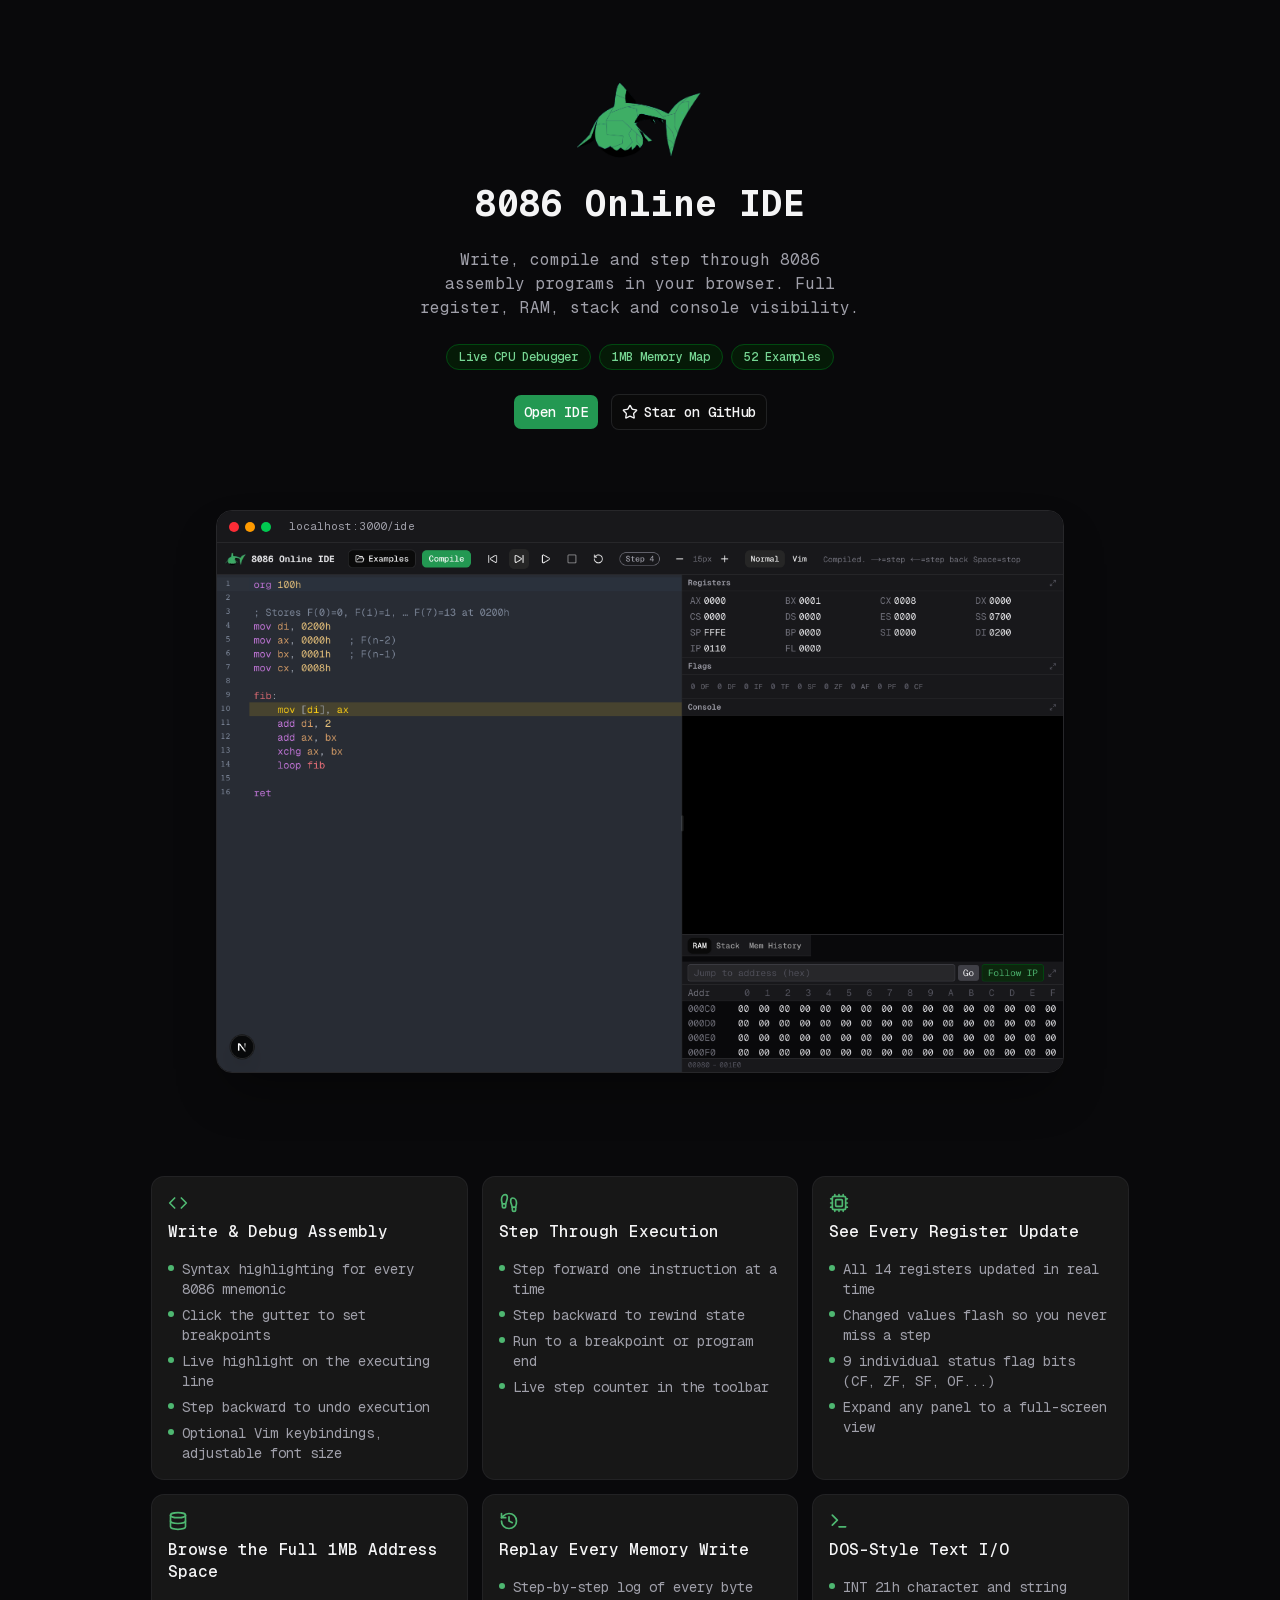
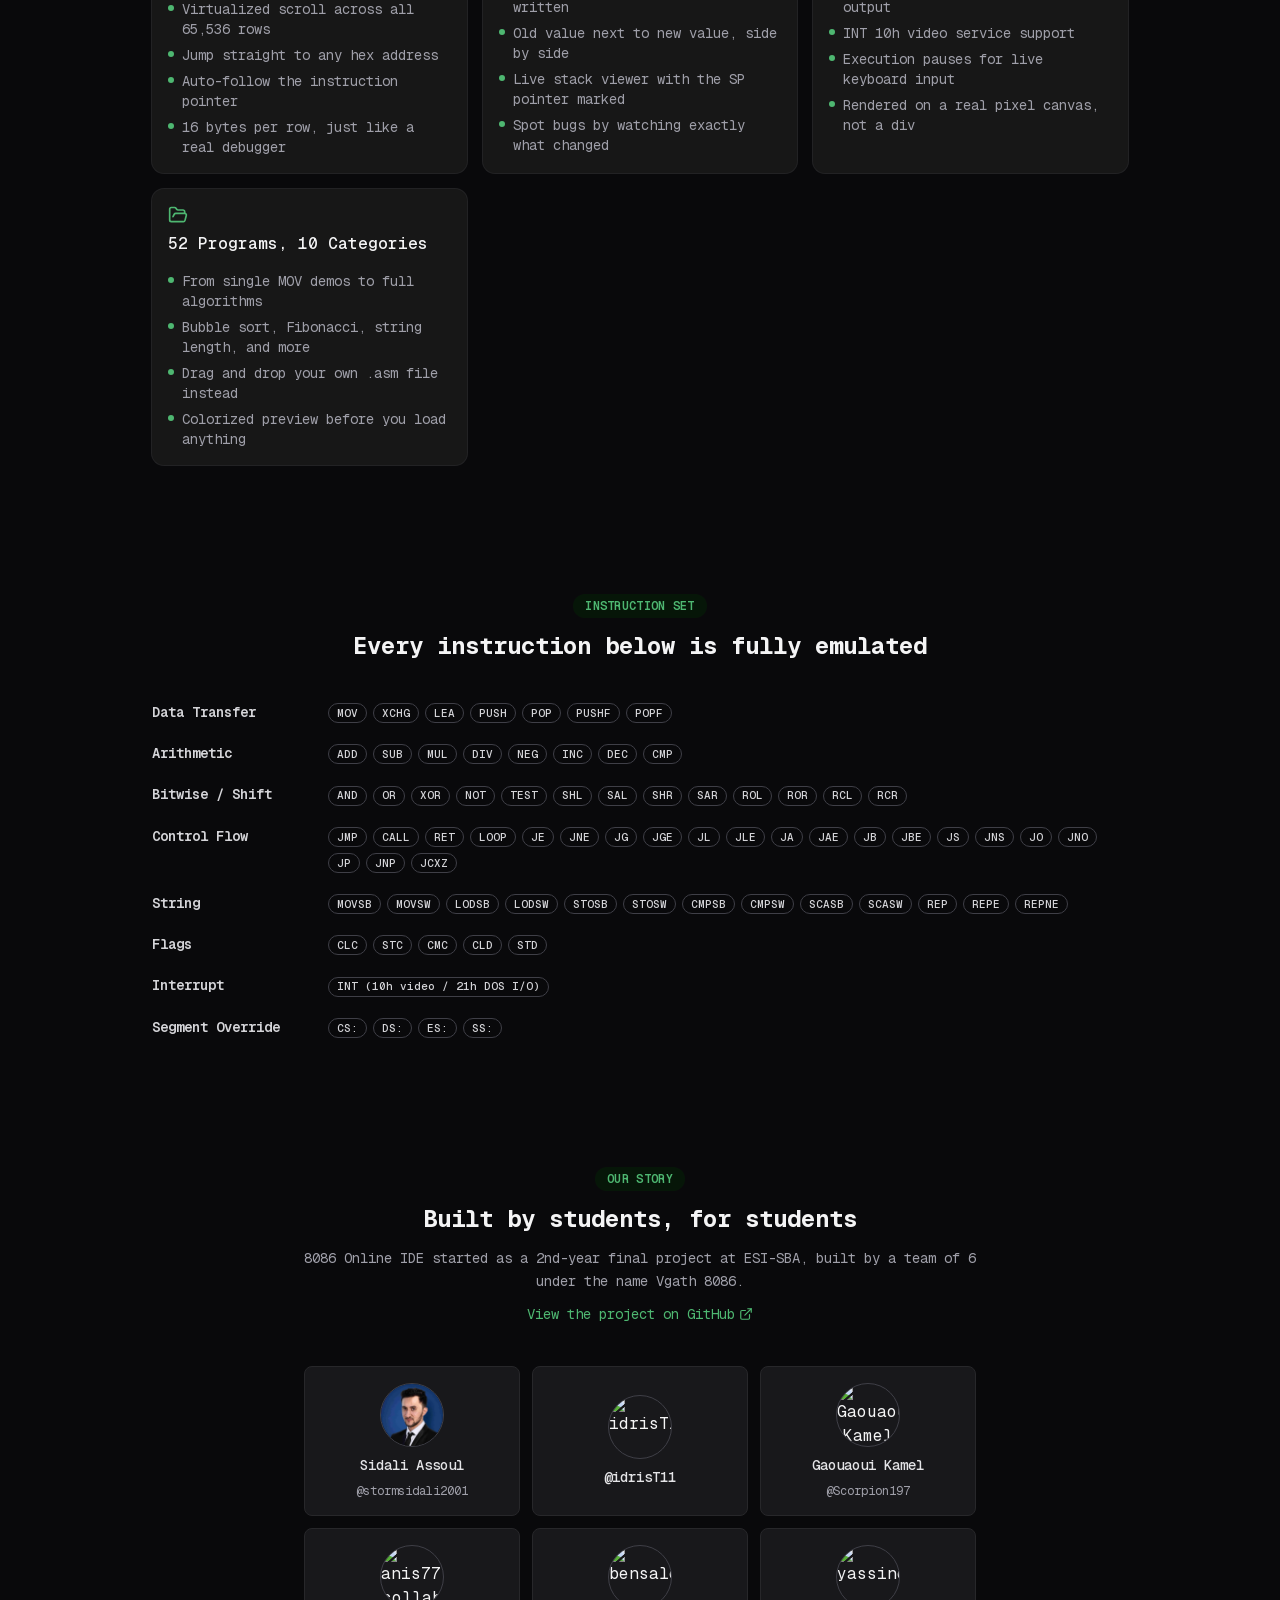
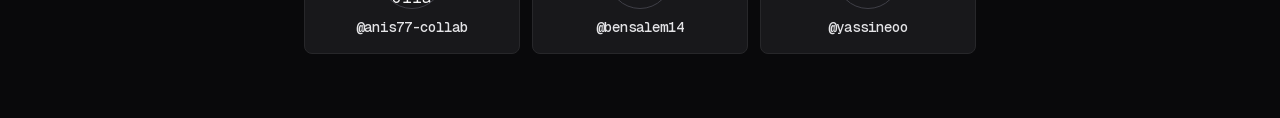
==== index.html @ ff9ce85c "Deploying to gh-pages from @ XiNian-dada/vgath-8086@caf6bc14c6ee8e06581f381db453894b2fac9975 🚀" ====
<!DOCTYPE html><html lang="en" class="dark"><head><meta charSet="utf-8"/><meta name="viewport" content="width=device-width, initial-scale=1"/><link rel="preload" href="/_next/static/media/797e433ab948586e-s.p.08e28id.o-okb.woff2" as="font" crossorigin="" type="font/woff2"/><link rel="preload" as="image" href="/logo.png"/><link rel="preload" as="image" href="/screenshot-ide.png"/><link rel="stylesheet" href="/_next/static/chunks/0ag_qvcplok3a.css" data-precedence="next"/><link rel="preload" as="script" fetchPriority="low" href="/_next/static/chunks/0pw7_k2vyxa9n.js"/><script src="/_next/static/chunks/0tipb7k-c0vwx.js" async=""></script><script src="/_next/static/chunks/0nb.jqspx-ja4.js" async=""></script><script src="/_next/static/chunks/04nuw9~~tf19s.js" async=""></script><script src="/_next/static/chunks/turbopack-0w8h4ss2a_y6e.js" async=""></script><script src="/_next/static/chunks/12b9~mg3o6lnh.js" async=""></script><script src="/_next/static/chunks/0xs8ni7jz0o1p.js" async=""></script><script src="/_next/static/chunks/09c-mxz2an8y1.js" async=""></script><script src="/_next/static/chunks/0~mmp1ncmcung.js" async=""></script><meta name="next-size-adjust" content=""/><title>8086 Online IDE — Assembly Compiler, Emulator &amp; Debugger</title><meta name="description" content="Write, compile and step through 8086 assembly programs in your browser. Free online assembler and emulator with a live debugger: registers, flags, RAM, stack and console."/><link rel="canonical" href="https://vgath-8086.github.io"/><meta property="og:title" content="8086 Online IDE — Assembly Compiler, Emulator &amp; Debugger"/><meta property="og:description" content="Write, compile and step through 8086 assembly programs in your browser. Free online assembler and emulator with a live debugger: registers, flags, RAM, stack and console."/><meta property="og:site_name" content="8086 Online IDE"/><meta property="og:image" content="https://vgath-8086.github.io/screenshot-ide.png"/><meta property="og:type" content="website"/><meta name="twitter:card" content="summary_large_image"/><meta name="twitter:title" content="8086 Online IDE — Assembly Compiler, Emulator &amp; Debugger"/><meta name="twitter:description" content="Write, compile and step through 8086 assembly programs in your browser. Free online assembler and emulator with a live debugger: registers, flags, RAM, stack and console."/><meta name="twitter:image" content="https://vgath-8086.github.io/screenshot-ide.png"/><link rel="icon" href="/favicon.ico?favicon.0_kux9sq0sk65.ico" sizes="48x48" type="image/x-icon"/><link rel="icon" href="/icon.png?icon.007rp3c0bua.e.png" sizes="512x512" type="image/png"/><script src="/_next/static/chunks/03~yq9q893hmn.js" noModule=""></script></head><body class="geist_mono_d85583d7-module__1dHVEa__variable font-mono bg-background text-foreground antialiased"><div hidden=""><!--$--><!--/$--></div><main class="flex flex-col items-center bg-zinc-950 text-zinc-100"><section class="w-full max-w-3xl px-6 pt-20 pb-10 flex flex-col items-center text-center gap-6"><img alt="" width="635" height="403" decoding="async" data-nimg="1" class="h-20 w-auto" style="color:transparent" src="/logo.png"/><h1 class="text-4xl font-bold text-zinc-100">8086 Online IDE</h1><p class="text-zinc-400 max-w-md">Write, compile and step through 8086 assembly programs in your browser. Full register, RAM, stack and console visibility.</p><div class="flex flex-wrap items-center justify-center gap-2"><span class="text-xs font-medium px-3 py-1 rounded-full bg-brand-900/40 text-brand-300 border border-brand-800">Live CPU Debugger</span><span class="text-xs font-medium px-3 py-1 rounded-full bg-brand-900/40 text-brand-300 border border-brand-800">1MB Memory Map</span><span class="text-xs font-medium px-3 py-1 rounded-full bg-brand-900/40 text-brand-300 border border-brand-800">52<!-- --> Examples</span></div><div class="flex flex-wrap items-center justify-center gap-3"><a href="/ide"><button type="button" tabindex="0" data-slot="button" class="group/button inline-flex shrink-0 items-center justify-center rounded-lg border border-transparent bg-clip-padding text-sm font-medium whitespace-nowrap transition-all outline-none select-none focus-visible:border-ring focus-visible:ring-3 focus-visible:ring-ring/50 active:not-aria-[haspopup]:translate-y-px disabled:pointer-events-none disabled:opacity-50 aria-invalid:border-destructive aria-invalid:ring-3 aria-invalid:ring-destructive/20 dark:aria-invalid:border-destructive/50 dark:aria-invalid:ring-destructive/40 [&amp;_svg]:pointer-events-none [&amp;_svg]:shrink-0 [&amp;_svg:not([class*=&#x27;size-&#x27;])]:size-4 bg-primary text-primary-foreground [a]:hover:bg-primary/80 h-9 gap-1.5 px-2.5 has-data-[icon=inline-end]:pr-2 has-data-[icon=inline-start]:pl-2">Open IDE</button></a><a href="https://github.com/vgath-8086/8086-Online-IDE-SBA" target="_blank" rel="noopener noreferrer"><button type="button" tabindex="0" data-slot="button" class="group/button inline-flex shrink-0 items-center justify-center rounded-lg border bg-clip-padding text-sm font-medium whitespace-nowrap transition-all outline-none select-none focus-visible:border-ring focus-visible:ring-3 focus-visible:ring-ring/50 active:not-aria-[haspopup]:translate-y-px disabled:pointer-events-none disabled:opacity-50 aria-invalid:border-destructive aria-invalid:ring-3 aria-invalid:ring-destructive/20 dark:aria-invalid:border-destructive/50 dark:aria-invalid:ring-destructive/40 [&amp;_svg]:pointer-events-none [&amp;_svg]:shrink-0 [&amp;_svg:not([class*=&#x27;size-&#x27;])]:size-4 border-border bg-background hover:bg-muted hover:text-foreground aria-expanded:bg-muted aria-expanded:text-foreground dark:border-input dark:bg-input/30 dark:hover:bg-input/50 h-9 gap-1.5 px-2.5 has-data-[icon=inline-end]:pr-2 has-data-[icon=inline-start]:pl-2"><svg xmlns="http://www.w3.org/2000/svg" width="24" height="24" viewBox="0 0 24 24" fill="none" stroke="currentColor" stroke-width="2" stroke-linecap="round" stroke-linejoin="round" class="lucide lucide-star h-4 w-4" aria-hidden="true"><path d="M11.525 2.295a.53.53 0 0 1 .95 0l2.31 4.679a2.123 2.123 0 0 0 1.595 1.16l5.166.756a.53.53 0 0 1 .294.904l-3.736 3.638a2.123 2.123 0 0 0-.611 1.878l.882 5.14a.53.53 0 0 1-.771.56l-4.618-2.428a2.122 2.122 0 0 0-1.973 0L6.396 21.01a.53.53 0 0 1-.77-.56l.881-5.139a2.122 2.122 0 0 0-.611-1.879L2.16 9.795a.53.53 0 0 1 .294-.906l5.165-.755a2.122 2.122 0 0 0 1.597-1.16z"></path></svg> Star on GitHub</button></a></div></section><section class="w-full max-w-4xl px-6 py-10"><div class="rounded-2xl border border-zinc-800 overflow-hidden shadow-2xl shadow-black/40"><div class="h-8 bg-zinc-900 border-b border-zinc-800 flex items-center gap-1.5 px-3"><span class="h-2.5 w-2.5 rounded-full bg-red-500"></span><span class="h-2.5 w-2.5 rounded-full bg-amber-500"></span><span class="h-2.5 w-2.5 rounded-full bg-green-500"></span><span class="ml-3 text-[11px] text-zinc-400 font-mono">localhost:3000/ide</span></div><img alt="8086 Online IDE running the Fibonacci example, mid-step, with registers and RAM populated" width="2560" height="1600" decoding="async" data-nimg="1" class="w-full h-auto" style="color:transparent" src="/screenshot-ide.png"/></div></section><section class="w-full max-w-5xl px-6 py-16"><div class="grid grid-cols-1 sm:grid-cols-2 lg:grid-cols-3 gap-4"><div data-slot="card" data-size="default" class="group/card flex flex-col gap-4 overflow-hidden rounded-xl bg-card py-4 text-sm text-card-foreground ring-1 ring-foreground/10 has-data-[slot=card-footer]:pb-0 has-[&gt;img:first-child]:pt-0 data-[size=sm]:gap-3 data-[size=sm]:py-3 data-[size=sm]:has-data-[slot=card-footer]:pb-0 *:[img:first-child]:rounded-t-xl *:[img:last-child]:rounded-b-xl"><div data-slot="card-header" class="group/card-header @container/card-header grid auto-rows-min items-start gap-1 rounded-t-xl px-4 group-data-[size=sm]/card:px-3 has-data-[slot=card-action]:grid-cols-[1fr_auto] has-data-[slot=card-description]:grid-rows-[auto_auto] [.border-b]:pb-4 group-data-[size=sm]/card:[.border-b]:pb-3"><svg xmlns="http://www.w3.org/2000/svg" width="24" height="24" viewBox="0 0 24 24" fill="none" stroke="currentColor" stroke-width="2" stroke-linecap="round" stroke-linejoin="round" class="lucide lucide-code h-5 w-5 text-brand-400 mb-1" aria-hidden="true"><path d="m16 18 6-6-6-6"></path><path d="m8 6-6 6 6 6"></path></svg><div data-slot="card-title" class="text-base leading-snug font-medium group-data-[size=sm]/card:text-sm text-zinc-100">Write &amp; Debug Assembly</div></div><div data-slot="card-content" class="px-4 group-data-[size=sm]/card:px-3"><ul class="space-y-1.5"><li class="flex items-start gap-2 text-sm text-zinc-400"><span class="mt-1.5 h-1.5 w-1.5 rounded-full bg-brand-400 flex-shrink-0"></span>Syntax highlighting for every 8086 mnemonic</li><li class="flex items-start gap-2 text-sm text-zinc-400"><span class="mt-1.5 h-1.5 w-1.5 rounded-full bg-brand-400 flex-shrink-0"></span>Click the gutter to set breakpoints</li><li class="flex items-start gap-2 text-sm text-zinc-400"><span class="mt-1.5 h-1.5 w-1.5 rounded-full bg-brand-400 flex-shrink-0"></span>Live highlight on the executing line</li><li class="flex items-start gap-2 text-sm text-zinc-400"><span class="mt-1.5 h-1.5 w-1.5 rounded-full bg-brand-400 flex-shrink-0"></span>Step backward to undo execution</li><li class="flex items-start gap-2 text-sm text-zinc-400"><span class="mt-1.5 h-1.5 w-1.5 rounded-full bg-brand-400 flex-shrink-0"></span>Optional Vim keybindings, adjustable font size</li></ul></div></div><div data-slot="card" data-size="default" class="group/card flex flex-col gap-4 overflow-hidden rounded-xl bg-card py-4 text-sm text-card-foreground ring-1 ring-foreground/10 has-data-[slot=card-footer]:pb-0 has-[&gt;img:first-child]:pt-0 data-[size=sm]:gap-3 data-[size=sm]:py-3 data-[size=sm]:has-data-[slot=card-footer]:pb-0 *:[img:first-child]:rounded-t-xl *:[img:last-child]:rounded-b-xl"><div data-slot="card-header" class="group/card-header @container/card-header grid auto-rows-min items-start gap-1 rounded-t-xl px-4 group-data-[size=sm]/card:px-3 has-data-[slot=card-action]:grid-cols-[1fr_auto] has-data-[slot=card-description]:grid-rows-[auto_auto] [.border-b]:pb-4 group-data-[size=sm]/card:[.border-b]:pb-3"><svg xmlns="http://www.w3.org/2000/svg" width="24" height="24" viewBox="0 0 24 24" fill="none" stroke="currentColor" stroke-width="2" stroke-linecap="round" stroke-linejoin="round" class="lucide lucide-footprints h-5 w-5 text-brand-400 mb-1" aria-hidden="true"><path d="M4 16v-2.38C4 11.5 2.97 10.5 3 8c.03-2.72 1.49-6 4.5-6C9.37 2 10 3.8 10 5.5c0 3.11-2 5.66-2 8.68V16a2 2 0 1 1-4 0Z"></path><path d="M20 20v-2.38c0-2.12 1.03-3.12 1-5.62-.03-2.72-1.49-6-4.5-6C14.63 6 14 7.8 14 9.5c0 3.11 2 5.66 2 8.68V20a2 2 0 1 0 4 0Z"></path><path d="M16 17h4"></path><path d="M4 13h4"></path></svg><div data-slot="card-title" class="text-base leading-snug font-medium group-data-[size=sm]/card:text-sm text-zinc-100">Step Through Execution</div></div><div data-slot="card-content" class="px-4 group-data-[size=sm]/card:px-3"><ul class="space-y-1.5"><li class="flex items-start gap-2 text-sm text-zinc-400"><span class="mt-1.5 h-1.5 w-1.5 rounded-full bg-brand-400 flex-shrink-0"></span>Step forward one instruction at a time</li><li class="flex items-start gap-2 text-sm text-zinc-400"><span class="mt-1.5 h-1.5 w-1.5 rounded-full bg-brand-400 flex-shrink-0"></span>Step backward to rewind state</li><li class="flex items-start gap-2 text-sm text-zinc-400"><span class="mt-1.5 h-1.5 w-1.5 rounded-full bg-brand-400 flex-shrink-0"></span>Run to a breakpoint or program end</li><li class="flex items-start gap-2 text-sm text-zinc-400"><span class="mt-1.5 h-1.5 w-1.5 rounded-full bg-brand-400 flex-shrink-0"></span>Live step counter in the toolbar</li></ul></div></div><div data-slot="card" data-size="default" class="group/card flex flex-col gap-4 overflow-hidden rounded-xl bg-card py-4 text-sm text-card-foreground ring-1 ring-foreground/10 has-data-[slot=card-footer]:pb-0 has-[&gt;img:first-child]:pt-0 data-[size=sm]:gap-3 data-[size=sm]:py-3 data-[size=sm]:has-data-[slot=card-footer]:pb-0 *:[img:first-child]:rounded-t-xl *:[img:last-child]:rounded-b-xl"><div data-slot="card-header" class="group/card-header @container/card-header grid auto-rows-min items-start gap-1 rounded-t-xl px-4 group-data-[size=sm]/card:px-3 has-data-[slot=card-action]:grid-cols-[1fr_auto] has-data-[slot=card-description]:grid-rows-[auto_auto] [.border-b]:pb-4 group-data-[size=sm]/card:[.border-b]:pb-3"><svg xmlns="http://www.w3.org/2000/svg" width="24" height="24" viewBox="0 0 24 24" fill="none" stroke="currentColor" stroke-width="2" stroke-linecap="round" stroke-linejoin="round" class="lucide lucide-cpu h-5 w-5 text-brand-400 mb-1" aria-hidden="true"><path d="M12 20v2"></path><path d="M12 2v2"></path><path d="M17 20v2"></path><path d="M17 2v2"></path><path d="M2 12h2"></path><path d="M2 17h2"></path><path d="M2 7h2"></path><path d="M20 12h2"></path><path d="M20 17h2"></path><path d="M20 7h2"></path><path d="M7 20v2"></path><path d="M7 2v2"></path><rect x="4" y="4" width="16" height="16" rx="2"></rect><rect x="8" y="8" width="8" height="8" rx="1"></rect></svg><div data-slot="card-title" class="text-base leading-snug font-medium group-data-[size=sm]/card:text-sm text-zinc-100">See Every Register Update</div></div><div data-slot="card-content" class="px-4 group-data-[size=sm]/card:px-3"><ul class="space-y-1.5"><li class="flex items-start gap-2 text-sm text-zinc-400"><span class="mt-1.5 h-1.5 w-1.5 rounded-full bg-brand-400 flex-shrink-0"></span>All 14 registers updated in real time</li><li class="flex items-start gap-2 text-sm text-zinc-400"><span class="mt-1.5 h-1.5 w-1.5 rounded-full bg-brand-400 flex-shrink-0"></span>Changed values flash so you never miss a step</li><li class="flex items-start gap-2 text-sm text-zinc-400"><span class="mt-1.5 h-1.5 w-1.5 rounded-full bg-brand-400 flex-shrink-0"></span>9 individual status flag bits (CF, ZF, SF, OF...)</li><li class="flex items-start gap-2 text-sm text-zinc-400"><span class="mt-1.5 h-1.5 w-1.5 rounded-full bg-brand-400 flex-shrink-0"></span>Expand any panel to a full-screen view</li></ul></div></div><div data-slot="card" data-size="default" class="group/card flex flex-col gap-4 overflow-hidden rounded-xl bg-card py-4 text-sm text-card-foreground ring-1 ring-foreground/10 has-data-[slot=card-footer]:pb-0 has-[&gt;img:first-child]:pt-0 data-[size=sm]:gap-3 data-[size=sm]:py-3 data-[size=sm]:has-data-[slot=card-footer]:pb-0 *:[img:first-child]:rounded-t-xl *:[img:last-child]:rounded-b-xl"><div data-slot="card-header" class="group/card-header @container/card-header grid auto-rows-min items-start gap-1 rounded-t-xl px-4 group-data-[size=sm]/card:px-3 has-data-[slot=card-action]:grid-cols-[1fr_auto] has-data-[slot=card-description]:grid-rows-[auto_auto] [.border-b]:pb-4 group-data-[size=sm]/card:[.border-b]:pb-3"><svg xmlns="http://www.w3.org/2000/svg" width="24" height="24" viewBox="0 0 24 24" fill="none" stroke="currentColor" stroke-width="2" stroke-linecap="round" stroke-linejoin="round" class="lucide lucide-database h-5 w-5 text-brand-400 mb-1" aria-hidden="true"><ellipse cx="12" cy="5" rx="9" ry="3"></ellipse><path d="M3 5V19A9 3 0 0 0 21 19V5"></path><path d="M3 12A9 3 0 0 0 21 12"></path></svg><div data-slot="card-title" class="text-base leading-snug font-medium group-data-[size=sm]/card:text-sm text-zinc-100">Browse the Full 1MB Address Space</div></div><div data-slot="card-content" class="px-4 group-data-[size=sm]/card:px-3"><ul class="space-y-1.5"><li class="flex items-start gap-2 text-sm text-zinc-400"><span class="mt-1.5 h-1.5 w-1.5 rounded-full bg-brand-400 flex-shrink-0"></span>Virtualized scroll across all 65,536 rows</li><li class="flex items-start gap-2 text-sm text-zinc-400"><span class="mt-1.5 h-1.5 w-1.5 rounded-full bg-brand-400 flex-shrink-0"></span>Jump straight to any hex address</li><li class="flex items-start gap-2 text-sm text-zinc-400"><span class="mt-1.5 h-1.5 w-1.5 rounded-full bg-brand-400 flex-shrink-0"></span>Auto-follow the instruction pointer</li><li class="flex items-start gap-2 text-sm text-zinc-400"><span class="mt-1.5 h-1.5 w-1.5 rounded-full bg-brand-400 flex-shrink-0"></span>16 bytes per row, just like a real debugger</li></ul></div></div><div data-slot="card" data-size="default" class="group/card flex flex-col gap-4 overflow-hidden rounded-xl bg-card py-4 text-sm text-card-foreground ring-1 ring-foreground/10 has-data-[slot=card-footer]:pb-0 has-[&gt;img:first-child]:pt-0 data-[size=sm]:gap-3 data-[size=sm]:py-3 data-[size=sm]:has-data-[slot=card-footer]:pb-0 *:[img:first-child]:rounded-t-xl *:[img:last-child]:rounded-b-xl"><div data-slot="card-header" class="group/card-header @container/card-header grid auto-rows-min items-start gap-1 rounded-t-xl px-4 group-data-[size=sm]/card:px-3 has-data-[slot=card-action]:grid-cols-[1fr_auto] has-data-[slot=card-description]:grid-rows-[auto_auto] [.border-b]:pb-4 group-data-[size=sm]/card:[.border-b]:pb-3"><svg xmlns="http://www.w3.org/2000/svg" width="24" height="24" viewBox="0 0 24 24" fill="none" stroke="currentColor" stroke-width="2" stroke-linecap="round" stroke-linejoin="round" class="lucide lucide-history h-5 w-5 text-brand-400 mb-1" aria-hidden="true"><path d="M3 12a9 9 0 1 0 9-9 9.75 9.75 0 0 0-6.74 2.74L3 8"></path><path d="M3 3v5h5"></path><path d="M12 7v5l4 2"></path></svg><div data-slot="card-title" class="text-base leading-snug font-medium group-data-[size=sm]/card:text-sm text-zinc-100">Replay Every Memory Write</div></div><div data-slot="card-content" class="px-4 group-data-[size=sm]/card:px-3"><ul class="space-y-1.5"><li class="flex items-start gap-2 text-sm text-zinc-400"><span class="mt-1.5 h-1.5 w-1.5 rounded-full bg-brand-400 flex-shrink-0"></span>Step-by-step log of every byte written</li><li class="flex items-start gap-2 text-sm text-zinc-400"><span class="mt-1.5 h-1.5 w-1.5 rounded-full bg-brand-400 flex-shrink-0"></span>Old value next to new value, side by side</li><li class="flex items-start gap-2 text-sm text-zinc-400"><span class="mt-1.5 h-1.5 w-1.5 rounded-full bg-brand-400 flex-shrink-0"></span>Live stack viewer with the SP pointer marked</li><li class="flex items-start gap-2 text-sm text-zinc-400"><span class="mt-1.5 h-1.5 w-1.5 rounded-full bg-brand-400 flex-shrink-0"></span>Spot bugs by watching exactly what changed</li></ul></div></div><div data-slot="card" data-size="default" class="group/card flex flex-col gap-4 overflow-hidden rounded-xl bg-card py-4 text-sm text-card-foreground ring-1 ring-foreground/10 has-data-[slot=card-footer]:pb-0 has-[&gt;img:first-child]:pt-0 data-[size=sm]:gap-3 data-[size=sm]:py-3 data-[size=sm]:has-data-[slot=card-footer]:pb-0 *:[img:first-child]:rounded-t-xl *:[img:last-child]:rounded-b-xl"><div data-slot="card-header" class="group/card-header @container/card-header grid auto-rows-min items-start gap-1 rounded-t-xl px-4 group-data-[size=sm]/card:px-3 has-data-[slot=card-action]:grid-cols-[1fr_auto] has-data-[slot=card-description]:grid-rows-[auto_auto] [.border-b]:pb-4 group-data-[size=sm]/card:[.border-b]:pb-3"><svg xmlns="http://www.w3.org/2000/svg" width="24" height="24" viewBox="0 0 24 24" fill="none" stroke="currentColor" stroke-width="2" stroke-linecap="round" stroke-linejoin="round" class="lucide lucide-terminal h-5 w-5 text-brand-400 mb-1" aria-hidden="true"><path d="M12 19h8"></path><path d="m4 17 6-6-6-6"></path></svg><div data-slot="card-title" class="text-base leading-snug font-medium group-data-[size=sm]/card:text-sm text-zinc-100">DOS-Style Text I/O</div></div><div data-slot="card-content" class="px-4 group-data-[size=sm]/card:px-3"><ul class="space-y-1.5"><li class="flex items-start gap-2 text-sm text-zinc-400"><span class="mt-1.5 h-1.5 w-1.5 rounded-full bg-brand-400 flex-shrink-0"></span>INT 21h character and string output</li><li class="flex items-start gap-2 text-sm text-zinc-400"><span class="mt-1.5 h-1.5 w-1.5 rounded-full bg-brand-400 flex-shrink-0"></span>INT 10h video service support</li><li class="flex items-start gap-2 text-sm text-zinc-400"><span class="mt-1.5 h-1.5 w-1.5 rounded-full bg-brand-400 flex-shrink-0"></span>Execution pauses for live keyboard input</li><li class="flex items-start gap-2 text-sm text-zinc-400"><span class="mt-1.5 h-1.5 w-1.5 rounded-full bg-brand-400 flex-shrink-0"></span>Rendered on a real pixel canvas, not a div</li></ul></div></div><div data-slot="card" data-size="default" class="group/card flex flex-col gap-4 overflow-hidden rounded-xl bg-card py-4 text-sm text-card-foreground ring-1 ring-foreground/10 has-data-[slot=card-footer]:pb-0 has-[&gt;img:first-child]:pt-0 data-[size=sm]:gap-3 data-[size=sm]:py-3 data-[size=sm]:has-data-[slot=card-footer]:pb-0 *:[img:first-child]:rounded-t-xl *:[img:last-child]:rounded-b-xl"><div data-slot="card-header" class="group/card-header @container/card-header grid auto-rows-min items-start gap-1 rounded-t-xl px-4 group-data-[size=sm]/card:px-3 has-data-[slot=card-action]:grid-cols-[1fr_auto] has-data-[slot=card-description]:grid-rows-[auto_auto] [.border-b]:pb-4 group-data-[size=sm]/card:[.border-b]:pb-3"><svg xmlns="http://www.w3.org/2000/svg" width="24" height="24" viewBox="0 0 24 24" fill="none" stroke="currentColor" stroke-width="2" stroke-linecap="round" stroke-linejoin="round" class="lucide lucide-folder-open h-5 w-5 text-brand-400 mb-1" aria-hidden="true"><path d="m6 14 1.5-2.9A2 2 0 0 1 9.24 10H20a2 2 0 0 1 1.94 2.5l-1.54 6a2 2 0 0 1-1.95 1.5H4a2 2 0 0 1-2-2V5a2 2 0 0 1 2-2h3.9a2 2 0 0 1 1.69.9l.81 1.2a2 2 0 0 0 1.67.9H18a2 2 0 0 1 2 2v2"></path></svg><div data-slot="card-title" class="text-base leading-snug font-medium group-data-[size=sm]/card:text-sm text-zinc-100">52 Programs, 10 Categories</div></div><div data-slot="card-content" class="px-4 group-data-[size=sm]/card:px-3"><ul class="space-y-1.5"><li class="flex items-start gap-2 text-sm text-zinc-400"><span class="mt-1.5 h-1.5 w-1.5 rounded-full bg-brand-400 flex-shrink-0"></span>From single MOV demos to full algorithms</li><li class="flex items-start gap-2 text-sm text-zinc-400"><span class="mt-1.5 h-1.5 w-1.5 rounded-full bg-brand-400 flex-shrink-0"></span>Bubble sort, Fibonacci, string length, and more</li><li class="flex items-start gap-2 text-sm text-zinc-400"><span class="mt-1.5 h-1.5 w-1.5 rounded-full bg-brand-400 flex-shrink-0"></span>Drag and drop your own .asm file instead</li><li class="flex items-start gap-2 text-sm text-zinc-400"><span class="mt-1.5 h-1.5 w-1.5 rounded-full bg-brand-400 flex-shrink-0"></span>Colorized preview before you load anything</li></ul></div></div></div></section><section class="w-full max-w-5xl px-6 py-16"><div class="text-center mb-10"><span class="inline-block text-xs font-semibold uppercase tracking-wide text-brand-400 bg-brand-900/30 rounded-full px-3 py-1 mb-3">Instruction Set</span><h2 class="text-2xl font-bold text-zinc-100">Every instruction below is fully emulated</h2></div><div class="space-y-5"><div class="flex flex-col sm:flex-row sm:items-baseline gap-2 sm:gap-4"><div class="sm:w-40 flex-shrink-0 text-sm font-semibold text-zinc-300">Data Transfer</div><div class="flex flex-wrap gap-1.5"><span data-slot="badge" data-variant="outline" class="group/badge inline-flex h-5 w-fit shrink-0 items-center justify-center gap-1 overflow-hidden rounded-4xl border px-2 py-0.5 font-medium whitespace-nowrap transition-all focus-visible:border-ring focus-visible:ring-[3px] focus-visible:ring-ring/50 has-data-[icon=inline-end]:pr-1.5 has-data-[icon=inline-start]:pl-1.5 aria-invalid:border-destructive aria-invalid:ring-destructive/20 dark:aria-invalid:ring-destructive/40 [&amp;&gt;svg]:pointer-events-none [&amp;&gt;svg]:size-3! [a]:hover:bg-muted [a]:hover:text-muted-foreground font-mono text-[11px] text-zinc-300 border-zinc-700">MOV</span><span data-slot="badge" data-variant="outline" class="group/badge inline-flex h-5 w-fit shrink-0 items-center justify-center gap-1 overflow-hidden rounded-4xl border px-2 py-0.5 font-medium whitespace-nowrap transition-all focus-visible:border-ring focus-visible:ring-[3px] focus-visible:ring-ring/50 has-data-[icon=inline-end]:pr-1.5 has-data-[icon=inline-start]:pl-1.5 aria-invalid:border-destructive aria-invalid:ring-destructive/20 dark:aria-invalid:ring-destructive/40 [&amp;&gt;svg]:pointer-events-none [&amp;&gt;svg]:size-3! [a]:hover:bg-muted [a]:hover:text-muted-foreground font-mono text-[11px] text-zinc-300 border-zinc-700">XCHG</span><span data-slot="badge" data-variant="outline" class="group/badge inline-flex h-5 w-fit shrink-0 items-center justify-center gap-1 overflow-hidden rounded-4xl border px-2 py-0.5 font-medium whitespace-nowrap transition-all focus-visible:border-ring focus-visible:ring-[3px] focus-visible:ring-ring/50 has-data-[icon=inline-end]:pr-1.5 has-data-[icon=inline-start]:pl-1.5 aria-invalid:border-destructive aria-invalid:ring-destructive/20 dark:aria-invalid:ring-destructive/40 [&amp;&gt;svg]:pointer-events-none [&amp;&gt;svg]:size-3! [a]:hover:bg-muted [a]:hover:text-muted-foreground font-mono text-[11px] text-zinc-300 border-zinc-700">LEA</span><span data-slot="badge" data-variant="outline" class="group/badge inline-flex h-5 w-fit shrink-0 items-center justify-center gap-1 overflow-hidden rounded-4xl border px-2 py-0.5 font-medium whitespace-nowrap transition-all focus-visible:border-ring focus-visible:ring-[3px] focus-visible:ring-ring/50 has-data-[icon=inline-end]:pr-1.5 has-data-[icon=inline-start]:pl-1.5 aria-invalid:border-destructive aria-invalid:ring-destructive/20 dark:aria-invalid:ring-destructive/40 [&amp;&gt;svg]:pointer-events-none [&amp;&gt;svg]:size-3! [a]:hover:bg-muted [a]:hover:text-muted-foreground font-mono text-[11px] text-zinc-300 border-zinc-700">PUSH</span><span data-slot="badge" data-variant="outline" class="group/badge inline-flex h-5 w-fit shrink-0 items-center justify-center gap-1 overflow-hidden rounded-4xl border px-2 py-0.5 font-medium whitespace-nowrap transition-all focus-visible:border-ring focus-visible:ring-[3px] focus-visible:ring-ring/50 has-data-[icon=inline-end]:pr-1.5 has-data-[icon=inline-start]:pl-1.5 aria-invalid:border-destructive aria-invalid:ring-destructive/20 dark:aria-invalid:ring-destructive/40 [&amp;&gt;svg]:pointer-events-none [&amp;&gt;svg]:size-3! [a]:hover:bg-muted [a]:hover:text-muted-foreground font-mono text-[11px] text-zinc-300 border-zinc-700">POP</span><span data-slot="badge" data-variant="outline" class="group/badge inline-flex h-5 w-fit shrink-0 items-center justify-center gap-1 overflow-hidden rounded-4xl border px-2 py-0.5 font-medium whitespace-nowrap transition-all focus-visible:border-ring focus-visible:ring-[3px] focus-visible:ring-ring/50 has-data-[icon=inline-end]:pr-1.5 has-data-[icon=inline-start]:pl-1.5 aria-invalid:border-destructive aria-invalid:ring-destructive/20 dark:aria-invalid:ring-destructive/40 [&amp;&gt;svg]:pointer-events-none [&amp;&gt;svg]:size-3! [a]:hover:bg-muted [a]:hover:text-muted-foreground font-mono text-[11px] text-zinc-300 border-zinc-700">PUSHF</span><span data-slot="badge" data-variant="outline" class="group/badge inline-flex h-5 w-fit shrink-0 items-center justify-center gap-1 overflow-hidden rounded-4xl border px-2 py-0.5 font-medium whitespace-nowrap transition-all focus-visible:border-ring focus-visible:ring-[3px] focus-visible:ring-ring/50 has-data-[icon=inline-end]:pr-1.5 has-data-[icon=inline-start]:pl-1.5 aria-invalid:border-destructive aria-invalid:ring-destructive/20 dark:aria-invalid:ring-destructive/40 [&amp;&gt;svg]:pointer-events-none [&amp;&gt;svg]:size-3! [a]:hover:bg-muted [a]:hover:text-muted-foreground font-mono text-[11px] text-zinc-300 border-zinc-700">POPF</span></div></div><div class="flex flex-col sm:flex-row sm:items-baseline gap-2 sm:gap-4"><div class="sm:w-40 flex-shrink-0 text-sm font-semibold text-zinc-300">Arithmetic</div><div class="flex flex-wrap gap-1.5"><span data-slot="badge" data-variant="outline" class="group/badge inline-flex h-5 w-fit shrink-0 items-center justify-center gap-1 overflow-hidden rounded-4xl border px-2 py-0.5 font-medium whitespace-nowrap transition-all focus-visible:border-ring focus-visible:ring-[3px] focus-visible:ring-ring/50 has-data-[icon=inline-end]:pr-1.5 has-data-[icon=inline-start]:pl-1.5 aria-invalid:border-destructive aria-invalid:ring-destructive/20 dark:aria-invalid:ring-destructive/40 [&amp;&gt;svg]:pointer-events-none [&amp;&gt;svg]:size-3! [a]:hover:bg-muted [a]:hover:text-muted-foreground font-mono text-[11px] text-zinc-300 border-zinc-700">ADD</span><span data-slot="badge" data-variant="outline" class="group/badge inline-flex h-5 w-fit shrink-0 items-center justify-center gap-1 overflow-hidden rounded-4xl border px-2 py-0.5 font-medium whitespace-nowrap transition-all focus-visible:border-ring focus-visible:ring-[3px] focus-visible:ring-ring/50 has-data-[icon=inline-end]:pr-1.5 has-data-[icon=inline-start]:pl-1.5 aria-invalid:border-destructive aria-invalid:ring-destructive/20 dark:aria-invalid:ring-destructive/40 [&amp;&gt;svg]:pointer-events-none [&amp;&gt;svg]:size-3! [a]:hover:bg-muted [a]:hover:text-muted-foreground font-mono text-[11px] text-zinc-300 border-zinc-700">SUB</span><span data-slot="badge" data-variant="outline" class="group/badge inline-flex h-5 w-fit shrink-0 items-center justify-center gap-1 overflow-hidden rounded-4xl border px-2 py-0.5 font-medium whitespace-nowrap transition-all focus-visible:border-ring focus-visible:ring-[3px] focus-visible:ring-ring/50 has-data-[icon=inline-end]:pr-1.5 has-data-[icon=inline-start]:pl-1.5 aria-invalid:border-destructive aria-invalid:ring-destructive/20 dark:aria-invalid:ring-destructive/40 [&amp;&gt;svg]:pointer-events-none [&amp;&gt;svg]:size-3! [a]:hover:bg-muted [a]:hover:text-muted-foreground font-mono text-[11px] text-zinc-300 border-zinc-700">MUL</span><span data-slot="badge" data-variant="outline" class="group/badge inline-flex h-5 w-fit shrink-0 items-center justify-center gap-1 overflow-hidden rounded-4xl border px-2 py-0.5 font-medium whitespace-nowrap transition-all focus-visible:border-ring focus-visible:ring-[3px] focus-visible:ring-ring/50 has-data-[icon=inline-end]:pr-1.5 has-data-[icon=inline-start]:pl-1.5 aria-invalid:border-destructive aria-invalid:ring-destructive/20 dark:aria-invalid:ring-destructive/40 [&amp;&gt;svg]:pointer-events-none [&amp;&gt;svg]:size-3! [a]:hover:bg-muted [a]:hover:text-muted-foreground font-mono text-[11px] text-zinc-300 border-zinc-700">DIV</span><span data-slot="badge" data-variant="outline" class="group/badge inline-flex h-5 w-fit shrink-0 items-center justify-center gap-1 overflow-hidden rounded-4xl border px-2 py-0.5 font-medium whitespace-nowrap transition-all focus-visible:border-ring focus-visible:ring-[3px] focus-visible:ring-ring/50 has-data-[icon=inline-end]:pr-1.5 has-data-[icon=inline-start]:pl-1.5 aria-invalid:border-destructive aria-invalid:ring-destructive/20 dark:aria-invalid:ring-destructive/40 [&amp;&gt;svg]:pointer-events-none [&amp;&gt;svg]:size-3! [a]:hover:bg-muted [a]:hover:text-muted-foreground font-mono text-[11px] text-zinc-300 border-zinc-700">NEG</span><span data-slot="badge" data-variant="outline" class="group/badge inline-flex h-5 w-fit shrink-0 items-center justify-center gap-1 overflow-hidden rounded-4xl border px-2 py-0.5 font-medium whitespace-nowrap transition-all focus-visible:border-ring focus-visible:ring-[3px] focus-visible:ring-ring/50 has-data-[icon=inline-end]:pr-1.5 has-data-[icon=inline-start]:pl-1.5 aria-invalid:border-destructive aria-invalid:ring-destructive/20 dark:aria-invalid:ring-destructive/40 [&amp;&gt;svg]:pointer-events-none [&amp;&gt;svg]:size-3! [a]:hover:bg-muted [a]:hover:text-muted-foreground font-mono text-[11px] text-zinc-300 border-zinc-700">INC</span><span data-slot="badge" data-variant="outline" class="group/badge inline-flex h-5 w-fit shrink-0 items-center justify-center gap-1 overflow-hidden rounded-4xl border px-2 py-0.5 font-medium whitespace-nowrap transition-all focus-visible:border-ring focus-visible:ring-[3px] focus-visible:ring-ring/50 has-data-[icon=inline-end]:pr-1.5 has-data-[icon=inline-start]:pl-1.5 aria-invalid:border-destructive aria-invalid:ring-destructive/20 dark:aria-invalid:ring-destructive/40 [&amp;&gt;svg]:pointer-events-none [&amp;&gt;svg]:size-3! [a]:hover:bg-muted [a]:hover:text-muted-foreground font-mono text-[11px] text-zinc-300 border-zinc-700">DEC</span><span data-slot="badge" data-variant="outline" class="group/badge inline-flex h-5 w-fit shrink-0 items-center justify-center gap-1 overflow-hidden rounded-4xl border px-2 py-0.5 font-medium whitespace-nowrap transition-all focus-visible:border-ring focus-visible:ring-[3px] focus-visible:ring-ring/50 has-data-[icon=inline-end]:pr-1.5 has-data-[icon=inline-start]:pl-1.5 aria-invalid:border-destructive aria-invalid:ring-destructive/20 dark:aria-invalid:ring-destructive/40 [&amp;&gt;svg]:pointer-events-none [&amp;&gt;svg]:size-3! [a]:hover:bg-muted [a]:hover:text-muted-foreground font-mono text-[11px] text-zinc-300 border-zinc-700">CMP</span></div></div><div class="flex flex-col sm:flex-row sm:items-baseline gap-2 sm:gap-4"><div class="sm:w-40 flex-shrink-0 text-sm font-semibold text-zinc-300">Bitwise / Shift</div><div class="flex flex-wrap gap-1.5"><span data-slot="badge" data-variant="outline" class="group/badge inline-flex h-5 w-fit shrink-0 items-center justify-center gap-1 overflow-hidden rounded-4xl border px-2 py-0.5 font-medium whitespace-nowrap transition-all focus-visible:border-ring focus-visible:ring-[3px] focus-visible:ring-ring/50 has-data-[icon=inline-end]:pr-1.5 has-data-[icon=inline-start]:pl-1.5 aria-invalid:border-destructive aria-invalid:ring-destructive/20 dark:aria-invalid:ring-destructive/40 [&amp;&gt;svg]:pointer-events-none [&amp;&gt;svg]:size-3! [a]:hover:bg-muted [a]:hover:text-muted-foreground font-mono text-[11px] text-zinc-300 border-zinc-700">AND</span><span data-slot="badge" data-variant="outline" class="group/badge inline-flex h-5 w-fit shrink-0 items-center justify-center gap-1 overflow-hidden rounded-4xl border px-2 py-0.5 font-medium whitespace-nowrap transition-all focus-visible:border-ring focus-visible:ring-[3px] focus-visible:ring-ring/50 has-data-[icon=inline-end]:pr-1.5 has-data-[icon=inline-start]:pl-1.5 aria-invalid:border-destructive aria-invalid:ring-destructive/20 dark:aria-invalid:ring-destructive/40 [&amp;&gt;svg]:pointer-events-none [&amp;&gt;svg]:size-3! [a]:hover:bg-muted [a]:hover:text-muted-foreground font-mono text-[11px] text-zinc-300 border-zinc-700">OR</span><span data-slot="badge" data-variant="outline" class="group/badge inline-flex h-5 w-fit shrink-0 items-center justify-center gap-1 overflow-hidden rounded-4xl border px-2 py-0.5 font-medium whitespace-nowrap transition-all focus-visible:border-ring focus-visible:ring-[3px] focus-visible:ring-ring/50 has-data-[icon=inline-end]:pr-1.5 has-data-[icon=inline-start]:pl-1.5 aria-invalid:border-destructive aria-invalid:ring-destructive/20 dark:aria-invalid:ring-destructive/40 [&amp;&gt;svg]:pointer-events-none [&amp;&gt;svg]:size-3! [a]:hover:bg-muted [a]:hover:text-muted-foreground font-mono text-[11px] text-zinc-300 border-zinc-700">XOR</span><span data-slot="badge" data-variant="outline" class="group/badge inline-flex h-5 w-fit shrink-0 items-center justify-center gap-1 overflow-hidden rounded-4xl border px-2 py-0.5 font-medium whitespace-nowrap transition-all focus-visible:border-ring focus-visible:ring-[3px] focus-visible:ring-ring/50 has-data-[icon=inline-end]:pr-1.5 has-data-[icon=inline-start]:pl-1.5 aria-invalid:border-destructive aria-invalid:ring-destructive/20 dark:aria-invalid:ring-destructive/40 [&amp;&gt;svg]:pointer-events-none [&amp;&gt;svg]:size-3! [a]:hover:bg-muted [a]:hover:text-muted-foreground font-mono text-[11px] text-zinc-300 border-zinc-700">NOT</span><span data-slot="badge" data-variant="outline" class="group/badge inline-flex h-5 w-fit shrink-0 items-center justify-center gap-1 overflow-hidden rounded-4xl border px-2 py-0.5 font-medium whitespace-nowrap transition-all focus-visible:border-ring focus-visible:ring-[3px] focus-visible:ring-ring/50 has-data-[icon=inline-end]:pr-1.5 has-data-[icon=inline-start]:pl-1.5 aria-invalid:border-destructive aria-invalid:ring-destructive/20 dark:aria-invalid:ring-destructive/40 [&amp;&gt;svg]:pointer-events-none [&amp;&gt;svg]:size-3! [a]:hover:bg-muted [a]:hover:text-muted-foreground font-mono text-[11px] text-zinc-300 border-zinc-700">TEST</span><span data-slot="badge" data-variant="outline" class="group/badge inline-flex h-5 w-fit shrink-0 items-center justify-center gap-1 overflow-hidden rounded-4xl border px-2 py-0.5 font-medium whitespace-nowrap transition-all focus-visible:border-ring focus-visible:ring-[3px] focus-visible:ring-ring/50 has-data-[icon=inline-end]:pr-1.5 has-data-[icon=inline-start]:pl-1.5 aria-invalid:border-destructive aria-invalid:ring-destructive/20 dark:aria-invalid:ring-destructive/40 [&amp;&gt;svg]:pointer-events-none [&amp;&gt;svg]:size-3! [a]:hover:bg-muted [a]:hover:text-muted-foreground font-mono text-[11px] text-zinc-300 border-zinc-700">SHL</span><span data-slot="badge" data-variant="outline" class="group/badge inline-flex h-5 w-fit shrink-0 items-center justify-center gap-1 overflow-hidden rounded-4xl border px-2 py-0.5 font-medium whitespace-nowrap transition-all focus-visible:border-ring focus-visible:ring-[3px] focus-visible:ring-ring/50 has-data-[icon=inline-end]:pr-1.5 has-data-[icon=inline-start]:pl-1.5 aria-invalid:border-destructive aria-invalid:ring-destructive/20 dark:aria-invalid:ring-destructive/40 [&amp;&gt;svg]:pointer-events-none [&amp;&gt;svg]:size-3! [a]:hover:bg-muted [a]:hover:text-muted-foreground font-mono text-[11px] text-zinc-300 border-zinc-700">SAL</span><span data-slot="badge" data-variant="outline" class="group/badge inline-flex h-5 w-fit shrink-0 items-center justify-center gap-1 overflow-hidden rounded-4xl border px-2 py-0.5 font-medium whitespace-nowrap transition-all focus-visible:border-ring focus-visible:ring-[3px] focus-visible:ring-ring/50 has-data-[icon=inline-end]:pr-1.5 has-data-[icon=inline-start]:pl-1.5 aria-invalid:border-destructive aria-invalid:ring-destructive/20 dark:aria-invalid:ring-destructive/40 [&amp;&gt;svg]:pointer-events-none [&amp;&gt;svg]:size-3! [a]:hover:bg-muted [a]:hover:text-muted-foreground font-mono text-[11px] text-zinc-300 border-zinc-700">SHR</span><span data-slot="badge" data-variant="outline" class="group/badge inline-flex h-5 w-fit shrink-0 items-center justify-center gap-1 overflow-hidden rounded-4xl border px-2 py-0.5 font-medium whitespace-nowrap transition-all focus-visible:border-ring focus-visible:ring-[3px] focus-visible:ring-ring/50 has-data-[icon=inline-end]:pr-1.5 has-data-[icon=inline-start]:pl-1.5 aria-invalid:border-destructive aria-invalid:ring-destructive/20 dark:aria-invalid:ring-destructive/40 [&amp;&gt;svg]:pointer-events-none [&amp;&gt;svg]:size-3! [a]:hover:bg-muted [a]:hover:text-muted-foreground font-mono text-[11px] text-zinc-300 border-zinc-700">SAR</span><span data-slot="badge" data-variant="outline" class="group/badge inline-flex h-5 w-fit shrink-0 items-center justify-center gap-1 overflow-hidden rounded-4xl border px-2 py-0.5 font-medium whitespace-nowrap transition-all focus-visible:border-ring focus-visible:ring-[3px] focus-visible:ring-ring/50 has-data-[icon=inline-end]:pr-1.5 has-data-[icon=inline-start]:pl-1.5 aria-invalid:border-destructive aria-invalid:ring-destructive/20 dark:aria-invalid:ring-destructive/40 [&amp;&gt;svg]:pointer-events-none [&amp;&gt;svg]:size-3! [a]:hover:bg-muted [a]:hover:text-muted-foreground font-mono text-[11px] text-zinc-300 border-zinc-700">ROL</span><span data-slot="badge" data-variant="outline" class="group/badge inline-flex h-5 w-fit shrink-0 items-center justify-center gap-1 overflow-hidden rounded-4xl border px-2 py-0.5 font-medium whitespace-nowrap transition-all focus-visible:border-ring focus-visible:ring-[3px] focus-visible:ring-ring/50 has-data-[icon=inline-end]:pr-1.5 has-data-[icon=inline-start]:pl-1.5 aria-invalid:border-destructive aria-invalid:ring-destructive/20 dark:aria-invalid:ring-destructive/40 [&amp;&gt;svg]:pointer-events-none [&amp;&gt;svg]:size-3! [a]:hover:bg-muted [a]:hover:text-muted-foreground font-mono text-[11px] text-zinc-300 border-zinc-700">ROR</span><span data-slot="badge" data-variant="outline" class="group/badge inline-flex h-5 w-fit shrink-0 items-center justify-center gap-1 overflow-hidden rounded-4xl border px-2 py-0.5 font-medium whitespace-nowrap transition-all focus-visible:border-ring focus-visible:ring-[3px] focus-visible:ring-ring/50 has-data-[icon=inline-end]:pr-1.5 has-data-[icon=inline-start]:pl-1.5 aria-invalid:border-destructive aria-invalid:ring-destructive/20 dark:aria-invalid:ring-destructive/40 [&amp;&gt;svg]:pointer-events-none [&amp;&gt;svg]:size-3! [a]:hover:bg-muted [a]:hover:text-muted-foreground font-mono text-[11px] text-zinc-300 border-zinc-700">RCL</span><span data-slot="badge" data-variant="outline" class="group/badge inline-flex h-5 w-fit shrink-0 items-center justify-center gap-1 overflow-hidden rounded-4xl border px-2 py-0.5 font-medium whitespace-nowrap transition-all focus-visible:border-ring focus-visible:ring-[3px] focus-visible:ring-ring/50 has-data-[icon=inline-end]:pr-1.5 has-data-[icon=inline-start]:pl-1.5 aria-invalid:border-destructive aria-invalid:ring-destructive/20 dark:aria-invalid:ring-destructive/40 [&amp;&gt;svg]:pointer-events-none [&amp;&gt;svg]:size-3! [a]:hover:bg-muted [a]:hover:text-muted-foreground font-mono text-[11px] text-zinc-300 border-zinc-700">RCR</span></div></div><div class="flex flex-col sm:flex-row sm:items-baseline gap-2 sm:gap-4"><div class="sm:w-40 flex-shrink-0 text-sm font-semibold text-zinc-300">Control Flow</div><div class="flex flex-wrap gap-1.5"><span data-slot="badge" data-variant="outline" class="group/badge inline-flex h-5 w-fit shrink-0 items-center justify-center gap-1 overflow-hidden rounded-4xl border px-2 py-0.5 font-medium whitespace-nowrap transition-all focus-visible:border-ring focus-visible:ring-[3px] focus-visible:ring-ring/50 has-data-[icon=inline-end]:pr-1.5 has-data-[icon=inline-start]:pl-1.5 aria-invalid:border-destructive aria-invalid:ring-destructive/20 dark:aria-invalid:ring-destructive/40 [&amp;&gt;svg]:pointer-events-none [&amp;&gt;svg]:size-3! [a]:hover:bg-muted [a]:hover:text-muted-foreground font-mono text-[11px] text-zinc-300 border-zinc-700">JMP</span><span data-slot="badge" data-variant="outline" class="group/badge inline-flex h-5 w-fit shrink-0 items-center justify-center gap-1 overflow-hidden rounded-4xl border px-2 py-0.5 font-medium whitespace-nowrap transition-all focus-visible:border-ring focus-visible:ring-[3px] focus-visible:ring-ring/50 has-data-[icon=inline-end]:pr-1.5 has-data-[icon=inline-start]:pl-1.5 aria-invalid:border-destructive aria-invalid:ring-destructive/20 dark:aria-invalid:ring-destructive/40 [&amp;&gt;svg]:pointer-events-none [&amp;&gt;svg]:size-3! [a]:hover:bg-muted [a]:hover:text-muted-foreground font-mono text-[11px] text-zinc-300 border-zinc-700">CALL</span><span data-slot="badge" data-variant="outline" class="group/badge inline-flex h-5 w-fit shrink-0 items-center justify-center gap-1 overflow-hidden rounded-4xl border px-2 py-0.5 font-medium whitespace-nowrap transition-all focus-visible:border-ring focus-visible:ring-[3px] focus-visible:ring-ring/50 has-data-[icon=inline-end]:pr-1.5 has-data-[icon=inline-start]:pl-1.5 aria-invalid:border-destructive aria-invalid:ring-destructive/20 dark:aria-invalid:ring-destructive/40 [&amp;&gt;svg]:pointer-events-none [&amp;&gt;svg]:size-3! [a]:hover:bg-muted [a]:hover:text-muted-foreground font-mono text-[11px] text-zinc-300 border-zinc-700">RET</span><span data-slot="badge" data-variant="outline" class="group/badge inline-flex h-5 w-fit shrink-0 items-center justify-center gap-1 overflow-hidden rounded-4xl border px-2 py-0.5 font-medium whitespace-nowrap transition-all focus-visible:border-ring focus-visible:ring-[3px] focus-visible:ring-ring/50 has-data-[icon=inline-end]:pr-1.5 has-data-[icon=inline-start]:pl-1.5 aria-invalid:border-destructive aria-invalid:ring-destructive/20 dark:aria-invalid:ring-destructive/40 [&amp;&gt;svg]:pointer-events-none [&amp;&gt;svg]:size-3! [a]:hover:bg-muted [a]:hover:text-muted-foreground font-mono text-[11px] text-zinc-300 border-zinc-700">LOOP</span><span data-slot="badge" data-variant="outline" class="group/badge inline-flex h-5 w-fit shrink-0 items-center justify-center gap-1 overflow-hidden rounded-4xl border px-2 py-0.5 font-medium whitespace-nowrap transition-all focus-visible:border-ring focus-visible:ring-[3px] focus-visible:ring-ring/50 has-data-[icon=inline-end]:pr-1.5 has-data-[icon=inline-start]:pl-1.5 aria-invalid:border-destructive aria-invalid:ring-destructive/20 dark:aria-invalid:ring-destructive/40 [&amp;&gt;svg]:pointer-events-none [&amp;&gt;svg]:size-3! [a]:hover:bg-muted [a]:hover:text-muted-foreground font-mono text-[11px] text-zinc-300 border-zinc-700">JE</span><span data-slot="badge" data-variant="outline" class="group/badge inline-flex h-5 w-fit shrink-0 items-center justify-center gap-1 overflow-hidden rounded-4xl border px-2 py-0.5 font-medium whitespace-nowrap transition-all focus-visible:border-ring focus-visible:ring-[3px] focus-visible:ring-ring/50 has-data-[icon=inline-end]:pr-1.5 has-data-[icon=inline-start]:pl-1.5 aria-invalid:border-destructive aria-invalid:ring-destructive/20 dark:aria-invalid:ring-destructive/40 [&amp;&gt;svg]:pointer-events-none [&amp;&gt;svg]:size-3! [a]:hover:bg-muted [a]:hover:text-muted-foreground font-mono text-[11px] text-zinc-300 border-zinc-700">JNE</span><span data-slot="badge" data-variant="outline" class="group/badge inline-flex h-5 w-fit shrink-0 items-center justify-center gap-1 overflow-hidden rounded-4xl border px-2 py-0.5 font-medium whitespace-nowrap transition-all focus-visible:border-ring focus-visible:ring-[3px] focus-visible:ring-ring/50 has-data-[icon=inline-end]:pr-1.5 has-data-[icon=inline-start]:pl-1.5 aria-invalid:border-destructive aria-invalid:ring-destructive/20 dark:aria-invalid:ring-destructive/40 [&amp;&gt;svg]:pointer-events-none [&amp;&gt;svg]:size-3! [a]:hover:bg-muted [a]:hover:text-muted-foreground font-mono text-[11px] text-zinc-300 border-zinc-700">JG</span><span data-slot="badge" data-variant="outline" class="group/badge inline-flex h-5 w-fit shrink-0 items-center justify-center gap-1 overflow-hidden rounded-4xl border px-2 py-0.5 font-medium whitespace-nowrap transition-all focus-visible:border-ring focus-visible:ring-[3px] focus-visible:ring-ring/50 has-data-[icon=inline-end]:pr-1.5 has-data-[icon=inline-start]:pl-1.5 aria-invalid:border-destructive aria-invalid:ring-destructive/20 dark:aria-invalid:ring-destructive/40 [&amp;&gt;svg]:pointer-events-none [&amp;&gt;svg]:size-3! [a]:hover:bg-muted [a]:hover:text-muted-foreground font-mono text-[11px] text-zinc-300 border-zinc-700">JGE</span><span data-slot="badge" data-variant="outline" class="group/badge inline-flex h-5 w-fit shrink-0 items-center justify-center gap-1 overflow-hidden rounded-4xl border px-2 py-0.5 font-medium whitespace-nowrap transition-all focus-visible:border-ring focus-visible:ring-[3px] focus-visible:ring-ring/50 has-data-[icon=inline-end]:pr-1.5 has-data-[icon=inline-start]:pl-1.5 aria-invalid:border-destructive aria-invalid:ring-destructive/20 dark:aria-invalid:ring-destructive/40 [&amp;&gt;svg]:pointer-events-none [&amp;&gt;svg]:size-3! [a]:hover:bg-muted [a]:hover:text-muted-foreground font-mono text-[11px] text-zinc-300 border-zinc-700">JL</span><span data-slot="badge" data-variant="outline" class="group/badge inline-flex h-5 w-fit shrink-0 items-center justify-center gap-1 overflow-hidden rounded-4xl border px-2 py-0.5 font-medium whitespace-nowrap transition-all focus-visible:border-ring focus-visible:ring-[3px] focus-visible:ring-ring/50 has-data-[icon=inline-end]:pr-1.5 has-data-[icon=inline-start]:pl-1.5 aria-invalid:border-destructive aria-invalid:ring-destructive/20 dark:aria-invalid:ring-destructive/40 [&amp;&gt;svg]:pointer-events-none [&amp;&gt;svg]:size-3! [a]:hover:bg-muted [a]:hover:text-muted-foreground font-mono text-[11px] text-zinc-300 border-zinc-700">JLE</span><span data-slot="badge" data-variant="outline" class="group/badge inline-flex h-5 w-fit shrink-0 items-center justify-center gap-1 overflow-hidden rounded-4xl border px-2 py-0.5 font-medium whitespace-nowrap transition-all focus-visible:border-ring focus-visible:ring-[3px] focus-visible:ring-ring/50 has-data-[icon=inline-end]:pr-1.5 has-data-[icon=inline-start]:pl-1.5 aria-invalid:border-destructive aria-invalid:ring-destructive/20 dark:aria-invalid:ring-destructive/40 [&amp;&gt;svg]:pointer-events-none [&amp;&gt;svg]:size-3! [a]:hover:bg-muted [a]:hover:text-muted-foreground font-mono text-[11px] text-zinc-300 border-zinc-700">JA</span><span data-slot="badge" data-variant="outline" class="group/badge inline-flex h-5 w-fit shrink-0 items-center justify-center gap-1 overflow-hidden rounded-4xl border px-2 py-0.5 font-medium whitespace-nowrap transition-all focus-visible:border-ring focus-visible:ring-[3px] focus-visible:ring-ring/50 has-data-[icon=inline-end]:pr-1.5 has-data-[icon=inline-start]:pl-1.5 aria-invalid:border-destructive aria-invalid:ring-destructive/20 dark:aria-invalid:ring-destructive/40 [&amp;&gt;svg]:pointer-events-none [&amp;&gt;svg]:size-3! [a]:hover:bg-muted [a]:hover:text-muted-foreground font-mono text-[11px] text-zinc-300 border-zinc-700">JAE</span><span data-slot="badge" data-variant="outline" class="group/badge inline-flex h-5 w-fit shrink-0 items-center justify-center gap-1 overflow-hidden rounded-4xl border px-2 py-0.5 font-medium whitespace-nowrap transition-all focus-visible:border-ring focus-visible:ring-[3px] focus-visible:ring-ring/50 has-data-[icon=inline-end]:pr-1.5 has-data-[icon=inline-start]:pl-1.5 aria-invalid:border-destructive aria-invalid:ring-destructive/20 dark:aria-invalid:ring-destructive/40 [&amp;&gt;svg]:pointer-events-none [&amp;&gt;svg]:size-3! [a]:hover:bg-muted [a]:hover:text-muted-foreground font-mono text-[11px] text-zinc-300 border-zinc-700">JB</span><span data-slot="badge" data-variant="outline" class="group/badge inline-flex h-5 w-fit shrink-0 items-center justify-center gap-1 overflow-hidden rounded-4xl border px-2 py-0.5 font-medium whitespace-nowrap transition-all focus-visible:border-ring focus-visible:ring-[3px] focus-visible:ring-ring/50 has-data-[icon=inline-end]:pr-1.5 has-data-[icon=inline-start]:pl-1.5 aria-invalid:border-destructive aria-invalid:ring-destructive/20 dark:aria-invalid:ring-destructive/40 [&amp;&gt;svg]:pointer-events-none [&amp;&gt;svg]:size-3! [a]:hover:bg-muted [a]:hover:text-muted-foreground font-mono text-[11px] text-zinc-300 border-zinc-700">JBE</span><span data-slot="badge" data-variant="outline" class="group/badge inline-flex h-5 w-fit shrink-0 items-center justify-center gap-1 overflow-hidden rounded-4xl border px-2 py-0.5 font-medium whitespace-nowrap transition-all focus-visible:border-ring focus-visible:ring-[3px] focus-visible:ring-ring/50 has-data-[icon=inline-end]:pr-1.5 has-data-[icon=inline-start]:pl-1.5 aria-invalid:border-destructive aria-invalid:ring-destructive/20 dark:aria-invalid:ring-destructive/40 [&amp;&gt;svg]:pointer-events-none [&amp;&gt;svg]:size-3! [a]:hover:bg-muted [a]:hover:text-muted-foreground font-mono text-[11px] text-zinc-300 border-zinc-700">JS</span><span data-slot="badge" data-variant="outline" class="group/badge inline-flex h-5 w-fit shrink-0 items-center justify-center gap-1 overflow-hidden rounded-4xl border px-2 py-0.5 font-medium whitespace-nowrap transition-all focus-visible:border-ring focus-visible:ring-[3px] focus-visible:ring-ring/50 has-data-[icon=inline-end]:pr-1.5 has-data-[icon=inline-start]:pl-1.5 aria-invalid:border-destructive aria-invalid:ring-destructive/20 dark:aria-invalid:ring-destructive/40 [&amp;&gt;svg]:pointer-events-none [&amp;&gt;svg]:size-3! [a]:hover:bg-muted [a]:hover:text-muted-foreground font-mono text-[11px] text-zinc-300 border-zinc-700">JNS</span><span data-slot="badge" data-variant="outline" class="group/badge inline-flex h-5 w-fit shrink-0 items-center justify-center gap-1 overflow-hidden rounded-4xl border px-2 py-0.5 font-medium whitespace-nowrap transition-all focus-visible:border-ring focus-visible:ring-[3px] focus-visible:ring-ring/50 has-data-[icon=inline-end]:pr-1.5 has-data-[icon=inline-start]:pl-1.5 aria-invalid:border-destructive aria-invalid:ring-destructive/20 dark:aria-invalid:ring-destructive/40 [&amp;&gt;svg]:pointer-events-none [&amp;&gt;svg]:size-3! [a]:hover:bg-muted [a]:hover:text-muted-foreground font-mono text-[11px] text-zinc-300 border-zinc-700">JO</span><span data-slot="badge" data-variant="outline" class="group/badge inline-flex h-5 w-fit shrink-0 items-center justify-center gap-1 overflow-hidden rounded-4xl border px-2 py-0.5 font-medium whitespace-nowrap transition-all focus-visible:border-ring focus-visible:ring-[3px] focus-visible:ring-ring/50 has-data-[icon=inline-end]:pr-1.5 has-data-[icon=inline-start]:pl-1.5 aria-invalid:border-destructive aria-invalid:ring-destructive/20 dark:aria-invalid:ring-destructive/40 [&amp;&gt;svg]:pointer-events-none [&amp;&gt;svg]:size-3! [a]:hover:bg-muted [a]:hover:text-muted-foreground font-mono text-[11px] text-zinc-300 border-zinc-700">JNO</span><span data-slot="badge" data-variant="outline" class="group/badge inline-flex h-5 w-fit shrink-0 items-center justify-center gap-1 overflow-hidden rounded-4xl border px-2 py-0.5 font-medium whitespace-nowrap transition-all focus-visible:border-ring focus-visible:ring-[3px] focus-visible:ring-ring/50 has-data-[icon=inline-end]:pr-1.5 has-data-[icon=inline-start]:pl-1.5 aria-invalid:border-destructive aria-invalid:ring-destructive/20 dark:aria-invalid:ring-destructive/40 [&amp;&gt;svg]:pointer-events-none [&amp;&gt;svg]:size-3! [a]:hover:bg-muted [a]:hover:text-muted-foreground font-mono text-[11px] text-zinc-300 border-zinc-700">JP</span><span data-slot="badge" data-variant="outline" class="group/badge inline-flex h-5 w-fit shrink-0 items-center justify-center gap-1 overflow-hidden rounded-4xl border px-2 py-0.5 font-medium whitespace-nowrap transition-all focus-visible:border-ring focus-visible:ring-[3px] focus-visible:ring-ring/50 has-data-[icon=inline-end]:pr-1.5 has-data-[icon=inline-start]:pl-1.5 aria-invalid:border-destructive aria-invalid:ring-destructive/20 dark:aria-invalid:ring-destructive/40 [&amp;&gt;svg]:pointer-events-none [&amp;&gt;svg]:size-3! [a]:hover:bg-muted [a]:hover:text-muted-foreground font-mono text-[11px] text-zinc-300 border-zinc-700">JNP</span><span data-slot="badge" data-variant="outline" class="group/badge inline-flex h-5 w-fit shrink-0 items-center justify-center gap-1 overflow-hidden rounded-4xl border px-2 py-0.5 font-medium whitespace-nowrap transition-all focus-visible:border-ring focus-visible:ring-[3px] focus-visible:ring-ring/50 has-data-[icon=inline-end]:pr-1.5 has-data-[icon=inline-start]:pl-1.5 aria-invalid:border-destructive aria-invalid:ring-destructive/20 dark:aria-invalid:ring-destructive/40 [&amp;&gt;svg]:pointer-events-none [&amp;&gt;svg]:size-3! [a]:hover:bg-muted [a]:hover:text-muted-foreground font-mono text-[11px] text-zinc-300 border-zinc-700">JCXZ</span></div></div><div class="flex flex-col sm:flex-row sm:items-baseline gap-2 sm:gap-4"><div class="sm:w-40 flex-shrink-0 text-sm font-semibold text-zinc-300">String</div><div class="flex flex-wrap gap-1.5"><span data-slot="badge" data-variant="outline" class="group/badge inline-flex h-5 w-fit shrink-0 items-center justify-center gap-1 overflow-hidden rounded-4xl border px-2 py-0.5 font-medium whitespace-nowrap transition-all focus-visible:border-ring focus-visible:ring-[3px] focus-visible:ring-ring/50 has-data-[icon=inline-end]:pr-1.5 has-data-[icon=inline-start]:pl-1.5 aria-invalid:border-destructive aria-invalid:ring-destructive/20 dark:aria-invalid:ring-destructive/40 [&amp;&gt;svg]:pointer-events-none [&amp;&gt;svg]:size-3! [a]:hover:bg-muted [a]:hover:text-muted-foreground font-mono text-[11px] text-zinc-300 border-zinc-700">MOVSB</span><span data-slot="badge" data-variant="outline" class="group/badge inline-flex h-5 w-fit shrink-0 items-center justify-center gap-1 overflow-hidden rounded-4xl border px-2 py-0.5 font-medium whitespace-nowrap transition-all focus-visible:border-ring focus-visible:ring-[3px] focus-visible:ring-ring/50 has-data-[icon=inline-end]:pr-1.5 has-data-[icon=inline-start]:pl-1.5 aria-invalid:border-destructive aria-invalid:ring-destructive/20 dark:aria-invalid:ring-destructive/40 [&amp;&gt;svg]:pointer-events-none [&amp;&gt;svg]:size-3! [a]:hover:bg-muted [a]:hover:text-muted-foreground font-mono text-[11px] text-zinc-300 border-zinc-700">MOVSW</span><span data-slot="badge" data-variant="outline" class="group/badge inline-flex h-5 w-fit shrink-0 items-center justify-center gap-1 overflow-hidden rounded-4xl border px-2 py-0.5 font-medium whitespace-nowrap transition-all focus-visible:border-ring focus-visible:ring-[3px] focus-visible:ring-ring/50 has-data-[icon=inline-end]:pr-1.5 has-data-[icon=inline-start]:pl-1.5 aria-invalid:border-destructive aria-invalid:ring-destructive/20 dark:aria-invalid:ring-destructive/40 [&amp;&gt;svg]:pointer-events-none [&amp;&gt;svg]:size-3! [a]:hover:bg-muted [a]:hover:text-muted-foreground font-mono text-[11px] text-zinc-300 border-zinc-700">LODSB</span><span data-slot="badge" data-variant="outline" class="group/badge inline-flex h-5 w-fit shrink-0 items-center justify-center gap-1 overflow-hidden rounded-4xl border px-2 py-0.5 font-medium whitespace-nowrap transition-all focus-visible:border-ring focus-visible:ring-[3px] focus-visible:ring-ring/50 has-data-[icon=inline-end]:pr-1.5 has-data-[icon=inline-start]:pl-1.5 aria-invalid:border-destructive aria-invalid:ring-destructive/20 dark:aria-invalid:ring-destructive/40 [&amp;&gt;svg]:pointer-events-none [&amp;&gt;svg]:size-3! [a]:hover:bg-muted [a]:hover:text-muted-foreground font-mono text-[11px] text-zinc-300 border-zinc-700">LODSW</span><span data-slot="badge" data-variant="outline" class="group/badge inline-flex h-5 w-fit shrink-0 items-center justify-center gap-1 overflow-hidden rounded-4xl border px-2 py-0.5 font-medium whitespace-nowrap transition-all focus-visible:border-ring focus-visible:ring-[3px] focus-visible:ring-ring/50 has-data-[icon=inline-end]:pr-1.5 has-data-[icon=inline-start]:pl-1.5 aria-invalid:border-destructive aria-invalid:ring-destructive/20 dark:aria-invalid:ring-destructive/40 [&amp;&gt;svg]:pointer-events-none [&amp;&gt;svg]:size-3! [a]:hover:bg-muted [a]:hover:text-muted-foreground font-mono text-[11px] text-zinc-300 border-zinc-700">STOSB</span><span data-slot="badge" data-variant="outline" class="group/badge inline-flex h-5 w-fit shrink-0 items-center justify-center gap-1 overflow-hidden rounded-4xl border px-2 py-0.5 font-medium whitespace-nowrap transition-all focus-visible:border-ring focus-visible:ring-[3px] focus-visible:ring-ring/50 has-data-[icon=inline-end]:pr-1.5 has-data-[icon=inline-start]:pl-1.5 aria-invalid:border-destructive aria-invalid:ring-destructive/20 dark:aria-invalid:ring-destructive/40 [&amp;&gt;svg]:pointer-events-none [&amp;&gt;svg]:size-3! [a]:hover:bg-muted [a]:hover:text-muted-foreground font-mono text-[11px] text-zinc-300 border-zinc-700">STOSW</span><span data-slot="badge" data-variant="outline" class="group/badge inline-flex h-5 w-fit shrink-0 items-center justify-center gap-1 overflow-hidden rounded-4xl border px-2 py-0.5 font-medium whitespace-nowrap transition-all focus-visible:border-ring focus-visible:ring-[3px] focus-visible:ring-ring/50 has-data-[icon=inline-end]:pr-1.5 has-data-[icon=inline-start]:pl-1.5 aria-invalid:border-destructive aria-invalid:ring-destructive/20 dark:aria-invalid:ring-destructive/40 [&amp;&gt;svg]:pointer-events-none [&amp;&gt;svg]:size-3! [a]:hover:bg-muted [a]:hover:text-muted-foreground font-mono text-[11px] text-zinc-300 border-zinc-700">CMPSB</span><span data-slot="badge" data-variant="outline" class="group/badge inline-flex h-5 w-fit shrink-0 items-center justify-center gap-1 overflow-hidden rounded-4xl border px-2 py-0.5 font-medium whitespace-nowrap transition-all focus-visible:border-ring focus-visible:ring-[3px] focus-visible:ring-ring/50 has-data-[icon=inline-end]:pr-1.5 has-data-[icon=inline-start]:pl-1.5 aria-invalid:border-destructive aria-invalid:ring-destructive/20 dark:aria-invalid:ring-destructive/40 [&amp;&gt;svg]:pointer-events-none [&amp;&gt;svg]:size-3! [a]:hover:bg-muted [a]:hover:text-muted-foreground font-mono text-[11px] text-zinc-300 border-zinc-700">CMPSW</span><span data-slot="badge" data-variant="outline" class="group/badge inline-flex h-5 w-fit shrink-0 items-center justify-center gap-1 overflow-hidden rounded-4xl border px-2 py-0.5 font-medium whitespace-nowrap transition-all focus-visible:border-ring focus-visible:ring-[3px] focus-visible:ring-ring/50 has-data-[icon=inline-end]:pr-1.5 has-data-[icon=inline-start]:pl-1.5 aria-invalid:border-destructive aria-invalid:ring-destructive/20 dark:aria-invalid:ring-destructive/40 [&amp;&gt;svg]:pointer-events-none [&amp;&gt;svg]:size-3! [a]:hover:bg-muted [a]:hover:text-muted-foreground font-mono text-[11px] text-zinc-300 border-zinc-700">SCASB</span><span data-slot="badge" data-variant="outline" class="group/badge inline-flex h-5 w-fit shrink-0 items-center justify-center gap-1 overflow-hidden rounded-4xl border px-2 py-0.5 font-medium whitespace-nowrap transition-all focus-visible:border-ring focus-visible:ring-[3px] focus-visible:ring-ring/50 has-data-[icon=inline-end]:pr-1.5 has-data-[icon=inline-start]:pl-1.5 aria-invalid:border-destructive aria-invalid:ring-destructive/20 dark:aria-invalid:ring-destructive/40 [&amp;&gt;svg]:pointer-events-none [&amp;&gt;svg]:size-3! [a]:hover:bg-muted [a]:hover:text-muted-foreground font-mono text-[11px] text-zinc-300 border-zinc-700">SCASW</span><span data-slot="badge" data-variant="outline" class="group/badge inline-flex h-5 w-fit shrink-0 items-center justify-center gap-1 overflow-hidden rounded-4xl border px-2 py-0.5 font-medium whitespace-nowrap transition-all focus-visible:border-ring focus-visible:ring-[3px] focus-visible:ring-ring/50 has-data-[icon=inline-end]:pr-1.5 has-data-[icon=inline-start]:pl-1.5 aria-invalid:border-destructive aria-invalid:ring-destructive/20 dark:aria-invalid:ring-destructive/40 [&amp;&gt;svg]:pointer-events-none [&amp;&gt;svg]:size-3! [a]:hover:bg-muted [a]:hover:text-muted-foreground font-mono text-[11px] text-zinc-300 border-zinc-700">REP</span><span data-slot="badge" data-variant="outline" class="group/badge inline-flex h-5 w-fit shrink-0 items-center justify-center gap-1 overflow-hidden rounded-4xl border px-2 py-0.5 font-medium whitespace-nowrap transition-all focus-visible:border-ring focus-visible:ring-[3px] focus-visible:ring-ring/50 has-data-[icon=inline-end]:pr-1.5 has-data-[icon=inline-start]:pl-1.5 aria-invalid:border-destructive aria-invalid:ring-destructive/20 dark:aria-invalid:ring-destructive/40 [&amp;&gt;svg]:pointer-events-none [&amp;&gt;svg]:size-3! [a]:hover:bg-muted [a]:hover:text-muted-foreground font-mono text-[11px] text-zinc-300 border-zinc-700">REPE</span><span data-slot="badge" data-variant="outline" class="group/badge inline-flex h-5 w-fit shrink-0 items-center justify-center gap-1 overflow-hidden rounded-4xl border px-2 py-0.5 font-medium whitespace-nowrap transition-all focus-visible:border-ring focus-visible:ring-[3px] focus-visible:ring-ring/50 has-data-[icon=inline-end]:pr-1.5 has-data-[icon=inline-start]:pl-1.5 aria-invalid:border-destructive aria-invalid:ring-destructive/20 dark:aria-invalid:ring-destructive/40 [&amp;&gt;svg]:pointer-events-none [&amp;&gt;svg]:size-3! [a]:hover:bg-muted [a]:hover:text-muted-foreground font-mono text-[11px] text-zinc-300 border-zinc-700">REPNE</span></div></div><div class="flex flex-col sm:flex-row sm:items-baseline gap-2 sm:gap-4"><div class="sm:w-40 flex-shrink-0 text-sm font-semibold text-zinc-300">Flags</div><div class="flex flex-wrap gap-1.5"><span data-slot="badge" data-variant="outline" class="group/badge inline-flex h-5 w-fit shrink-0 items-center justify-center gap-1 overflow-hidden rounded-4xl border px-2 py-0.5 font-medium whitespace-nowrap transition-all focus-visible:border-ring focus-visible:ring-[3px] focus-visible:ring-ring/50 has-data-[icon=inline-end]:pr-1.5 has-data-[icon=inline-start]:pl-1.5 aria-invalid:border-destructive aria-invalid:ring-destructive/20 dark:aria-invalid:ring-destructive/40 [&amp;&gt;svg]:pointer-events-none [&amp;&gt;svg]:size-3! [a]:hover:bg-muted [a]:hover:text-muted-foreground font-mono text-[11px] text-zinc-300 border-zinc-700">CLC</span><span data-slot="badge" data-variant="outline" class="group/badge inline-flex h-5 w-fit shrink-0 items-center justify-center gap-1 overflow-hidden rounded-4xl border px-2 py-0.5 font-medium whitespace-nowrap transition-all focus-visible:border-ring focus-visible:ring-[3px] focus-visible:ring-ring/50 has-data-[icon=inline-end]:pr-1.5 has-data-[icon=inline-start]:pl-1.5 aria-invalid:border-destructive aria-invalid:ring-destructive/20 dark:aria-invalid:ring-destructive/40 [&amp;&gt;svg]:pointer-events-none [&amp;&gt;svg]:size-3! [a]:hover:bg-muted [a]:hover:text-muted-foreground font-mono text-[11px] text-zinc-300 border-zinc-700">STC</span><span data-slot="badge" data-variant="outline" class="group/badge inline-flex h-5 w-fit shrink-0 items-center justify-center gap-1 overflow-hidden rounded-4xl border px-2 py-0.5 font-medium whitespace-nowrap transition-all focus-visible:border-ring focus-visible:ring-[3px] focus-visible:ring-ring/50 has-data-[icon=inline-end]:pr-1.5 has-data-[icon=inline-start]:pl-1.5 aria-invalid:border-destructive aria-invalid:ring-destructive/20 dark:aria-invalid:ring-destructive/40 [&amp;&gt;svg]:pointer-events-none [&amp;&gt;svg]:size-3! [a]:hover:bg-muted [a]:hover:text-muted-foreground font-mono text-[11px] text-zinc-300 border-zinc-700">CMC</span><span data-slot="badge" data-variant="outline" class="group/badge inline-flex h-5 w-fit shrink-0 items-center justify-center gap-1 overflow-hidden rounded-4xl border px-2 py-0.5 font-medium whitespace-nowrap transition-all focus-visible:border-ring focus-visible:ring-[3px] focus-visible:ring-ring/50 has-data-[icon=inline-end]:pr-1.5 has-data-[icon=inline-start]:pl-1.5 aria-invalid:border-destructive aria-invalid:ring-destructive/20 dark:aria-invalid:ring-destructive/40 [&amp;&gt;svg]:pointer-events-none [&amp;&gt;svg]:size-3! [a]:hover:bg-muted [a]:hover:text-muted-foreground font-mono text-[11px] text-zinc-300 border-zinc-700">CLD</span><span data-slot="badge" data-variant="outline" class="group/badge inline-flex h-5 w-fit shrink-0 items-center justify-center gap-1 overflow-hidden rounded-4xl border px-2 py-0.5 font-medium whitespace-nowrap transition-all focus-visible:border-ring focus-visible:ring-[3px] focus-visible:ring-ring/50 has-data-[icon=inline-end]:pr-1.5 has-data-[icon=inline-start]:pl-1.5 aria-invalid:border-destructive aria-invalid:ring-destructive/20 dark:aria-invalid:ring-destructive/40 [&amp;&gt;svg]:pointer-events-none [&amp;&gt;svg]:size-3! [a]:hover:bg-muted [a]:hover:text-muted-foreground font-mono text-[11px] text-zinc-300 border-zinc-700">STD</span></div></div><div class="flex flex-col sm:flex-row sm:items-baseline gap-2 sm:gap-4"><div class="sm:w-40 flex-shrink-0 text-sm font-semibold text-zinc-300">Interrupt</div><div class="flex flex-wrap gap-1.5"><span data-slot="badge" data-variant="outline" class="group/badge inline-flex h-5 w-fit shrink-0 items-center justify-center gap-1 overflow-hidden rounded-4xl border px-2 py-0.5 font-medium whitespace-nowrap transition-all focus-visible:border-ring focus-visible:ring-[3px] focus-visible:ring-ring/50 has-data-[icon=inline-end]:pr-1.5 has-data-[icon=inline-start]:pl-1.5 aria-invalid:border-destructive aria-invalid:ring-destructive/20 dark:aria-invalid:ring-destructive/40 [&amp;&gt;svg]:pointer-events-none [&amp;&gt;svg]:size-3! [a]:hover:bg-muted [a]:hover:text-muted-foreground font-mono text-[11px] text-zinc-300 border-zinc-700">INT (10h video / 21h DOS I/O)</span></div></div><div class="flex flex-col sm:flex-row sm:items-baseline gap-2 sm:gap-4"><div class="sm:w-40 flex-shrink-0 text-sm font-semibold text-zinc-300">Segment Override</div><div class="flex flex-wrap gap-1.5"><span data-slot="badge" data-variant="outline" class="group/badge inline-flex h-5 w-fit shrink-0 items-center justify-center gap-1 overflow-hidden rounded-4xl border px-2 py-0.5 font-medium whitespace-nowrap transition-all focus-visible:border-ring focus-visible:ring-[3px] focus-visible:ring-ring/50 has-data-[icon=inline-end]:pr-1.5 has-data-[icon=inline-start]:pl-1.5 aria-invalid:border-destructive aria-invalid:ring-destructive/20 dark:aria-invalid:ring-destructive/40 [&amp;&gt;svg]:pointer-events-none [&amp;&gt;svg]:size-3! [a]:hover:bg-muted [a]:hover:text-muted-foreground font-mono text-[11px] text-zinc-300 border-zinc-700">CS:</span><span data-slot="badge" data-variant="outline" class="group/badge inline-flex h-5 w-fit shrink-0 items-center justify-center gap-1 overflow-hidden rounded-4xl border px-2 py-0.5 font-medium whitespace-nowrap transition-all focus-visible:border-ring focus-visible:ring-[3px] focus-visible:ring-ring/50 has-data-[icon=inline-end]:pr-1.5 has-data-[icon=inline-start]:pl-1.5 aria-invalid:border-destructive aria-invalid:ring-destructive/20 dark:aria-invalid:ring-destructive/40 [&amp;&gt;svg]:pointer-events-none [&amp;&gt;svg]:size-3! [a]:hover:bg-muted [a]:hover:text-muted-foreground font-mono text-[11px] text-zinc-300 border-zinc-700">DS:</span><span data-slot="badge" data-variant="outline" class="group/badge inline-flex h-5 w-fit shrink-0 items-center justify-center gap-1 overflow-hidden rounded-4xl border px-2 py-0.5 font-medium whitespace-nowrap transition-all focus-visible:border-ring focus-visible:ring-[3px] focus-visible:ring-ring/50 has-data-[icon=inline-end]:pr-1.5 has-data-[icon=inline-start]:pl-1.5 aria-invalid:border-destructive aria-invalid:ring-destructive/20 dark:aria-invalid:ring-destructive/40 [&amp;&gt;svg]:pointer-events-none [&amp;&gt;svg]:size-3! [a]:hover:bg-muted [a]:hover:text-muted-foreground font-mono text-[11px] text-zinc-300 border-zinc-700">ES:</span><span data-slot="badge" data-variant="outline" class="group/badge inline-flex h-5 w-fit shrink-0 items-center justify-center gap-1 overflow-hidden rounded-4xl border px-2 py-0.5 font-medium whitespace-nowrap transition-all focus-visible:border-ring focus-visible:ring-[3px] focus-visible:ring-ring/50 has-data-[icon=inline-end]:pr-1.5 has-data-[icon=inline-start]:pl-1.5 aria-invalid:border-destructive aria-invalid:ring-destructive/20 dark:aria-invalid:ring-destructive/40 [&amp;&gt;svg]:pointer-events-none [&amp;&gt;svg]:size-3! [a]:hover:bg-muted [a]:hover:text-muted-foreground font-mono text-[11px] text-zinc-300 border-zinc-700">SS:</span></div></div></div></section><section class="w-full max-w-5xl px-6 py-16"><div class="text-center mb-10 max-w-2xl mx-auto"><span class="inline-block text-xs font-semibold uppercase tracking-wide text-brand-400 bg-brand-900/30 rounded-full px-3 py-1 mb-3">Our Story</span><h2 class="text-2xl font-bold text-zinc-100 mb-3">Built by students, for students</h2><p class="text-zinc-400 text-sm leading-relaxed">8086 Online IDE started as a 2nd-year final project at ESI-SBA, built by a team of 6 under the name Vgath 8086.</p><a href="https://github.com/vgath-8086/8086-Online-IDE-SBA" target="_blank" rel="noopener noreferrer" class="inline-flex items-center gap-1 mt-3 text-sm text-brand-400 hover:text-brand-300">View the project on GitHub <svg xmlns="http://www.w3.org/2000/svg" width="24" height="24" viewBox="0 0 24 24" fill="none" stroke="currentColor" stroke-width="2" stroke-linecap="round" stroke-linejoin="round" class="lucide lucide-external-link h-3.5 w-3.5" aria-hidden="true"><path d="M15 3h6v6"></path><path d="M10 14 21 3"></path><path d="M18 13v6a2 2 0 0 1-2 2H5a2 2 0 0 1-2-2V8a2 2 0 0 1 2-2h6"></path></svg></a></div><div class="grid grid-cols-2 sm:grid-cols-3 gap-3 max-w-2xl mx-auto"><a href="https://sidaliassoul.com/" target="_blank" rel="noopener" class="flex flex-col items-center justify-center gap-2 rounded-lg border border-zinc-800 bg-zinc-900 px-3 py-4 text-center hover:border-brand-700 transition-colors"><img src="/team/stormsidali2001.jpg" alt="Sidali Assoul" loading="lazy" class="h-16 w-16 rounded-full border border-zinc-700 object-cover"/><span class="text-sm font-medium text-zinc-200">Sidali Assoul</span><span class="text-xs text-zinc-400">@<!-- -->stormsidali2001</span></a><a href="https://github.com/idrisT11" target="_blank" rel="noopener noreferrer" class="flex flex-col items-center justify-center gap-2 rounded-lg border border-zinc-800 bg-zinc-900 px-3 py-4 text-center hover:border-brand-700 transition-colors"><img src="https://github.com/idrisT11.png?size=128" alt="idrisT11" loading="lazy" class="h-16 w-16 rounded-full border border-zinc-700 object-cover"/><span class="text-sm font-medium text-zinc-200">@<!-- -->idrisT11</span></a><a href="https://github.com/Scorpion197" target="_blank" rel="noopener noreferrer" class="flex flex-col items-center justify-center gap-2 rounded-lg border border-zinc-800 bg-zinc-900 px-3 py-4 text-center hover:border-brand-700 transition-colors"><img src="https://github.com/Scorpion197.png?size=128" alt="Gaouaoui Kamel" loading="lazy" class="h-16 w-16 rounded-full border border-zinc-700 object-cover"/><span class="text-sm font-medium text-zinc-200">Gaouaoui Kamel</span><span class="text-xs text-zinc-400">@<!-- -->Scorpion197</span></a><a href="https://github.com/anis77-collab" target="_blank" rel="noopener noreferrer" class="flex flex-col items-center justify-center gap-2 rounded-lg border border-zinc-800 bg-zinc-900 px-3 py-4 text-center hover:border-brand-700 transition-colors"><img src="https://github.com/anis77-collab.png?size=128" alt="anis77-collab" loading="lazy" class="h-16 w-16 rounded-full border border-zinc-700 object-cover"/><span class="text-sm font-medium text-zinc-200">@<!-- -->anis77-collab</span></a><a href="https://github.com/bensalem14" target="_blank" rel="noopener noreferrer" class="flex flex-col items-center justify-center gap-2 rounded-lg border border-zinc-800 bg-zinc-900 px-3 py-4 text-center hover:border-brand-700 transition-colors"><img src="https://github.com/bensalem14.png?size=128" alt="bensalem14" loading="lazy" class="h-16 w-16 rounded-full border border-zinc-700 object-cover"/><span class="text-sm font-medium text-zinc-200">@<!-- -->bensalem14</span></a><a href="https://github.com/yassineoo" target="_blank" rel="noopener noreferrer" class="flex flex-col items-center justify-center gap-2 rounded-lg border border-zinc-800 bg-zinc-900 px-3 py-4 text-center hover:border-brand-700 transition-colors"><img src="https://github.com/yassineoo.png?size=128" alt="yassineoo" loading="lazy" class="h-16 w-16 rounded-full border border-zinc-700 object-cover"/><span class="text-sm font-medium text-zinc-200">@<!-- -->yassineoo</span></a></div></section></main><!--$--><!--/$--><script src="/_next/static/chunks/0pw7_k2vyxa9n.js" id="_R_" async=""></script><script>(self.__next_f=self.__next_f||[]).push([0])</script><script>self.__next_f.push([1,"1:\"$Sreact.fragment\"\n2:I[60379,[\"/_next/static/chunks/12b9~mg3o6lnh.js\",\"/_next/static/chunks/0xs8ni7jz0o1p.js\"],\"default\"]\n3:I[44345,[\"/_next/static/chunks/12b9~mg3o6lnh.js\",\"/_next/static/chunks/0xs8ni7jz0o1p.js\"],\"default\"]\n4:I[58891,[\"/_next/static/chunks/12b9~mg3o6lnh.js\",\"/_next/static/chunks/0xs8ni7jz0o1p.js\",\"/_next/static/chunks/09c-mxz2an8y1.js\",\"/_next/static/chunks/0~mmp1ncmcung.js\"],\"Image\"]\n5:I[61946,[\"/_next/static/chunks/12b9~mg3o6lnh.js\",\"/_next/static/chunks/0xs8ni7jz0o1p.js\",\"/_next/static/chunks/09c-mxz2an8y1.js\",\"/_next/static/chunks/0~mmp1ncmcung.js\"],\"\"]\n6:I[56671,[\"/_next/static/chunks/12b9~mg3o6lnh.js\",\"/_next/static/chunks/0xs8ni7jz0o1p.js\",\"/_next/static/chunks/09c-mxz2an8y1.js\",\"/_next/static/chunks/0~mmp1ncmcung.js\"],\"Button\"]\n10:I[3222,[\"/_next/static/chunks/12b9~mg3o6lnh.js\",\"/_next/static/chunks/0xs8ni7jz0o1p.js\"],\"default\",1]\n:HL[\"/_next/static/chunks/0ag_qvcplok3a.css\",\"style\"]\n:HL[\"/_next/static/media/797e433ab948586e-s.p.08e28id.o-okb.woff2\",\"font\",{\"crossOrigin\":\"\",\"type\":\"font/woff2\"}]\n"])</script><script>self.__next_f.push([1,"0:{\"P\":null,\"c\":[\"\",\"\"],\"q\":\"\",\"i\":false,\"f\":[[[\"\",{\"children\":[\"__PAGE__\",{}]},\"$undefined\",\"$undefined\",16],[[\"$\",\"$1\",\"c\",{\"children\":[[[\"$\",\"link\",\"0\",{\"rel\":\"stylesheet\",\"href\":\"/_next/static/chunks/0ag_qvcplok3a.css\",\"precedence\":\"next\",\"crossOrigin\":\"$undefined\",\"nonce\":\"$undefined\"}],[\"$\",\"script\",\"script-0\",{\"src\":\"/_next/static/chunks/12b9~mg3o6lnh.js\",\"async\":true,\"nonce\":\"$undefined\"}],[\"$\",\"script\",\"script-1\",{\"src\":\"/_next/static/chunks/0xs8ni7jz0o1p.js\",\"async\":true,\"nonce\":\"$undefined\"}]],[\"$\",\"html\",null,{\"lang\":\"en\",\"className\":\"dark\",\"children\":[\"$\",\"body\",null,{\"className\":\"geist_mono_d85583d7-module__1dHVEa__variable font-mono bg-background text-foreground antialiased\",\"children\":[\"$\",\"$L2\",null,{\"parallelRouterKey\":\"children\",\"error\":\"$undefined\",\"errorStyles\":\"$undefined\",\"errorScripts\":\"$undefined\",\"template\":[\"$\",\"$L3\",null,{}],\"templateStyles\":\"$undefined\",\"templateScripts\":\"$undefined\",\"notFound\":[[[\"$\",\"title\",null,{\"children\":\"404: This page could not be found.\"}],[\"$\",\"div\",null,{\"style\":{\"fontFamily\":\"system-ui,\\\"Segoe UI\\\",Roboto,Helvetica,Arial,sans-serif,\\\"Apple Color Emoji\\\",\\\"Segoe UI Emoji\\\"\",\"height\":\"100vh\",\"textAlign\":\"center\",\"display\":\"flex\",\"flexDirection\":\"column\",\"alignItems\":\"center\",\"justifyContent\":\"center\"},\"children\":[\"$\",\"div\",null,{\"children\":[[\"$\",\"style\",null,{\"dangerouslySetInnerHTML\":{\"__html\":\"body{color:#000;background:#fff;margin:0}.next-error-h1{border-right:1px solid rgba(0,0,0,.3)}@media (prefers-color-scheme:dark){body{color:#fff;background:#000}.next-error-h1{border-right:1px solid rgba(255,255,255,.3)}}\"}}],[\"$\",\"h1\",null,{\"className\":\"next-error-h1\",\"style\":{\"display\":\"inline-block\",\"margin\":\"0 20px 0 0\",\"padding\":\"0 23px 0 0\",\"fontSize\":24,\"fontWeight\":500,\"verticalAlign\":\"top\",\"lineHeight\":\"49px\"},\"children\":404}],[\"$\",\"div\",null,{\"style\":{\"display\":\"inline-block\"},\"children\":[\"$\",\"h2\",null,{\"style\":{\"fontSize\":14,\"fontWeight\":400,\"lineHeight\":\"49px\",\"margin\":0},\"children\":\"This page could not be found.\"}]}]]}]}]],[]],\"forbidden\":\"$undefined\",\"unauthorized\":\"$undefined\"}]}]}]]}],{\"children\":[[\"$\",\"$1\",\"c\",{\"children\":[[\"$\",\"main\",null,{\"className\":\"flex flex-col items-center bg-zinc-950 text-zinc-100\",\"children\":[[\"$\",\"section\",null,{\"className\":\"w-full max-w-3xl px-6 pt-20 pb-10 flex flex-col items-center text-center gap-6\",\"children\":[[\"$\",\"$L4\",null,{\"src\":\"/logo.png\",\"alt\":\"\",\"width\":635,\"height\":403,\"className\":\"h-20 w-auto\",\"priority\":true}],[\"$\",\"h1\",null,{\"className\":\"text-4xl font-bold text-zinc-100\",\"children\":\"8086 Online IDE\"}],[\"$\",\"p\",null,{\"className\":\"text-zinc-400 max-w-md\",\"children\":\"Write, compile and step through 8086 assembly programs in your browser. Full register, RAM, stack and console visibility.\"}],[\"$\",\"div\",null,{\"className\":\"flex flex-wrap items-center justify-center gap-2\",\"children\":[[\"$\",\"span\",null,{\"className\":\"text-xs font-medium px-3 py-1 rounded-full bg-brand-900/40 text-brand-300 border border-brand-800\",\"children\":\"Live CPU Debugger\"}],[\"$\",\"span\",null,{\"className\":\"text-xs font-medium px-3 py-1 rounded-full bg-brand-900/40 text-brand-300 border border-brand-800\",\"children\":\"1MB Memory Map\"}],[\"$\",\"span\",null,{\"className\":\"text-xs font-medium px-3 py-1 rounded-full bg-brand-900/40 text-brand-300 border border-brand-800\",\"children\":[52,\" Examples\"]}]]}],[\"$\",\"div\",null,{\"className\":\"flex flex-wrap items-center justify-center gap-3\",\"children\":[[\"$\",\"$L5\",null,{\"href\":\"/ide\",\"children\":[\"$\",\"$L6\",null,{\"data-slot\":\"button\",\"className\":\"group/button inline-flex shrink-0 items-center justify-center rounded-lg border border-transparent bg-clip-padding text-sm font-medium whitespace-nowrap transition-all outline-none select-none focus-visible:border-ring focus-visible:ring-3 focus-visible:ring-ring/50 active:not-aria-[haspopup]:translate-y-px disabled:pointer-events-none disabled:opacity-50 aria-invalid:border-destructive aria-invalid:ring-3 aria-invalid:ring-destructive/20 dark:aria-invalid:border-destructive/50 dark:aria-invalid:ring-destructive/40 [\u0026_svg]:pointer-events-none [\u0026_svg]:shrink-0 [\u0026_svg:not([class*='size-'])]:size-4 bg-primary text-primary-foreground [a]:hover:bg-primary/80 h-9 gap-1.5 px-2.5 has-data-[icon=inline-end]:pr-2 has-data-[icon=inline-start]:pl-2\",\"children\":\"Open IDE\"}]}],\"$L7\"]}]]}],\"$L8\",\"$L9\",\"$La\",\"$Lb\"]}],[\"$Lc\",\"$Ld\"],\"$Le\"]}],{},null,false,null]},null,false,null],\"$Lf\",false]],\"m\":\"$undefined\",\"G\":[\"$10\",[\"$L11\"]],\"S\":true,\"h\":null,\"s\":\"$undefined\",\"l\":\"$undefined\",\"p\":\"$undefined\",\"d\":\"$undefined\",\"b\":\"SpRYlWtQ7zJ-_AOHmTUrC\"}\n"])</script><script>self.__next_f.push([1,"12:I[90315,[\"/_next/static/chunks/12b9~mg3o6lnh.js\",\"/_next/static/chunks/0xs8ni7jz0o1p.js\",\"/_next/static/chunks/09c-mxz2an8y1.js\",\"/_next/static/chunks/0~mmp1ncmcung.js\"],\"default\"]\n23:I[23962,[\"/_next/static/chunks/12b9~mg3o6lnh.js\",\"/_next/static/chunks/0xs8ni7jz0o1p.js\",\"/_next/static/chunks/09c-mxz2an8y1.js\",\"/_next/static/chunks/0~mmp1ncmcung.js\"],\"TeamSection\"]\n24:I[96237,[\"/_next/static/chunks/12b9~mg3o6lnh.js\",\"/_next/static/chunks/0xs8ni7jz0o1p.js\"],\"OutletBoundary\"]\n25:\"$Sreact.suspense\"\n27:I[96237,[\"/_next/static/chunks/12b9~mg3o6lnh.js\",\"/_next/static/chunks/0xs8ni7jz0o1p.js\"],\"ViewportBoundary\"]\n29:I[96237,[\"/_next/static/chunks/12b9~mg3o6lnh.js\",\"/_next/static/chunks/0xs8ni7jz0o1p.js\"],\"MetadataBoundary\"]\n"])</script><script>self.__next_f.push([1,"7:[\"$\",\"a\",null,{\"href\":\"https://github.com/vgath-8086/8086-Online-IDE-SBA\",\"target\":\"_blank\",\"rel\":\"noopener noreferrer\",\"children\":[\"$\",\"$L6\",null,{\"data-slot\":\"button\",\"className\":\"group/button inline-flex shrink-0 items-center justify-center rounded-lg border bg-clip-padding text-sm font-medium whitespace-nowrap transition-all outline-none select-none focus-visible:border-ring focus-visible:ring-3 focus-visible:ring-ring/50 active:not-aria-[haspopup]:translate-y-px disabled:pointer-events-none disabled:opacity-50 aria-invalid:border-destructive aria-invalid:ring-3 aria-invalid:ring-destructive/20 dark:aria-invalid:border-destructive/50 dark:aria-invalid:ring-destructive/40 [\u0026_svg]:pointer-events-none [\u0026_svg]:shrink-0 [\u0026_svg:not([class*='size-'])]:size-4 border-border bg-background hover:bg-muted hover:text-foreground aria-expanded:bg-muted aria-expanded:text-foreground dark:border-input dark:bg-input/30 dark:hover:bg-input/50 h-9 gap-1.5 px-2.5 has-data-[icon=inline-end]:pr-2 has-data-[icon=inline-start]:pl-2\",\"children\":[[\"$\",\"$L12\",null,{\"ref\":\"$undefined\",\"iconNode\":[[\"path\",{\"d\":\"M11.525 2.295a.53.53 0 0 1 .95 0l2.31 4.679a2.123 2.123 0 0 0 1.595 1.16l5.166.756a.53.53 0 0 1 .294.904l-3.736 3.638a2.123 2.123 0 0 0-.611 1.878l.882 5.14a.53.53 0 0 1-.771.56l-4.618-2.428a2.122 2.122 0 0 0-1.973 0L6.396 21.01a.53.53 0 0 1-.77-.56l.881-5.139a2.122 2.122 0 0 0-.611-1.879L2.16 9.795a.53.53 0 0 1 .294-.906l5.165-.755a2.122 2.122 0 0 0 1.597-1.16z\",\"key\":\"r04s7s\"}]],\"className\":\"lucide-star h-4 w-4\"}],\" Star on GitHub\"]}]}]\n"])</script><script>self.__next_f.push([1,"8:[\"$\",\"section\",null,{\"className\":\"w-full max-w-4xl px-6 py-10\",\"children\":[\"$\",\"div\",null,{\"className\":\"rounded-2xl border border-zinc-800 overflow-hidden shadow-2xl shadow-black/40\",\"children\":[[\"$\",\"div\",null,{\"className\":\"h-8 bg-zinc-900 border-b border-zinc-800 flex items-center gap-1.5 px-3\",\"children\":[[\"$\",\"span\",null,{\"className\":\"h-2.5 w-2.5 rounded-full bg-red-500\"}],[\"$\",\"span\",null,{\"className\":\"h-2.5 w-2.5 rounded-full bg-amber-500\"}],[\"$\",\"span\",null,{\"className\":\"h-2.5 w-2.5 rounded-full bg-green-500\"}],[\"$\",\"span\",null,{\"className\":\"ml-3 text-[11px] text-zinc-400 font-mono\",\"children\":\"localhost:3000/ide\"}]]}],[\"$\",\"$L4\",null,{\"src\":\"/screenshot-ide.png\",\"alt\":\"8086 Online IDE running the Fibonacci example, mid-step, with registers and RAM populated\",\"width\":2560,\"height\":1600,\"className\":\"w-full h-auto\",\"priority\":true}]]}]}]\n"])</script><script>self.__next_f.push([1,"9:[\"$\",\"section\",null,{\"className\":\"w-full max-w-5xl px-6 py-16\",\"children\":[\"$\",\"div\",null,{\"className\":\"grid grid-cols-1 sm:grid-cols-2 lg:grid-cols-3 gap-4\",\"children\":[[\"$\",\"div\",\"Write \u0026 Debug Assembly\",{\"data-slot\":\"card\",\"data-size\":\"default\",\"className\":\"group/card flex flex-col gap-4 overflow-hidden rounded-xl bg-card py-4 text-sm text-card-foreground ring-1 ring-foreground/10 has-data-[slot=card-footer]:pb-0 has-[\u003eimg:first-child]:pt-0 data-[size=sm]:gap-3 data-[size=sm]:py-3 data-[size=sm]:has-data-[slot=card-footer]:pb-0 *:[img:first-child]:rounded-t-xl *:[img:last-child]:rounded-b-xl\",\"children\":[[\"$\",\"div\",null,{\"data-slot\":\"card-header\",\"className\":\"group/card-header @container/card-header grid auto-rows-min items-start gap-1 rounded-t-xl px-4 group-data-[size=sm]/card:px-3 has-data-[slot=card-action]:grid-cols-[1fr_auto] has-data-[slot=card-description]:grid-rows-[auto_auto] [.border-b]:pb-4 group-data-[size=sm]/card:[.border-b]:pb-3\",\"children\":[[\"$\",\"$L12\",null,{\"ref\":\"$undefined\",\"iconNode\":[[\"path\",{\"d\":\"m16 18 6-6-6-6\",\"key\":\"eg8j8\"}],[\"path\",{\"d\":\"m8 6-6 6 6 6\",\"key\":\"ppft3o\"}]],\"className\":\"lucide-code h-5 w-5 text-brand-400 mb-1\"}],[\"$\",\"div\",null,{\"data-slot\":\"card-title\",\"className\":\"text-base leading-snug font-medium group-data-[size=sm]/card:text-sm text-zinc-100\",\"children\":\"Write \u0026 Debug Assembly\"}]]}],[\"$\",\"div\",null,{\"data-slot\":\"card-content\",\"className\":\"px-4 group-data-[size=sm]/card:px-3\",\"children\":[\"$\",\"ul\",null,{\"className\":\"space-y-1.5\",\"children\":[[\"$\",\"li\",\"Syntax highlighting for every 8086 mnemonic\",{\"className\":\"flex items-start gap-2 text-sm text-zinc-400\",\"children\":[[\"$\",\"span\",null,{\"className\":\"mt-1.5 h-1.5 w-1.5 rounded-full bg-brand-400 flex-shrink-0\"}],\"Syntax highlighting for every 8086 mnemonic\"]}],[\"$\",\"li\",\"Click the gutter to set breakpoints\",{\"className\":\"flex items-start gap-2 text-sm text-zinc-400\",\"children\":[[\"$\",\"span\",null,{\"className\":\"mt-1.5 h-1.5 w-1.5 rounded-full bg-brand-400 flex-shrink-0\"}],\"Click the gutter to set breakpoints\"]}],[\"$\",\"li\",\"Live highlight on the executing line\",{\"className\":\"flex items-start gap-2 text-sm text-zinc-400\",\"children\":[[\"$\",\"span\",null,{\"className\":\"mt-1.5 h-1.5 w-1.5 rounded-full bg-brand-400 flex-shrink-0\"}],\"Live highlight on the executing line\"]}],[\"$\",\"li\",\"Step backward to undo execution\",{\"className\":\"flex items-start gap-2 text-sm text-zinc-400\",\"children\":[[\"$\",\"span\",null,{\"className\":\"mt-1.5 h-1.5 w-1.5 rounded-full bg-brand-400 flex-shrink-0\"}],\"Step backward to undo execution\"]}],[\"$\",\"li\",\"Optional Vim keybindings, adjustable font size\",{\"className\":\"flex items-start gap-2 text-sm text-zinc-400\",\"children\":[[\"$\",\"span\",null,{\"className\":\"mt-1.5 h-1.5 w-1.5 rounded-full bg-brand-400 flex-shrink-0\"}],\"Optional Vim keybindings, adjustable font size\"]}]]}]}]]}],[\"$\",\"div\",\"Step Through Execution\",{\"data-slot\":\"card\",\"data-size\":\"default\",\"className\":\"group/card flex flex-col gap-4 overflow-hidden rounded-xl bg-card py-4 text-sm text-card-foreground ring-1 ring-foreground/10 has-data-[slot=card-footer]:pb-0 has-[\u003eimg:first-child]:pt-0 data-[size=sm]:gap-3 data-[size=sm]:py-3 data-[size=sm]:has-data-[slot=card-footer]:pb-0 *:[img:first-child]:rounded-t-xl *:[img:last-child]:rounded-b-xl\",\"children\":[[\"$\",\"div\",null,{\"data-slot\":\"card-header\",\"className\":\"group/card-header @container/card-header grid auto-rows-min items-start gap-1 rounded-t-xl px-4 group-data-[size=sm]/card:px-3 has-data-[slot=card-action]:grid-cols-[1fr_auto] has-data-[slot=card-description]:grid-rows-[auto_auto] [.border-b]:pb-4 group-data-[size=sm]/card:[.border-b]:pb-3\",\"children\":[[\"$\",\"$L12\",null,{\"ref\":\"$undefined\",\"iconNode\":[[\"path\",{\"d\":\"M4 16v-2.38C4 11.5 2.97 10.5 3 8c.03-2.72 1.49-6 4.5-6C9.37 2 10 3.8 10 5.5c0 3.11-2 5.66-2 8.68V16a2 2 0 1 1-4 0Z\",\"key\":\"1dudjm\"}],[\"path\",{\"d\":\"M20 20v-2.38c0-2.12 1.03-3.12 1-5.62-.03-2.72-1.49-6-4.5-6C14.63 6 14 7.8 14 9.5c0 3.11 2 5.66 2 8.68V20a2 2 0 1 0 4 0Z\",\"key\":\"l2t8xc\"}],[\"path\",{\"d\":\"M16 17h4\",\"key\":\"1dejxt\"}],[\"path\",{\"d\":\"M4 13h4\",\"key\":\"1bwh8b\"}]],\"className\":\"lucide-footprints h-5 w-5 text-brand-400 mb-1\"}],\"$L13\"]}],\"$L14\"]}],\"$L15\",\"$L16\",\"$L17\",\"$L18\",\"$L19\"]}]}]\n"])</script><script>self.__next_f.push([1,"a:[\"$\",\"section\",null,{\"className\":\"w-full max-w-5xl px-6 py-16\",\"children\":[[\"$\",\"div\",null,{\"className\":\"text-center mb-10\",\"children\":[[\"$\",\"span\",null,{\"className\":\"inline-block text-xs font-semibold uppercase tracking-wide text-brand-400 bg-brand-900/30 rounded-full px-3 py-1 mb-3\",\"children\":\"Instruction Set\"}],[\"$\",\"h2\",null,{\"className\":\"text-2xl font-bold text-zinc-100\",\"children\":\"Every instruction below is fully emulated\"}]]}],[\"$\",\"div\",null,{\"className\":\"space-y-5\",\"children\":[[\"$\",\"div\",\"Data Transfer\",{\"className\":\"flex flex-col sm:flex-row sm:items-baseline gap-2 sm:gap-4\",\"children\":[[\"$\",\"div\",null,{\"className\":\"sm:w-40 flex-shrink-0 text-sm font-semibold text-zinc-300\",\"children\":\"Data Transfer\"}],[\"$\",\"div\",null,{\"className\":\"flex flex-wrap gap-1.5\",\"children\":[[\"$\",\"span\",\"MOV\",{\"data-slot\":\"badge\",\"data-variant\":\"outline\",\"className\":\"group/badge inline-flex h-5 w-fit shrink-0 items-center justify-center gap-1 overflow-hidden rounded-4xl border px-2 py-0.5 font-medium whitespace-nowrap transition-all focus-visible:border-ring focus-visible:ring-[3px] focus-visible:ring-ring/50 has-data-[icon=inline-end]:pr-1.5 has-data-[icon=inline-start]:pl-1.5 aria-invalid:border-destructive aria-invalid:ring-destructive/20 dark:aria-invalid:ring-destructive/40 [\u0026\u003esvg]:pointer-events-none [\u0026\u003esvg]:size-3! [a]:hover:bg-muted [a]:hover:text-muted-foreground font-mono text-[11px] text-zinc-300 border-zinc-700\",\"children\":\"MOV\"}],[\"$\",\"span\",\"XCHG\",{\"data-slot\":\"badge\",\"data-variant\":\"outline\",\"className\":\"group/badge inline-flex h-5 w-fit shrink-0 items-center justify-center gap-1 overflow-hidden rounded-4xl border px-2 py-0.5 font-medium whitespace-nowrap transition-all focus-visible:border-ring focus-visible:ring-[3px] focus-visible:ring-ring/50 has-data-[icon=inline-end]:pr-1.5 has-data-[icon=inline-start]:pl-1.5 aria-invalid:border-destructive aria-invalid:ring-destructive/20 dark:aria-invalid:ring-destructive/40 [\u0026\u003esvg]:pointer-events-none [\u0026\u003esvg]:size-3! [a]:hover:bg-muted [a]:hover:text-muted-foreground font-mono text-[11px] text-zinc-300 border-zinc-700\",\"children\":\"XCHG\"}],[\"$\",\"span\",\"LEA\",{\"data-slot\":\"badge\",\"data-variant\":\"outline\",\"className\":\"group/badge inline-flex h-5 w-fit shrink-0 items-center justify-center gap-1 overflow-hidden rounded-4xl border px-2 py-0.5 font-medium whitespace-nowrap transition-all focus-visible:border-ring focus-visible:ring-[3px] focus-visible:ring-ring/50 has-data-[icon=inline-end]:pr-1.5 has-data-[icon=inline-start]:pl-1.5 aria-invalid:border-destructive aria-invalid:ring-destructive/20 dark:aria-invalid:ring-destructive/40 [\u0026\u003esvg]:pointer-events-none [\u0026\u003esvg]:size-3! [a]:hover:bg-muted [a]:hover:text-muted-foreground font-mono text-[11px] text-zinc-300 border-zinc-700\",\"children\":\"LEA\"}],[\"$\",\"span\",\"PUSH\",{\"data-slot\":\"badge\",\"data-variant\":\"outline\",\"className\":\"group/badge inline-flex h-5 w-fit shrink-0 items-center justify-center gap-1 overflow-hidden rounded-4xl border px-2 py-0.5 font-medium whitespace-nowrap transition-all focus-visible:border-ring focus-visible:ring-[3px] focus-visible:ring-ring/50 has-data-[icon=inline-end]:pr-1.5 has-data-[icon=inline-start]:pl-1.5 aria-invalid:border-destructive aria-invalid:ring-destructive/20 dark:aria-invalid:ring-destructive/40 [\u0026\u003esvg]:pointer-events-none [\u0026\u003esvg]:size-3! [a]:hover:bg-muted [a]:hover:text-muted-foreground font-mono text-[11px] text-zinc-300 border-zinc-700\",\"children\":\"PUSH\"}],[\"$\",\"span\",\"POP\",{\"data-slot\":\"badge\",\"data-variant\":\"outline\",\"className\":\"group/badge inline-flex h-5 w-fit shrink-0 items-center justify-center gap-1 overflow-hidden rounded-4xl border px-2 py-0.5 font-medium whitespace-nowrap transition-all focus-visible:border-ring focus-visible:ring-[3px] focus-visible:ring-ring/50 has-data-[icon=inline-end]:pr-1.5 has-data-[icon=inline-start]:pl-1.5 aria-invalid:border-destructive aria-invalid:ring-destructive/20 dark:aria-invalid:ring-destructive/40 [\u0026\u003esvg]:pointer-events-none [\u0026\u003esvg]:size-3! [a]:hover:bg-muted [a]:hover:text-muted-foreground font-mono text-[11px] text-zinc-300 border-zinc-700\",\"children\":\"POP\"}],\"$L1a\",\"$L1b\"]}]]}],\"$L1c\",\"$L1d\",\"$L1e\",\"$L1f\",\"$L20\",\"$L21\",\"$L22\"]}]]}]\n"])</script><script>self.__next_f.push([1,"b:[\"$\",\"$L23\",null,{}]\nc:[\"$\",\"script\",\"script-0\",{\"src\":\"/_next/static/chunks/09c-mxz2an8y1.js\",\"async\":true,\"nonce\":\"$undefined\"}]\nd:[\"$\",\"script\",\"script-1\",{\"src\":\"/_next/static/chunks/0~mmp1ncmcung.js\",\"async\":true,\"nonce\":\"$undefined\"}]\ne:[\"$\",\"$L24\",null,{\"children\":[\"$\",\"$25\",null,{\"name\":\"Next.MetadataOutlet\",\"children\":\"$@26\"}]}]\nf:[\"$\",\"$1\",\"h\",{\"children\":[null,[\"$\",\"$L27\",null,{\"children\":\"$L28\"}],[\"$\",\"div\",null,{\"hidden\":true,\"children\":[\"$\",\"$L29\",null,{\"children\":[\"$\",\"$25\",null,{\"name\":\"Next.Metadata\",\"children\":\"$L2a\"}]}]}],[\"$\",\"meta\",null,{\"name\":\"next-size-adjust\",\"content\":\"\"}]]}]\n11:[\"$\",\"link\",\"0\",{\"rel\":\"stylesheet\",\"href\":\"/_next/static/chunks/0ag_qvcplok3a.css\",\"precedence\":\"next\",\"crossOrigin\":\"$undefined\",\"nonce\":\"$undefined\"}]\n"])</script><script>self.__next_f.push([1,"13:[\"$\",\"div\",null,{\"data-slot\":\"card-title\",\"className\":\"text-base leading-snug font-medium group-data-[size=sm]/card:text-sm text-zinc-100\",\"children\":\"Step Through Execution\"}]\n14:[\"$\",\"div\",null,{\"data-slot\":\"card-content\",\"className\":\"px-4 group-data-[size=sm]/card:px-3\",\"children\":[\"$\",\"ul\",null,{\"className\":\"space-y-1.5\",\"children\":[[\"$\",\"li\",\"Step forward one instruction at a time\",{\"className\":\"flex items-start gap-2 text-sm text-zinc-400\",\"children\":[[\"$\",\"span\",null,{\"className\":\"mt-1.5 h-1.5 w-1.5 rounded-full bg-brand-400 flex-shrink-0\"}],\"Step forward one instruction at a time\"]}],[\"$\",\"li\",\"Step backward to rewind state\",{\"className\":\"flex items-start gap-2 text-sm text-zinc-400\",\"children\":[[\"$\",\"span\",null,{\"className\":\"mt-1.5 h-1.5 w-1.5 rounded-full bg-brand-400 flex-shrink-0\"}],\"Step backward to rewind state\"]}],[\"$\",\"li\",\"Run to a breakpoint or program end\",{\"className\":\"flex items-start gap-2 text-sm text-zinc-400\",\"children\":[[\"$\",\"span\",null,{\"className\":\"mt-1.5 h-1.5 w-1.5 rounded-full bg-brand-400 flex-shrink-0\"}],\"Run to a breakpoint or program end\"]}],[\"$\",\"li\",\"Live step counter in the toolbar\",{\"className\":\"flex items-start gap-2 text-sm text-zinc-400\",\"children\":[[\"$\",\"span\",null,{\"className\":\"mt-1.5 h-1.5 w-1.5 rounded-full bg-brand-400 flex-shrink-0\"}],\"Live step counter in the toolbar\"]}]]}]}]\n"])</script><script>self.__next_f.push([1,"15:[\"$\",\"div\",\"See Every Register Update\",{\"data-slot\":\"card\",\"data-size\":\"default\",\"className\":\"group/card flex flex-col gap-4 overflow-hidden rounded-xl bg-card py-4 text-sm text-card-foreground ring-1 ring-foreground/10 has-data-[slot=card-footer]:pb-0 has-[\u003eimg:first-child]:pt-0 data-[size=sm]:gap-3 data-[size=sm]:py-3 data-[size=sm]:has-data-[slot=card-footer]:pb-0 *:[img:first-child]:rounded-t-xl *:[img:last-child]:rounded-b-xl\",\"children\":[[\"$\",\"div\",null,{\"data-slot\":\"card-header\",\"className\":\"group/card-header @container/card-header grid auto-rows-min items-start gap-1 rounded-t-xl px-4 group-data-[size=sm]/card:px-3 has-data-[slot=card-action]:grid-cols-[1fr_auto] has-data-[slot=card-description]:grid-rows-[auto_auto] [.border-b]:pb-4 group-data-[size=sm]/card:[.border-b]:pb-3\",\"children\":[[\"$\",\"$L12\",null,{\"ref\":\"$undefined\",\"iconNode\":[[\"path\",{\"d\":\"M12 20v2\",\"key\":\"1lh1kg\"}],[\"path\",{\"d\":\"M12 2v2\",\"key\":\"tus03m\"}],[\"path\",{\"d\":\"M17 20v2\",\"key\":\"1rnc9c\"}],[\"path\",{\"d\":\"M17 2v2\",\"key\":\"11trls\"}],[\"path\",{\"d\":\"M2 12h2\",\"key\":\"1t8f8n\"}],[\"path\",{\"d\":\"M2 17h2\",\"key\":\"7oei6x\"}],[\"path\",{\"d\":\"M2 7h2\",\"key\":\"asdhe0\"}],[\"path\",{\"d\":\"M20 12h2\",\"key\":\"1q8mjw\"}],[\"path\",{\"d\":\"M20 17h2\",\"key\":\"1fpfkl\"}],[\"path\",{\"d\":\"M20 7h2\",\"key\":\"1o8tra\"}],[\"path\",{\"d\":\"M7 20v2\",\"key\":\"4gnj0m\"}],[\"path\",{\"d\":\"M7 2v2\",\"key\":\"1i4yhu\"}],[\"rect\",{\"x\":\"4\",\"y\":\"4\",\"width\":\"16\",\"height\":\"16\",\"rx\":\"2\",\"key\":\"1vbyd7\"}],[\"rect\",{\"x\":\"8\",\"y\":\"8\",\"width\":\"8\",\"height\":\"8\",\"rx\":\"1\",\"key\":\"z9xiuo\"}]],\"className\":\"lucide-cpu h-5 w-5 text-brand-400 mb-1\"}],[\"$\",\"div\",null,{\"data-slot\":\"card-title\",\"className\":\"text-base leading-snug font-medium group-data-[size=sm]/card:text-sm text-zinc-100\",\"children\":\"See Every Register Update\"}]]}],[\"$\",\"div\",null,{\"data-slot\":\"card-content\",\"className\":\"px-4 group-data-[size=sm]/card:px-3\",\"children\":[\"$\",\"ul\",null,{\"className\":\"space-y-1.5\",\"children\":[[\"$\",\"li\",\"All 14 registers updated in real time\",{\"className\":\"flex items-start gap-2 text-sm text-zinc-400\",\"children\":[[\"$\",\"span\",null,{\"className\":\"mt-1.5 h-1.5 w-1.5 rounded-full bg-brand-400 flex-shrink-0\"}],\"All 14 registers updated in real time\"]}],[\"$\",\"li\",\"Changed values flash so you never miss a step\",{\"className\":\"flex items-start gap-2 text-sm text-zinc-400\",\"children\":[[\"$\",\"span\",null,{\"className\":\"mt-1.5 h-1.5 w-1.5 rounded-full bg-brand-400 flex-shrink-0\"}],\"Changed values flash so you never miss a step\"]}],[\"$\",\"li\",\"9 individual status flag bits (CF, ZF, SF, OF...)\",{\"className\":\"flex items-start gap-2 text-sm text-zinc-400\",\"children\":[[\"$\",\"span\",null,{\"className\":\"mt-1.5 h-1.5 w-1.5 rounded-full bg-brand-400 flex-shrink-0\"}],\"9 individual status flag bits (CF, ZF, SF, OF...)\"]}],[\"$\",\"li\",\"Expand any panel to a full-screen view\",{\"className\":\"flex items-start gap-2 text-sm text-zinc-400\",\"children\":[[\"$\",\"span\",null,{\"className\":\"mt-1.5 h-1.5 w-1.5 rounded-full bg-brand-400 flex-shrink-0\"}],\"Expand any panel to a full-screen view\"]}]]}]}]]}]\n"])</script><script>self.__next_f.push([1,"16:[\"$\",\"div\",\"Browse the Full 1MB Address Space\",{\"data-slot\":\"card\",\"data-size\":\"default\",\"className\":\"group/card flex flex-col gap-4 overflow-hidden rounded-xl bg-card py-4 text-sm text-card-foreground ring-1 ring-foreground/10 has-data-[slot=card-footer]:pb-0 has-[\u003eimg:first-child]:pt-0 data-[size=sm]:gap-3 data-[size=sm]:py-3 data-[size=sm]:has-data-[slot=card-footer]:pb-0 *:[img:first-child]:rounded-t-xl *:[img:last-child]:rounded-b-xl\",\"children\":[[\"$\",\"div\",null,{\"data-slot\":\"card-header\",\"className\":\"group/card-header @container/card-header grid auto-rows-min items-start gap-1 rounded-t-xl px-4 group-data-[size=sm]/card:px-3 has-data-[slot=card-action]:grid-cols-[1fr_auto] has-data-[slot=card-description]:grid-rows-[auto_auto] [.border-b]:pb-4 group-data-[size=sm]/card:[.border-b]:pb-3\",\"children\":[[\"$\",\"$L12\",null,{\"ref\":\"$undefined\",\"iconNode\":[[\"ellipse\",{\"cx\":\"12\",\"cy\":\"5\",\"rx\":\"9\",\"ry\":\"3\",\"key\":\"msslwz\"}],[\"path\",{\"d\":\"M3 5V19A9 3 0 0 0 21 19V5\",\"key\":\"1wlel7\"}],[\"path\",{\"d\":\"M3 12A9 3 0 0 0 21 12\",\"key\":\"mv7ke4\"}]],\"className\":\"lucide-database h-5 w-5 text-brand-400 mb-1\"}],[\"$\",\"div\",null,{\"data-slot\":\"card-title\",\"className\":\"text-base leading-snug font-medium group-data-[size=sm]/card:text-sm text-zinc-100\",\"children\":\"Browse the Full 1MB Address Space\"}]]}],[\"$\",\"div\",null,{\"data-slot\":\"card-content\",\"className\":\"px-4 group-data-[size=sm]/card:px-3\",\"children\":[\"$\",\"ul\",null,{\"className\":\"space-y-1.5\",\"children\":[[\"$\",\"li\",\"Virtualized scroll across all 65,536 rows\",{\"className\":\"flex items-start gap-2 text-sm text-zinc-400\",\"children\":[[\"$\",\"span\",null,{\"className\":\"mt-1.5 h-1.5 w-1.5 rounded-full bg-brand-400 flex-shrink-0\"}],\"Virtualized scroll across all 65,536 rows\"]}],[\"$\",\"li\",\"Jump straight to any hex address\",{\"className\":\"flex items-start gap-2 text-sm text-zinc-400\",\"children\":[[\"$\",\"span\",null,{\"className\":\"mt-1.5 h-1.5 w-1.5 rounded-full bg-brand-400 flex-shrink-0\"}],\"Jump straight to any hex address\"]}],[\"$\",\"li\",\"Auto-follow the instruction pointer\",{\"className\":\"flex items-start gap-2 text-sm text-zinc-400\",\"children\":[[\"$\",\"span\",null,{\"className\":\"mt-1.5 h-1.5 w-1.5 rounded-full bg-brand-400 flex-shrink-0\"}],\"Auto-follow the instruction pointer\"]}],[\"$\",\"li\",\"16 bytes per row, just like a real debugger\",{\"className\":\"flex items-start gap-2 text-sm text-zinc-400\",\"children\":[[\"$\",\"span\",null,{\"className\":\"mt-1.5 h-1.5 w-1.5 rounded-full bg-brand-400 flex-shrink-0\"}],\"16 bytes per row, just like a real debugger\"]}]]}]}]]}]\n"])</script><script>self.__next_f.push([1,"17:[\"$\",\"div\",\"Replay Every Memory Write\",{\"data-slot\":\"card\",\"data-size\":\"default\",\"className\":\"group/card flex flex-col gap-4 overflow-hidden rounded-xl bg-card py-4 text-sm text-card-foreground ring-1 ring-foreground/10 has-data-[slot=card-footer]:pb-0 has-[\u003eimg:first-child]:pt-0 data-[size=sm]:gap-3 data-[size=sm]:py-3 data-[size=sm]:has-data-[slot=card-footer]:pb-0 *:[img:first-child]:rounded-t-xl *:[img:last-child]:rounded-b-xl\",\"children\":[[\"$\",\"div\",null,{\"data-slot\":\"card-header\",\"className\":\"group/card-header @container/card-header grid auto-rows-min items-start gap-1 rounded-t-xl px-4 group-data-[size=sm]/card:px-3 has-data-[slot=card-action]:grid-cols-[1fr_auto] has-data-[slot=card-description]:grid-rows-[auto_auto] [.border-b]:pb-4 group-data-[size=sm]/card:[.border-b]:pb-3\",\"children\":[[\"$\",\"$L12\",null,{\"ref\":\"$undefined\",\"iconNode\":[[\"path\",{\"d\":\"M3 12a9 9 0 1 0 9-9 9.75 9.75 0 0 0-6.74 2.74L3 8\",\"key\":\"1357e3\"}],[\"path\",{\"d\":\"M3 3v5h5\",\"key\":\"1xhq8a\"}],[\"path\",{\"d\":\"M12 7v5l4 2\",\"key\":\"1fdv2h\"}]],\"className\":\"lucide-history h-5 w-5 text-brand-400 mb-1\"}],[\"$\",\"div\",null,{\"data-slot\":\"card-title\",\"className\":\"text-base leading-snug font-medium group-data-[size=sm]/card:text-sm text-zinc-100\",\"children\":\"Replay Every Memory Write\"}]]}],[\"$\",\"div\",null,{\"data-slot\":\"card-content\",\"className\":\"px-4 group-data-[size=sm]/card:px-3\",\"children\":[\"$\",\"ul\",null,{\"className\":\"space-y-1.5\",\"children\":[[\"$\",\"li\",\"Step-by-step log of every byte written\",{\"className\":\"flex items-start gap-2 text-sm text-zinc-400\",\"children\":[[\"$\",\"span\",null,{\"className\":\"mt-1.5 h-1.5 w-1.5 rounded-full bg-brand-400 flex-shrink-0\"}],\"Step-by-step log of every byte written\"]}],[\"$\",\"li\",\"Old value next to new value, side by side\",{\"className\":\"flex items-start gap-2 text-sm text-zinc-400\",\"children\":[[\"$\",\"span\",null,{\"className\":\"mt-1.5 h-1.5 w-1.5 rounded-full bg-brand-400 flex-shrink-0\"}],\"Old value next to new value, side by side\"]}],[\"$\",\"li\",\"Live stack viewer with the SP pointer marked\",{\"className\":\"flex items-start gap-2 text-sm text-zinc-400\",\"children\":[[\"$\",\"span\",null,{\"className\":\"mt-1.5 h-1.5 w-1.5 rounded-full bg-brand-400 flex-shrink-0\"}],\"Live stack viewer with the SP pointer marked\"]}],[\"$\",\"li\",\"Spot bugs by watching exactly what changed\",{\"className\":\"flex items-start gap-2 text-sm text-zinc-400\",\"children\":[[\"$\",\"span\",null,{\"className\":\"mt-1.5 h-1.5 w-1.5 rounded-full bg-brand-400 flex-shrink-0\"}],\"Spot bugs by watching exactly what changed\"]}]]}]}]]}]\n"])</script><script>self.__next_f.push([1,"18:[\"$\",\"div\",\"DOS-Style Text I/O\",{\"data-slot\":\"card\",\"data-size\":\"default\",\"className\":\"group/card flex flex-col gap-4 overflow-hidden rounded-xl bg-card py-4 text-sm text-card-foreground ring-1 ring-foreground/10 has-data-[slot=card-footer]:pb-0 has-[\u003eimg:first-child]:pt-0 data-[size=sm]:gap-3 data-[size=sm]:py-3 data-[size=sm]:has-data-[slot=card-footer]:pb-0 *:[img:first-child]:rounded-t-xl *:[img:last-child]:rounded-b-xl\",\"children\":[[\"$\",\"div\",null,{\"data-slot\":\"card-header\",\"className\":\"group/card-header @container/card-header grid auto-rows-min items-start gap-1 rounded-t-xl px-4 group-data-[size=sm]/card:px-3 has-data-[slot=card-action]:grid-cols-[1fr_auto] has-data-[slot=card-description]:grid-rows-[auto_auto] [.border-b]:pb-4 group-data-[size=sm]/card:[.border-b]:pb-3\",\"children\":[[\"$\",\"$L12\",null,{\"ref\":\"$undefined\",\"iconNode\":[[\"path\",{\"d\":\"M12 19h8\",\"key\":\"baeox8\"}],[\"path\",{\"d\":\"m4 17 6-6-6-6\",\"key\":\"1yngyt\"}]],\"className\":\"lucide-terminal h-5 w-5 text-brand-400 mb-1\"}],[\"$\",\"div\",null,{\"data-slot\":\"card-title\",\"className\":\"text-base leading-snug font-medium group-data-[size=sm]/card:text-sm text-zinc-100\",\"children\":\"DOS-Style Text I/O\"}]]}],[\"$\",\"div\",null,{\"data-slot\":\"card-content\",\"className\":\"px-4 group-data-[size=sm]/card:px-3\",\"children\":[\"$\",\"ul\",null,{\"className\":\"space-y-1.5\",\"children\":[[\"$\",\"li\",\"INT 21h character and string output\",{\"className\":\"flex items-start gap-2 text-sm text-zinc-400\",\"children\":[[\"$\",\"span\",null,{\"className\":\"mt-1.5 h-1.5 w-1.5 rounded-full bg-brand-400 flex-shrink-0\"}],\"INT 21h character and string output\"]}],[\"$\",\"li\",\"INT 10h video service support\",{\"className\":\"flex items-start gap-2 text-sm text-zinc-400\",\"children\":[[\"$\",\"span\",null,{\"className\":\"mt-1.5 h-1.5 w-1.5 rounded-full bg-brand-400 flex-shrink-0\"}],\"INT 10h video service support\"]}],[\"$\",\"li\",\"Execution pauses for live keyboard input\",{\"className\":\"flex items-start gap-2 text-sm text-zinc-400\",\"children\":[[\"$\",\"span\",null,{\"className\":\"mt-1.5 h-1.5 w-1.5 rounded-full bg-brand-400 flex-shrink-0\"}],\"Execution pauses for live keyboard input\"]}],[\"$\",\"li\",\"Rendered on a real pixel canvas, not a div\",{\"className\":\"flex items-start gap-2 text-sm text-zinc-400\",\"children\":[[\"$\",\"span\",null,{\"className\":\"mt-1.5 h-1.5 w-1.5 rounded-full bg-brand-400 flex-shrink-0\"}],\"Rendered on a real pixel canvas, not a div\"]}]]}]}]]}]\n"])</script><script>self.__next_f.push([1,"19:[\"$\",\"div\",\"52 Programs, 10 Categories\",{\"data-slot\":\"card\",\"data-size\":\"default\",\"className\":\"group/card flex flex-col gap-4 overflow-hidden rounded-xl bg-card py-4 text-sm text-card-foreground ring-1 ring-foreground/10 has-data-[slot=card-footer]:pb-0 has-[\u003eimg:first-child]:pt-0 data-[size=sm]:gap-3 data-[size=sm]:py-3 data-[size=sm]:has-data-[slot=card-footer]:pb-0 *:[img:first-child]:rounded-t-xl *:[img:last-child]:rounded-b-xl\",\"children\":[[\"$\",\"div\",null,{\"data-slot\":\"card-header\",\"className\":\"group/card-header @container/card-header grid auto-rows-min items-start gap-1 rounded-t-xl px-4 group-data-[size=sm]/card:px-3 has-data-[slot=card-action]:grid-cols-[1fr_auto] has-data-[slot=card-description]:grid-rows-[auto_auto] [.border-b]:pb-4 group-data-[size=sm]/card:[.border-b]:pb-3\",\"children\":[[\"$\",\"$L12\",null,{\"ref\":\"$undefined\",\"iconNode\":[[\"path\",{\"d\":\"m6 14 1.5-2.9A2 2 0 0 1 9.24 10H20a2 2 0 0 1 1.94 2.5l-1.54 6a2 2 0 0 1-1.95 1.5H4a2 2 0 0 1-2-2V5a2 2 0 0 1 2-2h3.9a2 2 0 0 1 1.69.9l.81 1.2a2 2 0 0 0 1.67.9H18a2 2 0 0 1 2 2v2\",\"key\":\"usdka0\"}]],\"className\":\"lucide-folder-open h-5 w-5 text-brand-400 mb-1\"}],[\"$\",\"div\",null,{\"data-slot\":\"card-title\",\"className\":\"text-base leading-snug font-medium group-data-[size=sm]/card:text-sm text-zinc-100\",\"children\":\"52 Programs, 10 Categories\"}]]}],[\"$\",\"div\",null,{\"data-slot\":\"card-content\",\"className\":\"px-4 group-data-[size=sm]/card:px-3\",\"children\":[\"$\",\"ul\",null,{\"className\":\"space-y-1.5\",\"children\":[[\"$\",\"li\",\"From single MOV demos to full algorithms\",{\"className\":\"flex items-start gap-2 text-sm text-zinc-400\",\"children\":[[\"$\",\"span\",null,{\"className\":\"mt-1.5 h-1.5 w-1.5 rounded-full bg-brand-400 flex-shrink-0\"}],\"From single MOV demos to full algorithms\"]}],[\"$\",\"li\",\"Bubble sort, Fibonacci, string length, and more\",{\"className\":\"flex items-start gap-2 text-sm text-zinc-400\",\"children\":[[\"$\",\"span\",null,{\"className\":\"mt-1.5 h-1.5 w-1.5 rounded-full bg-brand-400 flex-shrink-0\"}],\"Bubble sort, Fibonacci, string length, and more\"]}],[\"$\",\"li\",\"Drag and drop your own .asm file instead\",{\"className\":\"flex items-start gap-2 text-sm text-zinc-400\",\"children\":[[\"$\",\"span\",null,{\"className\":\"mt-1.5 h-1.5 w-1.5 rounded-full bg-brand-400 flex-shrink-0\"}],\"Drag and drop your own .asm file instead\"]}],[\"$\",\"li\",\"Colorized preview before you load anything\",{\"className\":\"flex items-start gap-2 text-sm text-zinc-400\",\"children\":[[\"$\",\"span\",null,{\"className\":\"mt-1.5 h-1.5 w-1.5 rounded-full bg-brand-400 flex-shrink-0\"}],\"Colorized preview before you load anything\"]}]]}]}]]}]\n"])</script><script>self.__next_f.push([1,"1a:[\"$\",\"span\",\"PUSHF\",{\"data-slot\":\"badge\",\"data-variant\":\"outline\",\"className\":\"group/badge inline-flex h-5 w-fit shrink-0 items-center justify-center gap-1 overflow-hidden rounded-4xl border px-2 py-0.5 font-medium whitespace-nowrap transition-all focus-visible:border-ring focus-visible:ring-[3px] focus-visible:ring-ring/50 has-data-[icon=inline-end]:pr-1.5 has-data-[icon=inline-start]:pl-1.5 aria-invalid:border-destructive aria-invalid:ring-destructive/20 dark:aria-invalid:ring-destructive/40 [\u0026\u003esvg]:pointer-events-none [\u0026\u003esvg]:size-3! [a]:hover:bg-muted [a]:hover:text-muted-foreground font-mono text-[11px] text-zinc-300 border-zinc-700\",\"children\":\"PUSHF\"}]\n1b:[\"$\",\"span\",\"POPF\",{\"data-slot\":\"badge\",\"data-variant\":\"outline\",\"className\":\"group/badge inline-flex h-5 w-fit shrink-0 items-center justify-center gap-1 overflow-hidden rounded-4xl border px-2 py-0.5 font-medium whitespace-nowrap transition-all focus-visible:border-ring focus-visible:ring-[3px] focus-visible:ring-ring/50 has-data-[icon=inline-end]:pr-1.5 has-data-[icon=inline-start]:pl-1.5 aria-invalid:border-destructive aria-invalid:ring-destructive/20 dark:aria-invalid:ring-destructive/40 [\u0026\u003esvg]:pointer-events-none [\u0026\u003esvg]:size-3! [a]:hover:bg-muted [a]:hover:text-muted-foreground font-mono text-[11px] text-zinc-300 border-zinc-700\",\"children\":\"POPF\"}]\n"])</script><script>self.__next_f.push([1,"1c:[\"$\",\"div\",\"Arithmetic\",{\"className\":\"flex flex-col sm:flex-row sm:items-baseline gap-2 sm:gap-4\",\"children\":[[\"$\",\"div\",null,{\"className\":\"sm:w-40 flex-shrink-0 text-sm font-semibold text-zinc-300\",\"children\":\"Arithmetic\"}],[\"$\",\"div\",null,{\"className\":\"flex flex-wrap gap-1.5\",\"children\":[[\"$\",\"span\",\"ADD\",{\"data-slot\":\"badge\",\"data-variant\":\"outline\",\"className\":\"group/badge inline-flex h-5 w-fit shrink-0 items-center justify-center gap-1 overflow-hidden rounded-4xl border px-2 py-0.5 font-medium whitespace-nowrap transition-all focus-visible:border-ring focus-visible:ring-[3px] focus-visible:ring-ring/50 has-data-[icon=inline-end]:pr-1.5 has-data-[icon=inline-start]:pl-1.5 aria-invalid:border-destructive aria-invalid:ring-destructive/20 dark:aria-invalid:ring-destructive/40 [\u0026\u003esvg]:pointer-events-none [\u0026\u003esvg]:size-3! [a]:hover:bg-muted [a]:hover:text-muted-foreground font-mono text-[11px] text-zinc-300 border-zinc-700\",\"children\":\"ADD\"}],[\"$\",\"span\",\"SUB\",{\"data-slot\":\"badge\",\"data-variant\":\"outline\",\"className\":\"group/badge inline-flex h-5 w-fit shrink-0 items-center justify-center gap-1 overflow-hidden rounded-4xl border px-2 py-0.5 font-medium whitespace-nowrap transition-all focus-visible:border-ring focus-visible:ring-[3px] focus-visible:ring-ring/50 has-data-[icon=inline-end]:pr-1.5 has-data-[icon=inline-start]:pl-1.5 aria-invalid:border-destructive aria-invalid:ring-destructive/20 dark:aria-invalid:ring-destructive/40 [\u0026\u003esvg]:pointer-events-none [\u0026\u003esvg]:size-3! [a]:hover:bg-muted [a]:hover:text-muted-foreground font-mono text-[11px] text-zinc-300 border-zinc-700\",\"children\":\"SUB\"}],[\"$\",\"span\",\"MUL\",{\"data-slot\":\"badge\",\"data-variant\":\"outline\",\"className\":\"group/badge inline-flex h-5 w-fit shrink-0 items-center justify-center gap-1 overflow-hidden rounded-4xl border px-2 py-0.5 font-medium whitespace-nowrap transition-all focus-visible:border-ring focus-visible:ring-[3px] focus-visible:ring-ring/50 has-data-[icon=inline-end]:pr-1.5 has-data-[icon=inline-start]:pl-1.5 aria-invalid:border-destructive aria-invalid:ring-destructive/20 dark:aria-invalid:ring-destructive/40 [\u0026\u003esvg]:pointer-events-none [\u0026\u003esvg]:size-3! [a]:hover:bg-muted [a]:hover:text-muted-foreground font-mono text-[11px] text-zinc-300 border-zinc-700\",\"children\":\"MUL\"}],[\"$\",\"span\",\"DIV\",{\"data-slot\":\"badge\",\"data-variant\":\"outline\",\"className\":\"group/badge inline-flex h-5 w-fit shrink-0 items-center justify-center gap-1 overflow-hidden rounded-4xl border px-2 py-0.5 font-medium whitespace-nowrap transition-all focus-visible:border-ring focus-visible:ring-[3px] focus-visible:ring-ring/50 has-data-[icon=inline-end]:pr-1.5 has-data-[icon=inline-start]:pl-1.5 aria-invalid:border-destructive aria-invalid:ring-destructive/20 dark:aria-invalid:ring-destructive/40 [\u0026\u003esvg]:pointer-events-none [\u0026\u003esvg]:size-3! [a]:hover:bg-muted [a]:hover:text-muted-foreground font-mono text-[11px] text-zinc-300 border-zinc-700\",\"children\":\"DIV\"}],[\"$\",\"span\",\"NEG\",{\"data-slot\":\"badge\",\"data-variant\":\"outline\",\"className\":\"group/badge inline-flex h-5 w-fit shrink-0 items-center justify-center gap-1 overflow-hidden rounded-4xl border px-2 py-0.5 font-medium whitespace-nowrap transition-all focus-visible:border-ring focus-visible:ring-[3px] focus-visible:ring-ring/50 has-data-[icon=inline-end]:pr-1.5 has-data-[icon=inline-start]:pl-1.5 aria-invalid:border-destructive aria-invalid:ring-destructive/20 dark:aria-invalid:ring-destructive/40 [\u0026\u003esvg]:pointer-events-none [\u0026\u003esvg]:size-3! [a]:hover:bg-muted [a]:hover:text-muted-foreground font-mono text-[11px] text-zinc-300 border-zinc-700\",\"children\":\"NEG\"}],\"$L2b\",\"$L2c\",\"$L2d\"]}]]}]\n"])</script><script>self.__next_f.push([1,"1d:[\"$\",\"div\",\"Bitwise / Shift\",{\"className\":\"flex flex-col sm:flex-row sm:items-baseline gap-2 sm:gap-4\",\"children\":[[\"$\",\"div\",null,{\"className\":\"sm:w-40 flex-shrink-0 text-sm font-semibold text-zinc-300\",\"children\":\"Bitwise / Shift\"}],[\"$\",\"div\",null,{\"className\":\"flex flex-wrap gap-1.5\",\"children\":[[\"$\",\"span\",\"AND\",{\"data-slot\":\"badge\",\"data-variant\":\"outline\",\"className\":\"group/badge inline-flex h-5 w-fit shrink-0 items-center justify-center gap-1 overflow-hidden rounded-4xl border px-2 py-0.5 font-medium whitespace-nowrap transition-all focus-visible:border-ring focus-visible:ring-[3px] focus-visible:ring-ring/50 has-data-[icon=inline-end]:pr-1.5 has-data-[icon=inline-start]:pl-1.5 aria-invalid:border-destructive aria-invalid:ring-destructive/20 dark:aria-invalid:ring-destructive/40 [\u0026\u003esvg]:pointer-events-none [\u0026\u003esvg]:size-3! [a]:hover:bg-muted [a]:hover:text-muted-foreground font-mono text-[11px] text-zinc-300 border-zinc-700\",\"children\":\"AND\"}],[\"$\",\"span\",\"OR\",{\"data-slot\":\"badge\",\"data-variant\":\"outline\",\"className\":\"group/badge inline-flex h-5 w-fit shrink-0 items-center justify-center gap-1 overflow-hidden rounded-4xl border px-2 py-0.5 font-medium whitespace-nowrap transition-all focus-visible:border-ring focus-visible:ring-[3px] focus-visible:ring-ring/50 has-data-[icon=inline-end]:pr-1.5 has-data-[icon=inline-start]:pl-1.5 aria-invalid:border-destructive aria-invalid:ring-destructive/20 dark:aria-invalid:ring-destructive/40 [\u0026\u003esvg]:pointer-events-none [\u0026\u003esvg]:size-3! [a]:hover:bg-muted [a]:hover:text-muted-foreground font-mono text-[11px] text-zinc-300 border-zinc-700\",\"children\":\"OR\"}],[\"$\",\"span\",\"XOR\",{\"data-slot\":\"badge\",\"data-variant\":\"outline\",\"className\":\"group/badge inline-flex h-5 w-fit shrink-0 items-center justify-center gap-1 overflow-hidden rounded-4xl border px-2 py-0.5 font-medium whitespace-nowrap transition-all focus-visible:border-ring focus-visible:ring-[3px] focus-visible:ring-ring/50 has-data-[icon=inline-end]:pr-1.5 has-data-[icon=inline-start]:pl-1.5 aria-invalid:border-destructive aria-invalid:ring-destructive/20 dark:aria-invalid:ring-destructive/40 [\u0026\u003esvg]:pointer-events-none [\u0026\u003esvg]:size-3! [a]:hover:bg-muted [a]:hover:text-muted-foreground font-mono text-[11px] text-zinc-300 border-zinc-700\",\"children\":\"XOR\"}],[\"$\",\"span\",\"NOT\",{\"data-slot\":\"badge\",\"data-variant\":\"outline\",\"className\":\"group/badge inline-flex h-5 w-fit shrink-0 items-center justify-center gap-1 overflow-hidden rounded-4xl border px-2 py-0.5 font-medium whitespace-nowrap transition-all focus-visible:border-ring focus-visible:ring-[3px] focus-visible:ring-ring/50 has-data-[icon=inline-end]:pr-1.5 has-data-[icon=inline-start]:pl-1.5 aria-invalid:border-destructive aria-invalid:ring-destructive/20 dark:aria-invalid:ring-destructive/40 [\u0026\u003esvg]:pointer-events-none [\u0026\u003esvg]:size-3! [a]:hover:bg-muted [a]:hover:text-muted-foreground font-mono text-[11px] text-zinc-300 border-zinc-700\",\"children\":\"NOT\"}],[\"$\",\"span\",\"TEST\",{\"data-slot\":\"badge\",\"data-variant\":\"outline\",\"className\":\"group/badge inline-flex h-5 w-fit shrink-0 items-center justify-center gap-1 overflow-hidden rounded-4xl border px-2 py-0.5 font-medium whitespace-nowrap transition-all focus-visible:border-ring focus-visible:ring-[3px] focus-visible:ring-ring/50 has-data-[icon=inline-end]:pr-1.5 has-data-[icon=inline-start]:pl-1.5 aria-invalid:border-destructive aria-invalid:ring-destructive/20 dark:aria-invalid:ring-destructive/40 [\u0026\u003esvg]:pointer-events-none [\u0026\u003esvg]:size-3! [a]:hover:bg-muted [a]:hover:text-muted-foreground font-mono text-[11px] text-zinc-300 border-zinc-700\",\"children\":\"TEST\"}],\"$L2e\",\"$L2f\",\"$L30\",\"$L31\",\"$L32\",\"$L33\",\"$L34\",\"$L35\"]}]]}]\n"])</script><script>self.__next_f.push([1,"1e:[\"$\",\"div\",\"Control Flow\",{\"className\":\"flex flex-col sm:flex-row sm:items-baseline gap-2 sm:gap-4\",\"children\":[[\"$\",\"div\",null,{\"className\":\"sm:w-40 flex-shrink-0 text-sm font-semibold text-zinc-300\",\"children\":\"Control Flow\"}],[\"$\",\"div\",null,{\"className\":\"flex flex-wrap gap-1.5\",\"children\":[[\"$\",\"span\",\"JMP\",{\"data-slot\":\"badge\",\"data-variant\":\"outline\",\"className\":\"group/badge inline-flex h-5 w-fit shrink-0 items-center justify-center gap-1 overflow-hidden rounded-4xl border px-2 py-0.5 font-medium whitespace-nowrap transition-all focus-visible:border-ring focus-visible:ring-[3px] focus-visible:ring-ring/50 has-data-[icon=inline-end]:pr-1.5 has-data-[icon=inline-start]:pl-1.5 aria-invalid:border-destructive aria-invalid:ring-destructive/20 dark:aria-invalid:ring-destructive/40 [\u0026\u003esvg]:pointer-events-none [\u0026\u003esvg]:size-3! [a]:hover:bg-muted [a]:hover:text-muted-foreground font-mono text-[11px] text-zinc-300 border-zinc-700\",\"children\":\"JMP\"}],[\"$\",\"span\",\"CALL\",{\"data-slot\":\"badge\",\"data-variant\":\"outline\",\"className\":\"group/badge inline-flex h-5 w-fit shrink-0 items-center justify-center gap-1 overflow-hidden rounded-4xl border px-2 py-0.5 font-medium whitespace-nowrap transition-all focus-visible:border-ring focus-visible:ring-[3px] focus-visible:ring-ring/50 has-data-[icon=inline-end]:pr-1.5 has-data-[icon=inline-start]:pl-1.5 aria-invalid:border-destructive aria-invalid:ring-destructive/20 dark:aria-invalid:ring-destructive/40 [\u0026\u003esvg]:pointer-events-none [\u0026\u003esvg]:size-3! [a]:hover:bg-muted [a]:hover:text-muted-foreground font-mono text-[11px] text-zinc-300 border-zinc-700\",\"children\":\"CALL\"}],[\"$\",\"span\",\"RET\",{\"data-slot\":\"badge\",\"data-variant\":\"outline\",\"className\":\"group/badge inline-flex h-5 w-fit shrink-0 items-center justify-center gap-1 overflow-hidden rounded-4xl border px-2 py-0.5 font-medium whitespace-nowrap transition-all focus-visible:border-ring focus-visible:ring-[3px] focus-visible:ring-ring/50 has-data-[icon=inline-end]:pr-1.5 has-data-[icon=inline-start]:pl-1.5 aria-invalid:border-destructive aria-invalid:ring-destructive/20 dark:aria-invalid:ring-destructive/40 [\u0026\u003esvg]:pointer-events-none [\u0026\u003esvg]:size-3! [a]:hover:bg-muted [a]:hover:text-muted-foreground font-mono text-[11px] text-zinc-300 border-zinc-700\",\"children\":\"RET\"}],[\"$\",\"span\",\"LOOP\",{\"data-slot\":\"badge\",\"data-variant\":\"outline\",\"className\":\"group/badge inline-flex h-5 w-fit shrink-0 items-center justify-center gap-1 overflow-hidden rounded-4xl border px-2 py-0.5 font-medium whitespace-nowrap transition-all focus-visible:border-ring focus-visible:ring-[3px] focus-visible:ring-ring/50 has-data-[icon=inline-end]:pr-1.5 has-data-[icon=inline-start]:pl-1.5 aria-invalid:border-destructive aria-invalid:ring-destructive/20 dark:aria-invalid:ring-destructive/40 [\u0026\u003esvg]:pointer-events-none [\u0026\u003esvg]:size-3! [a]:hover:bg-muted [a]:hover:text-muted-foreground font-mono text-[11px] text-zinc-300 border-zinc-700\",\"children\":\"LOOP\"}],[\"$\",\"span\",\"JE\",{\"data-slot\":\"badge\",\"data-variant\":\"outline\",\"className\":\"group/badge inline-flex h-5 w-fit shrink-0 items-center justify-center gap-1 overflow-hidden rounded-4xl border px-2 py-0.5 font-medium whitespace-nowrap transition-all focus-visible:border-ring focus-visible:ring-[3px] focus-visible:ring-ring/50 has-data-[icon=inline-end]:pr-1.5 has-data-[icon=inline-start]:pl-1.5 aria-invalid:border-destructive aria-invalid:ring-destructive/20 dark:aria-invalid:ring-destructive/40 [\u0026\u003esvg]:pointer-events-none [\u0026\u003esvg]:size-3! [a]:hover:bg-muted [a]:hover:text-muted-foreground font-mono text-[11px] text-zinc-300 border-zinc-700\",\"children\":\"JE\"}],\"$L36\",\"$L37\",\"$L38\",\"$L39\",\"$L3a\",\"$L3b\",\"$L3c\",\"$L3d\",\"$L3e\",\"$L3f\",\"$L40\",\"$L41\",\"$L42\",\"$L43\",\"$L44\",\"$L45\"]}]]}]\n"])</script><script>self.__next_f.push([1,"1f:[\"$\",\"div\",\"String\",{\"className\":\"flex flex-col sm:flex-row sm:items-baseline gap-2 sm:gap-4\",\"children\":[[\"$\",\"div\",null,{\"className\":\"sm:w-40 flex-shrink-0 text-sm font-semibold text-zinc-300\",\"children\":\"String\"}],[\"$\",\"div\",null,{\"className\":\"flex flex-wrap gap-1.5\",\"children\":[[\"$\",\"span\",\"MOVSB\",{\"data-slot\":\"badge\",\"data-variant\":\"outline\",\"className\":\"group/badge inline-flex h-5 w-fit shrink-0 items-center justify-center gap-1 overflow-hidden rounded-4xl border px-2 py-0.5 font-medium whitespace-nowrap transition-all focus-visible:border-ring focus-visible:ring-[3px] focus-visible:ring-ring/50 has-data-[icon=inline-end]:pr-1.5 has-data-[icon=inline-start]:pl-1.5 aria-invalid:border-destructive aria-invalid:ring-destructive/20 dark:aria-invalid:ring-destructive/40 [\u0026\u003esvg]:pointer-events-none [\u0026\u003esvg]:size-3! [a]:hover:bg-muted [a]:hover:text-muted-foreground font-mono text-[11px] text-zinc-300 border-zinc-700\",\"children\":\"MOVSB\"}],[\"$\",\"span\",\"MOVSW\",{\"data-slot\":\"badge\",\"data-variant\":\"outline\",\"className\":\"group/badge inline-flex h-5 w-fit shrink-0 items-center justify-center gap-1 overflow-hidden rounded-4xl border px-2 py-0.5 font-medium whitespace-nowrap transition-all focus-visible:border-ring focus-visible:ring-[3px] focus-visible:ring-ring/50 has-data-[icon=inline-end]:pr-1.5 has-data-[icon=inline-start]:pl-1.5 aria-invalid:border-destructive aria-invalid:ring-destructive/20 dark:aria-invalid:ring-destructive/40 [\u0026\u003esvg]:pointer-events-none [\u0026\u003esvg]:size-3! [a]:hover:bg-muted [a]:hover:text-muted-foreground font-mono text-[11px] text-zinc-300 border-zinc-700\",\"children\":\"MOVSW\"}],[\"$\",\"span\",\"LODSB\",{\"data-slot\":\"badge\",\"data-variant\":\"outline\",\"className\":\"group/badge inline-flex h-5 w-fit shrink-0 items-center justify-center gap-1 overflow-hidden rounded-4xl border px-2 py-0.5 font-medium whitespace-nowrap transition-all focus-visible:border-ring focus-visible:ring-[3px] focus-visible:ring-ring/50 has-data-[icon=inline-end]:pr-1.5 has-data-[icon=inline-start]:pl-1.5 aria-invalid:border-destructive aria-invalid:ring-destructive/20 dark:aria-invalid:ring-destructive/40 [\u0026\u003esvg]:pointer-events-none [\u0026\u003esvg]:size-3! [a]:hover:bg-muted [a]:hover:text-muted-foreground font-mono text-[11px] text-zinc-300 border-zinc-700\",\"children\":\"LODSB\"}],[\"$\",\"span\",\"LODSW\",{\"data-slot\":\"badge\",\"data-variant\":\"outline\",\"className\":\"group/badge inline-flex h-5 w-fit shrink-0 items-center justify-center gap-1 overflow-hidden rounded-4xl border px-2 py-0.5 font-medium whitespace-nowrap transition-all focus-visible:border-ring focus-visible:ring-[3px] focus-visible:ring-ring/50 has-data-[icon=inline-end]:pr-1.5 has-data-[icon=inline-start]:pl-1.5 aria-invalid:border-destructive aria-invalid:ring-destructive/20 dark:aria-invalid:ring-destructive/40 [\u0026\u003esvg]:pointer-events-none [\u0026\u003esvg]:size-3! [a]:hover:bg-muted [a]:hover:text-muted-foreground font-mono text-[11px] text-zinc-300 border-zinc-700\",\"children\":\"LODSW\"}],[\"$\",\"span\",\"STOSB\",{\"data-slot\":\"badge\",\"data-variant\":\"outline\",\"className\":\"group/badge inline-flex h-5 w-fit shrink-0 items-center justify-center gap-1 overflow-hidden rounded-4xl border px-2 py-0.5 font-medium whitespace-nowrap transition-all focus-visible:border-ring focus-visible:ring-[3px] focus-visible:ring-ring/50 has-data-[icon=inline-end]:pr-1.5 has-data-[icon=inline-start]:pl-1.5 aria-invalid:border-destructive aria-invalid:ring-destructive/20 dark:aria-invalid:ring-destructive/40 [\u0026\u003esvg]:pointer-events-none [\u0026\u003esvg]:size-3! [a]:hover:bg-muted [a]:hover:text-muted-foreground font-mono text-[11px] text-zinc-300 border-zinc-700\",\"children\":\"STOSB\"}],\"$L46\",\"$L47\",\"$L48\",\"$L49\",\"$L4a\",\"$L4b\",\"$L4c\",\"$L4d\"]}]]}]\n"])</script><script>self.__next_f.push([1,"20:[\"$\",\"div\",\"Flags\",{\"className\":\"flex flex-col sm:flex-row sm:items-baseline gap-2 sm:gap-4\",\"children\":[[\"$\",\"div\",null,{\"className\":\"sm:w-40 flex-shrink-0 text-sm font-semibold text-zinc-300\",\"children\":\"Flags\"}],[\"$\",\"div\",null,{\"className\":\"flex flex-wrap gap-1.5\",\"children\":[[\"$\",\"span\",\"CLC\",{\"data-slot\":\"badge\",\"data-variant\":\"outline\",\"className\":\"group/badge inline-flex h-5 w-fit shrink-0 items-center justify-center gap-1 overflow-hidden rounded-4xl border px-2 py-0.5 font-medium whitespace-nowrap transition-all focus-visible:border-ring focus-visible:ring-[3px] focus-visible:ring-ring/50 has-data-[icon=inline-end]:pr-1.5 has-data-[icon=inline-start]:pl-1.5 aria-invalid:border-destructive aria-invalid:ring-destructive/20 dark:aria-invalid:ring-destructive/40 [\u0026\u003esvg]:pointer-events-none [\u0026\u003esvg]:size-3! [a]:hover:bg-muted [a]:hover:text-muted-foreground font-mono text-[11px] text-zinc-300 border-zinc-700\",\"children\":\"CLC\"}],[\"$\",\"span\",\"STC\",{\"data-slot\":\"badge\",\"data-variant\":\"outline\",\"className\":\"group/badge inline-flex h-5 w-fit shrink-0 items-center justify-center gap-1 overflow-hidden rounded-4xl border px-2 py-0.5 font-medium whitespace-nowrap transition-all focus-visible:border-ring focus-visible:ring-[3px] focus-visible:ring-ring/50 has-data-[icon=inline-end]:pr-1.5 has-data-[icon=inline-start]:pl-1.5 aria-invalid:border-destructive aria-invalid:ring-destructive/20 dark:aria-invalid:ring-destructive/40 [\u0026\u003esvg]:pointer-events-none [\u0026\u003esvg]:size-3! [a]:hover:bg-muted [a]:hover:text-muted-foreground font-mono text-[11px] text-zinc-300 border-zinc-700\",\"children\":\"STC\"}],[\"$\",\"span\",\"CMC\",{\"data-slot\":\"badge\",\"data-variant\":\"outline\",\"className\":\"group/badge inline-flex h-5 w-fit shrink-0 items-center justify-center gap-1 overflow-hidden rounded-4xl border px-2 py-0.5 font-medium whitespace-nowrap transition-all focus-visible:border-ring focus-visible:ring-[3px] focus-visible:ring-ring/50 has-data-[icon=inline-end]:pr-1.5 has-data-[icon=inline-start]:pl-1.5 aria-invalid:border-destructive aria-invalid:ring-destructive/20 dark:aria-invalid:ring-destructive/40 [\u0026\u003esvg]:pointer-events-none [\u0026\u003esvg]:size-3! [a]:hover:bg-muted [a]:hover:text-muted-foreground font-mono text-[11px] text-zinc-300 border-zinc-700\",\"children\":\"CMC\"}],[\"$\",\"span\",\"CLD\",{\"data-slot\":\"badge\",\"data-variant\":\"outline\",\"className\":\"group/badge inline-flex h-5 w-fit shrink-0 items-center justify-center gap-1 overflow-hidden rounded-4xl border px-2 py-0.5 font-medium whitespace-nowrap transition-all focus-visible:border-ring focus-visible:ring-[3px] focus-visible:ring-ring/50 has-data-[icon=inline-end]:pr-1.5 has-data-[icon=inline-start]:pl-1.5 aria-invalid:border-destructive aria-invalid:ring-destructive/20 dark:aria-invalid:ring-destructive/40 [\u0026\u003esvg]:pointer-events-none [\u0026\u003esvg]:size-3! [a]:hover:bg-muted [a]:hover:text-muted-foreground font-mono text-[11px] text-zinc-300 border-zinc-700\",\"children\":\"CLD\"}],[\"$\",\"span\",\"STD\",{\"data-slot\":\"badge\",\"data-variant\":\"outline\",\"className\":\"group/badge inline-flex h-5 w-fit shrink-0 items-center justify-center gap-1 overflow-hidden rounded-4xl border px-2 py-0.5 font-medium whitespace-nowrap transition-all focus-visible:border-ring focus-visible:ring-[3px] focus-visible:ring-ring/50 has-data-[icon=inline-end]:pr-1.5 has-data-[icon=inline-start]:pl-1.5 aria-invalid:border-destructive aria-invalid:ring-destructive/20 dark:aria-invalid:ring-destructive/40 [\u0026\u003esvg]:pointer-events-none [\u0026\u003esvg]:size-3! [a]:hover:bg-muted [a]:hover:text-muted-foreground font-mono text-[11px] text-zinc-300 border-zinc-700\",\"children\":\"STD\"}]]}]]}]\n"])</script><script>self.__next_f.push([1,"21:[\"$\",\"div\",\"Interrupt\",{\"className\":\"flex flex-col sm:flex-row sm:items-baseline gap-2 sm:gap-4\",\"children\":[[\"$\",\"div\",null,{\"className\":\"sm:w-40 flex-shrink-0 text-sm font-semibold text-zinc-300\",\"children\":\"Interrupt\"}],[\"$\",\"div\",null,{\"className\":\"flex flex-wrap gap-1.5\",\"children\":[[\"$\",\"span\",\"INT (10h video / 21h DOS I/O)\",{\"data-slot\":\"badge\",\"data-variant\":\"outline\",\"className\":\"group/badge inline-flex h-5 w-fit shrink-0 items-center justify-center gap-1 overflow-hidden rounded-4xl border px-2 py-0.5 font-medium whitespace-nowrap transition-all focus-visible:border-ring focus-visible:ring-[3px] focus-visible:ring-ring/50 has-data-[icon=inline-end]:pr-1.5 has-data-[icon=inline-start]:pl-1.5 aria-invalid:border-destructive aria-invalid:ring-destructive/20 dark:aria-invalid:ring-destructive/40 [\u0026\u003esvg]:pointer-events-none [\u0026\u003esvg]:size-3! [a]:hover:bg-muted [a]:hover:text-muted-foreground font-mono text-[11px] text-zinc-300 border-zinc-700\",\"children\":\"INT (10h video / 21h DOS I/O)\"}]]}]]}]\n"])</script><script>self.__next_f.push([1,"22:[\"$\",\"div\",\"Segment Override\",{\"className\":\"flex flex-col sm:flex-row sm:items-baseline gap-2 sm:gap-4\",\"children\":[[\"$\",\"div\",null,{\"className\":\"sm:w-40 flex-shrink-0 text-sm font-semibold text-zinc-300\",\"children\":\"Segment Override\"}],[\"$\",\"div\",null,{\"className\":\"flex flex-wrap gap-1.5\",\"children\":[[\"$\",\"span\",\"CS:\",{\"data-slot\":\"badge\",\"data-variant\":\"outline\",\"className\":\"group/badge inline-flex h-5 w-fit shrink-0 items-center justify-center gap-1 overflow-hidden rounded-4xl border px-2 py-0.5 font-medium whitespace-nowrap transition-all focus-visible:border-ring focus-visible:ring-[3px] focus-visible:ring-ring/50 has-data-[icon=inline-end]:pr-1.5 has-data-[icon=inline-start]:pl-1.5 aria-invalid:border-destructive aria-invalid:ring-destructive/20 dark:aria-invalid:ring-destructive/40 [\u0026\u003esvg]:pointer-events-none [\u0026\u003esvg]:size-3! [a]:hover:bg-muted [a]:hover:text-muted-foreground font-mono text-[11px] text-zinc-300 border-zinc-700\",\"children\":\"CS:\"}],[\"$\",\"span\",\"DS:\",{\"data-slot\":\"badge\",\"data-variant\":\"outline\",\"className\":\"group/badge inline-flex h-5 w-fit shrink-0 items-center justify-center gap-1 overflow-hidden rounded-4xl border px-2 py-0.5 font-medium whitespace-nowrap transition-all focus-visible:border-ring focus-visible:ring-[3px] focus-visible:ring-ring/50 has-data-[icon=inline-end]:pr-1.5 has-data-[icon=inline-start]:pl-1.5 aria-invalid:border-destructive aria-invalid:ring-destructive/20 dark:aria-invalid:ring-destructive/40 [\u0026\u003esvg]:pointer-events-none [\u0026\u003esvg]:size-3! [a]:hover:bg-muted [a]:hover:text-muted-foreground font-mono text-[11px] text-zinc-300 border-zinc-700\",\"children\":\"DS:\"}],[\"$\",\"span\",\"ES:\",{\"data-slot\":\"badge\",\"data-variant\":\"outline\",\"className\":\"group/badge inline-flex h-5 w-fit shrink-0 items-center justify-center gap-1 overflow-hidden rounded-4xl border px-2 py-0.5 font-medium whitespace-nowrap transition-all focus-visible:border-ring focus-visible:ring-[3px] focus-visible:ring-ring/50 has-data-[icon=inline-end]:pr-1.5 has-data-[icon=inline-start]:pl-1.5 aria-invalid:border-destructive aria-invalid:ring-destructive/20 dark:aria-invalid:ring-destructive/40 [\u0026\u003esvg]:pointer-events-none [\u0026\u003esvg]:size-3! [a]:hover:bg-muted [a]:hover:text-muted-foreground font-mono text-[11px] text-zinc-300 border-zinc-700\",\"children\":\"ES:\"}],[\"$\",\"span\",\"SS:\",{\"data-slot\":\"badge\",\"data-variant\":\"outline\",\"className\":\"group/badge inline-flex h-5 w-fit shrink-0 items-center justify-center gap-1 overflow-hidden rounded-4xl border px-2 py-0.5 font-medium whitespace-nowrap transition-all focus-visible:border-ring focus-visible:ring-[3px] focus-visible:ring-ring/50 has-data-[icon=inline-end]:pr-1.5 has-data-[icon=inline-start]:pl-1.5 aria-invalid:border-destructive aria-invalid:ring-destructive/20 dark:aria-invalid:ring-destructive/40 [\u0026\u003esvg]:pointer-events-none [\u0026\u003esvg]:size-3! [a]:hover:bg-muted [a]:hover:text-muted-foreground font-mono text-[11px] text-zinc-300 border-zinc-700\",\"children\":\"SS:\"}]]}]]}]\n"])</script><script>self.__next_f.push([1,"2b:[\"$\",\"span\",\"INC\",{\"data-slot\":\"badge\",\"data-variant\":\"outline\",\"className\":\"group/badge inline-flex h-5 w-fit shrink-0 items-center justify-center gap-1 overflow-hidden rounded-4xl border px-2 py-0.5 font-medium whitespace-nowrap transition-all focus-visible:border-ring focus-visible:ring-[3px] focus-visible:ring-ring/50 has-data-[icon=inline-end]:pr-1.5 has-data-[icon=inline-start]:pl-1.5 aria-invalid:border-destructive aria-invalid:ring-destructive/20 dark:aria-invalid:ring-destructive/40 [\u0026\u003esvg]:pointer-events-none [\u0026\u003esvg]:size-3! [a]:hover:bg-muted [a]:hover:text-muted-foreground font-mono text-[11px] text-zinc-300 border-zinc-700\",\"children\":\"INC\"}]\n2c:[\"$\",\"span\",\"DEC\",{\"data-slot\":\"badge\",\"data-variant\":\"outline\",\"className\":\"group/badge inline-flex h-5 w-fit shrink-0 items-center justify-center gap-1 overflow-hidden rounded-4xl border px-2 py-0.5 font-medium whitespace-nowrap transition-all focus-visible:border-ring focus-visible:ring-[3px] focus-visible:ring-ring/50 has-data-[icon=inline-end]:pr-1.5 has-data-[icon=inline-start]:pl-1.5 aria-invalid:border-destructive aria-invalid:ring-destructive/20 dark:aria-invalid:ring-destructive/40 [\u0026\u003esvg]:pointer-events-none [\u0026\u003esvg]:size-3! [a]:hover:bg-muted [a]:hover:text-muted-foreground font-mono text-[11px] text-zinc-300 border-zinc-700\",\"children\":\"DEC\"}]\n2d:[\"$\",\"span\",\"CMP\",{\"data-slot\":\"badge\",\"data-variant\":\"outline\",\"className\":\"group/badge inline-flex h-5 w-fit shrink-0 items-center justify-center gap-1 overflow-hidden rounded-4xl border px-2 py-0.5 font-medium whitespace-nowrap transition-all focus-visible:border-ring focus-visible:ring-[3px] focus-visible:ring-ring/50 has-data-[icon=inline-end]:pr-1.5 has-data-[icon=inline-start]:pl-1.5 aria-invalid:border-destructive aria-invalid:ring-destructive/20 dark:aria-invalid:ring-destructive/40 [\u0026\u003esvg]:pointer-events-none [\u0026\u003esvg]:size-3! [a]:hover:bg-muted [a]:hover:text-muted-foreground font-mono text-[11px] text-zinc-300 border-zinc-700\",\"children\":\"CMP\"}]\n2e:[\"$\",\"span\",\"SHL\",{\"data-slot\":\"badge\",\"data-variant\":\"outline\",\"className\":\"group/badge inline-flex h-5 w-fit shrink-0 items-center justify-center gap-1 overflow-hidden rounded-4xl border px-2 py-0.5 font-medium whitespace-nowrap transition-all focus-visible:border-ring focus-visible:ring-[3px] focus-visible:ring-ring/50 has-data-[icon=inline-end]:pr-1.5 has-data-[icon=inline-start]:pl-1.5 aria-invalid:border-destructive aria-invalid:ring-destructive/20 dark:aria-invalid:ring-destructive/40 [\u0026\u003esvg]:pointer-events-none [\u0026\u003esvg]:size-3! [a]:hover:bg-muted [a]:hover:text-muted-foreground font-mono text-[11px] text-zinc-300 border-zinc-700\",\"children\":\"SHL\"}]\n2f:[\"$\",\"span\",\"SAL\",{\"data-slot\":\"badge\",\"data-variant\":\"outline\",\"className\":\"group/badge inline-flex h-5 w-fit shrink-0 items-center justify-center gap-1 overflow-hidden rounded-4xl border px-2 py-0.5 font-medium whitespace-nowrap transition-all focus-visible:border-ring focus-visible:ring-[3px] focus-visible:ring-ring/50 has-data-[icon=inline-end]:pr-1.5 has-data-[icon=inline-start]:pl-1.5 aria-invalid:border-destructive aria-invalid:ring-destructive/20 dark:aria-invalid:ring-destructive/40 [\u0026\u003esvg]:pointer-events-none [\u0026\u003esvg]:size-3! [a]:hover:bg-muted [a]:hover:text-muted-foreground font-mono text-[11px] text-zinc-300 border-zinc-700\",\"children\":\"SAL\"}]\n30:[\"$\",\"span\",\"SHR\",{\"data-slot\":\"badge\",\"data-variant\":\"outline\",\"className\":\"group/badge inline-flex h-5 w-fit shrink-0 items-center justify-center gap-1 overflow-hidden rounded-4xl border px-2 py-0.5 font-medium whitespace-nowrap transition-all focus-visible:border-ring focus-visible:ring-[3px] focus-visible:ring-ring/50 has-data-[icon=inline-end]:pr-1.5 has-data-[icon=inline-start]:pl-1.5 aria-invalid:border-destructive aria-invalid:ring-destructive/20 dark:aria-invalid:ring-destructive/40 [\u0026\u003esvg]:pointer-events-none [\u0026\u003esvg]:size-3! [a]:hover:bg-muted [a]:hover:text-muted-foreground font-mono text-[11px] text-zinc-300 border-zinc-700\",\"children\":\"SHR\"}]\n31:[\"$\",\"span\",\"SAR\",{\"data-slot\":\"badge\",\"data-variant\":\"outline\",\"className\":\"group/badge in"])</script><script>self.__next_f.push([1,"line-flex h-5 w-fit shrink-0 items-center justify-center gap-1 overflow-hidden rounded-4xl border px-2 py-0.5 font-medium whitespace-nowrap transition-all focus-visible:border-ring focus-visible:ring-[3px] focus-visible:ring-ring/50 has-data-[icon=inline-end]:pr-1.5 has-data-[icon=inline-start]:pl-1.5 aria-invalid:border-destructive aria-invalid:ring-destructive/20 dark:aria-invalid:ring-destructive/40 [\u0026\u003esvg]:pointer-events-none [\u0026\u003esvg]:size-3! [a]:hover:bg-muted [a]:hover:text-muted-foreground font-mono text-[11px] text-zinc-300 border-zinc-700\",\"children\":\"SAR\"}]\n32:[\"$\",\"span\",\"ROL\",{\"data-slot\":\"badge\",\"data-variant\":\"outline\",\"className\":\"group/badge inline-flex h-5 w-fit shrink-0 items-center justify-center gap-1 overflow-hidden rounded-4xl border px-2 py-0.5 font-medium whitespace-nowrap transition-all focus-visible:border-ring focus-visible:ring-[3px] focus-visible:ring-ring/50 has-data-[icon=inline-end]:pr-1.5 has-data-[icon=inline-start]:pl-1.5 aria-invalid:border-destructive aria-invalid:ring-destructive/20 dark:aria-invalid:ring-destructive/40 [\u0026\u003esvg]:pointer-events-none [\u0026\u003esvg]:size-3! [a]:hover:bg-muted [a]:hover:text-muted-foreground font-mono text-[11px] text-zinc-300 border-zinc-700\",\"children\":\"ROL\"}]\n33:[\"$\",\"span\",\"ROR\",{\"data-slot\":\"badge\",\"data-variant\":\"outline\",\"className\":\"group/badge inline-flex h-5 w-fit shrink-0 items-center justify-center gap-1 overflow-hidden rounded-4xl border px-2 py-0.5 font-medium whitespace-nowrap transition-all focus-visible:border-ring focus-visible:ring-[3px] focus-visible:ring-ring/50 has-data-[icon=inline-end]:pr-1.5 has-data-[icon=inline-start]:pl-1.5 aria-invalid:border-destructive aria-invalid:ring-destructive/20 dark:aria-invalid:ring-destructive/40 [\u0026\u003esvg]:pointer-events-none [\u0026\u003esvg]:size-3! [a]:hover:bg-muted [a]:hover:text-muted-foreground font-mono text-[11px] text-zinc-300 border-zinc-700\",\"children\":\"ROR\"}]\n34:[\"$\",\"span\",\"RCL\",{\"data-slot\":\"badge\",\"data-variant\":\"outline\",\"className\":\"group/badge inline-flex h-5 w-fit shrink-0 items-center justify-center gap-1 overflow-hidden rounded-4xl border px-2 py-0.5 font-medium whitespace-nowrap transition-all focus-visible:border-ring focus-visible:ring-[3px] focus-visible:ring-ring/50 has-data-[icon=inline-end]:pr-1.5 has-data-[icon=inline-start]:pl-1.5 aria-invalid:border-destructive aria-invalid:ring-destructive/20 dark:aria-invalid:ring-destructive/40 [\u0026\u003esvg]:pointer-events-none [\u0026\u003esvg]:size-3! [a]:hover:bg-muted [a]:hover:text-muted-foreground font-mono text-[11px] text-zinc-300 border-zinc-700\",\"children\":\"RCL\"}]\n35:[\"$\",\"span\",\"RCR\",{\"data-slot\":\"badge\",\"data-variant\":\"outline\",\"className\":\"group/badge inline-flex h-5 w-fit shrink-0 items-center justify-center gap-1 overflow-hidden rounded-4xl border px-2 py-0.5 font-medium whitespace-nowrap transition-all focus-visible:border-ring focus-visible:ring-[3px] focus-visible:ring-ring/50 has-data-[icon=inline-end]:pr-1.5 has-data-[icon=inline-start]:pl-1.5 aria-invalid:border-destructive aria-invalid:ring-destructive/20 dark:aria-invalid:ring-destructive/40 [\u0026\u003esvg]:pointer-events-none [\u0026\u003esvg]:size-3! [a]:hover:bg-muted [a]:hover:text-muted-foreground font-mono text-[11px] text-zinc-300 border-zinc-700\",\"children\":\"RCR\"}]\n36:[\"$\",\"span\",\"JNE\",{\"data-slot\":\"badge\",\"data-variant\":\"outline\",\"className\":\"group/badge inline-flex h-5 w-fit shrink-0 items-center justify-center gap-1 overflow-hidden rounded-4xl border px-2 py-0.5 font-medium whitespace-nowrap transition-all focus-visible:border-ring focus-visible:ring-[3px] focus-visible:ring-ring/50 has-data-[icon=inline-end]:pr-1.5 has-data-[icon=inline-start]:pl-1.5 aria-invalid:border-destructive aria-invalid:ring-destructive/20 dark:aria-invalid:ring-destructive/40 [\u0026\u003esvg]:pointer-events-none [\u0026\u003esvg]:size-3! [a]:hover:bg-muted [a]:hover:text-muted-foreground font-mono text-[11px] text-zinc-300 border-zinc-700\",\"children\":\"JNE\"}]\n37:[\"$\",\"span\",\"JG\",{\"data-slot\":\"badge\",\"data-variant\":\"outline\",\"className\":\"group/badge inline-flex h-5 w-fit shrink-0 items-center justify-center gap-1 overflow-hidden rounded-4xl bord"])</script><script>self.__next_f.push([1,"er px-2 py-0.5 font-medium whitespace-nowrap transition-all focus-visible:border-ring focus-visible:ring-[3px] focus-visible:ring-ring/50 has-data-[icon=inline-end]:pr-1.5 has-data-[icon=inline-start]:pl-1.5 aria-invalid:border-destructive aria-invalid:ring-destructive/20 dark:aria-invalid:ring-destructive/40 [\u0026\u003esvg]:pointer-events-none [\u0026\u003esvg]:size-3! [a]:hover:bg-muted [a]:hover:text-muted-foreground font-mono text-[11px] text-zinc-300 border-zinc-700\",\"children\":\"JG\"}]\n38:[\"$\",\"span\",\"JGE\",{\"data-slot\":\"badge\",\"data-variant\":\"outline\",\"className\":\"group/badge inline-flex h-5 w-fit shrink-0 items-center justify-center gap-1 overflow-hidden rounded-4xl border px-2 py-0.5 font-medium whitespace-nowrap transition-all focus-visible:border-ring focus-visible:ring-[3px] focus-visible:ring-ring/50 has-data-[icon=inline-end]:pr-1.5 has-data-[icon=inline-start]:pl-1.5 aria-invalid:border-destructive aria-invalid:ring-destructive/20 dark:aria-invalid:ring-destructive/40 [\u0026\u003esvg]:pointer-events-none [\u0026\u003esvg]:size-3! [a]:hover:bg-muted [a]:hover:text-muted-foreground font-mono text-[11px] text-zinc-300 border-zinc-700\",\"children\":\"JGE\"}]\n39:[\"$\",\"span\",\"JL\",{\"data-slot\":\"badge\",\"data-variant\":\"outline\",\"className\":\"group/badge inline-flex h-5 w-fit shrink-0 items-center justify-center gap-1 overflow-hidden rounded-4xl border px-2 py-0.5 font-medium whitespace-nowrap transition-all focus-visible:border-ring focus-visible:ring-[3px] focus-visible:ring-ring/50 has-data-[icon=inline-end]:pr-1.5 has-data-[icon=inline-start]:pl-1.5 aria-invalid:border-destructive aria-invalid:ring-destructive/20 dark:aria-invalid:ring-destructive/40 [\u0026\u003esvg]:pointer-events-none [\u0026\u003esvg]:size-3! [a]:hover:bg-muted [a]:hover:text-muted-foreground font-mono text-[11px] text-zinc-300 border-zinc-700\",\"children\":\"JL\"}]\n3a:[\"$\",\"span\",\"JLE\",{\"data-slot\":\"badge\",\"data-variant\":\"outline\",\"className\":\"group/badge inline-flex h-5 w-fit shrink-0 items-center justify-center gap-1 overflow-hidden rounded-4xl border px-2 py-0.5 font-medium whitespace-nowrap transition-all focus-visible:border-ring focus-visible:ring-[3px] focus-visible:ring-ring/50 has-data-[icon=inline-end]:pr-1.5 has-data-[icon=inline-start]:pl-1.5 aria-invalid:border-destructive aria-invalid:ring-destructive/20 dark:aria-invalid:ring-destructive/40 [\u0026\u003esvg]:pointer-events-none [\u0026\u003esvg]:size-3! [a]:hover:bg-muted [a]:hover:text-muted-foreground font-mono text-[11px] text-zinc-300 border-zinc-700\",\"children\":\"JLE\"}]\n3b:[\"$\",\"span\",\"JA\",{\"data-slot\":\"badge\",\"data-variant\":\"outline\",\"className\":\"group/badge inline-flex h-5 w-fit shrink-0 items-center justify-center gap-1 overflow-hidden rounded-4xl border px-2 py-0.5 font-medium whitespace-nowrap transition-all focus-visible:border-ring focus-visible:ring-[3px] focus-visible:ring-ring/50 has-data-[icon=inline-end]:pr-1.5 has-data-[icon=inline-start]:pl-1.5 aria-invalid:border-destructive aria-invalid:ring-destructive/20 dark:aria-invalid:ring-destructive/40 [\u0026\u003esvg]:pointer-events-none [\u0026\u003esvg]:size-3! [a]:hover:bg-muted [a]:hover:text-muted-foreground font-mono text-[11px] text-zinc-300 border-zinc-700\",\"children\":\"JA\"}]\n3c:[\"$\",\"span\",\"JAE\",{\"data-slot\":\"badge\",\"data-variant\":\"outline\",\"className\":\"group/badge inline-flex h-5 w-fit shrink-0 items-center justify-center gap-1 overflow-hidden rounded-4xl border px-2 py-0.5 font-medium whitespace-nowrap transition-all focus-visible:border-ring focus-visible:ring-[3px] focus-visible:ring-ring/50 has-data-[icon=inline-end]:pr-1.5 has-data-[icon=inline-start]:pl-1.5 aria-invalid:border-destructive aria-invalid:ring-destructive/20 dark:aria-invalid:ring-destructive/40 [\u0026\u003esvg]:pointer-events-none [\u0026\u003esvg]:size-3! [a]:hover:bg-muted [a]:hover:text-muted-foreground font-mono text-[11px] text-zinc-300 border-zinc-700\",\"children\":\"JAE\"}]\n3d:[\"$\",\"span\",\"JB\",{\"data-slot\":\"badge\",\"data-variant\":\"outline\",\"className\":\"group/badge inline-flex h-5 w-fit shrink-0 items-center justify-center gap-1 overflow-hidden rounded-4xl border px-2 py-0.5 font-medium whitespace-nowrap transition-all focus-visible:border-ring focus-visible:"])</script><script>self.__next_f.push([1,"ring-[3px] focus-visible:ring-ring/50 has-data-[icon=inline-end]:pr-1.5 has-data-[icon=inline-start]:pl-1.5 aria-invalid:border-destructive aria-invalid:ring-destructive/20 dark:aria-invalid:ring-destructive/40 [\u0026\u003esvg]:pointer-events-none [\u0026\u003esvg]:size-3! [a]:hover:bg-muted [a]:hover:text-muted-foreground font-mono text-[11px] text-zinc-300 border-zinc-700\",\"children\":\"JB\"}]\n3e:[\"$\",\"span\",\"JBE\",{\"data-slot\":\"badge\",\"data-variant\":\"outline\",\"className\":\"group/badge inline-flex h-5 w-fit shrink-0 items-center justify-center gap-1 overflow-hidden rounded-4xl border px-2 py-0.5 font-medium whitespace-nowrap transition-all focus-visible:border-ring focus-visible:ring-[3px] focus-visible:ring-ring/50 has-data-[icon=inline-end]:pr-1.5 has-data-[icon=inline-start]:pl-1.5 aria-invalid:border-destructive aria-invalid:ring-destructive/20 dark:aria-invalid:ring-destructive/40 [\u0026\u003esvg]:pointer-events-none [\u0026\u003esvg]:size-3! [a]:hover:bg-muted [a]:hover:text-muted-foreground font-mono text-[11px] text-zinc-300 border-zinc-700\",\"children\":\"JBE\"}]\n3f:[\"$\",\"span\",\"JS\",{\"data-slot\":\"badge\",\"data-variant\":\"outline\",\"className\":\"group/badge inline-flex h-5 w-fit shrink-0 items-center justify-center gap-1 overflow-hidden rounded-4xl border px-2 py-0.5 font-medium whitespace-nowrap transition-all focus-visible:border-ring focus-visible:ring-[3px] focus-visible:ring-ring/50 has-data-[icon=inline-end]:pr-1.5 has-data-[icon=inline-start]:pl-1.5 aria-invalid:border-destructive aria-invalid:ring-destructive/20 dark:aria-invalid:ring-destructive/40 [\u0026\u003esvg]:pointer-events-none [\u0026\u003esvg]:size-3! [a]:hover:bg-muted [a]:hover:text-muted-foreground font-mono text-[11px] text-zinc-300 border-zinc-700\",\"children\":\"JS\"}]\n40:[\"$\",\"span\",\"JNS\",{\"data-slot\":\"badge\",\"data-variant\":\"outline\",\"className\":\"group/badge inline-flex h-5 w-fit shrink-0 items-center justify-center gap-1 overflow-hidden rounded-4xl border px-2 py-0.5 font-medium whitespace-nowrap transition-all focus-visible:border-ring focus-visible:ring-[3px] focus-visible:ring-ring/50 has-data-[icon=inline-end]:pr-1.5 has-data-[icon=inline-start]:pl-1.5 aria-invalid:border-destructive aria-invalid:ring-destructive/20 dark:aria-invalid:ring-destructive/40 [\u0026\u003esvg]:pointer-events-none [\u0026\u003esvg]:size-3! [a]:hover:bg-muted [a]:hover:text-muted-foreground font-mono text-[11px] text-zinc-300 border-zinc-700\",\"children\":\"JNS\"}]\n41:[\"$\",\"span\",\"JO\",{\"data-slot\":\"badge\",\"data-variant\":\"outline\",\"className\":\"group/badge inline-flex h-5 w-fit shrink-0 items-center justify-center gap-1 overflow-hidden rounded-4xl border px-2 py-0.5 font-medium whitespace-nowrap transition-all focus-visible:border-ring focus-visible:ring-[3px] focus-visible:ring-ring/50 has-data-[icon=inline-end]:pr-1.5 has-data-[icon=inline-start]:pl-1.5 aria-invalid:border-destructive aria-invalid:ring-destructive/20 dark:aria-invalid:ring-destructive/40 [\u0026\u003esvg]:pointer-events-none [\u0026\u003esvg]:size-3! [a]:hover:bg-muted [a]:hover:text-muted-foreground font-mono text-[11px] text-zinc-300 border-zinc-700\",\"children\":\"JO\"}]\n42:[\"$\",\"span\",\"JNO\",{\"data-slot\":\"badge\",\"data-variant\":\"outline\",\"className\":\"group/badge inline-flex h-5 w-fit shrink-0 items-center justify-center gap-1 overflow-hidden rounded-4xl border px-2 py-0.5 font-medium whitespace-nowrap transition-all focus-visible:border-ring focus-visible:ring-[3px] focus-visible:ring-ring/50 has-data-[icon=inline-end]:pr-1.5 has-data-[icon=inline-start]:pl-1.5 aria-invalid:border-destructive aria-invalid:ring-destructive/20 dark:aria-invalid:ring-destructive/40 [\u0026\u003esvg]:pointer-events-none [\u0026\u003esvg]:size-3! [a]:hover:bg-muted [a]:hover:text-muted-foreground font-mono text-[11px] text-zinc-300 border-zinc-700\",\"children\":\"JNO\"}]\n43:[\"$\",\"span\",\"JP\",{\"data-slot\":\"badge\",\"data-variant\":\"outline\",\"className\":\"group/badge inline-flex h-5 w-fit shrink-0 items-center justify-center gap-1 overflow-hidden rounded-4xl border px-2 py-0.5 font-medium whitespace-nowrap transition-all focus-visible:border-ring focus-visible:ring-[3px] focus-visible:ring-ring/50 has-data-[icon=inline-end]:pr-1.5 has-data-[icon=inline-start]"])</script><script>self.__next_f.push([1,":pl-1.5 aria-invalid:border-destructive aria-invalid:ring-destructive/20 dark:aria-invalid:ring-destructive/40 [\u0026\u003esvg]:pointer-events-none [\u0026\u003esvg]:size-3! [a]:hover:bg-muted [a]:hover:text-muted-foreground font-mono text-[11px] text-zinc-300 border-zinc-700\",\"children\":\"JP\"}]\n44:[\"$\",\"span\",\"JNP\",{\"data-slot\":\"badge\",\"data-variant\":\"outline\",\"className\":\"group/badge inline-flex h-5 w-fit shrink-0 items-center justify-center gap-1 overflow-hidden rounded-4xl border px-2 py-0.5 font-medium whitespace-nowrap transition-all focus-visible:border-ring focus-visible:ring-[3px] focus-visible:ring-ring/50 has-data-[icon=inline-end]:pr-1.5 has-data-[icon=inline-start]:pl-1.5 aria-invalid:border-destructive aria-invalid:ring-destructive/20 dark:aria-invalid:ring-destructive/40 [\u0026\u003esvg]:pointer-events-none [\u0026\u003esvg]:size-3! [a]:hover:bg-muted [a]:hover:text-muted-foreground font-mono text-[11px] text-zinc-300 border-zinc-700\",\"children\":\"JNP\"}]\n45:[\"$\",\"span\",\"JCXZ\",{\"data-slot\":\"badge\",\"data-variant\":\"outline\",\"className\":\"group/badge inline-flex h-5 w-fit shrink-0 items-center justify-center gap-1 overflow-hidden rounded-4xl border px-2 py-0.5 font-medium whitespace-nowrap transition-all focus-visible:border-ring focus-visible:ring-[3px] focus-visible:ring-ring/50 has-data-[icon=inline-end]:pr-1.5 has-data-[icon=inline-start]:pl-1.5 aria-invalid:border-destructive aria-invalid:ring-destructive/20 dark:aria-invalid:ring-destructive/40 [\u0026\u003esvg]:pointer-events-none [\u0026\u003esvg]:size-3! [a]:hover:bg-muted [a]:hover:text-muted-foreground font-mono text-[11px] text-zinc-300 border-zinc-700\",\"children\":\"JCXZ\"}]\n46:[\"$\",\"span\",\"STOSW\",{\"data-slot\":\"badge\",\"data-variant\":\"outline\",\"className\":\"group/badge inline-flex h-5 w-fit shrink-0 items-center justify-center gap-1 overflow-hidden rounded-4xl border px-2 py-0.5 font-medium whitespace-nowrap transition-all focus-visible:border-ring focus-visible:ring-[3px] focus-visible:ring-ring/50 has-data-[icon=inline-end]:pr-1.5 has-data-[icon=inline-start]:pl-1.5 aria-invalid:border-destructive aria-invalid:ring-destructive/20 dark:aria-invalid:ring-destructive/40 [\u0026\u003esvg]:pointer-events-none [\u0026\u003esvg]:size-3! [a]:hover:bg-muted [a]:hover:text-muted-foreground font-mono text-[11px] text-zinc-300 border-zinc-700\",\"children\":\"STOSW\"}]\n47:[\"$\",\"span\",\"CMPSB\",{\"data-slot\":\"badge\",\"data-variant\":\"outline\",\"className\":\"group/badge inline-flex h-5 w-fit shrink-0 items-center justify-center gap-1 overflow-hidden rounded-4xl border px-2 py-0.5 font-medium whitespace-nowrap transition-all focus-visible:border-ring focus-visible:ring-[3px] focus-visible:ring-ring/50 has-data-[icon=inline-end]:pr-1.5 has-data-[icon=inline-start]:pl-1.5 aria-invalid:border-destructive aria-invalid:ring-destructive/20 dark:aria-invalid:ring-destructive/40 [\u0026\u003esvg]:pointer-events-none [\u0026\u003esvg]:size-3! [a]:hover:bg-muted [a]:hover:text-muted-foreground font-mono text-[11px] text-zinc-300 border-zinc-700\",\"children\":\"CMPSB\"}]\n48:[\"$\",\"span\",\"CMPSW\",{\"data-slot\":\"badge\",\"data-variant\":\"outline\",\"className\":\"group/badge inline-flex h-5 w-fit shrink-0 items-center justify-center gap-1 overflow-hidden rounded-4xl border px-2 py-0.5 font-medium whitespace-nowrap transition-all focus-visible:border-ring focus-visible:ring-[3px] focus-visible:ring-ring/50 has-data-[icon=inline-end]:pr-1.5 has-data-[icon=inline-start]:pl-1.5 aria-invalid:border-destructive aria-invalid:ring-destructive/20 dark:aria-invalid:ring-destructive/40 [\u0026\u003esvg]:pointer-events-none [\u0026\u003esvg]:size-3! [a]:hover:bg-muted [a]:hover:text-muted-foreground font-mono text-[11px] text-zinc-300 border-zinc-700\",\"children\":\"CMPSW\"}]\n49:[\"$\",\"span\",\"SCASB\",{\"data-slot\":\"badge\",\"data-variant\":\"outline\",\"className\":\"group/badge inline-flex h-5 w-fit shrink-0 items-center justify-center gap-1 overflow-hidden rounded-4xl border px-2 py-0.5 font-medium whitespace-nowrap transition-all focus-visible:border-ring focus-visible:ring-[3px] focus-visible:ring-ring/50 has-data-[icon=inline-end]:pr-1.5 has-data-[icon=inline-start]:pl-1.5 aria-invalid:border-destructive aria-invalid:ring-destructive/20 dark:a"])</script><script>self.__next_f.push([1,"ria-invalid:ring-destructive/40 [\u0026\u003esvg]:pointer-events-none [\u0026\u003esvg]:size-3! [a]:hover:bg-muted [a]:hover:text-muted-foreground font-mono text-[11px] text-zinc-300 border-zinc-700\",\"children\":\"SCASB\"}]\n4a:[\"$\",\"span\",\"SCASW\",{\"data-slot\":\"badge\",\"data-variant\":\"outline\",\"className\":\"group/badge inline-flex h-5 w-fit shrink-0 items-center justify-center gap-1 overflow-hidden rounded-4xl border px-2 py-0.5 font-medium whitespace-nowrap transition-all focus-visible:border-ring focus-visible:ring-[3px] focus-visible:ring-ring/50 has-data-[icon=inline-end]:pr-1.5 has-data-[icon=inline-start]:pl-1.5 aria-invalid:border-destructive aria-invalid:ring-destructive/20 dark:aria-invalid:ring-destructive/40 [\u0026\u003esvg]:pointer-events-none [\u0026\u003esvg]:size-3! [a]:hover:bg-muted [a]:hover:text-muted-foreground font-mono text-[11px] text-zinc-300 border-zinc-700\",\"children\":\"SCASW\"}]\n4b:[\"$\",\"span\",\"REP\",{\"data-slot\":\"badge\",\"data-variant\":\"outline\",\"className\":\"group/badge inline-flex h-5 w-fit shrink-0 items-center justify-center gap-1 overflow-hidden rounded-4xl border px-2 py-0.5 font-medium whitespace-nowrap transition-all focus-visible:border-ring focus-visible:ring-[3px] focus-visible:ring-ring/50 has-data-[icon=inline-end]:pr-1.5 has-data-[icon=inline-start]:pl-1.5 aria-invalid:border-destructive aria-invalid:ring-destructive/20 dark:aria-invalid:ring-destructive/40 [\u0026\u003esvg]:pointer-events-none [\u0026\u003esvg]:size-3! [a]:hover:bg-muted [a]:hover:text-muted-foreground font-mono text-[11px] text-zinc-300 border-zinc-700\",\"children\":\"REP\"}]\n4c:[\"$\",\"span\",\"REPE\",{\"data-slot\":\"badge\",\"data-variant\":\"outline\",\"className\":\"group/badge inline-flex h-5 w-fit shrink-0 items-center justify-center gap-1 overflow-hidden rounded-4xl border px-2 py-0.5 font-medium whitespace-nowrap transition-all focus-visible:border-ring focus-visible:ring-[3px] focus-visible:ring-ring/50 has-data-[icon=inline-end]:pr-1.5 has-data-[icon=inline-start]:pl-1.5 aria-invalid:border-destructive aria-invalid:ring-destructive/20 dark:aria-invalid:ring-destructive/40 [\u0026\u003esvg]:pointer-events-none [\u0026\u003esvg]:size-3! [a]:hover:bg-muted [a]:hover:text-muted-foreground font-mono text-[11px] text-zinc-300 border-zinc-700\",\"children\":\"REPE\"}]\n4d:[\"$\",\"span\",\"REPNE\",{\"data-slot\":\"badge\",\"data-variant\":\"outline\",\"className\":\"group/badge inline-flex h-5 w-fit shrink-0 items-center justify-center gap-1 overflow-hidden rounded-4xl border px-2 py-0.5 font-medium whitespace-nowrap transition-all focus-visible:border-ring focus-visible:ring-[3px] focus-visible:ring-ring/50 has-data-[icon=inline-end]:pr-1.5 has-data-[icon=inline-start]:pl-1.5 aria-invalid:border-destructive aria-invalid:ring-destructive/20 dark:aria-invalid:ring-destructive/40 [\u0026\u003esvg]:pointer-events-none [\u0026\u003esvg]:size-3! [a]:hover:bg-muted [a]:hover:text-muted-foreground font-mono text-[11px] text-zinc-300 border-zinc-700\",\"children\":\"REPNE\"}]\n"])</script><script>self.__next_f.push([1,"28:[[\"$\",\"meta\",\"0\",{\"charSet\":\"utf-8\"}],[\"$\",\"meta\",\"1\",{\"name\":\"viewport\",\"content\":\"width=device-width, initial-scale=1\"}]]\n"])</script><script>self.__next_f.push([1,"4e:I[15637,[\"/_next/static/chunks/12b9~mg3o6lnh.js\",\"/_next/static/chunks/0xs8ni7jz0o1p.js\"],\"IconMark\"]\n26:null\n"])</script><script>self.__next_f.push([1,"2a:[[\"$\",\"title\",\"0\",{\"children\":\"8086 Online IDE — Assembly Compiler, Emulator \u0026 Debugger\"}],[\"$\",\"meta\",\"1\",{\"name\":\"description\",\"content\":\"Write, compile and step through 8086 assembly programs in your browser. Free online assembler and emulator with a live debugger: registers, flags, RAM, stack and console.\"}],[\"$\",\"link\",\"2\",{\"rel\":\"canonical\",\"href\":\"https://vgath-8086.github.io\"}],[\"$\",\"meta\",\"3\",{\"property\":\"og:title\",\"content\":\"8086 Online IDE — Assembly Compiler, Emulator \u0026 Debugger\"}],[\"$\",\"meta\",\"4\",{\"property\":\"og:description\",\"content\":\"Write, compile and step through 8086 assembly programs in your browser. Free online assembler and emulator with a live debugger: registers, flags, RAM, stack and console.\"}],[\"$\",\"meta\",\"5\",{\"property\":\"og:site_name\",\"content\":\"8086 Online IDE\"}],[\"$\",\"meta\",\"6\",{\"property\":\"og:image\",\"content\":\"https://vgath-8086.github.io/screenshot-ide.png\"}],[\"$\",\"meta\",\"7\",{\"property\":\"og:type\",\"content\":\"website\"}],[\"$\",\"meta\",\"8\",{\"name\":\"twitter:card\",\"content\":\"summary_large_image\"}],[\"$\",\"meta\",\"9\",{\"name\":\"twitter:title\",\"content\":\"8086 Online IDE — Assembly Compiler, Emulator \u0026 Debugger\"}],[\"$\",\"meta\",\"10\",{\"name\":\"twitter:description\",\"content\":\"Write, compile and step through 8086 assembly programs in your browser. Free online assembler and emulator with a live debugger: registers, flags, RAM, stack and console.\"}],[\"$\",\"meta\",\"11\",{\"name\":\"twitter:image\",\"content\":\"https://vgath-8086.github.io/screenshot-ide.png\"}],[\"$\",\"link\",\"12\",{\"rel\":\"icon\",\"href\":\"/favicon.ico?favicon.0_kux9sq0sk65.ico\",\"sizes\":\"48x48\",\"type\":\"image/x-icon\"}],[\"$\",\"link\",\"13\",{\"rel\":\"icon\",\"href\":\"/icon.png?icon.007rp3c0bua.e.png\",\"sizes\":\"512x512\",\"type\":\"image/png\"}],[\"$\",\"$L4e\",\"14\",{}]]\n"])</script></body></html>
---- _next/static/chunks/0ag_qvcplok3a.css ----
@font-face{font-family:Geist Mono;font-style:normal;font-weight:100 900;font-display:swap;src:url(../media/5ce348bf30bf5439-s.0zgw-jeven.3w.woff2)format("woff2");unicode-range:U+460-52F,U+1C80-1C8A,U+20B4,U+2DE0-2DFF,U+A640-A69F,U+FE2E-FE2F}@font-face{font-family:Geist Mono;font-style:normal;font-weight:100 900;font-display:swap;src:url(../media/4fa387ec64143e14-s.0wkzw~je483f-.woff2)format("woff2");unicode-range:U+301,U+400-45F,U+490-491,U+4B0-4B1,U+2116}@font-face{font-family:Geist Mono;font-style:normal;font-weight:100 900;font-display:swap;src:url(../media/6306c77e7c8268e4-s.0rhz0arwfsn~5.woff2)format("woff2");unicode-range:U+2000-2001,U+2004-2008,U+200A,U+23B8-23BD,U+2500-259F}@font-face{font-family:Geist Mono;font-style:normal;font-weight:100 900;font-display:swap;src:url(../media/7d817b4c03b0c5f1-s.0l76wvqk9d84w.woff2)format("woff2");unicode-range:U+102-103,U+110-111,U+128-129,U+168-169,U+1A0-1A1,U+1AF-1B0,U+300-301,U+303-304,U+308-309,U+323,U+329,U+1EA0-1EF9,U+20AB}@font-face{font-family:Geist Mono;font-style:normal;font-weight:100 900;font-display:swap;src:url(../media/bbc41e54d2fcbd21-s.0k4k9394f2q-k.woff2)format("woff2");unicode-range:U+100-2BA,U+2BD-2C5,U+2C7-2CC,U+2CE-2D7,U+2DD-2FF,U+304,U+308,U+329,U+1D00-1DBF,U+1E00-1E9F,U+1EF2-1EFF,U+2020,U+20A0-20AB,U+20AD-20C4,U+2113,U+2C60-2C7F,U+A720-A7FF}@font-face{font-family:Geist Mono;font-style:normal;font-weight:100 900;font-display:swap;src:url(../media/797e433ab948586e-s.p.08e28id.o-okb.woff2)format("woff2");unicode-range:U+??,U+131,U+152-153,U+2BB-2BC,U+2C6,U+2DA,U+2DC,U+304,U+308,U+329,U+2000-206F,U+20AC,U+2122,U+2191,U+2193,U+2212,U+2215,U+FEFF,U+FFFD}@font-face{font-family:Geist Mono Fallback;src:local(Arial);ascent-override:74.67%;descent-override:21.92%;line-gap-override:0.0%;size-adjust:134.59%}.geist_mono_d85583d7-module__1dHVEa__className{font-family:Geist Mono,Geist Mono Fallback;font-style:normal}.geist_mono_d85583d7-module__1dHVEa__variable{--font-mono:"Geist Mono", "Geist Mono Fallback"}
@layer properties{@supports (((-webkit-hyphens:none)) and (not (margin-trim:inline))) or ((-moz-orient:inline) and (not (color:rgb(from red r g b)))){*,:before,:after,::backdrop{--tw-translate-x:0;--tw-translate-y:0;--tw-translate-z:0;--tw-rotate-x:initial;--tw-rotate-y:initial;--tw-rotate-z:initial;--tw-skew-x:initial;--tw-skew-y:initial;--tw-space-y-reverse:0;--tw-divide-x-reverse:0;--tw-border-style:solid;--tw-leading:initial;--tw-font-weight:initial;--tw-tracking:initial;--tw-ordinal:initial;--tw-slashed-zero:initial;--tw-numeric-figure:initial;--tw-numeric-spacing:initial;--tw-numeric-fraction:initial;--tw-shadow:0 0 #0000;--tw-shadow-color:initial;--tw-shadow-alpha:100%;--tw-inset-shadow:0 0 #0000;--tw-inset-shadow-color:initial;--tw-inset-shadow-alpha:100%;--tw-ring-color:initial;--tw-ring-shadow:0 0 #0000;--tw-inset-ring-color:initial;--tw-inset-ring-shadow:0 0 #0000;--tw-ring-inset:initial;--tw-ring-offset-width:0px;--tw-ring-offset-color:#fff;--tw-ring-offset-shadow:0 0 #0000;--tw-outline-style:solid;--tw-content:""}}}@layer theme{:root,:host{--font-mono:var(--font-geist-mono);--color-red-400:#ff6568;--color-red-500:#fb2c36;--color-red-950:#460809;--color-orange-400:#ff8b1a;--color-amber-400:#fcbb00;--color-amber-500:#f99c00;--color-yellow-200:#fff085;--color-yellow-300:#ffe02a;--color-yellow-400:#fac800;--color-yellow-500:#edb200;--color-yellow-950:#432004;--color-green-400:#05df72;--color-green-500:#00c758;--color-green-700:#008138;--color-green-900:#0d542b;--color-green-950:#032e15;--color-emerald-400:#00d294;--color-cyan-300:#53eafd;--color-cyan-400:#00d2ef;--color-cyan-500:#00b7d7;--color-cyan-800:#005f78;--color-cyan-950:#053345;--color-sky-400:#00bcfe;--color-violet-400:#a685ff;--color-zinc-100:#f4f4f5;--color-zinc-200:#e4e4e7;--color-zinc-300:#d4d4d8;--color-zinc-400:#9f9fa9;--color-zinc-500:#71717b;--color-zinc-600:#52525c;--color-zinc-700:#3f3f46;--color-zinc-800:#27272a;--color-zinc-900:#18181b;--color-zinc-950:#09090b;--color-black:#000;--color-white:#fff;--spacing:.25rem;--container-xs:20rem;--container-md:28rem;--container-2xl:42rem;--container-3xl:48rem;--container-4xl:56rem;--container-5xl:64rem;--text-xs:.75rem;--text-xs--line-height:calc(1 / .75);--text-sm:.875rem;--text-sm--line-height:calc(1.25 / .875);--text-base:1rem;--text-base--line-height:calc(1.5 / 1);--text-lg:1.125rem;--text-lg--line-height:calc(1.75 / 1.125);--text-xl:1.25rem;--text-xl--line-height:calc(1.75 / 1.25);--text-2xl:1.5rem;--text-2xl--line-height:calc(2 / 1.5);--text-4xl:2.25rem;--text-4xl--line-height:calc(2.5 / 2.25);--font-weight-normal:400;--font-weight-medium:500;--font-weight-semibold:600;--font-weight-bold:700;--tracking-wide:.025em;--tracking-wider:.05em;--leading-tight:1.25;--leading-snug:1.375;--leading-relaxed:1.625;--radius-sm:.25rem;--radius-md:var(--radius-md);--radius-lg:.5rem;--radius-xl:.75rem;--radius-2xl:1rem;--radius-4xl:2rem;--animate-spin:spin 1s linear infinite;--animate-pulse:pulse 2s cubic-bezier(.4, 0, .6, 1) infinite;--default-transition-duration:.15s;--default-transition-timing-function:cubic-bezier(.4, 0, .2, 1);--default-font-family:var(--font-geist-sans);--default-mono-font-family:var(--font-geist-mono);--color-brand-50:var(--color-brand-50);--color-brand-100:var(--color-brand-100);--color-brand-200:var(--color-brand-200);--color-brand-300:var(--color-brand-300);--color-brand-400:var(--color-brand-400);--color-brand-500:var(--color-brand-500);--color-brand-600:var(--color-brand-600);--color-brand-700:var(--color-brand-700);--color-brand-800:var(--color-brand-800);--color-brand-900:var(--color-brand-900);--color-brand-950:var(--color-brand-950)}@supports (color:lab(0% 0 0)){:root,:host{--color-red-400:lab(63.7053% 60.745 31.3109);--color-red-500:lab(55.4814% 75.0732 48.8528);--color-red-950:lab(13.003% 29.04 16.7519);--color-orange-400:lab(70.0429% 42.5156 75.8207);--color-amber-400:lab(80.1641% 16.6016 99.2089);--color-amber-500:lab(72.7183% 31.8672 97.9407);--color-yellow-200:lab(94.3433% -5.00429 52.9663);--color-yellow-300:lab(89.7033% -.480294 84.4917);--color-yellow-400:lab(83.2664% 8.65132 106.895);--color-yellow-500:lab(76.3898% 14.5258 98.4589);--color-yellow-950:lab(16.8146% 15.7422 23.1133);--color-green-400:lab(78.503% -64.9265 39.7492);--color-green-500:lab(70.5521% -66.5147 45.8073);--color-green-700:lab(47.0329% -47.0239 31.4788);--color-green-900:lab(30.797% -29.6927 17.382);--color-green-950:lab(15.6845% -20.4225 11.7249);--color-emerald-400:lab(75.0771% -60.7313 19.4147);--color-cyan-300:lab(85.3886% -36.7636 -21.5716);--color-cyan-400:lab(76.6045% -40.9406 -29.6231);--color-cyan-500:lab(67.805% -35.3952 -30.2018);--color-cyan-800:lab(36.5114% -17.1989 -21.6292);--color-cyan-950:lab(19.1528% -9.68757 -15.5267);--color-sky-400:lab(70.687% -23.6078 -45.9483);--color-violet-400:lab(62.8239% 34.9159 -60.0512);--color-zinc-100:lab(96.1634% .0993311 -.364041);--color-zinc-200:lab(90.6853% .399232 -1.45452);--color-zinc-300:lab(84.9837% .601262 -2.17986);--color-zinc-400:lab(65.6464% 1.53497 -5.42429);--color-zinc-500:lab(47.8878% 1.65477 -5.77283);--color-zinc-600:lab(35.1166% 1.78212 -6.1173);--color-zinc-700:lab(26.8019% 1.35387 -4.68303);--color-zinc-800:lab(15.7305% .613764 -2.16959);--color-zinc-900:lab(8.30603% .618205 -2.16572);--color-zinc-950:lab(2.51107% .242703 -.886115)}}}@layer base{*,:after,:before,::backdrop{box-sizing:border-box;border:0 solid;margin:0;padding:0}::file-selector-button{box-sizing:border-box;border:0 solid;margin:0;padding:0}html,:host{-webkit-text-size-adjust:100%;tab-size:4;line-height:1.5;font-family:var(--default-font-family,ui-sans-serif, system-ui, sans-serif, "Apple Color Emoji", "Segoe UI Emoji", "Segoe UI Symbol", "Noto Color Emoji");font-feature-settings:var(--default-font-feature-settings,normal);font-variation-settings:var(--default-font-variation-settings,normal);-webkit-tap-highlight-color:transparent}hr{height:0;color:inherit;border-top-width:1px}abbr:where([title]){-webkit-text-decoration:underline dotted;text-decoration:underline dotted}h1,h2,h3,h4,h5,h6{font-size:inherit;font-weight:inherit}a{color:inherit;-webkit-text-decoration:inherit;-webkit-text-decoration:inherit;-webkit-text-decoration:inherit;-webkit-text-decoration:inherit;text-decoration:inherit}b,strong{font-weight:bolder}code,kbd,samp,pre{font-family:var(--default-mono-font-family,ui-monospace, SFMono-Regular, Menlo, Monaco, Consolas, "Liberation Mono", "Courier New", monospace);font-feature-settings:var(--default-mono-font-feature-settings,normal);font-variation-settings:var(--default-mono-font-variation-settings,normal);font-size:1em}small{font-size:80%}sub,sup{vertical-align:baseline;font-size:75%;line-height:0;position:relative}sub{bottom:-.25em}sup{top:-.5em}table{text-indent:0;border-color:inherit;border-collapse:collapse}:-moz-focusring{outline:auto}progress{vertical-align:baseline}summary{display:list-item}ol,ul,menu{list-style:none}img,svg,video,canvas,audio,iframe,embed,object{vertical-align:middle;display:block}img,video{max-width:100%;height:auto}button,input,select,optgroup,textarea{font:inherit;font-feature-settings:inherit;font-variation-settings:inherit;letter-spacing:inherit;color:inherit;opacity:1;background-color:#0000;border-radius:0}::file-selector-button{font:inherit;font-feature-settings:inherit;font-variation-settings:inherit;letter-spacing:inherit;color:inherit;opacity:1;background-color:#0000;border-radius:0}:where(select:is([multiple],[size])) optgroup{font-weight:bolder}:where(select:is([multiple],[size])) optgroup option{padding-inline-start:20px}::file-selector-button{margin-inline-end:4px}::placeholder{opacity:1}@supports (not ((-webkit-appearance:-apple-pay-button))) or (contain-intrinsic-size:1px){::placeholder{color:currentColor}@supports (color:color-mix(in lab, red, red)){::placeholder{color:color-mix(in oklab, currentcolor 50%, transparent)}}}textarea{resize:vertical}::-webkit-search-decoration{-webkit-appearance:none}::-webkit-date-and-time-value{min-height:1lh;text-align:inherit}::-webkit-datetime-edit{display:inline-flex}::-webkit-datetime-edit-fields-wrapper{padding:0}::-webkit-datetime-edit{padding-block:0}::-webkit-datetime-edit-year-field{padding-block:0}::-webkit-datetime-edit-month-field{padding-block:0}::-webkit-datetime-edit-day-field{padding-block:0}::-webkit-datetime-edit-hour-field{padding-block:0}::-webkit-datetime-edit-minute-field{padding-block:0}::-webkit-datetime-edit-second-field{padding-block:0}::-webkit-datetime-edit-millisecond-field{padding-block:0}::-webkit-datetime-edit-meridiem-field{padding-block:0}::-webkit-calendar-picker-indicator{line-height:1}:-moz-ui-invalid{box-shadow:none}button,input:where([type=button],[type=reset],[type=submit]){appearance:button}::file-selector-button{appearance:button}::-webkit-inner-spin-button{height:auto}::-webkit-outer-spin-button{height:auto}[hidden]:where(:not([hidden=until-found])){display:none!important}}@layer components;@layer utilities{.\@container\/card-header{container:card-header/inline-size}.visible{visibility:visible}.absolute{position:absolute}.fixed{position:fixed}.relative{position:relative}.sticky{position:sticky}.inset-0{inset:calc(var(--spacing) * 0)}.inset-x-0{inset-inline:calc(var(--spacing) * 0)}.top-0{top:calc(var(--spacing) * 0)}.top-full{top:100%}.right-0{right:calc(var(--spacing) * 0)}.left-1{left:calc(var(--spacing) * 1)}.isolate{isolation:isolate}.z-10{z-index:10}.z-50{z-index:50}.col-start-2{grid-column-start:2}.row-span-2{grid-row:span 2/span 2}.row-start-1{grid-row-start:1}.container{width:100%}@media (min-width:40rem){.container{max-width:40rem}}@media (min-width:48rem){.container{max-width:48rem}}@media (min-width:64rem){.container{max-width:64rem}}@media (min-width:80rem){.container{max-width:80rem}}@media (min-width:96rem){.container{max-width:96rem}}.m-0\.5{margin:calc(var(--spacing) * .5)}.mx-1{margin-inline:calc(var(--spacing) * 1)}.mx-auto{margin-inline:auto}.mt-0{margin-top:calc(var(--spacing) * 0)}.mt-0\.5{margin-top:calc(var(--spacing) * .5)}.mt-1{margin-top:calc(var(--spacing) * 1)}.mt-1\.5{margin-top:calc(var(--spacing) * 1.5)}.mt-3{margin-top:calc(var(--spacing) * 3)}.mr-1{margin-right:calc(var(--spacing) * 1)}.mb-1{margin-bottom:calc(var(--spacing) * 1)}.mb-2{margin-bottom:calc(var(--spacing) * 2)}.mb-3{margin-bottom:calc(var(--spacing) * 3)}.mb-10{margin-bottom:calc(var(--spacing) * 10)}.ml-1{margin-left:calc(var(--spacing) * 1)}.ml-2{margin-left:calc(var(--spacing) * 2)}.ml-3{margin-left:calc(var(--spacing) * 3)}.line-clamp-2{-webkit-line-clamp:2;-webkit-box-orient:vertical;display:-webkit-box;overflow:hidden}.block{display:block}.flex{display:flex}.grid{display:grid}.hidden{display:none}.inline-block{display:inline-block}.inline-flex{display:inline-flex}.table{display:table}.size-2\.5{width:calc(var(--spacing) * 2.5);height:calc(var(--spacing) * 2.5)}.size-6{width:calc(var(--spacing) * 6);height:calc(var(--spacing) * 6)}.size-7{width:calc(var(--spacing) * 7);height:calc(var(--spacing) * 7)}.size-8{width:calc(var(--spacing) * 8);height:calc(var(--spacing) * 8)}.size-9{width:calc(var(--spacing) * 9);height:calc(var(--spacing) * 9)}.size-full{width:100%;height:100%}.h-1\.5{height:calc(var(--spacing) * 1.5)}.h-2\.5{height:calc(var(--spacing) * 2.5)}.h-3{height:calc(var(--spacing) * 3)}.h-3\.5{height:calc(var(--spacing) * 3.5)}.h-4{height:calc(var(--spacing) * 4)}.h-5{height:calc(var(--spacing) * 5)}.h-6{height:calc(var(--spacing) * 6)}.h-7{height:calc(var(--spacing) * 7)}.h-8{height:calc(var(--spacing) * 8)}.h-9{height:calc(var(--spacing) * 9)}.h-10{height:calc(var(--spacing) * 10)}.h-11{height:calc(var(--spacing) * 11)}.h-12{height:calc(var(--spacing) * 12)}.h-16{height:calc(var(--spacing) * 16)}.h-20{height:calc(var(--spacing) * 20)}.h-\[85vh\]{height:85vh}.h-\[calc\(100\%-1px\)\]{height:calc(100% - 1px)}.h-auto{height:auto}.h-dvh{height:100dvh}.h-full{height:100%}.max-h-96{max-height:calc(var(--spacing) * 96)}.min-h-0{min-height:calc(var(--spacing) * 0)}.w-1{width:calc(var(--spacing) * 1)}.w-1\.5{width:calc(var(--spacing) * 1.5)}.w-2\.5{width:calc(var(--spacing) * 2.5)}.w-3{width:calc(var(--spacing) * 3)}.w-3\.5{width:calc(var(--spacing) * 3.5)}.w-4{width:calc(var(--spacing) * 4)}.w-5{width:calc(var(--spacing) * 5)}.w-6{width:calc(var(--spacing) * 6)}.w-7{width:calc(var(--spacing) * 7)}.w-8{width:calc(var(--spacing) * 8)}.w-9{width:calc(var(--spacing) * 9)}.w-10{width:calc(var(--spacing) * 10)}.w-11{width:calc(var(--spacing) * 11)}.w-16{width:calc(var(--spacing) * 16)}.w-44{width:calc(var(--spacing) * 44)}.w-56{width:calc(var(--spacing) * 56)}.w-72{width:calc(var(--spacing) * 72)}.w-auto{width:auto}.w-fit{width:fit-content}.w-full{width:100%}.w-px{width:1px}.max-w-2xl{max-width:var(--container-2xl)}.max-w-3xl{max-width:var(--container-3xl)}.max-w-4xl{max-width:var(--container-4xl)}.max-w-5xl{max-width:var(--container-5xl)}.max-w-\[14rem\]{max-width:14rem}.max-w-md{max-width:var(--container-md)}.max-w-xs{max-width:var(--container-xs)}.min-w-0{min-width:calc(var(--spacing) * 0)}.flex-1{flex:1}.flex-shrink-0,.shrink-0{flex-shrink:0}.border-collapse{border-collapse:collapse}.origin-\(--transform-origin\){transform-origin:var(--transform-origin)}.translate-y-\[calc\(-50\%-2px\)\]{--tw-translate-y:calc(-50% - 2px);translate:var(--tw-translate-x) var(--tw-translate-y)}.rotate-45{rotate:45deg}.transform{transform:var(--tw-rotate-x,) var(--tw-rotate-y,) var(--tw-rotate-z,) var(--tw-skew-x,) var(--tw-skew-y,)}.animate-pulse{animation:var(--animate-pulse)}.animate-spin{animation:var(--animate-spin)}.cursor-default{cursor:default}.cursor-pointer{cursor:pointer}.touch-none{touch-action:none}.resize{resize:both}.auto-rows-min{grid-auto-rows:min-content}.grid-cols-1{grid-template-columns:repeat(1,minmax(0,1fr))}.grid-cols-2{grid-template-columns:repeat(2,minmax(0,1fr))}.grid-cols-4{grid-template-columns:repeat(4,minmax(0,1fr))}.flex-col{flex-direction:column}.flex-wrap{flex-wrap:wrap}.items-baseline{align-items:baseline}.items-center{align-items:center}.items-start{align-items:flex-start}.justify-between{justify-content:space-between}.justify-center{justify-content:center}.justify-start{justify-content:flex-start}.gap-0\.5{gap:calc(var(--spacing) * .5)}.gap-1{gap:calc(var(--spacing) * 1)}.gap-1\.5{gap:calc(var(--spacing) * 1.5)}.gap-2{gap:calc(var(--spacing) * 2)}.gap-3{gap:calc(var(--spacing) * 3)}.gap-4{gap:calc(var(--spacing) * 4)}.gap-5{gap:calc(var(--spacing) * 5)}.gap-6{gap:calc(var(--spacing) * 6)}:where(.space-y-1\.5>:not(:last-child)){--tw-space-y-reverse:0;margin-block-start:calc(calc(var(--spacing) * 1.5) * var(--tw-space-y-reverse));margin-block-end:calc(calc(var(--spacing) * 1.5) * calc(1 - var(--tw-space-y-reverse)))}:where(.space-y-5>:not(:last-child)){--tw-space-y-reverse:0;margin-block-start:calc(calc(var(--spacing) * 5) * var(--tw-space-y-reverse));margin-block-end:calc(calc(var(--spacing) * 5) * calc(1 - var(--tw-space-y-reverse)))}:where(.divide-x>:not(:last-child)){--tw-divide-x-reverse:0;border-inline-style:var(--tw-border-style);border-inline-start-width:calc(1px * var(--tw-divide-x-reverse));border-inline-end-width:calc(1px * calc(1 - var(--tw-divide-x-reverse)))}:where(.divide-zinc-800>:not(:last-child)){border-color:var(--color-zinc-800)}.self-start{align-self:flex-start}.justify-self-end{justify-self:flex-end}.truncate{text-overflow:ellipsis;white-space:nowrap;overflow:hidden}.overflow-auto{overflow:auto}.overflow-hidden{overflow:hidden}.overflow-x-auto{overflow-x:auto}.overflow-y-auto{overflow-y:auto}.overflow-y-scroll{overflow-y:scroll}.rounded{border-radius:.25rem}.rounded-2xl{border-radius:var(--radius-2xl)}.rounded-4xl{border-radius:var(--radius-4xl)}.rounded-\[2px\]{border-radius:2px}.rounded-\[inherit\]{border-radius:inherit}.rounded-\[min\(var\(--radius-md\)\,10px\)\]{border-radius:min(var(--radius-md), 10px)}.rounded-\[min\(var\(--radius-md\)\,12px\)\]{border-radius:min(var(--radius-md), 12px)}.rounded-full{border-radius:3.40282e38px}.rounded-lg{border-radius:var(--radius-lg)}.rounded-md{border-radius:var(--radius-md)}.rounded-none{border-radius:0}.rounded-xl{border-radius:var(--radius-xl)}.rounded-t-xl{border-top-left-radius:var(--radius-xl);border-top-right-radius:var(--radius-xl)}.rounded-b-xl{border-bottom-right-radius:var(--radius-xl);border-bottom-left-radius:var(--radius-xl)}.border{border-style:var(--tw-border-style);border-width:1px}.border-y{border-block-style:var(--tw-border-style);border-block-width:1px}.border-t{border-top-style:var(--tw-border-style);border-top-width:1px}.border-b{border-bottom-style:var(--tw-border-style);border-bottom-width:1px}.border-dashed{--tw-border-style:dashed;border-style:dashed}.border-amber-500\/50{border-color:#f99c0080}@supports (color:color-mix(in lab, red, red)){.border-amber-500\/50{border-color:color-mix(in oklab, var(--color-amber-500) 50%, transparent)}}.border-border{border-color:var(--border)}.border-brand-500{border-color:var(--color-brand-500)}.border-brand-600{border-color:var(--color-brand-600)}.border-brand-800{border-color:var(--color-brand-800)}.border-cyan-500{border-color:var(--color-cyan-500)}.border-cyan-800{border-color:var(--color-cyan-800)}.border-green-500{border-color:var(--color-green-500)}.border-green-700{border-color:var(--color-green-700)}.border-green-900\/30{border-color:#0d542b4d}@supports (color:color-mix(in lab, red, red)){.border-green-900\/30{border-color:color-mix(in oklab, var(--color-green-900) 30%, transparent)}}.border-transparent{border-color:#0000}.border-yellow-500{border-color:var(--color-yellow-500)}.border-zinc-500{border-color:var(--color-zinc-500)}.border-zinc-700{border-color:var(--color-zinc-700)}.border-zinc-800{border-color:var(--color-zinc-800)}.border-zinc-800\/50{border-color:#27272a80}@supports (color:color-mix(in lab, red, red)){.border-zinc-800\/50{border-color:color-mix(in oklab, var(--color-zinc-800) 50%, transparent)}}.bg-amber-500{background-color:var(--color-amber-500)}.bg-background{background-color:var(--background)}.bg-black{background-color:var(--color-black)}.bg-black\/75{background-color:#000000bf}@supports (color:color-mix(in lab, red, red)){.bg-black\/75{background-color:color-mix(in oklab, var(--color-black) 75%, transparent)}}.bg-border{background-color:var(--border)}.bg-brand-400{background-color:var(--color-brand-400)}.bg-brand-600{background-color:var(--color-brand-600)}.bg-brand-900\/20{background-color:var(--color-brand-900)}@supports (color:color-mix(in lab, red, red)){.bg-brand-900\/20{background-color:color-mix(in oklab, var(--color-brand-900) 20%, transparent)}}.bg-brand-900\/30{background-color:var(--color-brand-900)}@supports (color:color-mix(in lab, red, red)){.bg-brand-900\/30{background-color:color-mix(in oklab, var(--color-brand-900) 30%, transparent)}}.bg-brand-900\/40{background-color:var(--color-brand-900)}@supports (color:color-mix(in lab, red, red)){.bg-brand-900\/40{background-color:color-mix(in oklab, var(--color-brand-900) 40%, transparent)}}.bg-brand-900\/50{background-color:var(--color-brand-900)}@supports (color:color-mix(in lab, red, red)){.bg-brand-900\/50{background-color:color-mix(in oklab, var(--color-brand-900) 50%, transparent)}}.bg-card{background-color:var(--card)}.bg-cyan-950\/30{background-color:#0533454d}@supports (color:color-mix(in lab, red, red)){.bg-cyan-950\/30{background-color:color-mix(in oklab, var(--color-cyan-950) 30%, transparent)}}.bg-destructive\/10{background-color:var(--destructive)}@supports (color:color-mix(in lab, red, red)){.bg-destructive\/10{background-color:color-mix(in oklab, var(--destructive) 10%, transparent)}}.bg-foreground{background-color:var(--foreground)}.bg-green-500{background-color:var(--color-green-500)}.bg-green-900\/20{background-color:#0d542b33}@supports (color:color-mix(in lab, red, red)){.bg-green-900\/20{background-color:color-mix(in oklab, var(--color-green-900) 20%, transparent)}}.bg-green-950\/50{background-color:#032e1580}@supports (color:color-mix(in lab, red, red)){.bg-green-950\/50{background-color:color-mix(in oklab, var(--color-green-950) 50%, transparent)}}.bg-muted,.bg-muted\/50{background-color:var(--muted)}@supports (color:color-mix(in lab, red, red)){.bg-muted\/50{background-color:color-mix(in oklab, var(--muted) 50%, transparent)}}.bg-primary{background-color:var(--primary)}.bg-red-500{background-color:var(--color-red-500)}.bg-red-950\/30{background-color:#4608094d}@supports (color:color-mix(in lab, red, red)){.bg-red-950\/30{background-color:color-mix(in oklab, var(--color-red-950) 30%, transparent)}}.bg-secondary{background-color:var(--secondary)}.bg-transparent{background-color:#0000}.bg-yellow-200{background-color:var(--color-yellow-200)}.bg-yellow-400{background-color:var(--color-yellow-400)}.bg-yellow-500{background-color:var(--color-yellow-500)}.bg-yellow-950\/40{background-color:#43200466}@supports (color:color-mix(in lab, red, red)){.bg-yellow-950\/40{background-color:color-mix(in oklab, var(--color-yellow-950) 40%, transparent)}}.bg-zinc-700{background-color:var(--color-zinc-700)}.bg-zinc-700\/60{background-color:#3f3f4699}@supports (color:color-mix(in lab, red, red)){.bg-zinc-700\/60{background-color:color-mix(in oklab, var(--color-zinc-700) 60%, transparent)}}.bg-zinc-800{background-color:var(--color-zinc-800)}.bg-zinc-800\/50{background-color:#27272a80}@supports (color:color-mix(in lab, red, red)){.bg-zinc-800\/50{background-color:color-mix(in oklab, var(--color-zinc-800) 50%, transparent)}}.bg-zinc-800\/60{background-color:#27272a99}@supports (color:color-mix(in lab, red, red)){.bg-zinc-800\/60{background-color:color-mix(in oklab, var(--color-zinc-800) 60%, transparent)}}.bg-zinc-900{background-color:var(--color-zinc-900)}.bg-zinc-900\/40{background-color:#18181b66}@supports (color:color-mix(in lab, red, red)){.bg-zinc-900\/40{background-color:color-mix(in oklab, var(--color-zinc-900) 40%, transparent)}}.bg-zinc-950{background-color:var(--color-zinc-950)}.bg-clip-padding{background-clip:padding-box}.fill-foreground{fill:var(--foreground)}.object-cover{object-fit:cover}.p-0\.5{padding:calc(var(--spacing) * .5)}.p-1{padding:calc(var(--spacing) * 1)}.p-2{padding:calc(var(--spacing) * 2)}.p-3{padding:calc(var(--spacing) * 3)}.p-4{padding:calc(var(--spacing) * 4)}.p-6{padding:calc(var(--spacing) * 6)}.p-\[3px\]{padding:3px}.p-px{padding:1px}.px-1{padding-inline:calc(var(--spacing) * 1)}.px-1\.5{padding-inline:calc(var(--spacing) * 1.5)}.px-2{padding-inline:calc(var(--spacing) * 2)}.px-2\.5{padding-inline:calc(var(--spacing) * 2.5)}.px-3{padding-inline:calc(var(--spacing) * 3)}.px-4{padding-inline:calc(var(--spacing) * 4)}.px-6{padding-inline:calc(var(--spacing) * 6)}.py-0{padding-block:calc(var(--spacing) * 0)}.py-0\.5{padding-block:calc(var(--spacing) * .5)}.py-1{padding-block:calc(var(--spacing) * 1)}.py-1\.5{padding-block:calc(var(--spacing) * 1.5)}.py-2{padding-block:calc(var(--spacing) * 2)}.py-2\.5{padding-block:calc(var(--spacing) * 2.5)}.py-3{padding-block:calc(var(--spacing) * 3)}.py-4{padding-block:calc(var(--spacing) * 4)}.py-10{padding-block:calc(var(--spacing) * 10)}.py-16{padding-block:calc(var(--spacing) * 16)}.pt-1{padding-top:calc(var(--spacing) * 1)}.pt-2{padding-top:calc(var(--spacing) * 2)}.pt-20{padding-top:calc(var(--spacing) * 20)}.pr-2{padding-right:calc(var(--spacing) * 2)}.pb-10{padding-bottom:calc(var(--spacing) * 10)}.text-center{text-align:center}.text-left{text-align:left}.text-right{text-align:right}.font-mono{font-family:var(--font-geist-mono)}.font-sans{font-family:var(--font-geist-sans)}.text-2xl{font-size:var(--text-2xl);line-height:var(--tw-leading,var(--text-2xl--line-height))}.text-4xl{font-size:var(--text-4xl);line-height:var(--tw-leading,var(--text-4xl--line-height))}.text-base{font-size:var(--text-base);line-height:var(--tw-leading,var(--text-base--line-height))}.text-lg{font-size:var(--text-lg);line-height:var(--tw-leading,var(--text-lg--line-height))}.text-sm{font-size:var(--text-sm);line-height:var(--tw-leading,var(--text-sm--line-height))}.text-xl{font-size:var(--text-xl);line-height:var(--tw-leading,var(--text-xl--line-height))}.text-xs{font-size:var(--text-xs);line-height:var(--tw-leading,var(--text-xs--line-height))}.text-\[0\.8rem\]{font-size:.8rem}.text-\[9px\]{font-size:9px}.text-\[10px\]{font-size:10px}.text-\[11px\]{font-size:11px}.leading-5{--tw-leading:calc(var(--spacing) * 5);line-height:calc(var(--spacing) * 5)}.leading-relaxed{--tw-leading:var(--leading-relaxed);line-height:var(--leading-relaxed)}.leading-snug{--tw-leading:var(--leading-snug);line-height:var(--leading-snug)}.leading-tight{--tw-leading:var(--leading-tight);line-height:var(--leading-tight)}.font-bold{--tw-font-weight:var(--font-weight-bold);font-weight:var(--font-weight-bold)}.font-medium{--tw-font-weight:var(--font-weight-medium);font-weight:var(--font-weight-medium)}.font-normal{--tw-font-weight:var(--font-weight-normal);font-weight:var(--font-weight-normal)}.font-semibold{--tw-font-weight:var(--font-weight-semibold);font-weight:var(--font-weight-semibold)}.tracking-wide{--tw-tracking:var(--tracking-wide);letter-spacing:var(--tracking-wide)}.tracking-wider{--tw-tracking:var(--tracking-wider);letter-spacing:var(--tracking-wider)}.whitespace-nowrap{white-space:nowrap}.text-amber-400{color:var(--color-amber-400)}.text-background{color:var(--background)}.text-brand-300{color:var(--color-brand-300)}.text-brand-400{color:var(--color-brand-400)}.text-brand-500\/70{color:var(--color-brand-500)}@supports (color:color-mix(in lab, red, red)){.text-brand-500\/70{color:color-mix(in oklab, var(--color-brand-500) 70%, transparent)}}.text-card-foreground{color:var(--card-foreground)}.text-cyan-300{color:var(--color-cyan-300)}.text-cyan-400{color:var(--color-cyan-400)}.text-destructive{color:var(--destructive)}.text-emerald-400{color:var(--color-emerald-400)}.text-foreground,.text-foreground\/60{color:var(--foreground)}@supports (color:color-mix(in lab, red, red)){.text-foreground\/60{color:color-mix(in oklab, var(--foreground) 60%, transparent)}}.text-green-400{color:var(--color-green-400)}.text-muted-foreground{color:var(--muted-foreground)}.text-orange-400{color:var(--color-orange-400)}.text-primary{color:var(--primary)}.text-primary-foreground{color:var(--primary-foreground)}.text-red-400{color:var(--color-red-400)}.text-secondary-foreground{color:var(--secondary-foreground)}.text-sky-400{color:var(--color-sky-400)}.text-violet-400{color:var(--color-violet-400)}.text-white{color:var(--color-white)}.text-yellow-300{color:var(--color-yellow-300)}.text-yellow-400{color:var(--color-yellow-400)}.text-zinc-100{color:var(--color-zinc-100)}.text-zinc-200{color:var(--color-zinc-200)}.text-zinc-300{color:var(--color-zinc-300)}.text-zinc-400{color:var(--color-zinc-400)}.text-zinc-500{color:var(--color-zinc-500)}.text-zinc-700{color:var(--color-zinc-700)}.text-zinc-800{color:var(--color-zinc-800)}.text-zinc-900{color:var(--color-zinc-900)}.text-zinc-950{color:var(--color-zinc-950)}.uppercase{text-transform:uppercase}.italic{font-style:italic}.tabular-nums{--tw-numeric-spacing:tabular-nums;font-variant-numeric:var(--tw-ordinal,) var(--tw-slashed-zero,) var(--tw-numeric-figure,) var(--tw-numeric-spacing,) var(--tw-numeric-fraction,)}.underline-offset-4{text-underline-offset:4px}.antialiased{-webkit-font-smoothing:antialiased;-moz-osx-font-smoothing:grayscale}.placeholder-zinc-600::placeholder{color:var(--color-zinc-600)}.opacity-0{opacity:0}.opacity-60{opacity:.6}.shadow-2xl{--tw-shadow:0 25px 50px -12px var(--tw-shadow-color,#00000040);box-shadow:var(--tw-inset-shadow), var(--tw-inset-ring-shadow), var(--tw-ring-offset-shadow), var(--tw-ring-shadow), var(--tw-shadow)}.shadow-\[0_0_15px_-5px_rgba\(245\,158\,11\,0\.2\)\]{--tw-shadow:0 0 15px -5px var(--tw-shadow-color,#f59e0b33);box-shadow:var(--tw-inset-shadow), var(--tw-inset-ring-shadow), var(--tw-ring-offset-shadow), var(--tw-ring-shadow), var(--tw-shadow)}.ring-1{--tw-ring-shadow:var(--tw-ring-inset,) 0 0 0 calc(1px + var(--tw-ring-offset-width)) var(--tw-ring-color,currentcolor);box-shadow:var(--tw-inset-shadow), var(--tw-inset-ring-shadow), var(--tw-ring-offset-shadow), var(--tw-ring-shadow), var(--tw-shadow)}.shadow-black\/40{--tw-shadow-color:#0006}@supports (color:color-mix(in lab, red, red)){.shadow-black\/40{--tw-shadow-color:color-mix(in oklab, color-mix(in oklab, var(--color-black) 40%, transparent) var(--tw-shadow-alpha), transparent)}}.ring-foreground\/10{--tw-ring-color:var(--foreground)}@supports (color:color-mix(in lab, red, red)){.ring-foreground\/10{--tw-ring-color:color-mix(in oklab, var(--foreground) 10%, transparent)}}.ring-offset-background{--tw-ring-offset-color:var(--background)}.outline{outline-style:var(--tw-outline-style);outline-width:1px}.transition-\[color\,box-shadow\]{transition-property:color,box-shadow;transition-timing-function:var(--tw-ease,var(--default-transition-timing-function));transition-duration:var(--tw-duration,var(--default-transition-duration))}.transition-all{transition-property:all;transition-timing-function:var(--tw-ease,var(--default-transition-timing-function));transition-duration:var(--tw-duration,var(--default-transition-duration))}.transition-colors{transition-property:color,background-color,border-color,outline-color,text-decoration-color,fill,stroke,--tw-gradient-from,--tw-gradient-via,--tw-gradient-to;transition-timing-function:var(--tw-ease,var(--default-transition-timing-function));transition-duration:var(--tw-duration,var(--default-transition-duration))}.outline-none{--tw-outline-style:none;outline-style:none}.select-none{-webkit-user-select:none;user-select:none}.select-text{-webkit-user-select:text;user-select:text}@media (hover:hover){.group-hover\:opacity-100:is(:where(.group):hover *){opacity:1}}.group-data-horizontal\/tabs\:h-8:is(:where(.group\/tabs)[data-horizontal] *){height:calc(var(--spacing) * 8)}.group-data-vertical\/tabs\:h-fit:is(:where(.group\/tabs)[data-vertical] *){height:fit-content}.group-data-vertical\/tabs\:w-full:is(:where(.group\/tabs)[data-vertical] *){width:100%}.group-data-vertical\/tabs\:flex-col:is(:where(.group\/tabs)[data-vertical] *){flex-direction:column}.group-data-vertical\/tabs\:justify-start:is(:where(.group\/tabs)[data-vertical] *){justify-content:flex-start}.group-data-\[size\=sm\]\/card\:p-3:is(:where(.group\/card)[data-size=sm] *){padding:calc(var(--spacing) * 3)}.group-data-\[size\=sm\]\/card\:px-3:is(:where(.group\/card)[data-size=sm] *){padding-inline:calc(var(--spacing) * 3)}.group-data-\[size\=sm\]\/card\:text-sm:is(:where(.group\/card)[data-size=sm] *){font-size:var(--text-sm);line-height:var(--tw-leading,var(--text-sm--line-height))}.group-data-\[variant\=line\]\/tabs-list\:bg-transparent:is(:where(.group\/tabs-list)[data-variant=line] *){background-color:#0000}.after\:absolute:after{content:var(--tw-content);position:absolute}.after\:inset-y-0:after{content:var(--tw-content);inset-block:calc(var(--spacing) * 0)}.after\:left-1\/2:after{content:var(--tw-content);left:50%}.after\:w-1:after{content:var(--tw-content);width:calc(var(--spacing) * 1)}.after\:-translate-x-1\/2:after{content:var(--tw-content);--tw-translate-x:calc(calc(1 / 2 * 100%) * -1);translate:var(--tw-translate-x) var(--tw-translate-y)}.after\:bg-foreground:after{content:var(--tw-content);background-color:var(--foreground)}.after\:opacity-0:after{content:var(--tw-content);opacity:0}.after\:transition-opacity:after{content:var(--tw-content);transition-property:opacity;transition-timing-function:var(--tw-ease,var(--default-transition-timing-function));transition-duration:var(--tw-duration,var(--default-transition-duration))}.group-data-horizontal\/tabs\:after\:inset-x-0:is(:where(.group\/tabs)[data-horizontal] *):after{content:var(--tw-content);inset-inline:calc(var(--spacing) * 0)}.group-data-horizontal\/tabs\:after\:bottom-\[-5px\]:is(:where(.group\/tabs)[data-horizontal] *):after{content:var(--tw-content);bottom:-5px}.group-data-horizontal\/tabs\:after\:h-0\.5:is(:where(.group\/tabs)[data-horizontal] *):after{content:var(--tw-content);height:calc(var(--spacing) * .5)}.group-data-vertical\/tabs\:after\:inset-y-0:is(:where(.group\/tabs)[data-vertical] *):after{content:var(--tw-content);inset-block:calc(var(--spacing) * 0)}.group-data-vertical\/tabs\:after\:-right-1:is(:where(.group\/tabs)[data-vertical] *):after{content:var(--tw-content);right:calc(var(--spacing) * -1)}.group-data-vertical\/tabs\:after\:w-0\.5:is(:where(.group\/tabs)[data-vertical] *):after{content:var(--tw-content);width:calc(var(--spacing) * .5)}@media (hover:hover){.hover\:border-brand-700:hover{border-color:var(--color-brand-700)}.hover\:border-zinc-500:hover{border-color:var(--color-zinc-500)}.hover\:bg-brand-500:hover{background-color:var(--color-brand-500)}.hover\:bg-brand-800\/60:hover{background-color:var(--color-brand-800)}@supports (color:color-mix(in lab, red, red)){.hover\:bg-brand-800\/60:hover{background-color:color-mix(in oklab, var(--color-brand-800) 60%, transparent)}}.hover\:bg-destructive\/20:hover{background-color:var(--destructive)}@supports (color:color-mix(in lab, red, red)){.hover\:bg-destructive\/20:hover{background-color:color-mix(in oklab, var(--destructive) 20%, transparent)}}.hover\:bg-muted:hover{background-color:var(--muted)}.hover\:bg-red-950\/40:hover{background-color:#46080966}@supports (color:color-mix(in lab, red, red)){.hover\:bg-red-950\/40:hover{background-color:color-mix(in oklab, var(--color-red-950) 40%, transparent)}}.hover\:bg-secondary\/80:hover{background-color:var(--secondary)}@supports (color:color-mix(in lab, red, red)){.hover\:bg-secondary\/80:hover{background-color:color-mix(in oklab, var(--secondary) 80%, transparent)}}.hover\:bg-zinc-600:hover{background-color:var(--color-zinc-600)}.hover\:bg-zinc-700:hover{background-color:var(--color-zinc-700)}.hover\:bg-zinc-800:hover{background-color:var(--color-zinc-800)}.hover\:bg-zinc-800\/50:hover{background-color:#27272a80}@supports (color:color-mix(in lab, red, red)){.hover\:bg-zinc-800\/50:hover{background-color:color-mix(in oklab, var(--color-zinc-800) 50%, transparent)}}.hover\:bg-zinc-800\/60:hover{background-color:#27272a99}@supports (color:color-mix(in lab, red, red)){.hover\:bg-zinc-800\/60:hover{background-color:color-mix(in oklab, var(--color-zinc-800) 60%, transparent)}}.hover\:text-brand-300:hover{color:var(--color-brand-300)}.hover\:text-foreground:hover{color:var(--foreground)}.hover\:text-muted-foreground:hover{color:var(--muted-foreground)}.hover\:text-red-400:hover{color:var(--color-red-400)}.hover\:text-zinc-100:hover{color:var(--color-zinc-100)}.hover\:text-zinc-200:hover{color:var(--color-zinc-200)}.hover\:underline:hover{text-decoration-line:underline}.hover\:opacity-80:hover{opacity:.8}}.focus\:border-zinc-500:focus{border-color:var(--color-zinc-500)}.focus\:outline-none:focus{--tw-outline-style:none;outline-style:none}.focus-visible\:border-destructive\/40:focus-visible{border-color:var(--destructive)}@supports (color:color-mix(in lab, red, red)){.focus-visible\:border-destructive\/40:focus-visible{border-color:color-mix(in oklab, var(--destructive) 40%, transparent)}}.focus-visible\:border-ring:focus-visible{border-color:var(--ring)}.focus-visible\:ring-1:focus-visible{--tw-ring-shadow:var(--tw-ring-inset,) 0 0 0 calc(1px + var(--tw-ring-offset-width)) var(--tw-ring-color,currentcolor);box-shadow:var(--tw-inset-shadow), var(--tw-inset-ring-shadow), var(--tw-ring-offset-shadow), var(--tw-ring-shadow), var(--tw-shadow)}.focus-visible\:ring-3:focus-visible,.focus-visible\:ring-\[3px\]:focus-visible{--tw-ring-shadow:var(--tw-ring-inset,) 0 0 0 calc(3px + var(--tw-ring-offset-width)) var(--tw-ring-color,currentcolor);box-shadow:var(--tw-inset-shadow), var(--tw-inset-ring-shadow), var(--tw-ring-offset-shadow), var(--tw-ring-shadow), var(--tw-shadow)}.focus-visible\:ring-destructive\/20:focus-visible{--tw-ring-color:var(--destructive)}@supports (color:color-mix(in lab, red, red)){.focus-visible\:ring-destructive\/20:focus-visible{--tw-ring-color:color-mix(in oklab, var(--destructive) 20%, transparent)}}.focus-visible\:ring-ring:focus-visible,.focus-visible\:ring-ring\/50:focus-visible{--tw-ring-color:var(--ring)}@supports (color:color-mix(in lab, red, red)){.focus-visible\:ring-ring\/50:focus-visible{--tw-ring-color:color-mix(in oklab, var(--ring) 50%, transparent)}}.focus-visible\:outline-hidden:focus-visible{--tw-outline-style:none;outline-style:none}@media (forced-colors:active){.focus-visible\:outline-hidden:focus-visible{outline-offset:2px;outline:2px solid #0000}}.focus-visible\:outline-1:focus-visible{outline-style:var(--tw-outline-style);outline-width:1px}.focus-visible\:outline-ring:focus-visible{outline-color:var(--ring)}.active\:not-aria-\[haspopup\]\:translate-y-px:active:not([aria-haspopup]){--tw-translate-y:1px;translate:var(--tw-translate-x) var(--tw-translate-y)}.disabled\:pointer-events-none:disabled{pointer-events:none}.disabled\:cursor-not-allowed:disabled{cursor:not-allowed}.disabled\:opacity-40:disabled{opacity:.4}.disabled\:opacity-50:disabled{opacity:.5}:where([data-slot=button-group]) .in-data-\[slot\=button-group\]\:rounded-lg{border-radius:var(--radius-lg)}.has-data-\[icon\=inline-end\]\:pr-1:has([data-icon=inline-end]){padding-right:calc(var(--spacing) * 1)}.has-data-\[icon\=inline-end\]\:pr-1\.5:has([data-icon=inline-end]){padding-right:calc(var(--spacing) * 1.5)}.has-data-\[icon\=inline-end\]\:pr-2:has([data-icon=inline-end]){padding-right:calc(var(--spacing) * 2)}.has-data-\[icon\=inline-start\]\:pl-1:has([data-icon=inline-start]){padding-left:calc(var(--spacing) * 1)}.has-data-\[icon\=inline-start\]\:pl-1\.5:has([data-icon=inline-start]){padding-left:calc(var(--spacing) * 1.5)}.has-data-\[icon\=inline-start\]\:pl-2:has([data-icon=inline-start]){padding-left:calc(var(--spacing) * 2)}.has-data-\[slot\=card-action\]\:grid-cols-\[1fr_auto\]:has([data-slot=card-action]){grid-template-columns:1fr auto}.has-data-\[slot\=card-description\]\:grid-rows-\[auto_auto\]:has([data-slot=card-description]){grid-template-rows:auto auto}.has-data-\[slot\=card-footer\]\:pb-0:has([data-slot=card-footer]){padding-bottom:calc(var(--spacing) * 0)}.has-data-\[slot\=kbd\]\:pr-1\.5:has([data-slot=kbd]){padding-right:calc(var(--spacing) * 1.5)}.has-\[\>img\:first-child\]\:pt-0:has(>img:first-child){padding-top:calc(var(--spacing) * 0)}.aria-disabled\:pointer-events-none[aria-disabled=true]{pointer-events:none}.aria-disabled\:opacity-50[aria-disabled=true]{opacity:.5}.aria-expanded\:bg-muted[aria-expanded=true]{background-color:var(--muted)}.aria-expanded\:bg-secondary[aria-expanded=true]{background-color:var(--secondary)}.aria-expanded\:text-foreground[aria-expanded=true]{color:var(--foreground)}.aria-expanded\:text-secondary-foreground[aria-expanded=true]{color:var(--secondary-foreground)}.aria-invalid\:border-destructive[aria-invalid=true]{border-color:var(--destructive)}.aria-invalid\:ring-3[aria-invalid=true]{--tw-ring-shadow:var(--tw-ring-inset,) 0 0 0 calc(3px + var(--tw-ring-offset-width)) var(--tw-ring-color,currentcolor);box-shadow:var(--tw-inset-shadow), var(--tw-inset-ring-shadow), var(--tw-ring-offset-shadow), var(--tw-ring-shadow), var(--tw-shadow)}.aria-invalid\:ring-destructive\/20[aria-invalid=true]{--tw-ring-color:var(--destructive)}@supports (color:color-mix(in lab, red, red)){.aria-invalid\:ring-destructive\/20[aria-invalid=true]{--tw-ring-color:color-mix(in oklab, var(--destructive) 20%, transparent)}}.aria-\[orientation\=horizontal\]\:h-px[aria-orientation=horizontal]{height:1px}.aria-\[orientation\=horizontal\]\:w-full[aria-orientation=horizontal]{width:100%}.aria-\[orientation\=horizontal\]\:after\:left-0[aria-orientation=horizontal]:after{content:var(--tw-content);left:calc(var(--spacing) * 0)}.aria-\[orientation\=horizontal\]\:after\:h-1[aria-orientation=horizontal]:after{content:var(--tw-content);height:calc(var(--spacing) * 1)}.aria-\[orientation\=horizontal\]\:after\:w-full[aria-orientation=horizontal]:after{content:var(--tw-content);width:100%}.aria-\[orientation\=horizontal\]\:after\:translate-x-0[aria-orientation=horizontal]:after{content:var(--tw-content);--tw-translate-x:calc(var(--spacing) * 0);translate:var(--tw-translate-x) var(--tw-translate-y)}.aria-\[orientation\=horizontal\]\:after\:-translate-y-1\/2[aria-orientation=horizontal]:after{content:var(--tw-content);--tw-translate-y:calc(calc(1 / 2 * 100%) * -1);translate:var(--tw-translate-x) var(--tw-translate-y)}.aria-\[orientation\=vertical\]\:flex-col[aria-orientation=vertical]{flex-direction:column}.data-active\:bg-background[data-active]{background-color:var(--background)}.data-active\:text-foreground[data-active]{color:var(--foreground)}.group-data-\[variant\=default\]\/tabs-list\:data-active\:shadow-sm:is(:where(.group\/tabs-list)[data-variant=default] *)[data-active]{--tw-shadow:0 1px 3px 0 var(--tw-shadow-color,#0000001a), 0 1px 2px -1px var(--tw-shadow-color,#0000001a);box-shadow:var(--tw-inset-shadow), var(--tw-inset-ring-shadow), var(--tw-ring-offset-shadow), var(--tw-ring-shadow), var(--tw-shadow)}.group-data-\[variant\=line\]\/tabs-list\:data-active\:bg-transparent:is(:where(.group\/tabs-list)[data-variant=line] *)[data-active]{background-color:#0000}.group-data-\[variant\=line\]\/tabs-list\:data-active\:shadow-none:is(:where(.group\/tabs-list)[data-variant=line] *)[data-active]{--tw-shadow:0 0 #0000;box-shadow:var(--tw-inset-shadow), var(--tw-inset-ring-shadow), var(--tw-ring-offset-shadow), var(--tw-ring-shadow), var(--tw-shadow)}.group-data-\[variant\=line\]\/tabs-list\:data-active\:after\:opacity-100:is(:where(.group\/tabs-list)[data-variant=line] *)[data-active]:after{content:var(--tw-content);opacity:1}.data-horizontal\:h-2\.5[data-horizontal]{height:calc(var(--spacing) * 2.5)}.data-horizontal\:h-px[data-horizontal]{height:1px}.data-horizontal\:w-full[data-horizontal]{width:100%}.data-horizontal\:flex-col[data-horizontal]{flex-direction:column}.data-horizontal\:border-t[data-horizontal]{border-top-style:var(--tw-border-style);border-top-width:1px}.data-horizontal\:border-t-transparent[data-horizontal]{border-top-color:#0000}.data-vertical\:h-full[data-vertical]{height:100%}.data-vertical\:w-2\.5[data-vertical]{width:calc(var(--spacing) * 2.5)}.data-vertical\:w-px[data-vertical]{width:1px}.data-vertical\:self-stretch[data-vertical]{align-self:stretch}.data-vertical\:border-l[data-vertical]{border-left-style:var(--tw-border-style);border-left-width:1px}.data-vertical\:border-l-transparent[data-vertical]{border-left-color:#0000}.data-\[side\=bottom\]\:top-1[data-side=bottom]{top:calc(var(--spacing) * 1)}.data-\[side\=inline-end\]\:top-1\/2\![data-side=inline-end]{top:50%!important}.data-\[side\=inline-end\]\:-left-1[data-side=inline-end]{left:calc(var(--spacing) * -1)}.data-\[side\=inline-end\]\:-translate-y-1\/2[data-side=inline-end]{--tw-translate-y:calc(calc(1 / 2 * 100%) * -1);translate:var(--tw-translate-x) var(--tw-translate-y)}.data-\[side\=inline-start\]\:top-1\/2\![data-side=inline-start]{top:50%!important}.data-\[side\=inline-start\]\:-right-1[data-side=inline-start]{right:calc(var(--spacing) * -1)}.data-\[side\=inline-start\]\:-translate-y-1\/2[data-side=inline-start]{--tw-translate-y:calc(calc(1 / 2 * 100%) * -1);translate:var(--tw-translate-x) var(--tw-translate-y)}.data-\[side\=left\]\:top-1\/2\![data-side=left]{top:50%!important}.data-\[side\=left\]\:-right-1[data-side=left]{right:calc(var(--spacing) * -1)}.data-\[side\=left\]\:-translate-y-1\/2[data-side=left]{--tw-translate-y:calc(calc(1 / 2 * 100%) * -1);translate:var(--tw-translate-x) var(--tw-translate-y)}.data-\[side\=right\]\:top-1\/2\![data-side=right]{top:50%!important}.data-\[side\=right\]\:-left-1[data-side=right]{left:calc(var(--spacing) * -1)}.data-\[side\=right\]\:-translate-y-1\/2[data-side=right]{--tw-translate-y:calc(calc(1 / 2 * 100%) * -1);translate:var(--tw-translate-x) var(--tw-translate-y)}.data-\[side\=top\]\:-bottom-2\.5[data-side=top]{bottom:calc(var(--spacing) * -2.5)}.data-\[size\=sm\]\:gap-3[data-size=sm]{gap:calc(var(--spacing) * 3)}.data-\[size\=sm\]\:py-3[data-size=sm]{padding-block:calc(var(--spacing) * 3)}.data-\[size\=sm\]\:has-data-\[slot\=card-footer\]\:pb-0[data-size=sm]:has([data-slot=card-footer]){padding-bottom:calc(var(--spacing) * 0)}:is(.\*\*\:data-\[slot\=kbd\]\:relative *)[data-slot=kbd]{position:relative}:is(.\*\*\:data-\[slot\=kbd\]\:isolate *)[data-slot=kbd]{isolation:isolate}:is(.\*\*\:data-\[slot\=kbd\]\:z-50 *)[data-slot=kbd]{z-index:50}:is(.\*\*\:data-\[slot\=kbd\]\:rounded-sm *)[data-slot=kbd]{border-radius:var(--radius-sm)}.data-\[variant\=line\]\:rounded-none[data-variant=line]{border-radius:0}@media (min-width:40rem){.sm\:w-40{width:calc(var(--spacing) * 40)}.sm\:grid-cols-2{grid-template-columns:repeat(2,minmax(0,1fr))}.sm\:grid-cols-3{grid-template-columns:repeat(3,minmax(0,1fr))}.sm\:flex-row{flex-direction:row}.sm\:items-baseline{align-items:baseline}.sm\:gap-4{gap:calc(var(--spacing) * 4)}}@media (min-width:64rem){.lg\:grid-cols-3{grid-template-columns:repeat(3,minmax(0,1fr))}}@media (prefers-color-scheme:dark){.dark\:border-input{border-color:var(--input)}.dark\:bg-destructive\/20{background-color:var(--destructive)}@supports (color:color-mix(in lab, red, red)){.dark\:bg-destructive\/20{background-color:color-mix(in oklab, var(--destructive) 20%, transparent)}}.dark\:bg-input\/30{background-color:var(--input)}@supports (color:color-mix(in lab, red, red)){.dark\:bg-input\/30{background-color:color-mix(in oklab, var(--input) 30%, transparent)}}.dark\:text-muted-foreground{color:var(--muted-foreground)}@media (hover:hover){.dark\:hover\:bg-destructive\/30:hover{background-color:var(--destructive)}@supports (color:color-mix(in lab, red, red)){.dark\:hover\:bg-destructive\/30:hover{background-color:color-mix(in oklab, var(--destructive) 30%, transparent)}}.dark\:hover\:bg-input\/50:hover{background-color:var(--input)}@supports (color:color-mix(in lab, red, red)){.dark\:hover\:bg-input\/50:hover{background-color:color-mix(in oklab, var(--input) 50%, transparent)}}.dark\:hover\:bg-muted\/50:hover{background-color:var(--muted)}@supports (color:color-mix(in lab, red, red)){.dark\:hover\:bg-muted\/50:hover{background-color:color-mix(in oklab, var(--muted) 50%, transparent)}}.dark\:hover\:text-foreground:hover{color:var(--foreground)}}.dark\:focus-visible\:ring-destructive\/40:focus-visible{--tw-ring-color:var(--destructive)}@supports (color:color-mix(in lab, red, red)){.dark\:focus-visible\:ring-destructive\/40:focus-visible{--tw-ring-color:color-mix(in oklab, var(--destructive) 40%, transparent)}}.dark\:aria-invalid\:border-destructive\/50[aria-invalid=true]{border-color:var(--destructive)}@supports (color:color-mix(in lab, red, red)){.dark\:aria-invalid\:border-destructive\/50[aria-invalid=true]{border-color:color-mix(in oklab, var(--destructive) 50%, transparent)}}.dark\:aria-invalid\:ring-destructive\/40[aria-invalid=true]{--tw-ring-color:var(--destructive)}@supports (color:color-mix(in lab, red, red)){.dark\:aria-invalid\:ring-destructive\/40[aria-invalid=true]{--tw-ring-color:color-mix(in oklab, var(--destructive) 40%, transparent)}}.dark\:data-active\:border-input[data-active]{border-color:var(--input)}.dark\:data-active\:bg-input\/30[data-active]{background-color:var(--input)}@supports (color:color-mix(in lab, red, red)){.dark\:data-active\:bg-input\/30[data-active]{background-color:color-mix(in oklab, var(--input) 30%, transparent)}}.dark\:data-active\:text-foreground[data-active]{color:var(--foreground)}.dark\:group-data-\[variant\=line\]\/tabs-list\:data-active\:border-transparent:is(:where(.group\/tabs-list)[data-variant=line] *)[data-active]{border-color:#0000}.dark\:group-data-\[variant\=line\]\/tabs-list\:data-active\:bg-transparent:is(:where(.group\/tabs-list)[data-variant=line] *)[data-active]{background-color:#0000}}.\[\&_\.cm-breakpoint-gutter\]\:\!cursor-default .cm-breakpoint-gutter{cursor:default!important}.\[\&_\.cm-breakpoint-gutter\]\:opacity-30 .cm-breakpoint-gutter{opacity:.3}.\[\&_svg\]\:pointer-events-none svg{pointer-events:none}.\[\&_svg\]\:shrink-0 svg{flex-shrink:0}.\[\&_svg\:not\(\[class\*\=\'size-\'\]\)\]\:size-3 svg:not([class*=size-]){width:calc(var(--spacing) * 3);height:calc(var(--spacing) * 3)}.\[\&_svg\:not\(\[class\*\=\'size-\'\]\)\]\:size-3\.5 svg:not([class*=size-]){width:calc(var(--spacing) * 3.5);height:calc(var(--spacing) * 3.5)}.\[\&_svg\:not\(\[class\*\=\'size-\'\]\)\]\:size-4 svg:not([class*=size-]){width:calc(var(--spacing) * 4);height:calc(var(--spacing) * 4)}.\[\.border-b\]\:pb-4.border-b{padding-bottom:calc(var(--spacing) * 4)}.group-data-\[size\=sm\]\/card\:\[\.border-b\]\:pb-3:is(:where(.group\/card)[data-size=sm] *).border-b{padding-bottom:calc(var(--spacing) * 3)}@media (hover:hover){.\[a\]\:hover\:bg-destructive\/20:is(a):hover{background-color:var(--destructive)}@supports (color:color-mix(in lab, red, red)){.\[a\]\:hover\:bg-destructive\/20:is(a):hover{background-color:color-mix(in oklab, var(--destructive) 20%, transparent)}}.\[a\]\:hover\:bg-muted:is(a):hover{background-color:var(--muted)}.\[a\]\:hover\:bg-primary\/80:is(a):hover{background-color:var(--primary)}@supports (color:color-mix(in lab, red, red)){.\[a\]\:hover\:bg-primary\/80:is(a):hover{background-color:color-mix(in oklab, var(--primary) 80%, transparent)}}.\[a\]\:hover\:bg-secondary\/80:is(a):hover{background-color:var(--secondary)}@supports (color:color-mix(in lab, red, red)){.\[a\]\:hover\:bg-secondary\/80:is(a):hover{background-color:color-mix(in oklab, var(--secondary) 80%, transparent)}}.\[a\]\:hover\:text-muted-foreground:is(a):hover{color:var(--muted-foreground)}}:is(.\*\:\[img\:first-child\]\:rounded-t-xl>*):is(img:first-child){border-top-left-radius:var(--radius-xl);border-top-right-radius:var(--radius-xl)}:is(.\*\:\[img\:last-child\]\:rounded-b-xl>*):is(img:last-child){border-bottom-right-radius:var(--radius-xl);border-bottom-left-radius:var(--radius-xl)}.\[\&\>svg\]\:pointer-events-none>svg{pointer-events:none}.\[\&\>svg\]\:size-3\!>svg{width:calc(var(--spacing) * 3)!important;height:calc(var(--spacing) * 3)!important}.\[\&\[aria-orientation\=horizontal\]\>div\]\:rotate-90[aria-orientation=horizontal]>div{rotate:90deg}}:root{--color-brand-50:#daffe3;--color-brand-100:#b7ffca;--color-brand-200:#96efaf;--color-brand-300:#76d693;--color-brand-400:#4eb771;--color-brand-500:#239852;--color-brand-600:#00783b;--color-brand-700:#005e2a;--color-brand-800:#00451d;--color-brand-900:#00320e;--color-brand-950:#001806;--background:#fff;--foreground:#0a0a0a;--card:#fff;--card-foreground:#0a0a0a;--popover:#fff;--popover-foreground:#0a0a0a;--primary:#171717;--primary-foreground:#fafafa;--secondary:#f5f5f5;--secondary-foreground:#171717;--muted:#f5f5f5;--muted-foreground:#737373;--accent:#f5f5f5;--accent-foreground:#171717;--destructive:#e40014;--border:#e5e5e5;--input:#e5e5e5;--ring:#a1a1a1;--radius-md:.5rem;--font-mono:var(--font-geist-mono);--font-sans:var(--font-geist-sans)}@supports (color:lab(0% 0 0)){:root{--color-brand-50:lab(97.9972% -34.2716 20.2475);--color-brand-100:lab(94.5676% -35.5583 21.0263);--color-brand-200:lab(87.6995% -37.9641 22.4927);--color-brand-300:lab(78.5209% -40.7688 24.2287);--color-brand-400:lab(67.0083% -43.4893 25.9711);--color-brand-500:lab(55.4396% -45.0276 27.0628);--color-brand-600:lab(43.7698% -44.1152 26.7174);--color-brand-700:lab(34.3938% -42.4794 25.9539);--color-brand-800:lab(24.9914% -40.365 25.0273);--color-brand-900:lab(16.7428% -38.268 22.431);--color-brand-950:lab(6.25119% -20.4572 10.5401);--background:lab(100% 0 0);--foreground:lab(2.75381% 0 0);--card:lab(100% 0 0);--card-foreground:lab(2.75381% 0 0);--popover:lab(100% 0 0);--popover-foreground:lab(2.75381% 0 0);--primary:lab(7.78201% -.0000149012 0);--primary-foreground:lab(98.26% 0 0);--secondary:lab(96.52% -.0000298023 .0000119209);--secondary-foreground:lab(7.78201% -.0000149012 0);--muted:lab(96.52% -.0000298023 .0000119209);--muted-foreground:lab(48.496% 0 0);--accent:lab(96.52% -.0000298023 .0000119209);--accent-foreground:lab(7.78201% -.0000149012 0);--destructive:lab(48.4493% 77.4328 61.5452);--border:lab(90.952% 0 -.0000119209);--input:lab(90.952% 0 -.0000119209);--ring:lab(66.128% -.0000298023 .0000119209)}}.dark{--background:#0a0a0a;--foreground:#fafafa;--card:#171717;--card-foreground:#fafafa;--popover:#171717;--popover-foreground:#fafafa;--primary:var(--color-brand-500);--primary-foreground:#fcfcfc;--secondary:#262626;--secondary-foreground:#fafafa;--muted:#262626;--muted-foreground:#a1a1a1;--accent:#262626;--accent-foreground:#fafafa;--destructive:#ff6568;--border:#ffffff1a;--input:#ffffff26;--ring:var(--color-brand-400)}@supports (color:lab(0% 0 0)){.dark{--background:lab(2.75381% 0 0);--foreground:lab(98.26% 0 0);--card:lab(7.78201% -.0000149012 0);--card-foreground:lab(98.26% 0 0);--popover:lab(7.78201% -.0000149012 0);--popover-foreground:lab(98.26% 0 0);--primary-foreground:lab(98.84% .0000298023 -.0000119209);--secondary:lab(15.204% 0 -.00000596046);--secondary-foreground:lab(98.26% 0 0);--muted:lab(15.204% 0 -.00000596046);--muted-foreground:lab(66.128% -.0000298023 .0000119209);--accent:lab(15.204% 0 -.00000596046);--accent-foreground:lab(98.26% 0 0);--destructive:lab(63.7053% 60.745 31.3109);--border:lab(100% 0 0/.1);--input:lab(100% 0 0/.15)}}body{background:var(--background);color:var(--foreground);font-family:var(--font-mono,monospace)}::-webkit-scrollbar{width:6px;height:6px}::-webkit-scrollbar-track{background:0 0}::-webkit-scrollbar-thumb{background:#374151;border-radius:3px}.cm-editor{height:100%}.cm-scroller{overflow:auto}@property --tw-translate-x{syntax:"*";inherits:false;initial-value:0}@property --tw-translate-y{syntax:"*";inherits:false;initial-value:0}@property --tw-translate-z{syntax:"*";inherits:false;initial-value:0}@property --tw-rotate-x{syntax:"*";inherits:false}@property --tw-rotate-y{syntax:"*";inherits:false}@property --tw-rotate-z{syntax:"*";inherits:false}@property --tw-skew-x{syntax:"*";inherits:false}@property --tw-skew-y{syntax:"*";inherits:false}@property --tw-space-y-reverse{syntax:"*";inherits:false;initial-value:0}@property --tw-divide-x-reverse{syntax:"*";inherits:false;initial-value:0}@property --tw-border-style{syntax:"*";inherits:false;initial-value:solid}@property --tw-leading{syntax:"*";inherits:false}@property --tw-font-weight{syntax:"*";inherits:false}@property --tw-tracking{syntax:"*";inherits:false}@property --tw-ordinal{syntax:"*";inherits:false}@property --tw-slashed-zero{syntax:"*";inherits:false}@property --tw-numeric-figure{syntax:"*";inherits:false}@property --tw-numeric-spacing{syntax:"*";inherits:false}@property --tw-numeric-fraction{syntax:"*";inherits:false}@property --tw-shadow{syntax:"*";inherits:false;initial-value:0 0 #0000}@property --tw-shadow-color{syntax:"*";inherits:false}@property --tw-shadow-alpha{syntax:"<percentage>";inherits:false;initial-value:100%}@property --tw-inset-shadow{syntax:"*";inherits:false;initial-value:0 0 #0000}@property --tw-inset-shadow-color{syntax:"*";inherits:false}@property --tw-inset-shadow-alpha{syntax:"<percentage>";inherits:false;initial-value:100%}@property --tw-ring-color{syntax:"*";inherits:false}@property --tw-ring-shadow{syntax:"*";inherits:false;initial-value:0 0 #0000}@property --tw-inset-ring-color{syntax:"*";inherits:false}@property --tw-inset-ring-shadow{syntax:"*";inherits:false;initial-value:0 0 #0000}@property --tw-ring-inset{syntax:"*";inherits:false}@property --tw-ring-offset-width{syntax:"<length>";inherits:false;initial-value:0}@property --tw-ring-offset-color{syntax:"*";inherits:false;initial-value:#fff}@property --tw-ring-offset-shadow{syntax:"*";inherits:false;initial-value:0 0 #0000}@property --tw-outline-style{syntax:"*";inherits:false;initial-value:solid}@property --tw-content{syntax:"*";inherits:false;initial-value:""}@keyframes spin{to{transform:rotate(360deg)}}@keyframes pulse{50%{opacity:.5}}
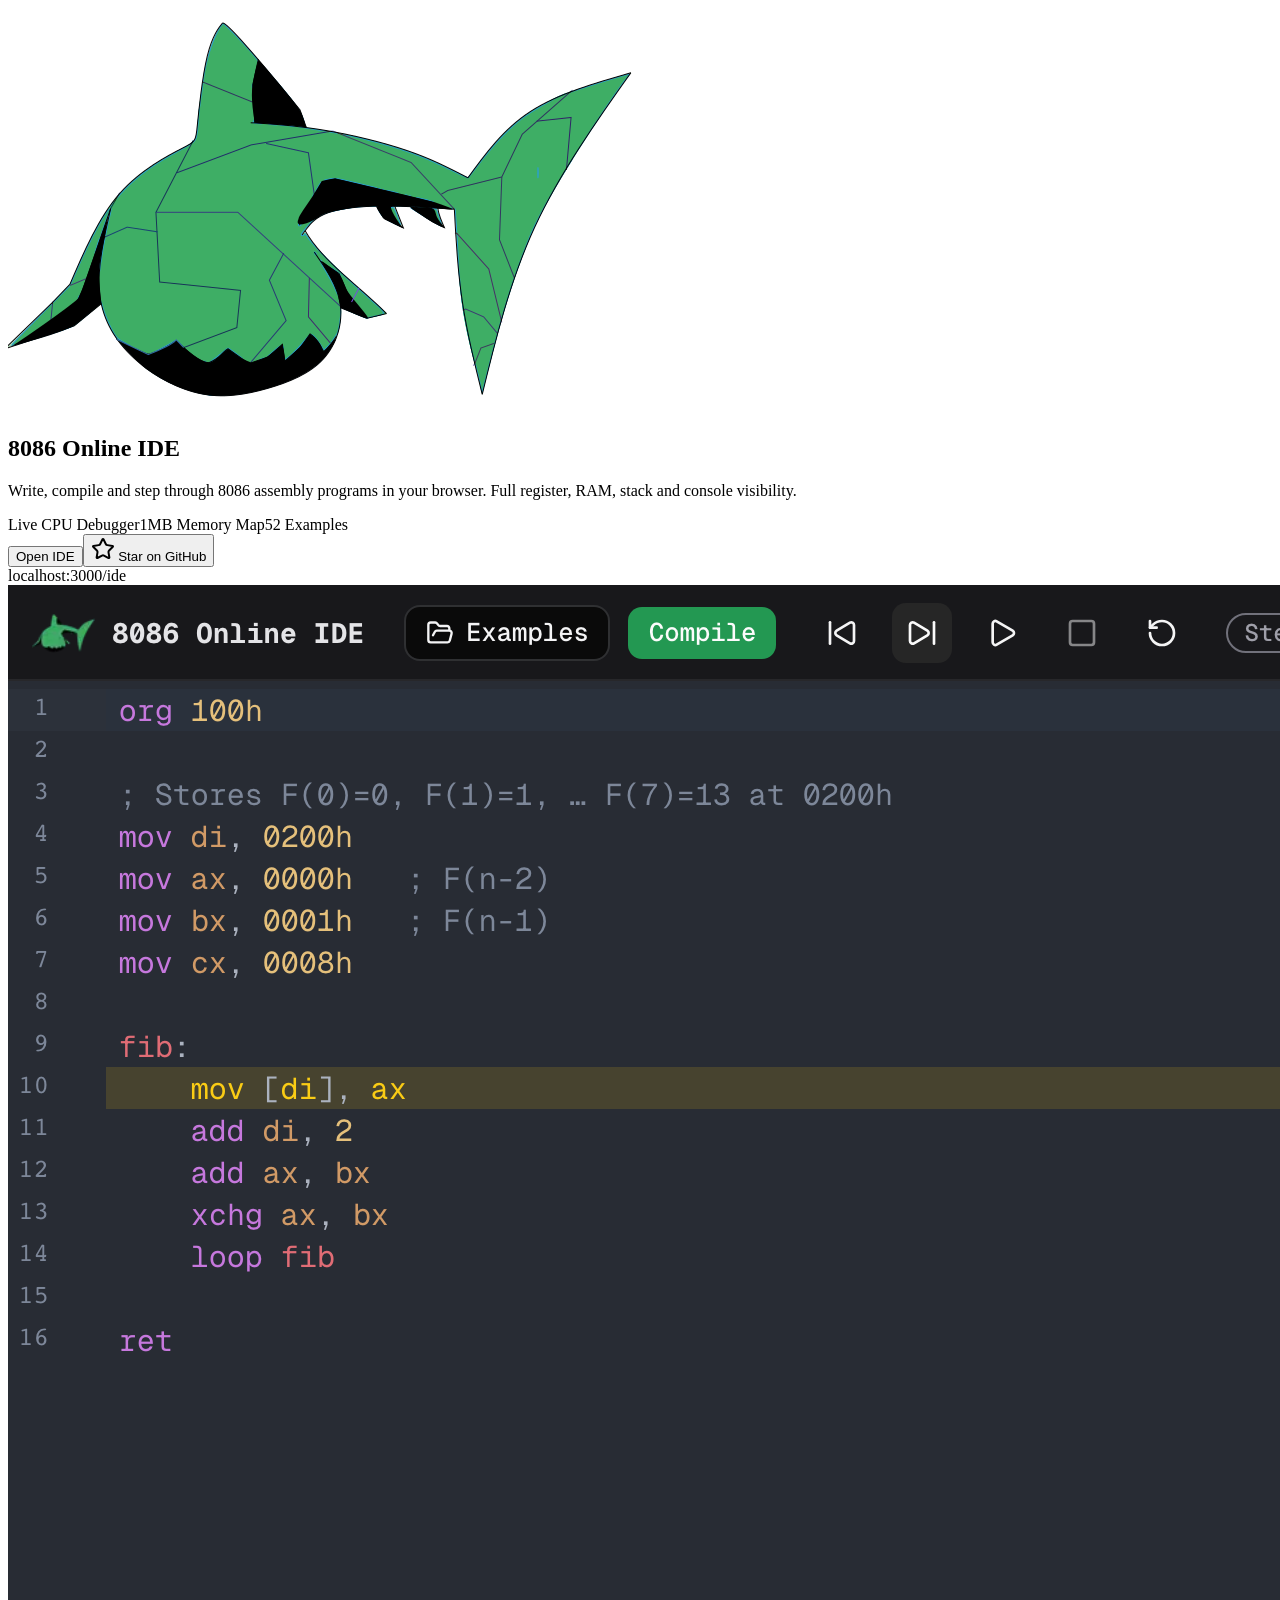
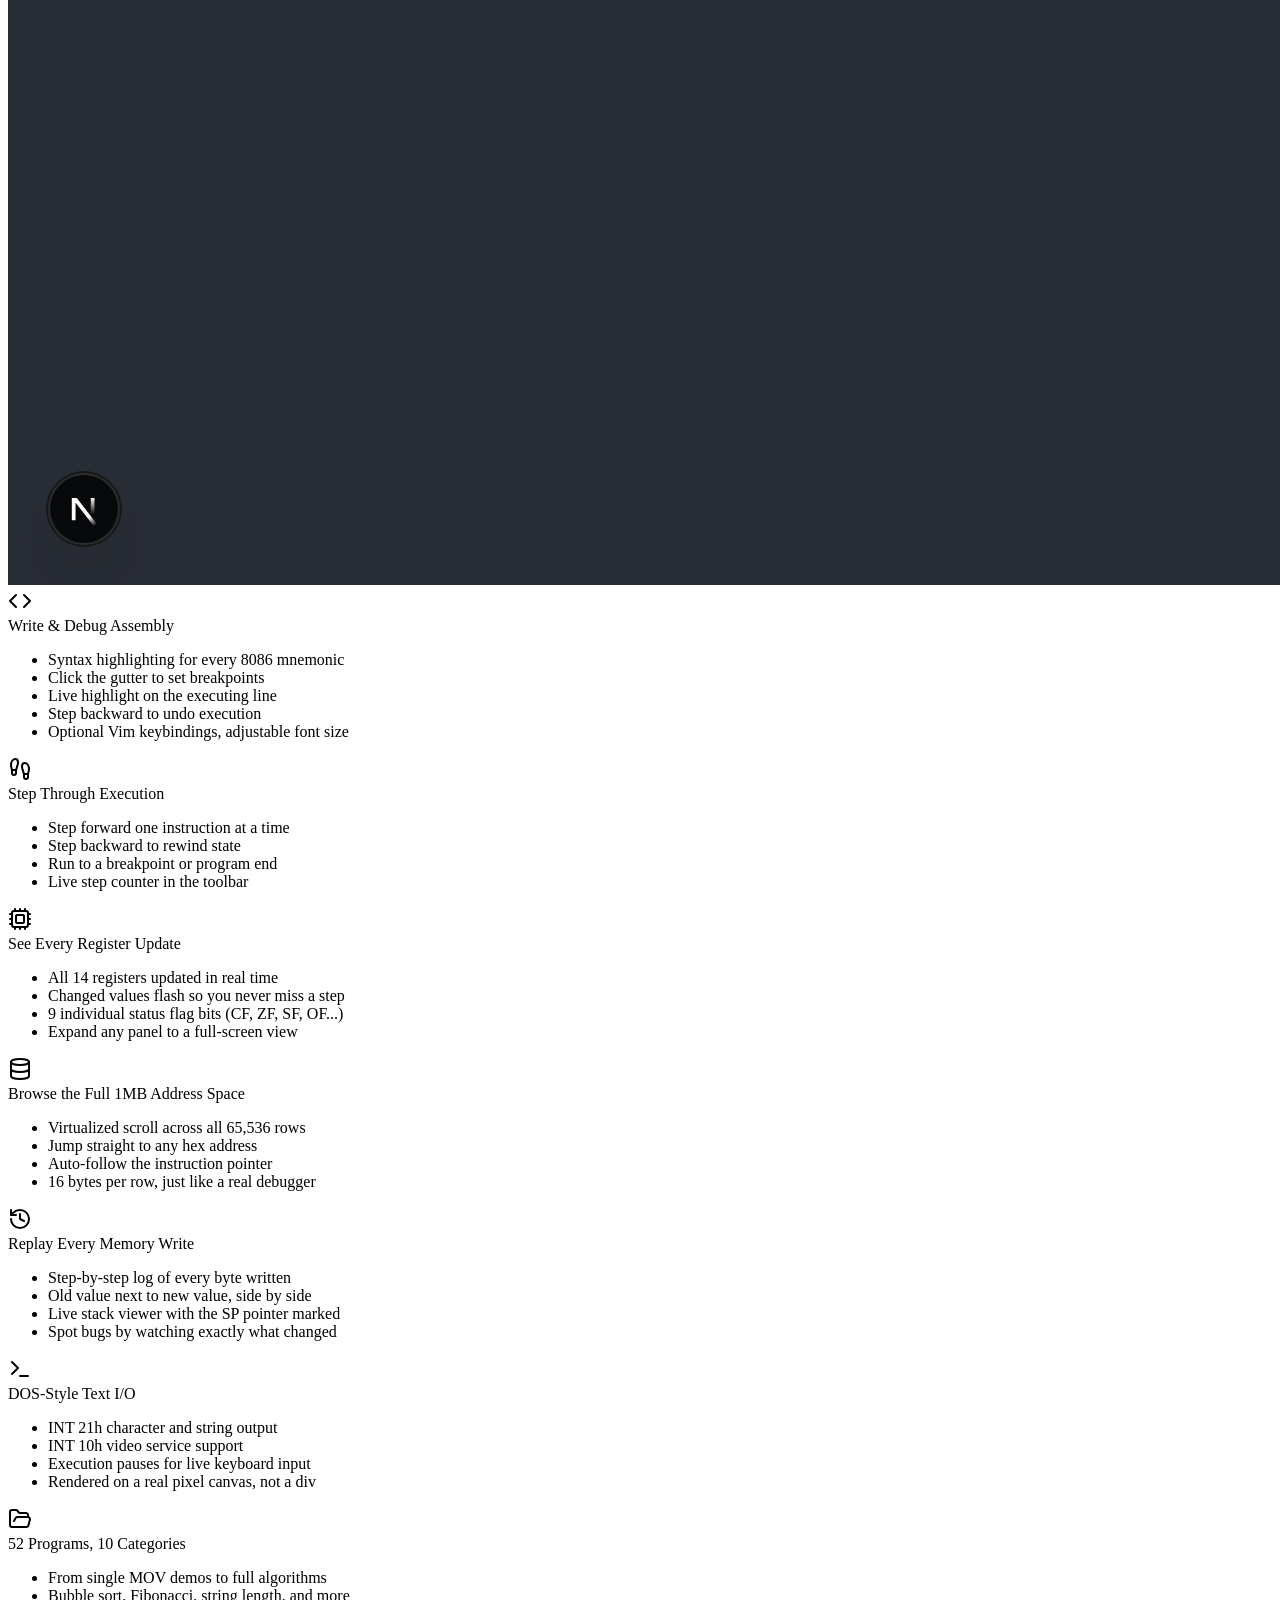
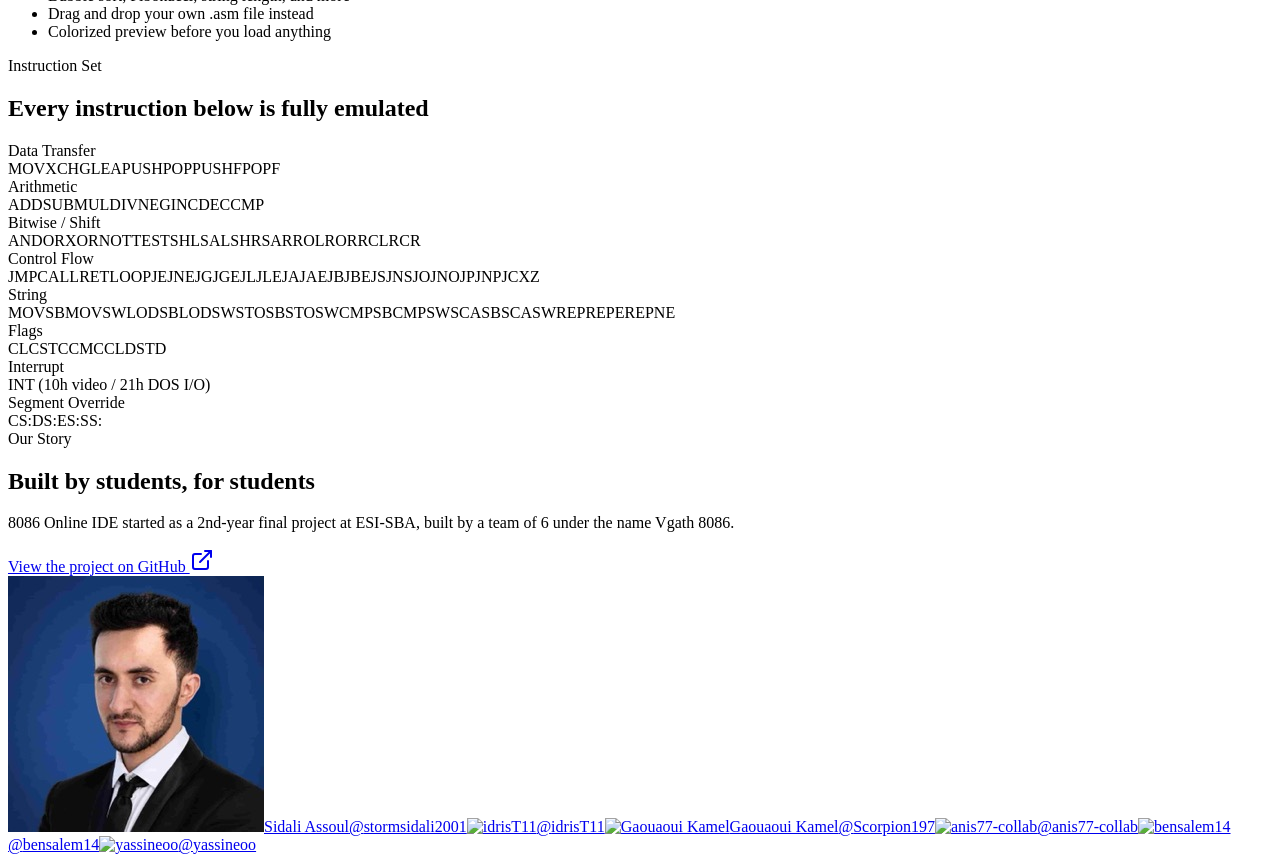
==== commit cd4a800f: "Deploying to gh-pages from @ XiNian-dada/vgath-8086@c83fb96c02af3bc5cc858d2d04e83843859449ad 🚀" ====
--- a/index.html
+++ b/index.html
@@ -1 +1 @@
-<!DOCTYPE html><html lang="en" class="dark"><head><meta charSet="utf-8"/><meta name="viewport" content="width=device-width, initial-scale=1"/><link rel="preload" href="/_next/static/media/797e433ab948586e-s.p.08e28id.o-okb.woff2" as="font" crossorigin="" type="font/woff2"/><link rel="preload" as="image" href="/logo.png"/><link rel="preload" as="image" href="/screenshot-ide.png"/><link rel="stylesheet" href="/_next/static/chunks/0ag_qvcplok3a.css" data-precedence="next"/><link rel="preload" as="script" fetchPriority="low" href="/_next/static/chunks/0pw7_k2vyxa9n.js"/><script src="/_next/static/chunks/0tipb7k-c0vwx.js" async=""></script><script src="/_next/static/chunks/0nb.jqspx-ja4.js" async=""></script><script src="/_next/static/chunks/04nuw9~~tf19s.js" async=""></script><script src="/_next/static/chunks/turbopack-0w8h4ss2a_y6e.js" async=""></script><script src="/_next/static/chunks/12b9~mg3o6lnh.js" async=""></script><script src="/_next/static/chunks/0xs8ni7jz0o1p.js" async=""></script><script src="/_next/static/chunks/09c-mxz2an8y1.js" async=""></script><script src="/_next/static/chunks/0~mmp1ncmcung.js" async=""></script><meta name="next-size-adjust" content=""/><title>8086 Online IDE — Assembly Compiler, Emulator &amp; Debugger</title><meta name="description" content="Write, compile and step through 8086 assembly programs in your browser. Free online assembler and emulator with a live debugger: registers, flags, RAM, stack and console."/><link rel="canonical" href="https://vgath-8086.github.io"/><meta property="og:title" content="8086 Online IDE — Assembly Compiler, Emulator &amp; Debugger"/><meta property="og:description" content="Write, compile and step through 8086 assembly programs in your browser. Free online assembler and emulator with a live debugger: registers, flags, RAM, stack and console."/><meta property="og:site_name" content="8086 Online IDE"/><meta property="og:image" content="https://vgath-8086.github.io/screenshot-ide.png"/><meta property="og:type" content="website"/><meta name="twitter:card" content="summary_large_image"/><meta name="twitter:title" content="8086 Online IDE — Assembly Compiler, Emulator &amp; Debugger"/><meta name="twitter:description" content="Write, compile and step through 8086 assembly programs in your browser. Free online assembler and emulator with a live debugger: registers, flags, RAM, stack and console."/><meta name="twitter:image" content="https://vgath-8086.github.io/screenshot-ide.png"/><link rel="icon" href="/favicon.ico?favicon.0_kux9sq0sk65.ico" sizes="48x48" type="image/x-icon"/><link rel="icon" href="/icon.png?icon.007rp3c0bua.e.png" sizes="512x512" type="image/png"/><script src="/_next/static/chunks/03~yq9q893hmn.js" noModule=""></script></head><body class="geist_mono_d85583d7-module__1dHVEa__variable font-mono bg-background text-foreground antialiased"><div hidden=""><!--$--><!--/$--></div><main class="flex flex-col items-center bg-zinc-950 text-zinc-100"><section class="w-full max-w-3xl px-6 pt-20 pb-10 flex flex-col items-center text-center gap-6"><img alt="" width="635" height="403" decoding="async" data-nimg="1" class="h-20 w-auto" style="color:transparent" src="/logo.png"/><h1 class="text-4xl font-bold text-zinc-100">8086 Online IDE</h1><p class="text-zinc-400 max-w-md">Write, compile and step through 8086 assembly programs in your browser. Full register, RAM, stack and console visibility.</p><div class="flex flex-wrap items-center justify-center gap-2"><span class="text-xs font-medium px-3 py-1 rounded-full bg-brand-900/40 text-brand-300 border border-brand-800">Live CPU Debugger</span><span class="text-xs font-medium px-3 py-1 rounded-full bg-brand-900/40 text-brand-300 border border-brand-800">1MB Memory Map</span><span class="text-xs font-medium px-3 py-1 rounded-full bg-brand-900/40 text-brand-300 border border-brand-800">52<!-- --> Examples</span></div><div class="flex flex-wrap items-center justify-center gap-3"><a href="/ide"><button type="button" tabindex="0" data-slot="button" class="group/button inline-flex shrink-0 items-center justify-center rounded-lg border border-transparent bg-clip-padding text-sm font-medium whitespace-nowrap transition-all outline-none select-none focus-visible:border-ring focus-visible:ring-3 focus-visible:ring-ring/50 active:not-aria-[haspopup]:translate-y-px disabled:pointer-events-none disabled:opacity-50 aria-invalid:border-destructive aria-invalid:ring-3 aria-invalid:ring-destructive/20 dark:aria-invalid:border-destructive/50 dark:aria-invalid:ring-destructive/40 [&amp;_svg]:pointer-events-none [&amp;_svg]:shrink-0 [&amp;_svg:not([class*=&#x27;size-&#x27;])]:size-4 bg-primary text-primary-foreground [a]:hover:bg-primary/80 h-9 gap-1.5 px-2.5 has-data-[icon=inline-end]:pr-2 has-data-[icon=inline-start]:pl-2">Open IDE</button></a><a href="https://github.com/vgath-8086/8086-Online-IDE-SBA" target="_blank" rel="noopener noreferrer"><button type="button" tabindex="0" data-slot="button" class="group/button inline-flex shrink-0 items-center justify-center rounded-lg border bg-clip-padding text-sm font-medium whitespace-nowrap transition-all outline-none select-none focus-visible:border-ring focus-visible:ring-3 focus-visible:ring-ring/50 active:not-aria-[haspopup]:translate-y-px disabled:pointer-events-none disabled:opacity-50 aria-invalid:border-destructive aria-invalid:ring-3 aria-invalid:ring-destructive/20 dark:aria-invalid:border-destructive/50 dark:aria-invalid:ring-destructive/40 [&amp;_svg]:pointer-events-none [&amp;_svg]:shrink-0 [&amp;_svg:not([class*=&#x27;size-&#x27;])]:size-4 border-border bg-background hover:bg-muted hover:text-foreground aria-expanded:bg-muted aria-expanded:text-foreground dark:border-input dark:bg-input/30 dark:hover:bg-input/50 h-9 gap-1.5 px-2.5 has-data-[icon=inline-end]:pr-2 has-data-[icon=inline-start]:pl-2"><svg xmlns="http://www.w3.org/2000/svg" width="24" height="24" viewBox="0 0 24 24" fill="none" stroke="currentColor" stroke-width="2" stroke-linecap="round" stroke-linejoin="round" class="lucide lucide-star h-4 w-4" aria-hidden="true"><path d="M11.525 2.295a.53.53 0 0 1 .95 0l2.31 4.679a2.123 2.123 0 0 0 1.595 1.16l5.166.756a.53.53 0 0 1 .294.904l-3.736 3.638a2.123 2.123 0 0 0-.611 1.878l.882 5.14a.53.53 0 0 1-.771.56l-4.618-2.428a2.122 2.122 0 0 0-1.973 0L6.396 21.01a.53.53 0 0 1-.77-.56l.881-5.139a2.122 2.122 0 0 0-.611-1.879L2.16 9.795a.53.53 0 0 1 .294-.906l5.165-.755a2.122 2.122 0 0 0 1.597-1.16z"></path></svg> Star on GitHub</button></a></div></section><section class="w-full max-w-4xl px-6 py-10"><div class="rounded-2xl border border-zinc-800 overflow-hidden shadow-2xl shadow-black/40"><div class="h-8 bg-zinc-900 border-b border-zinc-800 flex items-center gap-1.5 px-3"><span class="h-2.5 w-2.5 rounded-full bg-red-500"></span><span class="h-2.5 w-2.5 rounded-full bg-amber-500"></span><span class="h-2.5 w-2.5 rounded-full bg-green-500"></span><span class="ml-3 text-[11px] text-zinc-400 font-mono">localhost:3000/ide</span></div><img alt="8086 Online IDE running the Fibonacci example, mid-step, with registers and RAM populated" width="2560" height="1600" decoding="async" data-nimg="1" class="w-full h-auto" style="color:transparent" src="/screenshot-ide.png"/></div></section><section class="w-full max-w-5xl px-6 py-16"><div class="grid grid-cols-1 sm:grid-cols-2 lg:grid-cols-3 gap-4"><div data-slot="card" data-size="default" class="group/card flex flex-col gap-4 overflow-hidden rounded-xl bg-card py-4 text-sm text-card-foreground ring-1 ring-foreground/10 has-data-[slot=card-footer]:pb-0 has-[&gt;img:first-child]:pt-0 data-[size=sm]:gap-3 data-[size=sm]:py-3 data-[size=sm]:has-data-[slot=card-footer]:pb-0 *:[img:first-child]:rounded-t-xl *:[img:last-child]:rounded-b-xl"><div data-slot="card-header" class="group/card-header @container/card-header grid auto-rows-min items-start gap-1 rounded-t-xl px-4 group-data-[size=sm]/card:px-3 has-data-[slot=card-action]:grid-cols-[1fr_auto] has-data-[slot=card-description]:grid-rows-[auto_auto] [.border-b]:pb-4 group-data-[size=sm]/card:[.border-b]:pb-3"><svg xmlns="http://www.w3.org/2000/svg" width="24" height="24" viewBox="0 0 24 24" fill="none" stroke="currentColor" stroke-width="2" stroke-linecap="round" stroke-linejoin="round" class="lucide lucide-code h-5 w-5 text-brand-400 mb-1" aria-hidden="true"><path d="m16 18 6-6-6-6"></path><path d="m8 6-6 6 6 6"></path></svg><div data-slot="card-title" class="text-base leading-snug font-medium group-data-[size=sm]/card:text-sm text-zinc-100">Write &amp; Debug Assembly</div></div><div data-slot="card-content" class="px-4 group-data-[size=sm]/card:px-3"><ul class="space-y-1.5"><li class="flex items-start gap-2 text-sm text-zinc-400"><span class="mt-1.5 h-1.5 w-1.5 rounded-full bg-brand-400 flex-shrink-0"></span>Syntax highlighting for every 8086 mnemonic</li><li class="flex items-start gap-2 text-sm text-zinc-400"><span class="mt-1.5 h-1.5 w-1.5 rounded-full bg-brand-400 flex-shrink-0"></span>Click the gutter to set breakpoints</li><li class="flex items-start gap-2 text-sm text-zinc-400"><span class="mt-1.5 h-1.5 w-1.5 rounded-full bg-brand-400 flex-shrink-0"></span>Live highlight on the executing line</li><li class="flex items-start gap-2 text-sm text-zinc-400"><span class="mt-1.5 h-1.5 w-1.5 rounded-full bg-brand-400 flex-shrink-0"></span>Step backward to undo execution</li><li class="flex items-start gap-2 text-sm text-zinc-400"><span class="mt-1.5 h-1.5 w-1.5 rounded-full bg-brand-400 flex-shrink-0"></span>Optional Vim keybindings, adjustable font size</li></ul></div></div><div data-slot="card" data-size="default" class="group/card flex flex-col gap-4 overflow-hidden rounded-xl bg-card py-4 text-sm text-card-foreground ring-1 ring-foreground/10 has-data-[slot=card-footer]:pb-0 has-[&gt;img:first-child]:pt-0 data-[size=sm]:gap-3 data-[size=sm]:py-3 data-[size=sm]:has-data-[slot=card-footer]:pb-0 *:[img:first-child]:rounded-t-xl *:[img:last-child]:rounded-b-xl"><div data-slot="card-header" class="group/card-header @container/card-header grid auto-rows-min items-start gap-1 rounded-t-xl px-4 group-data-[size=sm]/card:px-3 has-data-[slot=card-action]:grid-cols-[1fr_auto] has-data-[slot=card-description]:grid-rows-[auto_auto] [.border-b]:pb-4 group-data-[size=sm]/card:[.border-b]:pb-3"><svg xmlns="http://www.w3.org/2000/svg" width="24" height="24" viewBox="0 0 24 24" fill="none" stroke="currentColor" stroke-width="2" stroke-linecap="round" stroke-linejoin="round" class="lucide lucide-footprints h-5 w-5 text-brand-400 mb-1" aria-hidden="true"><path d="M4 16v-2.38C4 11.5 2.97 10.5 3 8c.03-2.72 1.49-6 4.5-6C9.37 2 10 3.8 10 5.5c0 3.11-2 5.66-2 8.68V16a2 2 0 1 1-4 0Z"></path><path d="M20 20v-2.38c0-2.12 1.03-3.12 1-5.62-.03-2.72-1.49-6-4.5-6C14.63 6 14 7.8 14 9.5c0 3.11 2 5.66 2 8.68V20a2 2 0 1 0 4 0Z"></path><path d="M16 17h4"></path><path d="M4 13h4"></path></svg><div data-slot="card-title" class="text-base leading-snug font-medium group-data-[size=sm]/card:text-sm text-zinc-100">Step Through Execution</div></div><div data-slot="card-content" class="px-4 group-data-[size=sm]/card:px-3"><ul class="space-y-1.5"><li class="flex items-start gap-2 text-sm text-zinc-400"><span class="mt-1.5 h-1.5 w-1.5 rounded-full bg-brand-400 flex-shrink-0"></span>Step forward one instruction at a time</li><li class="flex items-start gap-2 text-sm text-zinc-400"><span class="mt-1.5 h-1.5 w-1.5 rounded-full bg-brand-400 flex-shrink-0"></span>Step backward to rewind state</li><li class="flex items-start gap-2 text-sm text-zinc-400"><span class="mt-1.5 h-1.5 w-1.5 rounded-full bg-brand-400 flex-shrink-0"></span>Run to a breakpoint or program end</li><li class="flex items-start gap-2 text-sm text-zinc-400"><span class="mt-1.5 h-1.5 w-1.5 rounded-full bg-brand-400 flex-shrink-0"></span>Live step counter in the toolbar</li></ul></div></div><div data-slot="card" data-size="default" class="group/card flex flex-col gap-4 overflow-hidden rounded-xl bg-card py-4 text-sm text-card-foreground ring-1 ring-foreground/10 has-data-[slot=card-footer]:pb-0 has-[&gt;img:first-child]:pt-0 data-[size=sm]:gap-3 data-[size=sm]:py-3 data-[size=sm]:has-data-[slot=card-footer]:pb-0 *:[img:first-child]:rounded-t-xl *:[img:last-child]:rounded-b-xl"><div data-slot="card-header" class="group/card-header @container/card-header grid auto-rows-min items-start gap-1 rounded-t-xl px-4 group-data-[size=sm]/card:px-3 has-data-[slot=card-action]:grid-cols-[1fr_auto] has-data-[slot=card-description]:grid-rows-[auto_auto] [.border-b]:pb-4 group-data-[size=sm]/card:[.border-b]:pb-3"><svg xmlns="http://www.w3.org/2000/svg" width="24" height="24" viewBox="0 0 24 24" fill="none" stroke="currentColor" stroke-width="2" stroke-linecap="round" stroke-linejoin="round" class="lucide lucide-cpu h-5 w-5 text-brand-400 mb-1" aria-hidden="true"><path d="M12 20v2"></path><path d="M12 2v2"></path><path d="M17 20v2"></path><path d="M17 2v2"></path><path d="M2 12h2"></path><path d="M2 17h2"></path><path d="M2 7h2"></path><path d="M20 12h2"></path><path d="M20 17h2"></path><path d="M20 7h2"></path><path d="M7 20v2"></path><path d="M7 2v2"></path><rect x="4" y="4" width="16" height="16" rx="2"></rect><rect x="8" y="8" width="8" height="8" rx="1"></rect></svg><div data-slot="card-title" class="text-base leading-snug font-medium group-data-[size=sm]/card:text-sm text-zinc-100">See Every Register Update</div></div><div data-slot="card-content" class="px-4 group-data-[size=sm]/card:px-3"><ul class="space-y-1.5"><li class="flex items-start gap-2 text-sm text-zinc-400"><span class="mt-1.5 h-1.5 w-1.5 rounded-full bg-brand-400 flex-shrink-0"></span>All 14 registers updated in real time</li><li class="flex items-start gap-2 text-sm text-zinc-400"><span class="mt-1.5 h-1.5 w-1.5 rounded-full bg-brand-400 flex-shrink-0"></span>Changed values flash so you never miss a step</li><li class="flex items-start gap-2 text-sm text-zinc-400"><span class="mt-1.5 h-1.5 w-1.5 rounded-full bg-brand-400 flex-shrink-0"></span>9 individual status flag bits (CF, ZF, SF, OF...)</li><li class="flex items-start gap-2 text-sm text-zinc-400"><span class="mt-1.5 h-1.5 w-1.5 rounded-full bg-brand-400 flex-shrink-0"></span>Expand any panel to a full-screen view</li></ul></div></div><div data-slot="card" data-size="default" class="group/card flex flex-col gap-4 overflow-hidden rounded-xl bg-card py-4 text-sm text-card-foreground ring-1 ring-foreground/10 has-data-[slot=card-footer]:pb-0 has-[&gt;img:first-child]:pt-0 data-[size=sm]:gap-3 data-[size=sm]:py-3 data-[size=sm]:has-data-[slot=card-footer]:pb-0 *:[img:first-child]:rounded-t-xl *:[img:last-child]:rounded-b-xl"><div data-slot="card-header" class="group/card-header @container/card-header grid auto-rows-min items-start gap-1 rounded-t-xl px-4 group-data-[size=sm]/card:px-3 has-data-[slot=card-action]:grid-cols-[1fr_auto] has-data-[slot=card-description]:grid-rows-[auto_auto] [.border-b]:pb-4 group-data-[size=sm]/card:[.border-b]:pb-3"><svg xmlns="http://www.w3.org/2000/svg" width="24" height="24" viewBox="0 0 24 24" fill="none" stroke="currentColor" stroke-width="2" stroke-linecap="round" stroke-linejoin="round" class="lucide lucide-database h-5 w-5 text-brand-400 mb-1" aria-hidden="true"><ellipse cx="12" cy="5" rx="9" ry="3"></ellipse><path d="M3 5V19A9 3 0 0 0 21 19V5"></path><path d="M3 12A9 3 0 0 0 21 12"></path></svg><div data-slot="card-title" class="text-base leading-snug font-medium group-data-[size=sm]/card:text-sm text-zinc-100">Browse the Full 1MB Address Space</div></div><div data-slot="card-content" class="px-4 group-data-[size=sm]/card:px-3"><ul class="space-y-1.5"><li class="flex items-start gap-2 text-sm text-zinc-400"><span class="mt-1.5 h-1.5 w-1.5 rounded-full bg-brand-400 flex-shrink-0"></span>Virtualized scroll across all 65,536 rows</li><li class="flex items-start gap-2 text-sm text-zinc-400"><span class="mt-1.5 h-1.5 w-1.5 rounded-full bg-brand-400 flex-shrink-0"></span>Jump straight to any hex address</li><li class="flex items-start gap-2 text-sm text-zinc-400"><span class="mt-1.5 h-1.5 w-1.5 rounded-full bg-brand-400 flex-shrink-0"></span>Auto-follow the instruction pointer</li><li class="flex items-start gap-2 text-sm text-zinc-400"><span class="mt-1.5 h-1.5 w-1.5 rounded-full bg-brand-400 flex-shrink-0"></span>16 bytes per row, just like a real debugger</li></ul></div></div><div data-slot="card" data-size="default" class="group/card flex flex-col gap-4 overflow-hidden rounded-xl bg-card py-4 text-sm text-card-foreground ring-1 ring-foreground/10 has-data-[slot=card-footer]:pb-0 has-[&gt;img:first-child]:pt-0 data-[size=sm]:gap-3 data-[size=sm]:py-3 data-[size=sm]:has-data-[slot=card-footer]:pb-0 *:[img:first-child]:rounded-t-xl *:[img:last-child]:rounded-b-xl"><div data-slot="card-header" class="group/card-header @container/card-header grid auto-rows-min items-start gap-1 rounded-t-xl px-4 group-data-[size=sm]/card:px-3 has-data-[slot=card-action]:grid-cols-[1fr_auto] has-data-[slot=card-description]:grid-rows-[auto_auto] [.border-b]:pb-4 group-data-[size=sm]/card:[.border-b]:pb-3"><svg xmlns="http://www.w3.org/2000/svg" width="24" height="24" viewBox="0 0 24 24" fill="none" stroke="currentColor" stroke-width="2" stroke-linecap="round" stroke-linejoin="round" class="lucide lucide-history h-5 w-5 text-brand-400 mb-1" aria-hidden="true"><path d="M3 12a9 9 0 1 0 9-9 9.75 9.75 0 0 0-6.74 2.74L3 8"></path><path d="M3 3v5h5"></path><path d="M12 7v5l4 2"></path></svg><div data-slot="card-title" class="text-base leading-snug font-medium group-data-[size=sm]/card:text-sm text-zinc-100">Replay Every Memory Write</div></div><div data-slot="card-content" class="px-4 group-data-[size=sm]/card:px-3"><ul class="space-y-1.5"><li class="flex items-start gap-2 text-sm text-zinc-400"><span class="mt-1.5 h-1.5 w-1.5 rounded-full bg-brand-400 flex-shrink-0"></span>Step-by-step log of every byte written</li><li class="flex items-start gap-2 text-sm text-zinc-400"><span class="mt-1.5 h-1.5 w-1.5 rounded-full bg-brand-400 flex-shrink-0"></span>Old value next to new value, side by side</li><li class="flex items-start gap-2 text-sm text-zinc-400"><span class="mt-1.5 h-1.5 w-1.5 rounded-full bg-brand-400 flex-shrink-0"></span>Live stack viewer with the SP pointer marked</li><li class="flex items-start gap-2 text-sm text-zinc-400"><span class="mt-1.5 h-1.5 w-1.5 rounded-full bg-brand-400 flex-shrink-0"></span>Spot bugs by watching exactly what changed</li></ul></div></div><div data-slot="card" data-size="default" class="group/card flex flex-col gap-4 overflow-hidden rounded-xl bg-card py-4 text-sm text-card-foreground ring-1 ring-foreground/10 has-data-[slot=card-footer]:pb-0 has-[&gt;img:first-child]:pt-0 data-[size=sm]:gap-3 data-[size=sm]:py-3 data-[size=sm]:has-data-[slot=card-footer]:pb-0 *:[img:first-child]:rounded-t-xl *:[img:last-child]:rounded-b-xl"><div data-slot="card-header" class="group/card-header @container/card-header grid auto-rows-min items-start gap-1 rounded-t-xl px-4 group-data-[size=sm]/card:px-3 has-data-[slot=card-action]:grid-cols-[1fr_auto] has-data-[slot=card-description]:grid-rows-[auto_auto] [.border-b]:pb-4 group-data-[size=sm]/card:[.border-b]:pb-3"><svg xmlns="http://www.w3.org/2000/svg" width="24" height="24" viewBox="0 0 24 24" fill="none" stroke="currentColor" stroke-width="2" stroke-linecap="round" stroke-linejoin="round" class="lucide lucide-terminal h-5 w-5 text-brand-400 mb-1" aria-hidden="true"><path d="M12 19h8"></path><path d="m4 17 6-6-6-6"></path></svg><div data-slot="card-title" class="text-base leading-snug font-medium group-data-[size=sm]/card:text-sm text-zinc-100">DOS-Style Text I/O</div></div><div data-slot="card-content" class="px-4 group-data-[size=sm]/card:px-3"><ul class="space-y-1.5"><li class="flex items-start gap-2 text-sm text-zinc-400"><span class="mt-1.5 h-1.5 w-1.5 rounded-full bg-brand-400 flex-shrink-0"></span>INT 21h character and string output</li><li class="flex items-start gap-2 text-sm text-zinc-400"><span class="mt-1.5 h-1.5 w-1.5 rounded-full bg-brand-400 flex-shrink-0"></span>INT 10h video service support</li><li class="flex items-start gap-2 text-sm text-zinc-400"><span class="mt-1.5 h-1.5 w-1.5 rounded-full bg-brand-400 flex-shrink-0"></span>Execution pauses for live keyboard input</li><li class="flex items-start gap-2 text-sm text-zinc-400"><span class="mt-1.5 h-1.5 w-1.5 rounded-full bg-brand-400 flex-shrink-0"></span>Rendered on a real pixel canvas, not a div</li></ul></div></div><div data-slot="card" data-size="default" class="group/card flex flex-col gap-4 overflow-hidden rounded-xl bg-card py-4 text-sm text-card-foreground ring-1 ring-foreground/10 has-data-[slot=card-footer]:pb-0 has-[&gt;img:first-child]:pt-0 data-[size=sm]:gap-3 data-[size=sm]:py-3 data-[size=sm]:has-data-[slot=card-footer]:pb-0 *:[img:first-child]:rounded-t-xl *:[img:last-child]:rounded-b-xl"><div data-slot="card-header" class="group/card-header @container/card-header grid auto-rows-min items-start gap-1 rounded-t-xl px-4 group-data-[size=sm]/card:px-3 has-data-[slot=card-action]:grid-cols-[1fr_auto] has-data-[slot=card-description]:grid-rows-[auto_auto] [.border-b]:pb-4 group-data-[size=sm]/card:[.border-b]:pb-3"><svg xmlns="http://www.w3.org/2000/svg" width="24" height="24" viewBox="0 0 24 24" fill="none" stroke="currentColor" stroke-width="2" stroke-linecap="round" stroke-linejoin="round" class="lucide lucide-folder-open h-5 w-5 text-brand-400 mb-1" aria-hidden="true"><path d="m6 14 1.5-2.9A2 2 0 0 1 9.24 10H20a2 2 0 0 1 1.94 2.5l-1.54 6a2 2 0 0 1-1.95 1.5H4a2 2 0 0 1-2-2V5a2 2 0 0 1 2-2h3.9a2 2 0 0 1 1.69.9l.81 1.2a2 2 0 0 0 1.67.9H18a2 2 0 0 1 2 2v2"></path></svg><div data-slot="card-title" class="text-base leading-snug font-medium group-data-[size=sm]/card:text-sm text-zinc-100">52 Programs, 10 Categories</div></div><div data-slot="card-content" class="px-4 group-data-[size=sm]/card:px-3"><ul class="space-y-1.5"><li class="flex items-start gap-2 text-sm text-zinc-400"><span class="mt-1.5 h-1.5 w-1.5 rounded-full bg-brand-400 flex-shrink-0"></span>From single MOV demos to full algorithms</li><li class="flex items-start gap-2 text-sm text-zinc-400"><span class="mt-1.5 h-1.5 w-1.5 rounded-full bg-brand-400 flex-shrink-0"></span>Bubble sort, Fibonacci, string length, and more</li><li class="flex items-start gap-2 text-sm text-zinc-400"><span class="mt-1.5 h-1.5 w-1.5 rounded-full bg-brand-400 flex-shrink-0"></span>Drag and drop your own .asm file instead</li><li class="flex items-start gap-2 text-sm text-zinc-400"><span class="mt-1.5 h-1.5 w-1.5 rounded-full bg-brand-400 flex-shrink-0"></span>Colorized preview before you load anything</li></ul></div></div></div></section><section class="w-full max-w-5xl px-6 py-16"><div class="text-center mb-10"><span class="inline-block text-xs font-semibold uppercase tracking-wide text-brand-400 bg-brand-900/30 rounded-full px-3 py-1 mb-3">Instruction Set</span><h2 class="text-2xl font-bold text-zinc-100">Every instruction below is fully emulated</h2></div><div class="space-y-5"><div class="flex flex-col sm:flex-row sm:items-baseline gap-2 sm:gap-4"><div class="sm:w-40 flex-shrink-0 text-sm font-semibold text-zinc-300">Data Transfer</div><div class="flex flex-wrap gap-1.5"><span data-slot="badge" data-variant="outline" class="group/badge inline-flex h-5 w-fit shrink-0 items-center justify-center gap-1 overflow-hidden rounded-4xl border px-2 py-0.5 font-medium whitespace-nowrap transition-all focus-visible:border-ring focus-visible:ring-[3px] focus-visible:ring-ring/50 has-data-[icon=inline-end]:pr-1.5 has-data-[icon=inline-start]:pl-1.5 aria-invalid:border-destructive aria-invalid:ring-destructive/20 dark:aria-invalid:ring-destructive/40 [&amp;&gt;svg]:pointer-events-none [&amp;&gt;svg]:size-3! [a]:hover:bg-muted [a]:hover:text-muted-foreground font-mono text-[11px] text-zinc-300 border-zinc-700">MOV</span><span data-slot="badge" data-variant="outline" class="group/badge inline-flex h-5 w-fit shrink-0 items-center justify-center gap-1 overflow-hidden rounded-4xl border px-2 py-0.5 font-medium whitespace-nowrap transition-all focus-visible:border-ring focus-visible:ring-[3px] focus-visible:ring-ring/50 has-data-[icon=inline-end]:pr-1.5 has-data-[icon=inline-start]:pl-1.5 aria-invalid:border-destructive aria-invalid:ring-destructive/20 dark:aria-invalid:ring-destructive/40 [&amp;&gt;svg]:pointer-events-none [&amp;&gt;svg]:size-3! [a]:hover:bg-muted [a]:hover:text-muted-foreground font-mono text-[11px] text-zinc-300 border-zinc-700">XCHG</span><span data-slot="badge" data-variant="outline" class="group/badge inline-flex h-5 w-fit shrink-0 items-center justify-center gap-1 overflow-hidden rounded-4xl border px-2 py-0.5 font-medium whitespace-nowrap transition-all focus-visible:border-ring focus-visible:ring-[3px] focus-visible:ring-ring/50 has-data-[icon=inline-end]:pr-1.5 has-data-[icon=inline-start]:pl-1.5 aria-invalid:border-destructive aria-invalid:ring-destructive/20 dark:aria-invalid:ring-destructive/40 [&amp;&gt;svg]:pointer-events-none [&amp;&gt;svg]:size-3! [a]:hover:bg-muted [a]:hover:text-muted-foreground font-mono text-[11px] text-zinc-300 border-zinc-700">LEA</span><span data-slot="badge" data-variant="outline" class="group/badge inline-flex h-5 w-fit shrink-0 items-center justify-center gap-1 overflow-hidden rounded-4xl border px-2 py-0.5 font-medium whitespace-nowrap transition-all focus-visible:border-ring focus-visible:ring-[3px] focus-visible:ring-ring/50 has-data-[icon=inline-end]:pr-1.5 has-data-[icon=inline-start]:pl-1.5 aria-invalid:border-destructive aria-invalid:ring-destructive/20 dark:aria-invalid:ring-destructive/40 [&amp;&gt;svg]:pointer-events-none [&amp;&gt;svg]:size-3! [a]:hover:bg-muted [a]:hover:text-muted-foreground font-mono text-[11px] text-zinc-300 border-zinc-700">PUSH</span><span data-slot="badge" data-variant="outline" class="group/badge inline-flex h-5 w-fit shrink-0 items-center justify-center gap-1 overflow-hidden rounded-4xl border px-2 py-0.5 font-medium whitespace-nowrap transition-all focus-visible:border-ring focus-visible:ring-[3px] focus-visible:ring-ring/50 has-data-[icon=inline-end]:pr-1.5 has-data-[icon=inline-start]:pl-1.5 aria-invalid:border-destructive aria-invalid:ring-destructive/20 dark:aria-invalid:ring-destructive/40 [&amp;&gt;svg]:pointer-events-none [&amp;&gt;svg]:size-3! [a]:hover:bg-muted [a]:hover:text-muted-foreground font-mono text-[11px] text-zinc-300 border-zinc-700">POP</span><span data-slot="badge" data-variant="outline" class="group/badge inline-flex h-5 w-fit shrink-0 items-center justify-center gap-1 overflow-hidden rounded-4xl border px-2 py-0.5 font-medium whitespace-nowrap transition-all focus-visible:border-ring focus-visible:ring-[3px] focus-visible:ring-ring/50 has-data-[icon=inline-end]:pr-1.5 has-data-[icon=inline-start]:pl-1.5 aria-invalid:border-destructive aria-invalid:ring-destructive/20 dark:aria-invalid:ring-destructive/40 [&amp;&gt;svg]:pointer-events-none [&amp;&gt;svg]:size-3! [a]:hover:bg-muted [a]:hover:text-muted-foreground font-mono text-[11px] text-zinc-300 border-zinc-700">PUSHF</span><span data-slot="badge" data-variant="outline" class="group/badge inline-flex h-5 w-fit shrink-0 items-center justify-center gap-1 overflow-hidden rounded-4xl border px-2 py-0.5 font-medium whitespace-nowrap transition-all focus-visible:border-ring focus-visible:ring-[3px] focus-visible:ring-ring/50 has-data-[icon=inline-end]:pr-1.5 has-data-[icon=inline-start]:pl-1.5 aria-invalid:border-destructive aria-invalid:ring-destructive/20 dark:aria-invalid:ring-destructive/40 [&amp;&gt;svg]:pointer-events-none [&amp;&gt;svg]:size-3! [a]:hover:bg-muted [a]:hover:text-muted-foreground font-mono text-[11px] text-zinc-300 border-zinc-700">POPF</span></div></div><div class="flex flex-col sm:flex-row sm:items-baseline gap-2 sm:gap-4"><div class="sm:w-40 flex-shrink-0 text-sm font-semibold text-zinc-300">Arithmetic</div><div class="flex flex-wrap gap-1.5"><span data-slot="badge" data-variant="outline" class="group/badge inline-flex h-5 w-fit shrink-0 items-center justify-center gap-1 overflow-hidden rounded-4xl border px-2 py-0.5 font-medium whitespace-nowrap transition-all focus-visible:border-ring focus-visible:ring-[3px] focus-visible:ring-ring/50 has-data-[icon=inline-end]:pr-1.5 has-data-[icon=inline-start]:pl-1.5 aria-invalid:border-destructive aria-invalid:ring-destructive/20 dark:aria-invalid:ring-destructive/40 [&amp;&gt;svg]:pointer-events-none [&amp;&gt;svg]:size-3! [a]:hover:bg-muted [a]:hover:text-muted-foreground font-mono text-[11px] text-zinc-300 border-zinc-700">ADD</span><span data-slot="badge" data-variant="outline" class="group/badge inline-flex h-5 w-fit shrink-0 items-center justify-center gap-1 overflow-hidden rounded-4xl border px-2 py-0.5 font-medium whitespace-nowrap transition-all focus-visible:border-ring focus-visible:ring-[3px] focus-visible:ring-ring/50 has-data-[icon=inline-end]:pr-1.5 has-data-[icon=inline-start]:pl-1.5 aria-invalid:border-destructive aria-invalid:ring-destructive/20 dark:aria-invalid:ring-destructive/40 [&amp;&gt;svg]:pointer-events-none [&amp;&gt;svg]:size-3! [a]:hover:bg-muted [a]:hover:text-muted-foreground font-mono text-[11px] text-zinc-300 border-zinc-700">SUB</span><span data-slot="badge" data-variant="outline" class="group/badge inline-flex h-5 w-fit shrink-0 items-center justify-center gap-1 overflow-hidden rounded-4xl border px-2 py-0.5 font-medium whitespace-nowrap transition-all focus-visible:border-ring focus-visible:ring-[3px] focus-visible:ring-ring/50 has-data-[icon=inline-end]:pr-1.5 has-data-[icon=inline-start]:pl-1.5 aria-invalid:border-destructive aria-invalid:ring-destructive/20 dark:aria-invalid:ring-destructive/40 [&amp;&gt;svg]:pointer-events-none [&amp;&gt;svg]:size-3! [a]:hover:bg-muted [a]:hover:text-muted-foreground font-mono text-[11px] text-zinc-300 border-zinc-700">MUL</span><span data-slot="badge" data-variant="outline" class="group/badge inline-flex h-5 w-fit shrink-0 items-center justify-center gap-1 overflow-hidden rounded-4xl border px-2 py-0.5 font-medium whitespace-nowrap transition-all focus-visible:border-ring focus-visible:ring-[3px] focus-visible:ring-ring/50 has-data-[icon=inline-end]:pr-1.5 has-data-[icon=inline-start]:pl-1.5 aria-invalid:border-destructive aria-invalid:ring-destructive/20 dark:aria-invalid:ring-destructive/40 [&amp;&gt;svg]:pointer-events-none [&amp;&gt;svg]:size-3! [a]:hover:bg-muted [a]:hover:text-muted-foreground font-mono text-[11px] text-zinc-300 border-zinc-700">DIV</span><span data-slot="badge" data-variant="outline" class="group/badge inline-flex h-5 w-fit shrink-0 items-center justify-center gap-1 overflow-hidden rounded-4xl border px-2 py-0.5 font-medium whitespace-nowrap transition-all focus-visible:border-ring focus-visible:ring-[3px] focus-visible:ring-ring/50 has-data-[icon=inline-end]:pr-1.5 has-data-[icon=inline-start]:pl-1.5 aria-invalid:border-destructive aria-invalid:ring-destructive/20 dark:aria-invalid:ring-destructive/40 [&amp;&gt;svg]:pointer-events-none [&amp;&gt;svg]:size-3! [a]:hover:bg-muted [a]:hover:text-muted-foreground font-mono text-[11px] text-zinc-300 border-zinc-700">NEG</span><span data-slot="badge" data-variant="outline" class="group/badge inline-flex h-5 w-fit shrink-0 items-center justify-center gap-1 overflow-hidden rounded-4xl border px-2 py-0.5 font-medium whitespace-nowrap transition-all focus-visible:border-ring focus-visible:ring-[3px] focus-visible:ring-ring/50 has-data-[icon=inline-end]:pr-1.5 has-data-[icon=inline-start]:pl-1.5 aria-invalid:border-destructive aria-invalid:ring-destructive/20 dark:aria-invalid:ring-destructive/40 [&amp;&gt;svg]:pointer-events-none [&amp;&gt;svg]:size-3! [a]:hover:bg-muted [a]:hover:text-muted-foreground font-mono text-[11px] text-zinc-300 border-zinc-700">INC</span><span data-slot="badge" data-variant="outline" class="group/badge inline-flex h-5 w-fit shrink-0 items-center justify-center gap-1 overflow-hidden rounded-4xl border px-2 py-0.5 font-medium whitespace-nowrap transition-all focus-visible:border-ring focus-visible:ring-[3px] focus-visible:ring-ring/50 has-data-[icon=inline-end]:pr-1.5 has-data-[icon=inline-start]:pl-1.5 aria-invalid:border-destructive aria-invalid:ring-destructive/20 dark:aria-invalid:ring-destructive/40 [&amp;&gt;svg]:pointer-events-none [&amp;&gt;svg]:size-3! [a]:hover:bg-muted [a]:hover:text-muted-foreground font-mono text-[11px] text-zinc-300 border-zinc-700">DEC</span><span data-slot="badge" data-variant="outline" class="group/badge inline-flex h-5 w-fit shrink-0 items-center justify-center gap-1 overflow-hidden rounded-4xl border px-2 py-0.5 font-medium whitespace-nowrap transition-all focus-visible:border-ring focus-visible:ring-[3px] focus-visible:ring-ring/50 has-data-[icon=inline-end]:pr-1.5 has-data-[icon=inline-start]:pl-1.5 aria-invalid:border-destructive aria-invalid:ring-destructive/20 dark:aria-invalid:ring-destructive/40 [&amp;&gt;svg]:pointer-events-none [&amp;&gt;svg]:size-3! [a]:hover:bg-muted [a]:hover:text-muted-foreground font-mono text-[11px] text-zinc-300 border-zinc-700">CMP</span></div></div><div class="flex flex-col sm:flex-row sm:items-baseline gap-2 sm:gap-4"><div class="sm:w-40 flex-shrink-0 text-sm font-semibold text-zinc-300">Bitwise / Shift</div><div class="flex flex-wrap gap-1.5"><span data-slot="badge" data-variant="outline" class="group/badge inline-flex h-5 w-fit shrink-0 items-center justify-center gap-1 overflow-hidden rounded-4xl border px-2 py-0.5 font-medium whitespace-nowrap transition-all focus-visible:border-ring focus-visible:ring-[3px] focus-visible:ring-ring/50 has-data-[icon=inline-end]:pr-1.5 has-data-[icon=inline-start]:pl-1.5 aria-invalid:border-destructive aria-invalid:ring-destructive/20 dark:aria-invalid:ring-destructive/40 [&amp;&gt;svg]:pointer-events-none [&amp;&gt;svg]:size-3! [a]:hover:bg-muted [a]:hover:text-muted-foreground font-mono text-[11px] text-zinc-300 border-zinc-700">AND</span><span data-slot="badge" data-variant="outline" class="group/badge inline-flex h-5 w-fit shrink-0 items-center justify-center gap-1 overflow-hidden rounded-4xl border px-2 py-0.5 font-medium whitespace-nowrap transition-all focus-visible:border-ring focus-visible:ring-[3px] focus-visible:ring-ring/50 has-data-[icon=inline-end]:pr-1.5 has-data-[icon=inline-start]:pl-1.5 aria-invalid:border-destructive aria-invalid:ring-destructive/20 dark:aria-invalid:ring-destructive/40 [&amp;&gt;svg]:pointer-events-none [&amp;&gt;svg]:size-3! [a]:hover:bg-muted [a]:hover:text-muted-foreground font-mono text-[11px] text-zinc-300 border-zinc-700">OR</span><span data-slot="badge" data-variant="outline" class="group/badge inline-flex h-5 w-fit shrink-0 items-center justify-center gap-1 overflow-hidden rounded-4xl border px-2 py-0.5 font-medium whitespace-nowrap transition-all focus-visible:border-ring focus-visible:ring-[3px] focus-visible:ring-ring/50 has-data-[icon=inline-end]:pr-1.5 has-data-[icon=inline-start]:pl-1.5 aria-invalid:border-destructive aria-invalid:ring-destructive/20 dark:aria-invalid:ring-destructive/40 [&amp;&gt;svg]:pointer-events-none [&amp;&gt;svg]:size-3! [a]:hover:bg-muted [a]:hover:text-muted-foreground font-mono text-[11px] text-zinc-300 border-zinc-700">XOR</span><span data-slot="badge" data-variant="outline" class="group/badge inline-flex h-5 w-fit shrink-0 items-center justify-center gap-1 overflow-hidden rounded-4xl border px-2 py-0.5 font-medium whitespace-nowrap transition-all focus-visible:border-ring focus-visible:ring-[3px] focus-visible:ring-ring/50 has-data-[icon=inline-end]:pr-1.5 has-data-[icon=inline-start]:pl-1.5 aria-invalid:border-destructive aria-invalid:ring-destructive/20 dark:aria-invalid:ring-destructive/40 [&amp;&gt;svg]:pointer-events-none [&amp;&gt;svg]:size-3! [a]:hover:bg-muted [a]:hover:text-muted-foreground font-mono text-[11px] text-zinc-300 border-zinc-700">NOT</span><span data-slot="badge" data-variant="outline" class="group/badge inline-flex h-5 w-fit shrink-0 items-center justify-center gap-1 overflow-hidden rounded-4xl border px-2 py-0.5 font-medium whitespace-nowrap transition-all focus-visible:border-ring focus-visible:ring-[3px] focus-visible:ring-ring/50 has-data-[icon=inline-end]:pr-1.5 has-data-[icon=inline-start]:pl-1.5 aria-invalid:border-destructive aria-invalid:ring-destructive/20 dark:aria-invalid:ring-destructive/40 [&amp;&gt;svg]:pointer-events-none [&amp;&gt;svg]:size-3! [a]:hover:bg-muted [a]:hover:text-muted-foreground font-mono text-[11px] text-zinc-300 border-zinc-700">TEST</span><span data-slot="badge" data-variant="outline" class="group/badge inline-flex h-5 w-fit shrink-0 items-center justify-center gap-1 overflow-hidden rounded-4xl border px-2 py-0.5 font-medium whitespace-nowrap transition-all focus-visible:border-ring focus-visible:ring-[3px] focus-visible:ring-ring/50 has-data-[icon=inline-end]:pr-1.5 has-data-[icon=inline-start]:pl-1.5 aria-invalid:border-destructive aria-invalid:ring-destructive/20 dark:aria-invalid:ring-destructive/40 [&amp;&gt;svg]:pointer-events-none [&amp;&gt;svg]:size-3! [a]:hover:bg-muted [a]:hover:text-muted-foreground font-mono text-[11px] text-zinc-300 border-zinc-700">SHL</span><span data-slot="badge" data-variant="outline" class="group/badge inline-flex h-5 w-fit shrink-0 items-center justify-center gap-1 overflow-hidden rounded-4xl border px-2 py-0.5 font-medium whitespace-nowrap transition-all focus-visible:border-ring focus-visible:ring-[3px] focus-visible:ring-ring/50 has-data-[icon=inline-end]:pr-1.5 has-data-[icon=inline-start]:pl-1.5 aria-invalid:border-destructive aria-invalid:ring-destructive/20 dark:aria-invalid:ring-destructive/40 [&amp;&gt;svg]:pointer-events-none [&amp;&gt;svg]:size-3! [a]:hover:bg-muted [a]:hover:text-muted-foreground font-mono text-[11px] text-zinc-300 border-zinc-700">SAL</span><span data-slot="badge" data-variant="outline" class="group/badge inline-flex h-5 w-fit shrink-0 items-center justify-center gap-1 overflow-hidden rounded-4xl border px-2 py-0.5 font-medium whitespace-nowrap transition-all focus-visible:border-ring focus-visible:ring-[3px] focus-visible:ring-ring/50 has-data-[icon=inline-end]:pr-1.5 has-data-[icon=inline-start]:pl-1.5 aria-invalid:border-destructive aria-invalid:ring-destructive/20 dark:aria-invalid:ring-destructive/40 [&amp;&gt;svg]:pointer-events-none [&amp;&gt;svg]:size-3! [a]:hover:bg-muted [a]:hover:text-muted-foreground font-mono text-[11px] text-zinc-300 border-zinc-700">SHR</span><span data-slot="badge" data-variant="outline" class="group/badge inline-flex h-5 w-fit shrink-0 items-center justify-center gap-1 overflow-hidden rounded-4xl border px-2 py-0.5 font-medium whitespace-nowrap transition-all focus-visible:border-ring focus-visible:ring-[3px] focus-visible:ring-ring/50 has-data-[icon=inline-end]:pr-1.5 has-data-[icon=inline-start]:pl-1.5 aria-invalid:border-destructive aria-invalid:ring-destructive/20 dark:aria-invalid:ring-destructive/40 [&amp;&gt;svg]:pointer-events-none [&amp;&gt;svg]:size-3! [a]:hover:bg-muted [a]:hover:text-muted-foreground font-mono text-[11px] text-zinc-300 border-zinc-700">SAR</span><span data-slot="badge" data-variant="outline" class="group/badge inline-flex h-5 w-fit shrink-0 items-center justify-center gap-1 overflow-hidden rounded-4xl border px-2 py-0.5 font-medium whitespace-nowrap transition-all focus-visible:border-ring focus-visible:ring-[3px] focus-visible:ring-ring/50 has-data-[icon=inline-end]:pr-1.5 has-data-[icon=inline-start]:pl-1.5 aria-invalid:border-destructive aria-invalid:ring-destructive/20 dark:aria-invalid:ring-destructive/40 [&amp;&gt;svg]:pointer-events-none [&amp;&gt;svg]:size-3! [a]:hover:bg-muted [a]:hover:text-muted-foreground font-mono text-[11px] text-zinc-300 border-zinc-700">ROL</span><span data-slot="badge" data-variant="outline" class="group/badge inline-flex h-5 w-fit shrink-0 items-center justify-center gap-1 overflow-hidden rounded-4xl border px-2 py-0.5 font-medium whitespace-nowrap transition-all focus-visible:border-ring focus-visible:ring-[3px] focus-visible:ring-ring/50 has-data-[icon=inline-end]:pr-1.5 has-data-[icon=inline-start]:pl-1.5 aria-invalid:border-destructive aria-invalid:ring-destructive/20 dark:aria-invalid:ring-destructive/40 [&amp;&gt;svg]:pointer-events-none [&amp;&gt;svg]:size-3! [a]:hover:bg-muted [a]:hover:text-muted-foreground font-mono text-[11px] text-zinc-300 border-zinc-700">ROR</span><span data-slot="badge" data-variant="outline" class="group/badge inline-flex h-5 w-fit shrink-0 items-center justify-center gap-1 overflow-hidden rounded-4xl border px-2 py-0.5 font-medium whitespace-nowrap transition-all focus-visible:border-ring focus-visible:ring-[3px] focus-visible:ring-ring/50 has-data-[icon=inline-end]:pr-1.5 has-data-[icon=inline-start]:pl-1.5 aria-invalid:border-destructive aria-invalid:ring-destructive/20 dark:aria-invalid:ring-destructive/40 [&amp;&gt;svg]:pointer-events-none [&amp;&gt;svg]:size-3! [a]:hover:bg-muted [a]:hover:text-muted-foreground font-mono text-[11px] text-zinc-300 border-zinc-700">RCL</span><span data-slot="badge" data-variant="outline" class="group/badge inline-flex h-5 w-fit shrink-0 items-center justify-center gap-1 overflow-hidden rounded-4xl border px-2 py-0.5 font-medium whitespace-nowrap transition-all focus-visible:border-ring focus-visible:ring-[3px] focus-visible:ring-ring/50 has-data-[icon=inline-end]:pr-1.5 has-data-[icon=inline-start]:pl-1.5 aria-invalid:border-destructive aria-invalid:ring-destructive/20 dark:aria-invalid:ring-destructive/40 [&amp;&gt;svg]:pointer-events-none [&amp;&gt;svg]:size-3! [a]:hover:bg-muted [a]:hover:text-muted-foreground font-mono text-[11px] text-zinc-300 border-zinc-700">RCR</span></div></div><div class="flex flex-col sm:flex-row sm:items-baseline gap-2 sm:gap-4"><div class="sm:w-40 flex-shrink-0 text-sm font-semibold text-zinc-300">Control Flow</div><div class="flex flex-wrap gap-1.5"><span data-slot="badge" data-variant="outline" class="group/badge inline-flex h-5 w-fit shrink-0 items-center justify-center gap-1 overflow-hidden rounded-4xl border px-2 py-0.5 font-medium whitespace-nowrap transition-all focus-visible:border-ring focus-visible:ring-[3px] focus-visible:ring-ring/50 has-data-[icon=inline-end]:pr-1.5 has-data-[icon=inline-start]:pl-1.5 aria-invalid:border-destructive aria-invalid:ring-destructive/20 dark:aria-invalid:ring-destructive/40 [&amp;&gt;svg]:pointer-events-none [&amp;&gt;svg]:size-3! [a]:hover:bg-muted [a]:hover:text-muted-foreground font-mono text-[11px] text-zinc-300 border-zinc-700">JMP</span><span data-slot="badge" data-variant="outline" class="group/badge inline-flex h-5 w-fit shrink-0 items-center justify-center gap-1 overflow-hidden rounded-4xl border px-2 py-0.5 font-medium whitespace-nowrap transition-all focus-visible:border-ring focus-visible:ring-[3px] focus-visible:ring-ring/50 has-data-[icon=inline-end]:pr-1.5 has-data-[icon=inline-start]:pl-1.5 aria-invalid:border-destructive aria-invalid:ring-destructive/20 dark:aria-invalid:ring-destructive/40 [&amp;&gt;svg]:pointer-events-none [&amp;&gt;svg]:size-3! [a]:hover:bg-muted [a]:hover:text-muted-foreground font-mono text-[11px] text-zinc-300 border-zinc-700">CALL</span><span data-slot="badge" data-variant="outline" class="group/badge inline-flex h-5 w-fit shrink-0 items-center justify-center gap-1 overflow-hidden rounded-4xl border px-2 py-0.5 font-medium whitespace-nowrap transition-all focus-visible:border-ring focus-visible:ring-[3px] focus-visible:ring-ring/50 has-data-[icon=inline-end]:pr-1.5 has-data-[icon=inline-start]:pl-1.5 aria-invalid:border-destructive aria-invalid:ring-destructive/20 dark:aria-invalid:ring-destructive/40 [&amp;&gt;svg]:pointer-events-none [&amp;&gt;svg]:size-3! [a]:hover:bg-muted [a]:hover:text-muted-foreground font-mono text-[11px] text-zinc-300 border-zinc-700">RET</span><span data-slot="badge" data-variant="outline" class="group/badge inline-flex h-5 w-fit shrink-0 items-center justify-center gap-1 overflow-hidden rounded-4xl border px-2 py-0.5 font-medium whitespace-nowrap transition-all focus-visible:border-ring focus-visible:ring-[3px] focus-visible:ring-ring/50 has-data-[icon=inline-end]:pr-1.5 has-data-[icon=inline-start]:pl-1.5 aria-invalid:border-destructive aria-invalid:ring-destructive/20 dark:aria-invalid:ring-destructive/40 [&amp;&gt;svg]:pointer-events-none [&amp;&gt;svg]:size-3! [a]:hover:bg-muted [a]:hover:text-muted-foreground font-mono text-[11px] text-zinc-300 border-zinc-700">LOOP</span><span data-slot="badge" data-variant="outline" class="group/badge inline-flex h-5 w-fit shrink-0 items-center justify-center gap-1 overflow-hidden rounded-4xl border px-2 py-0.5 font-medium whitespace-nowrap transition-all focus-visible:border-ring focus-visible:ring-[3px] focus-visible:ring-ring/50 has-data-[icon=inline-end]:pr-1.5 has-data-[icon=inline-start]:pl-1.5 aria-invalid:border-destructive aria-invalid:ring-destructive/20 dark:aria-invalid:ring-destructive/40 [&amp;&gt;svg]:pointer-events-none [&amp;&gt;svg]:size-3! [a]:hover:bg-muted [a]:hover:text-muted-foreground font-mono text-[11px] text-zinc-300 border-zinc-700">JE</span><span data-slot="badge" data-variant="outline" class="group/badge inline-flex h-5 w-fit shrink-0 items-center justify-center gap-1 overflow-hidden rounded-4xl border px-2 py-0.5 font-medium whitespace-nowrap transition-all focus-visible:border-ring focus-visible:ring-[3px] focus-visible:ring-ring/50 has-data-[icon=inline-end]:pr-1.5 has-data-[icon=inline-start]:pl-1.5 aria-invalid:border-destructive aria-invalid:ring-destructive/20 dark:aria-invalid:ring-destructive/40 [&amp;&gt;svg]:pointer-events-none [&amp;&gt;svg]:size-3! [a]:hover:bg-muted [a]:hover:text-muted-foreground font-mono text-[11px] text-zinc-300 border-zinc-700">JNE</span><span data-slot="badge" data-variant="outline" class="group/badge inline-flex h-5 w-fit shrink-0 items-center justify-center gap-1 overflow-hidden rounded-4xl border px-2 py-0.5 font-medium whitespace-nowrap transition-all focus-visible:border-ring focus-visible:ring-[3px] focus-visible:ring-ring/50 has-data-[icon=inline-end]:pr-1.5 has-data-[icon=inline-start]:pl-1.5 aria-invalid:border-destructive aria-invalid:ring-destructive/20 dark:aria-invalid:ring-destructive/40 [&amp;&gt;svg]:pointer-events-none [&amp;&gt;svg]:size-3! [a]:hover:bg-muted [a]:hover:text-muted-foreground font-mono text-[11px] text-zinc-300 border-zinc-700">JG</span><span data-slot="badge" data-variant="outline" class="group/badge inline-flex h-5 w-fit shrink-0 items-center justify-center gap-1 overflow-hidden rounded-4xl border px-2 py-0.5 font-medium whitespace-nowrap transition-all focus-visible:border-ring focus-visible:ring-[3px] focus-visible:ring-ring/50 has-data-[icon=inline-end]:pr-1.5 has-data-[icon=inline-start]:pl-1.5 aria-invalid:border-destructive aria-invalid:ring-destructive/20 dark:aria-invalid:ring-destructive/40 [&amp;&gt;svg]:pointer-events-none [&amp;&gt;svg]:size-3! [a]:hover:bg-muted [a]:hover:text-muted-foreground font-mono text-[11px] text-zinc-300 border-zinc-700">JGE</span><span data-slot="badge" data-variant="outline" class="group/badge inline-flex h-5 w-fit shrink-0 items-center justify-center gap-1 overflow-hidden rounded-4xl border px-2 py-0.5 font-medium whitespace-nowrap transition-all focus-visible:border-ring focus-visible:ring-[3px] focus-visible:ring-ring/50 has-data-[icon=inline-end]:pr-1.5 has-data-[icon=inline-start]:pl-1.5 aria-invalid:border-destructive aria-invalid:ring-destructive/20 dark:aria-invalid:ring-destructive/40 [&amp;&gt;svg]:pointer-events-none [&amp;&gt;svg]:size-3! [a]:hover:bg-muted [a]:hover:text-muted-foreground font-mono text-[11px] text-zinc-300 border-zinc-700">JL</span><span data-slot="badge" data-variant="outline" class="group/badge inline-flex h-5 w-fit shrink-0 items-center justify-center gap-1 overflow-hidden rounded-4xl border px-2 py-0.5 font-medium whitespace-nowrap transition-all focus-visible:border-ring focus-visible:ring-[3px] focus-visible:ring-ring/50 has-data-[icon=inline-end]:pr-1.5 has-data-[icon=inline-start]:pl-1.5 aria-invalid:border-destructive aria-invalid:ring-destructive/20 dark:aria-invalid:ring-destructive/40 [&amp;&gt;svg]:pointer-events-none [&amp;&gt;svg]:size-3! [a]:hover:bg-muted [a]:hover:text-muted-foreground font-mono text-[11px] text-zinc-300 border-zinc-700">JLE</span><span data-slot="badge" data-variant="outline" class="group/badge inline-flex h-5 w-fit shrink-0 items-center justify-center gap-1 overflow-hidden rounded-4xl border px-2 py-0.5 font-medium whitespace-nowrap transition-all focus-visible:border-ring focus-visible:ring-[3px] focus-visible:ring-ring/50 has-data-[icon=inline-end]:pr-1.5 has-data-[icon=inline-start]:pl-1.5 aria-invalid:border-destructive aria-invalid:ring-destructive/20 dark:aria-invalid:ring-destructive/40 [&amp;&gt;svg]:pointer-events-none [&amp;&gt;svg]:size-3! [a]:hover:bg-muted [a]:hover:text-muted-foreground font-mono text-[11px] text-zinc-300 border-zinc-700">JA</span><span data-slot="badge" data-variant="outline" class="group/badge inline-flex h-5 w-fit shrink-0 items-center justify-center gap-1 overflow-hidden rounded-4xl border px-2 py-0.5 font-medium whitespace-nowrap transition-all focus-visible:border-ring focus-visible:ring-[3px] focus-visible:ring-ring/50 has-data-[icon=inline-end]:pr-1.5 has-data-[icon=inline-start]:pl-1.5 aria-invalid:border-destructive aria-invalid:ring-destructive/20 dark:aria-invalid:ring-destructive/40 [&amp;&gt;svg]:pointer-events-none [&amp;&gt;svg]:size-3! [a]:hover:bg-muted [a]:hover:text-muted-foreground font-mono text-[11px] text-zinc-300 border-zinc-700">JAE</span><span data-slot="badge" data-variant="outline" class="group/badge inline-flex h-5 w-fit shrink-0 items-center justify-center gap-1 overflow-hidden rounded-4xl border px-2 py-0.5 font-medium whitespace-nowrap transition-all focus-visible:border-ring focus-visible:ring-[3px] focus-visible:ring-ring/50 has-data-[icon=inline-end]:pr-1.5 has-data-[icon=inline-start]:pl-1.5 aria-invalid:border-destructive aria-invalid:ring-destructive/20 dark:aria-invalid:ring-destructive/40 [&amp;&gt;svg]:pointer-events-none [&amp;&gt;svg]:size-3! [a]:hover:bg-muted [a]:hover:text-muted-foreground font-mono text-[11px] text-zinc-300 border-zinc-700">JB</span><span data-slot="badge" data-variant="outline" class="group/badge inline-flex h-5 w-fit shrink-0 items-center justify-center gap-1 overflow-hidden rounded-4xl border px-2 py-0.5 font-medium whitespace-nowrap transition-all focus-visible:border-ring focus-visible:ring-[3px] focus-visible:ring-ring/50 has-data-[icon=inline-end]:pr-1.5 has-data-[icon=inline-start]:pl-1.5 aria-invalid:border-destructive aria-invalid:ring-destructive/20 dark:aria-invalid:ring-destructive/40 [&amp;&gt;svg]:pointer-events-none [&amp;&gt;svg]:size-3! [a]:hover:bg-muted [a]:hover:text-muted-foreground font-mono text-[11px] text-zinc-300 border-zinc-700">JBE</span><span data-slot="badge" data-variant="outline" class="group/badge inline-flex h-5 w-fit shrink-0 items-center justify-center gap-1 overflow-hidden rounded-4xl border px-2 py-0.5 font-medium whitespace-nowrap transition-all focus-visible:border-ring focus-visible:ring-[3px] focus-visible:ring-ring/50 has-data-[icon=inline-end]:pr-1.5 has-data-[icon=inline-start]:pl-1.5 aria-invalid:border-destructive aria-invalid:ring-destructive/20 dark:aria-invalid:ring-destructive/40 [&amp;&gt;svg]:pointer-events-none [&amp;&gt;svg]:size-3! [a]:hover:bg-muted [a]:hover:text-muted-foreground font-mono text-[11px] text-zinc-300 border-zinc-700">JS</span><span data-slot="badge" data-variant="outline" class="group/badge inline-flex h-5 w-fit shrink-0 items-center justify-center gap-1 overflow-hidden rounded-4xl border px-2 py-0.5 font-medium whitespace-nowrap transition-all focus-visible:border-ring focus-visible:ring-[3px] focus-visible:ring-ring/50 has-data-[icon=inline-end]:pr-1.5 has-data-[icon=inline-start]:pl-1.5 aria-invalid:border-destructive aria-invalid:ring-destructive/20 dark:aria-invalid:ring-destructive/40 [&amp;&gt;svg]:pointer-events-none [&amp;&gt;svg]:size-3! [a]:hover:bg-muted [a]:hover:text-muted-foreground font-mono text-[11px] text-zinc-300 border-zinc-700">JNS</span><span data-slot="badge" data-variant="outline" class="group/badge inline-flex h-5 w-fit shrink-0 items-center justify-center gap-1 overflow-hidden rounded-4xl border px-2 py-0.5 font-medium whitespace-nowrap transition-all focus-visible:border-ring focus-visible:ring-[3px] focus-visible:ring-ring/50 has-data-[icon=inline-end]:pr-1.5 has-data-[icon=inline-start]:pl-1.5 aria-invalid:border-destructive aria-invalid:ring-destructive/20 dark:aria-invalid:ring-destructive/40 [&amp;&gt;svg]:pointer-events-none [&amp;&gt;svg]:size-3! [a]:hover:bg-muted [a]:hover:text-muted-foreground font-mono text-[11px] text-zinc-300 border-zinc-700">JO</span><span data-slot="badge" data-variant="outline" class="group/badge inline-flex h-5 w-fit shrink-0 items-center justify-center gap-1 overflow-hidden rounded-4xl border px-2 py-0.5 font-medium whitespace-nowrap transition-all focus-visible:border-ring focus-visible:ring-[3px] focus-visible:ring-ring/50 has-data-[icon=inline-end]:pr-1.5 has-data-[icon=inline-start]:pl-1.5 aria-invalid:border-destructive aria-invalid:ring-destructive/20 dark:aria-invalid:ring-destructive/40 [&amp;&gt;svg]:pointer-events-none [&amp;&gt;svg]:size-3! [a]:hover:bg-muted [a]:hover:text-muted-foreground font-mono text-[11px] text-zinc-300 border-zinc-700">JNO</span><span data-slot="badge" data-variant="outline" class="group/badge inline-flex h-5 w-fit shrink-0 items-center justify-center gap-1 overflow-hidden rounded-4xl border px-2 py-0.5 font-medium whitespace-nowrap transition-all focus-visible:border-ring focus-visible:ring-[3px] focus-visible:ring-ring/50 has-data-[icon=inline-end]:pr-1.5 has-data-[icon=inline-start]:pl-1.5 aria-invalid:border-destructive aria-invalid:ring-destructive/20 dark:aria-invalid:ring-destructive/40 [&amp;&gt;svg]:pointer-events-none [&amp;&gt;svg]:size-3! [a]:hover:bg-muted [a]:hover:text-muted-foreground font-mono text-[11px] text-zinc-300 border-zinc-700">JP</span><span data-slot="badge" data-variant="outline" class="group/badge inline-flex h-5 w-fit shrink-0 items-center justify-center gap-1 overflow-hidden rounded-4xl border px-2 py-0.5 font-medium whitespace-nowrap transition-all focus-visible:border-ring focus-visible:ring-[3px] focus-visible:ring-ring/50 has-data-[icon=inline-end]:pr-1.5 has-data-[icon=inline-start]:pl-1.5 aria-invalid:border-destructive aria-invalid:ring-destructive/20 dark:aria-invalid:ring-destructive/40 [&amp;&gt;svg]:pointer-events-none [&amp;&gt;svg]:size-3! [a]:hover:bg-muted [a]:hover:text-muted-foreground font-mono text-[11px] text-zinc-300 border-zinc-700">JNP</span><span data-slot="badge" data-variant="outline" class="group/badge inline-flex h-5 w-fit shrink-0 items-center justify-center gap-1 overflow-hidden rounded-4xl border px-2 py-0.5 font-medium whitespace-nowrap transition-all focus-visible:border-ring focus-visible:ring-[3px] focus-visible:ring-ring/50 has-data-[icon=inline-end]:pr-1.5 has-data-[icon=inline-start]:pl-1.5 aria-invalid:border-destructive aria-invalid:ring-destructive/20 dark:aria-invalid:ring-destructive/40 [&amp;&gt;svg]:pointer-events-none [&amp;&gt;svg]:size-3! [a]:hover:bg-muted [a]:hover:text-muted-foreground font-mono text-[11px] text-zinc-300 border-zinc-700">JCXZ</span></div></div><div class="flex flex-col sm:flex-row sm:items-baseline gap-2 sm:gap-4"><div class="sm:w-40 flex-shrink-0 text-sm font-semibold text-zinc-300">String</div><div class="flex flex-wrap gap-1.5"><span data-slot="badge" data-variant="outline" class="group/badge inline-flex h-5 w-fit shrink-0 items-center justify-center gap-1 overflow-hidden rounded-4xl border px-2 py-0.5 font-medium whitespace-nowrap transition-all focus-visible:border-ring focus-visible:ring-[3px] focus-visible:ring-ring/50 has-data-[icon=inline-end]:pr-1.5 has-data-[icon=inline-start]:pl-1.5 aria-invalid:border-destructive aria-invalid:ring-destructive/20 dark:aria-invalid:ring-destructive/40 [&amp;&gt;svg]:pointer-events-none [&amp;&gt;svg]:size-3! [a]:hover:bg-muted [a]:hover:text-muted-foreground font-mono text-[11px] text-zinc-300 border-zinc-700">MOVSB</span><span data-slot="badge" data-variant="outline" class="group/badge inline-flex h-5 w-fit shrink-0 items-center justify-center gap-1 overflow-hidden rounded-4xl border px-2 py-0.5 font-medium whitespace-nowrap transition-all focus-visible:border-ring focus-visible:ring-[3px] focus-visible:ring-ring/50 has-data-[icon=inline-end]:pr-1.5 has-data-[icon=inline-start]:pl-1.5 aria-invalid:border-destructive aria-invalid:ring-destructive/20 dark:aria-invalid:ring-destructive/40 [&amp;&gt;svg]:pointer-events-none [&amp;&gt;svg]:size-3! [a]:hover:bg-muted [a]:hover:text-muted-foreground font-mono text-[11px] text-zinc-300 border-zinc-700">MOVSW</span><span data-slot="badge" data-variant="outline" class="group/badge inline-flex h-5 w-fit shrink-0 items-center justify-center gap-1 overflow-hidden rounded-4xl border px-2 py-0.5 font-medium whitespace-nowrap transition-all focus-visible:border-ring focus-visible:ring-[3px] focus-visible:ring-ring/50 has-data-[icon=inline-end]:pr-1.5 has-data-[icon=inline-start]:pl-1.5 aria-invalid:border-destructive aria-invalid:ring-destructive/20 dark:aria-invalid:ring-destructive/40 [&amp;&gt;svg]:pointer-events-none [&amp;&gt;svg]:size-3! [a]:hover:bg-muted [a]:hover:text-muted-foreground font-mono text-[11px] text-zinc-300 border-zinc-700">LODSB</span><span data-slot="badge" data-variant="outline" class="group/badge inline-flex h-5 w-fit shrink-0 items-center justify-center gap-1 overflow-hidden rounded-4xl border px-2 py-0.5 font-medium whitespace-nowrap transition-all focus-visible:border-ring focus-visible:ring-[3px] focus-visible:ring-ring/50 has-data-[icon=inline-end]:pr-1.5 has-data-[icon=inline-start]:pl-1.5 aria-invalid:border-destructive aria-invalid:ring-destructive/20 dark:aria-invalid:ring-destructive/40 [&amp;&gt;svg]:pointer-events-none [&amp;&gt;svg]:size-3! [a]:hover:bg-muted [a]:hover:text-muted-foreground font-mono text-[11px] text-zinc-300 border-zinc-700">LODSW</span><span data-slot="badge" data-variant="outline" class="group/badge inline-flex h-5 w-fit shrink-0 items-center justify-center gap-1 overflow-hidden rounded-4xl border px-2 py-0.5 font-medium whitespace-nowrap transition-all focus-visible:border-ring focus-visible:ring-[3px] focus-visible:ring-ring/50 has-data-[icon=inline-end]:pr-1.5 has-data-[icon=inline-start]:pl-1.5 aria-invalid:border-destructive aria-invalid:ring-destructive/20 dark:aria-invalid:ring-destructive/40 [&amp;&gt;svg]:pointer-events-none [&amp;&gt;svg]:size-3! [a]:hover:bg-muted [a]:hover:text-muted-foreground font-mono text-[11px] text-zinc-300 border-zinc-700">STOSB</span><span data-slot="badge" data-variant="outline" class="group/badge inline-flex h-5 w-fit shrink-0 items-center justify-center gap-1 overflow-hidden rounded-4xl border px-2 py-0.5 font-medium whitespace-nowrap transition-all focus-visible:border-ring focus-visible:ring-[3px] focus-visible:ring-ring/50 has-data-[icon=inline-end]:pr-1.5 has-data-[icon=inline-start]:pl-1.5 aria-invalid:border-destructive aria-invalid:ring-destructive/20 dark:aria-invalid:ring-destructive/40 [&amp;&gt;svg]:pointer-events-none [&amp;&gt;svg]:size-3! [a]:hover:bg-muted [a]:hover:text-muted-foreground font-mono text-[11px] text-zinc-300 border-zinc-700">STOSW</span><span data-slot="badge" data-variant="outline" class="group/badge inline-flex h-5 w-fit shrink-0 items-center justify-center gap-1 overflow-hidden rounded-4xl border px-2 py-0.5 font-medium whitespace-nowrap transition-all focus-visible:border-ring focus-visible:ring-[3px] focus-visible:ring-ring/50 has-data-[icon=inline-end]:pr-1.5 has-data-[icon=inline-start]:pl-1.5 aria-invalid:border-destructive aria-invalid:ring-destructive/20 dark:aria-invalid:ring-destructive/40 [&amp;&gt;svg]:pointer-events-none [&amp;&gt;svg]:size-3! [a]:hover:bg-muted [a]:hover:text-muted-foreground font-mono text-[11px] text-zinc-300 border-zinc-700">CMPSB</span><span data-slot="badge" data-variant="outline" class="group/badge inline-flex h-5 w-fit shrink-0 items-center justify-center gap-1 overflow-hidden rounded-4xl border px-2 py-0.5 font-medium whitespace-nowrap transition-all focus-visible:border-ring focus-visible:ring-[3px] focus-visible:ring-ring/50 has-data-[icon=inline-end]:pr-1.5 has-data-[icon=inline-start]:pl-1.5 aria-invalid:border-destructive aria-invalid:ring-destructive/20 dark:aria-invalid:ring-destructive/40 [&amp;&gt;svg]:pointer-events-none [&amp;&gt;svg]:size-3! [a]:hover:bg-muted [a]:hover:text-muted-foreground font-mono text-[11px] text-zinc-300 border-zinc-700">CMPSW</span><span data-slot="badge" data-variant="outline" class="group/badge inline-flex h-5 w-fit shrink-0 items-center justify-center gap-1 overflow-hidden rounded-4xl border px-2 py-0.5 font-medium whitespace-nowrap transition-all focus-visible:border-ring focus-visible:ring-[3px] focus-visible:ring-ring/50 has-data-[icon=inline-end]:pr-1.5 has-data-[icon=inline-start]:pl-1.5 aria-invalid:border-destructive aria-invalid:ring-destructive/20 dark:aria-invalid:ring-destructive/40 [&amp;&gt;svg]:pointer-events-none [&amp;&gt;svg]:size-3! [a]:hover:bg-muted [a]:hover:text-muted-foreground font-mono text-[11px] text-zinc-300 border-zinc-700">SCASB</span><span data-slot="badge" data-variant="outline" class="group/badge inline-flex h-5 w-fit shrink-0 items-center justify-center gap-1 overflow-hidden rounded-4xl border px-2 py-0.5 font-medium whitespace-nowrap transition-all focus-visible:border-ring focus-visible:ring-[3px] focus-visible:ring-ring/50 has-data-[icon=inline-end]:pr-1.5 has-data-[icon=inline-start]:pl-1.5 aria-invalid:border-destructive aria-invalid:ring-destructive/20 dark:aria-invalid:ring-destructive/40 [&amp;&gt;svg]:pointer-events-none [&amp;&gt;svg]:size-3! [a]:hover:bg-muted [a]:hover:text-muted-foreground font-mono text-[11px] text-zinc-300 border-zinc-700">SCASW</span><span data-slot="badge" data-variant="outline" class="group/badge inline-flex h-5 w-fit shrink-0 items-center justify-center gap-1 overflow-hidden rounded-4xl border px-2 py-0.5 font-medium whitespace-nowrap transition-all focus-visible:border-ring focus-visible:ring-[3px] focus-visible:ring-ring/50 has-data-[icon=inline-end]:pr-1.5 has-data-[icon=inline-start]:pl-1.5 aria-invalid:border-destructive aria-invalid:ring-destructive/20 dark:aria-invalid:ring-destructive/40 [&amp;&gt;svg]:pointer-events-none [&amp;&gt;svg]:size-3! [a]:hover:bg-muted [a]:hover:text-muted-foreground font-mono text-[11px] text-zinc-300 border-zinc-700">REP</span><span data-slot="badge" data-variant="outline" class="group/badge inline-flex h-5 w-fit shrink-0 items-center justify-center gap-1 overflow-hidden rounded-4xl border px-2 py-0.5 font-medium whitespace-nowrap transition-all focus-visible:border-ring focus-visible:ring-[3px] focus-visible:ring-ring/50 has-data-[icon=inline-end]:pr-1.5 has-data-[icon=inline-start]:pl-1.5 aria-invalid:border-destructive aria-invalid:ring-destructive/20 dark:aria-invalid:ring-destructive/40 [&amp;&gt;svg]:pointer-events-none [&amp;&gt;svg]:size-3! [a]:hover:bg-muted [a]:hover:text-muted-foreground font-mono text-[11px] text-zinc-300 border-zinc-700">REPE</span><span data-slot="badge" data-variant="outline" class="group/badge inline-flex h-5 w-fit shrink-0 items-center justify-center gap-1 overflow-hidden rounded-4xl border px-2 py-0.5 font-medium whitespace-nowrap transition-all focus-visible:border-ring focus-visible:ring-[3px] focus-visible:ring-ring/50 has-data-[icon=inline-end]:pr-1.5 has-data-[icon=inline-start]:pl-1.5 aria-invalid:border-destructive aria-invalid:ring-destructive/20 dark:aria-invalid:ring-destructive/40 [&amp;&gt;svg]:pointer-events-none [&amp;&gt;svg]:size-3! [a]:hover:bg-muted [a]:hover:text-muted-foreground font-mono text-[11px] text-zinc-300 border-zinc-700">REPNE</span></div></div><div class="flex flex-col sm:flex-row sm:items-baseline gap-2 sm:gap-4"><div class="sm:w-40 flex-shrink-0 text-sm font-semibold text-zinc-300">Flags</div><div class="flex flex-wrap gap-1.5"><span data-slot="badge" data-variant="outline" class="group/badge inline-flex h-5 w-fit shrink-0 items-center justify-center gap-1 overflow-hidden rounded-4xl border px-2 py-0.5 font-medium whitespace-nowrap transition-all focus-visible:border-ring focus-visible:ring-[3px] focus-visible:ring-ring/50 has-data-[icon=inline-end]:pr-1.5 has-data-[icon=inline-start]:pl-1.5 aria-invalid:border-destructive aria-invalid:ring-destructive/20 dark:aria-invalid:ring-destructive/40 [&amp;&gt;svg]:pointer-events-none [&amp;&gt;svg]:size-3! [a]:hover:bg-muted [a]:hover:text-muted-foreground font-mono text-[11px] text-zinc-300 border-zinc-700">CLC</span><span data-slot="badge" data-variant="outline" class="group/badge inline-flex h-5 w-fit shrink-0 items-center justify-center gap-1 overflow-hidden rounded-4xl border px-2 py-0.5 font-medium whitespace-nowrap transition-all focus-visible:border-ring focus-visible:ring-[3px] focus-visible:ring-ring/50 has-data-[icon=inline-end]:pr-1.5 has-data-[icon=inline-start]:pl-1.5 aria-invalid:border-destructive aria-invalid:ring-destructive/20 dark:aria-invalid:ring-destructive/40 [&amp;&gt;svg]:pointer-events-none [&amp;&gt;svg]:size-3! [a]:hover:bg-muted [a]:hover:text-muted-foreground font-mono text-[11px] text-zinc-300 border-zinc-700">STC</span><span data-slot="badge" data-variant="outline" class="group/badge inline-flex h-5 w-fit shrink-0 items-center justify-center gap-1 overflow-hidden rounded-4xl border px-2 py-0.5 font-medium whitespace-nowrap transition-all focus-visible:border-ring focus-visible:ring-[3px] focus-visible:ring-ring/50 has-data-[icon=inline-end]:pr-1.5 has-data-[icon=inline-start]:pl-1.5 aria-invalid:border-destructive aria-invalid:ring-destructive/20 dark:aria-invalid:ring-destructive/40 [&amp;&gt;svg]:pointer-events-none [&amp;&gt;svg]:size-3! [a]:hover:bg-muted [a]:hover:text-muted-foreground font-mono text-[11px] text-zinc-300 border-zinc-700">CMC</span><span data-slot="badge" data-variant="outline" class="group/badge inline-flex h-5 w-fit shrink-0 items-center justify-center gap-1 overflow-hidden rounded-4xl border px-2 py-0.5 font-medium whitespace-nowrap transition-all focus-visible:border-ring focus-visible:ring-[3px] focus-visible:ring-ring/50 has-data-[icon=inline-end]:pr-1.5 has-data-[icon=inline-start]:pl-1.5 aria-invalid:border-destructive aria-invalid:ring-destructive/20 dark:aria-invalid:ring-destructive/40 [&amp;&gt;svg]:pointer-events-none [&amp;&gt;svg]:size-3! [a]:hover:bg-muted [a]:hover:text-muted-foreground font-mono text-[11px] text-zinc-300 border-zinc-700">CLD</span><span data-slot="badge" data-variant="outline" class="group/badge inline-flex h-5 w-fit shrink-0 items-center justify-center gap-1 overflow-hidden rounded-4xl border px-2 py-0.5 font-medium whitespace-nowrap transition-all focus-visible:border-ring focus-visible:ring-[3px] focus-visible:ring-ring/50 has-data-[icon=inline-end]:pr-1.5 has-data-[icon=inline-start]:pl-1.5 aria-invalid:border-destructive aria-invalid:ring-destructive/20 dark:aria-invalid:ring-destructive/40 [&amp;&gt;svg]:pointer-events-none [&amp;&gt;svg]:size-3! [a]:hover:bg-muted [a]:hover:text-muted-foreground font-mono text-[11px] text-zinc-300 border-zinc-700">STD</span></div></div><div class="flex flex-col sm:flex-row sm:items-baseline gap-2 sm:gap-4"><div class="sm:w-40 flex-shrink-0 text-sm font-semibold text-zinc-300">Interrupt</div><div class="flex flex-wrap gap-1.5"><span data-slot="badge" data-variant="outline" class="group/badge inline-flex h-5 w-fit shrink-0 items-center justify-center gap-1 overflow-hidden rounded-4xl border px-2 py-0.5 font-medium whitespace-nowrap transition-all focus-visible:border-ring focus-visible:ring-[3px] focus-visible:ring-ring/50 has-data-[icon=inline-end]:pr-1.5 has-data-[icon=inline-start]:pl-1.5 aria-invalid:border-destructive aria-invalid:ring-destructive/20 dark:aria-invalid:ring-destructive/40 [&amp;&gt;svg]:pointer-events-none [&amp;&gt;svg]:size-3! [a]:hover:bg-muted [a]:hover:text-muted-foreground font-mono text-[11px] text-zinc-300 border-zinc-700">INT (10h video / 21h DOS I/O)</span></div></div><div class="flex flex-col sm:flex-row sm:items-baseline gap-2 sm:gap-4"><div class="sm:w-40 flex-shrink-0 text-sm font-semibold text-zinc-300">Segment Override</div><div class="flex flex-wrap gap-1.5"><span data-slot="badge" data-variant="outline" class="group/badge inline-flex h-5 w-fit shrink-0 items-center justify-center gap-1 overflow-hidden rounded-4xl border px-2 py-0.5 font-medium whitespace-nowrap transition-all focus-visible:border-ring focus-visible:ring-[3px] focus-visible:ring-ring/50 has-data-[icon=inline-end]:pr-1.5 has-data-[icon=inline-start]:pl-1.5 aria-invalid:border-destructive aria-invalid:ring-destructive/20 dark:aria-invalid:ring-destructive/40 [&amp;&gt;svg]:pointer-events-none [&amp;&gt;svg]:size-3! [a]:hover:bg-muted [a]:hover:text-muted-foreground font-mono text-[11px] text-zinc-300 border-zinc-700">CS:</span><span data-slot="badge" data-variant="outline" class="group/badge inline-flex h-5 w-fit shrink-0 items-center justify-center gap-1 overflow-hidden rounded-4xl border px-2 py-0.5 font-medium whitespace-nowrap transition-all focus-visible:border-ring focus-visible:ring-[3px] focus-visible:ring-ring/50 has-data-[icon=inline-end]:pr-1.5 has-data-[icon=inline-start]:pl-1.5 aria-invalid:border-destructive aria-invalid:ring-destructive/20 dark:aria-invalid:ring-destructive/40 [&amp;&gt;svg]:pointer-events-none [&amp;&gt;svg]:size-3! [a]:hover:bg-muted [a]:hover:text-muted-foreground font-mono text-[11px] text-zinc-300 border-zinc-700">DS:</span><span data-slot="badge" data-variant="outline" class="group/badge inline-flex h-5 w-fit shrink-0 items-center justify-center gap-1 overflow-hidden rounded-4xl border px-2 py-0.5 font-medium whitespace-nowrap transition-all focus-visible:border-ring focus-visible:ring-[3px] focus-visible:ring-ring/50 has-data-[icon=inline-end]:pr-1.5 has-data-[icon=inline-start]:pl-1.5 aria-invalid:border-destructive aria-invalid:ring-destructive/20 dark:aria-invalid:ring-destructive/40 [&amp;&gt;svg]:pointer-events-none [&amp;&gt;svg]:size-3! [a]:hover:bg-muted [a]:hover:text-muted-foreground font-mono text-[11px] text-zinc-300 border-zinc-700">ES:</span><span data-slot="badge" data-variant="outline" class="group/badge inline-flex h-5 w-fit shrink-0 items-center justify-center gap-1 overflow-hidden rounded-4xl border px-2 py-0.5 font-medium whitespace-nowrap transition-all focus-visible:border-ring focus-visible:ring-[3px] focus-visible:ring-ring/50 has-data-[icon=inline-end]:pr-1.5 has-data-[icon=inline-start]:pl-1.5 aria-invalid:border-destructive aria-invalid:ring-destructive/20 dark:aria-invalid:ring-destructive/40 [&amp;&gt;svg]:pointer-events-none [&amp;&gt;svg]:size-3! [a]:hover:bg-muted [a]:hover:text-muted-foreground font-mono text-[11px] text-zinc-300 border-zinc-700">SS:</span></div></div></div></section><section class="w-full max-w-5xl px-6 py-16"><div class="text-center mb-10 max-w-2xl mx-auto"><span class="inline-block text-xs font-semibold uppercase tracking-wide text-brand-400 bg-brand-900/30 rounded-full px-3 py-1 mb-3">Our Story</span><h2 class="text-2xl font-bold text-zinc-100 mb-3">Built by students, for students</h2><p class="text-zinc-400 text-sm leading-relaxed">8086 Online IDE started as a 2nd-year final project at ESI-SBA, built by a team of 6 under the name Vgath 8086.</p><a href="https://github.com/vgath-8086/8086-Online-IDE-SBA" target="_blank" rel="noopener noreferrer" class="inline-flex items-center gap-1 mt-3 text-sm text-brand-400 hover:text-brand-300">View the project on GitHub <svg xmlns="http://www.w3.org/2000/svg" width="24" height="24" viewBox="0 0 24 24" fill="none" stroke="currentColor" stroke-width="2" stroke-linecap="round" stroke-linejoin="round" class="lucide lucide-external-link h-3.5 w-3.5" aria-hidden="true"><path d="M15 3h6v6"></path><path d="M10 14 21 3"></path><path d="M18 13v6a2 2 0 0 1-2 2H5a2 2 0 0 1-2-2V8a2 2 0 0 1 2-2h6"></path></svg></a></div><div class="grid grid-cols-2 sm:grid-cols-3 gap-3 max-w-2xl mx-auto"><a href="https://sidaliassoul.com/" target="_blank" rel="noopener" class="flex flex-col items-center justify-center gap-2 rounded-lg border border-zinc-800 bg-zinc-900 px-3 py-4 text-center hover:border-brand-700 transition-colors"><img src="/team/stormsidali2001.jpg" alt="Sidali Assoul" loading="lazy" class="h-16 w-16 rounded-full border border-zinc-700 object-cover"/><span class="text-sm font-medium text-zinc-200">Sidali Assoul</span><span class="text-xs text-zinc-400">@<!-- -->stormsidali2001</span></a><a href="https://github.com/idrisT11" target="_blank" rel="noopener noreferrer" class="flex flex-col items-center justify-center gap-2 rounded-lg border border-zinc-800 bg-zinc-900 px-3 py-4 text-center hover:border-brand-700 transition-colors"><img src="https://github.com/idrisT11.png?size=128" alt="idrisT11" loading="lazy" class="h-16 w-16 rounded-full border border-zinc-700 object-cover"/><span class="text-sm font-medium text-zinc-200">@<!-- -->idrisT11</span></a><a href="https://github.com/Scorpion197" target="_blank" rel="noopener noreferrer" class="flex flex-col items-center justify-center gap-2 rounded-lg border border-zinc-800 bg-zinc-900 px-3 py-4 text-center hover:border-brand-700 transition-colors"><img src="https://github.com/Scorpion197.png?size=128" alt="Gaouaoui Kamel" loading="lazy" class="h-16 w-16 rounded-full border border-zinc-700 object-cover"/><span class="text-sm font-medium text-zinc-200">Gaouaoui Kamel</span><span class="text-xs text-zinc-400">@<!-- -->Scorpion197</span></a><a href="https://github.com/anis77-collab" target="_blank" rel="noopener noreferrer" class="flex flex-col items-center justify-center gap-2 rounded-lg border border-zinc-800 bg-zinc-900 px-3 py-4 text-center hover:border-brand-700 transition-colors"><img src="https://github.com/anis77-collab.png?size=128" alt="anis77-collab" loading="lazy" class="h-16 w-16 rounded-full border border-zinc-700 object-cover"/><span class="text-sm font-medium text-zinc-200">@<!-- -->anis77-collab</span></a><a href="https://github.com/bensalem14" target="_blank" rel="noopener noreferrer" class="flex flex-col items-center justify-center gap-2 rounded-lg border border-zinc-800 bg-zinc-900 px-3 py-4 text-center hover:border-brand-700 transition-colors"><img src="https://github.com/bensalem14.png?size=128" alt="bensalem14" loading="lazy" class="h-16 w-16 rounded-full border border-zinc-700 object-cover"/><span class="text-sm font-medium text-zinc-200">@<!-- -->bensalem14</span></a><a href="https://github.com/yassineoo" target="_blank" rel="noopener noreferrer" class="flex flex-col items-center justify-center gap-2 rounded-lg border border-zinc-800 bg-zinc-900 px-3 py-4 text-center hover:border-brand-700 transition-colors"><img src="https://github.com/yassineoo.png?size=128" alt="yassineoo" loading="lazy" class="h-16 w-16 rounded-full border border-zinc-700 object-cover"/><span class="text-sm font-medium text-zinc-200">@<!-- -->yassineoo</span></a></div></section></main><!--$--><!--/$--><script src="/_next/static/chunks/0pw7_k2vyxa9n.js" id="_R_" async=""></script><script>(self.__next_f=self.__next_f||[]).push([0])</script><script>self.__next_f.push([1,"1:\"$Sreact.fragment\"\n2:I[60379,[\"/_next/static/chunks/12b9~mg3o6lnh.js\",\"/_next/static/chunks/0xs8ni7jz0o1p.js\"],\"default\"]\n3:I[44345,[\"/_next/static/chunks/12b9~mg3o6lnh.js\",\"/_next/static/chunks/0xs8ni7jz0o1p.js\"],\"default\"]\n4:I[58891,[\"/_next/static/chunks/12b9~mg3o6lnh.js\",\"/_next/static/chunks/0xs8ni7jz0o1p.js\",\"/_next/static/chunks/09c-mxz2an8y1.js\",\"/_next/static/chunks/0~mmp1ncmcung.js\"],\"Image\"]\n5:I[61946,[\"/_next/static/chunks/12b9~mg3o6lnh.js\",\"/_next/static/chunks/0xs8ni7jz0o1p.js\",\"/_next/static/chunks/09c-mxz2an8y1.js\",\"/_next/static/chunks/0~mmp1ncmcung.js\"],\"\"]\n6:I[56671,[\"/_next/static/chunks/12b9~mg3o6lnh.js\",\"/_next/static/chunks/0xs8ni7jz0o1p.js\",\"/_next/static/chunks/09c-mxz2an8y1.js\",\"/_next/static/chunks/0~mmp1ncmcung.js\"],\"Button\"]\n10:I[3222,[\"/_next/static/chunks/12b9~mg3o6lnh.js\",\"/_next/static/chunks/0xs8ni7jz0o1p.js\"],\"default\",1]\n:HL[\"/_next/static/chunks/0ag_qvcplok3a.css\",\"style\"]\n:HL[\"/_next/static/media/797e433ab948586e-s.p.08e28id.o-okb.woff2\",\"font\",{\"crossOrigin\":\"\",\"type\":\"font/woff2\"}]\n"])</script><script>self.__next_f.push([1,"0:{\"P\":null,\"c\":[\"\",\"\"],\"q\":\"\",\"i\":false,\"f\":[[[\"\",{\"children\":[\"__PAGE__\",{}]},\"$undefined\",\"$undefined\",16],[[\"$\",\"$1\",\"c\",{\"children\":[[[\"$\",\"link\",\"0\",{\"rel\":\"stylesheet\",\"href\":\"/_next/static/chunks/0ag_qvcplok3a.css\",\"precedence\":\"next\",\"crossOrigin\":\"$undefined\",\"nonce\":\"$undefined\"}],[\"$\",\"script\",\"script-0\",{\"src\":\"/_next/static/chunks/12b9~mg3o6lnh.js\",\"async\":true,\"nonce\":\"$undefined\"}],[\"$\",\"script\",\"script-1\",{\"src\":\"/_next/static/chunks/0xs8ni7jz0o1p.js\",\"async\":true,\"nonce\":\"$undefined\"}]],[\"$\",\"html\",null,{\"lang\":\"en\",\"className\":\"dark\",\"children\":[\"$\",\"body\",null,{\"className\":\"geist_mono_d85583d7-module__1dHVEa__variable font-mono bg-background text-foreground antialiased\",\"children\":[\"$\",\"$L2\",null,{\"parallelRouterKey\":\"children\",\"error\":\"$undefined\",\"errorStyles\":\"$undefined\",\"errorScripts\":\"$undefined\",\"template\":[\"$\",\"$L3\",null,{}],\"templateStyles\":\"$undefined\",\"templateScripts\":\"$undefined\",\"notFound\":[[[\"$\",\"title\",null,{\"children\":\"404: This page could not be found.\"}],[\"$\",\"div\",null,{\"style\":{\"fontFamily\":\"system-ui,\\\"Segoe UI\\\",Roboto,Helvetica,Arial,sans-serif,\\\"Apple Color Emoji\\\",\\\"Segoe UI Emoji\\\"\",\"height\":\"100vh\",\"textAlign\":\"center\",\"display\":\"flex\",\"flexDirection\":\"column\",\"alignItems\":\"center\",\"justifyContent\":\"center\"},\"children\":[\"$\",\"div\",null,{\"children\":[[\"$\",\"style\",null,{\"dangerouslySetInnerHTML\":{\"__html\":\"body{color:#000;background:#fff;margin:0}.next-error-h1{border-right:1px solid rgba(0,0,0,.3)}@media (prefers-color-scheme:dark){body{color:#fff;background:#000}.next-error-h1{border-right:1px solid rgba(255,255,255,.3)}}\"}}],[\"$\",\"h1\",null,{\"className\":\"next-error-h1\",\"style\":{\"display\":\"inline-block\",\"margin\":\"0 20px 0 0\",\"padding\":\"0 23px 0 0\",\"fontSize\":24,\"fontWeight\":500,\"verticalAlign\":\"top\",\"lineHeight\":\"49px\"},\"children\":404}],[\"$\",\"div\",null,{\"style\":{\"display\":\"inline-block\"},\"children\":[\"$\",\"h2\",null,{\"style\":{\"fontSize\":14,\"fontWeight\":400,\"lineHeight\":\"49px\",\"margin\":0},\"children\":\"This page could not be found.\"}]}]]}]}]],[]],\"forbidden\":\"$undefined\",\"unauthorized\":\"$undefined\"}]}]}]]}],{\"children\":[[\"$\",\"$1\",\"c\",{\"children\":[[\"$\",\"main\",null,{\"className\":\"flex flex-col items-center bg-zinc-950 text-zinc-100\",\"children\":[[\"$\",\"section\",null,{\"className\":\"w-full max-w-3xl px-6 pt-20 pb-10 flex flex-col items-center text-center gap-6\",\"children\":[[\"$\",\"$L4\",null,{\"src\":\"/logo.png\",\"alt\":\"\",\"width\":635,\"height\":403,\"className\":\"h-20 w-auto\",\"priority\":true}],[\"$\",\"h1\",null,{\"className\":\"text-4xl font-bold text-zinc-100\",\"children\":\"8086 Online IDE\"}],[\"$\",\"p\",null,{\"className\":\"text-zinc-400 max-w-md\",\"children\":\"Write, compile and step through 8086 assembly programs in your browser. Full register, RAM, stack and console visibility.\"}],[\"$\",\"div\",null,{\"className\":\"flex flex-wrap items-center justify-center gap-2\",\"children\":[[\"$\",\"span\",null,{\"className\":\"text-xs font-medium px-3 py-1 rounded-full bg-brand-900/40 text-brand-300 border border-brand-800\",\"children\":\"Live CPU Debugger\"}],[\"$\",\"span\",null,{\"className\":\"text-xs font-medium px-3 py-1 rounded-full bg-brand-900/40 text-brand-300 border border-brand-800\",\"children\":\"1MB Memory Map\"}],[\"$\",\"span\",null,{\"className\":\"text-xs font-medium px-3 py-1 rounded-full bg-brand-900/40 text-brand-300 border border-brand-800\",\"children\":[52,\" Examples\"]}]]}],[\"$\",\"div\",null,{\"className\":\"flex flex-wrap items-center justify-center gap-3\",\"children\":[[\"$\",\"$L5\",null,{\"href\":\"/ide\",\"children\":[\"$\",\"$L6\",null,{\"data-slot\":\"button\",\"className\":\"group/button inline-flex shrink-0 items-center justify-center rounded-lg border border-transparent bg-clip-padding text-sm font-medium whitespace-nowrap transition-all outline-none select-none focus-visible:border-ring focus-visible:ring-3 focus-visible:ring-ring/50 active:not-aria-[haspopup]:translate-y-px disabled:pointer-events-none disabled:opacity-50 aria-invalid:border-destructive aria-invalid:ring-3 aria-invalid:ring-destructive/20 dark:aria-invalid:border-destructive/50 dark:aria-invalid:ring-destructive/40 [\u0026_svg]:pointer-events-none [\u0026_svg]:shrink-0 [\u0026_svg:not([class*='size-'])]:size-4 bg-primary text-primary-foreground [a]:hover:bg-primary/80 h-9 gap-1.5 px-2.5 has-data-[icon=inline-end]:pr-2 has-data-[icon=inline-start]:pl-2\",\"children\":\"Open IDE\"}]}],\"$L7\"]}]]}],\"$L8\",\"$L9\",\"$La\",\"$Lb\"]}],[\"$Lc\",\"$Ld\"],\"$Le\"]}],{},null,false,null]},null,false,null],\"$Lf\",false]],\"m\":\"$undefined\",\"G\":[\"$10\",[\"$L11\"]],\"S\":true,\"h\":null,\"s\":\"$undefined\",\"l\":\"$undefined\",\"p\":\"$undefined\",\"d\":\"$undefined\",\"b\":\"SpRYlWtQ7zJ-_AOHmTUrC\"}\n"])</script><script>self.__next_f.push([1,"12:I[90315,[\"/_next/static/chunks/12b9~mg3o6lnh.js\",\"/_next/static/chunks/0xs8ni7jz0o1p.js\",\"/_next/static/chunks/09c-mxz2an8y1.js\",\"/_next/static/chunks/0~mmp1ncmcung.js\"],\"default\"]\n23:I[23962,[\"/_next/static/chunks/12b9~mg3o6lnh.js\",\"/_next/static/chunks/0xs8ni7jz0o1p.js\",\"/_next/static/chunks/09c-mxz2an8y1.js\",\"/_next/static/chunks/0~mmp1ncmcung.js\"],\"TeamSection\"]\n24:I[96237,[\"/_next/static/chunks/12b9~mg3o6lnh.js\",\"/_next/static/chunks/0xs8ni7jz0o1p.js\"],\"OutletBoundary\"]\n25:\"$Sreact.suspense\"\n27:I[96237,[\"/_next/static/chunks/12b9~mg3o6lnh.js\",\"/_next/static/chunks/0xs8ni7jz0o1p.js\"],\"ViewportBoundary\"]\n29:I[96237,[\"/_next/static/chunks/12b9~mg3o6lnh.js\",\"/_next/static/chunks/0xs8ni7jz0o1p.js\"],\"MetadataBoundary\"]\n"])</script><script>self.__next_f.push([1,"7:[\"$\",\"a\",null,{\"href\":\"https://github.com/vgath-8086/8086-Online-IDE-SBA\",\"target\":\"_blank\",\"rel\":\"noopener noreferrer\",\"children\":[\"$\",\"$L6\",null,{\"data-slot\":\"button\",\"className\":\"group/button inline-flex shrink-0 items-center justify-center rounded-lg border bg-clip-padding text-sm font-medium whitespace-nowrap transition-all outline-none select-none focus-visible:border-ring focus-visible:ring-3 focus-visible:ring-ring/50 active:not-aria-[haspopup]:translate-y-px disabled:pointer-events-none disabled:opacity-50 aria-invalid:border-destructive aria-invalid:ring-3 aria-invalid:ring-destructive/20 dark:aria-invalid:border-destructive/50 dark:aria-invalid:ring-destructive/40 [\u0026_svg]:pointer-events-none [\u0026_svg]:shrink-0 [\u0026_svg:not([class*='size-'])]:size-4 border-border bg-background hover:bg-muted hover:text-foreground aria-expanded:bg-muted aria-expanded:text-foreground dark:border-input dark:bg-input/30 dark:hover:bg-input/50 h-9 gap-1.5 px-2.5 has-data-[icon=inline-end]:pr-2 has-data-[icon=inline-start]:pl-2\",\"children\":[[\"$\",\"$L12\",null,{\"ref\":\"$undefined\",\"iconNode\":[[\"path\",{\"d\":\"M11.525 2.295a.53.53 0 0 1 .95 0l2.31 4.679a2.123 2.123 0 0 0 1.595 1.16l5.166.756a.53.53 0 0 1 .294.904l-3.736 3.638a2.123 2.123 0 0 0-.611 1.878l.882 5.14a.53.53 0 0 1-.771.56l-4.618-2.428a2.122 2.122 0 0 0-1.973 0L6.396 21.01a.53.53 0 0 1-.77-.56l.881-5.139a2.122 2.122 0 0 0-.611-1.879L2.16 9.795a.53.53 0 0 1 .294-.906l5.165-.755a2.122 2.122 0 0 0 1.597-1.16z\",\"key\":\"r04s7s\"}]],\"className\":\"lucide-star h-4 w-4\"}],\" Star on GitHub\"]}]}]\n"])</script><script>self.__next_f.push([1,"8:[\"$\",\"section\",null,{\"className\":\"w-full max-w-4xl px-6 py-10\",\"children\":[\"$\",\"div\",null,{\"className\":\"rounded-2xl border border-zinc-800 overflow-hidden shadow-2xl shadow-black/40\",\"children\":[[\"$\",\"div\",null,{\"className\":\"h-8 bg-zinc-900 border-b border-zinc-800 flex items-center gap-1.5 px-3\",\"children\":[[\"$\",\"span\",null,{\"className\":\"h-2.5 w-2.5 rounded-full bg-red-500\"}],[\"$\",\"span\",null,{\"className\":\"h-2.5 w-2.5 rounded-full bg-amber-500\"}],[\"$\",\"span\",null,{\"className\":\"h-2.5 w-2.5 rounded-full bg-green-500\"}],[\"$\",\"span\",null,{\"className\":\"ml-3 text-[11px] text-zinc-400 font-mono\",\"children\":\"localhost:3000/ide\"}]]}],[\"$\",\"$L4\",null,{\"src\":\"/screenshot-ide.png\",\"alt\":\"8086 Online IDE running the Fibonacci example, mid-step, with registers and RAM populated\",\"width\":2560,\"height\":1600,\"className\":\"w-full h-auto\",\"priority\":true}]]}]}]\n"])</script><script>self.__next_f.push([1,"9:[\"$\",\"section\",null,{\"className\":\"w-full max-w-5xl px-6 py-16\",\"children\":[\"$\",\"div\",null,{\"className\":\"grid grid-cols-1 sm:grid-cols-2 lg:grid-cols-3 gap-4\",\"children\":[[\"$\",\"div\",\"Write \u0026 Debug Assembly\",{\"data-slot\":\"card\",\"data-size\":\"default\",\"className\":\"group/card flex flex-col gap-4 overflow-hidden rounded-xl bg-card py-4 text-sm text-card-foreground ring-1 ring-foreground/10 has-data-[slot=card-footer]:pb-0 has-[\u003eimg:first-child]:pt-0 data-[size=sm]:gap-3 data-[size=sm]:py-3 data-[size=sm]:has-data-[slot=card-footer]:pb-0 *:[img:first-child]:rounded-t-xl *:[img:last-child]:rounded-b-xl\",\"children\":[[\"$\",\"div\",null,{\"data-slot\":\"card-header\",\"className\":\"group/card-header @container/card-header grid auto-rows-min items-start gap-1 rounded-t-xl px-4 group-data-[size=sm]/card:px-3 has-data-[slot=card-action]:grid-cols-[1fr_auto] has-data-[slot=card-description]:grid-rows-[auto_auto] [.border-b]:pb-4 group-data-[size=sm]/card:[.border-b]:pb-3\",\"children\":[[\"$\",\"$L12\",null,{\"ref\":\"$undefined\",\"iconNode\":[[\"path\",{\"d\":\"m16 18 6-6-6-6\",\"key\":\"eg8j8\"}],[\"path\",{\"d\":\"m8 6-6 6 6 6\",\"key\":\"ppft3o\"}]],\"className\":\"lucide-code h-5 w-5 text-brand-400 mb-1\"}],[\"$\",\"div\",null,{\"data-slot\":\"card-title\",\"className\":\"text-base leading-snug font-medium group-data-[size=sm]/card:text-sm text-zinc-100\",\"children\":\"Write \u0026 Debug Assembly\"}]]}],[\"$\",\"div\",null,{\"data-slot\":\"card-content\",\"className\":\"px-4 group-data-[size=sm]/card:px-3\",\"children\":[\"$\",\"ul\",null,{\"className\":\"space-y-1.5\",\"children\":[[\"$\",\"li\",\"Syntax highlighting for every 8086 mnemonic\",{\"className\":\"flex items-start gap-2 text-sm text-zinc-400\",\"children\":[[\"$\",\"span\",null,{\"className\":\"mt-1.5 h-1.5 w-1.5 rounded-full bg-brand-400 flex-shrink-0\"}],\"Syntax highlighting for every 8086 mnemonic\"]}],[\"$\",\"li\",\"Click the gutter to set breakpoints\",{\"className\":\"flex items-start gap-2 text-sm text-zinc-400\",\"children\":[[\"$\",\"span\",null,{\"className\":\"mt-1.5 h-1.5 w-1.5 rounded-full bg-brand-400 flex-shrink-0\"}],\"Click the gutter to set breakpoints\"]}],[\"$\",\"li\",\"Live highlight on the executing line\",{\"className\":\"flex items-start gap-2 text-sm text-zinc-400\",\"children\":[[\"$\",\"span\",null,{\"className\":\"mt-1.5 h-1.5 w-1.5 rounded-full bg-brand-400 flex-shrink-0\"}],\"Live highlight on the executing line\"]}],[\"$\",\"li\",\"Step backward to undo execution\",{\"className\":\"flex items-start gap-2 text-sm text-zinc-400\",\"children\":[[\"$\",\"span\",null,{\"className\":\"mt-1.5 h-1.5 w-1.5 rounded-full bg-brand-400 flex-shrink-0\"}],\"Step backward to undo execution\"]}],[\"$\",\"li\",\"Optional Vim keybindings, adjustable font size\",{\"className\":\"flex items-start gap-2 text-sm text-zinc-400\",\"children\":[[\"$\",\"span\",null,{\"className\":\"mt-1.5 h-1.5 w-1.5 rounded-full bg-brand-400 flex-shrink-0\"}],\"Optional Vim keybindings, adjustable font size\"]}]]}]}]]}],[\"$\",\"div\",\"Step Through Execution\",{\"data-slot\":\"card\",\"data-size\":\"default\",\"className\":\"group/card flex flex-col gap-4 overflow-hidden rounded-xl bg-card py-4 text-sm text-card-foreground ring-1 ring-foreground/10 has-data-[slot=card-footer]:pb-0 has-[\u003eimg:first-child]:pt-0 data-[size=sm]:gap-3 data-[size=sm]:py-3 data-[size=sm]:has-data-[slot=card-footer]:pb-0 *:[img:first-child]:rounded-t-xl *:[img:last-child]:rounded-b-xl\",\"children\":[[\"$\",\"div\",null,{\"data-slot\":\"card-header\",\"className\":\"group/card-header @container/card-header grid auto-rows-min items-start gap-1 rounded-t-xl px-4 group-data-[size=sm]/card:px-3 has-data-[slot=card-action]:grid-cols-[1fr_auto] has-data-[slot=card-description]:grid-rows-[auto_auto] [.border-b]:pb-4 group-data-[size=sm]/card:[.border-b]:pb-3\",\"children\":[[\"$\",\"$L12\",null,{\"ref\":\"$undefined\",\"iconNode\":[[\"path\",{\"d\":\"M4 16v-2.38C4 11.5 2.97 10.5 3 8c.03-2.72 1.49-6 4.5-6C9.37 2 10 3.8 10 5.5c0 3.11-2 5.66-2 8.68V16a2 2 0 1 1-4 0Z\",\"key\":\"1dudjm\"}],[\"path\",{\"d\":\"M20 20v-2.38c0-2.12 1.03-3.12 1-5.62-.03-2.72-1.49-6-4.5-6C14.63 6 14 7.8 14 9.5c0 3.11 2 5.66 2 8.68V20a2 2 0 1 0 4 0Z\",\"key\":\"l2t8xc\"}],[\"path\",{\"d\":\"M16 17h4\",\"key\":\"1dejxt\"}],[\"path\",{\"d\":\"M4 13h4\",\"key\":\"1bwh8b\"}]],\"className\":\"lucide-footprints h-5 w-5 text-brand-400 mb-1\"}],\"$L13\"]}],\"$L14\"]}],\"$L15\",\"$L16\",\"$L17\",\"$L18\",\"$L19\"]}]}]\n"])</script><script>self.__next_f.push([1,"a:[\"$\",\"section\",null,{\"className\":\"w-full max-w-5xl px-6 py-16\",\"children\":[[\"$\",\"div\",null,{\"className\":\"text-center mb-10\",\"children\":[[\"$\",\"span\",null,{\"className\":\"inline-block text-xs font-semibold uppercase tracking-wide text-brand-400 bg-brand-900/30 rounded-full px-3 py-1 mb-3\",\"children\":\"Instruction Set\"}],[\"$\",\"h2\",null,{\"className\":\"text-2xl font-bold text-zinc-100\",\"children\":\"Every instruction below is fully emulated\"}]]}],[\"$\",\"div\",null,{\"className\":\"space-y-5\",\"children\":[[\"$\",\"div\",\"Data Transfer\",{\"className\":\"flex flex-col sm:flex-row sm:items-baseline gap-2 sm:gap-4\",\"children\":[[\"$\",\"div\",null,{\"className\":\"sm:w-40 flex-shrink-0 text-sm font-semibold text-zinc-300\",\"children\":\"Data Transfer\"}],[\"$\",\"div\",null,{\"className\":\"flex flex-wrap gap-1.5\",\"children\":[[\"$\",\"span\",\"MOV\",{\"data-slot\":\"badge\",\"data-variant\":\"outline\",\"className\":\"group/badge inline-flex h-5 w-fit shrink-0 items-center justify-center gap-1 overflow-hidden rounded-4xl border px-2 py-0.5 font-medium whitespace-nowrap transition-all focus-visible:border-ring focus-visible:ring-[3px] focus-visible:ring-ring/50 has-data-[icon=inline-end]:pr-1.5 has-data-[icon=inline-start]:pl-1.5 aria-invalid:border-destructive aria-invalid:ring-destructive/20 dark:aria-invalid:ring-destructive/40 [\u0026\u003esvg]:pointer-events-none [\u0026\u003esvg]:size-3! [a]:hover:bg-muted [a]:hover:text-muted-foreground font-mono text-[11px] text-zinc-300 border-zinc-700\",\"children\":\"MOV\"}],[\"$\",\"span\",\"XCHG\",{\"data-slot\":\"badge\",\"data-variant\":\"outline\",\"className\":\"group/badge inline-flex h-5 w-fit shrink-0 items-center justify-center gap-1 overflow-hidden rounded-4xl border px-2 py-0.5 font-medium whitespace-nowrap transition-all focus-visible:border-ring focus-visible:ring-[3px] focus-visible:ring-ring/50 has-data-[icon=inline-end]:pr-1.5 has-data-[icon=inline-start]:pl-1.5 aria-invalid:border-destructive aria-invalid:ring-destructive/20 dark:aria-invalid:ring-destructive/40 [\u0026\u003esvg]:pointer-events-none [\u0026\u003esvg]:size-3! [a]:hover:bg-muted [a]:hover:text-muted-foreground font-mono text-[11px] text-zinc-300 border-zinc-700\",\"children\":\"XCHG\"}],[\"$\",\"span\",\"LEA\",{\"data-slot\":\"badge\",\"data-variant\":\"outline\",\"className\":\"group/badge inline-flex h-5 w-fit shrink-0 items-center justify-center gap-1 overflow-hidden rounded-4xl border px-2 py-0.5 font-medium whitespace-nowrap transition-all focus-visible:border-ring focus-visible:ring-[3px] focus-visible:ring-ring/50 has-data-[icon=inline-end]:pr-1.5 has-data-[icon=inline-start]:pl-1.5 aria-invalid:border-destructive aria-invalid:ring-destructive/20 dark:aria-invalid:ring-destructive/40 [\u0026\u003esvg]:pointer-events-none [\u0026\u003esvg]:size-3! [a]:hover:bg-muted [a]:hover:text-muted-foreground font-mono text-[11px] text-zinc-300 border-zinc-700\",\"children\":\"LEA\"}],[\"$\",\"span\",\"PUSH\",{\"data-slot\":\"badge\",\"data-variant\":\"outline\",\"className\":\"group/badge inline-flex h-5 w-fit shrink-0 items-center justify-center gap-1 overflow-hidden rounded-4xl border px-2 py-0.5 font-medium whitespace-nowrap transition-all focus-visible:border-ring focus-visible:ring-[3px] focus-visible:ring-ring/50 has-data-[icon=inline-end]:pr-1.5 has-data-[icon=inline-start]:pl-1.5 aria-invalid:border-destructive aria-invalid:ring-destructive/20 dark:aria-invalid:ring-destructive/40 [\u0026\u003esvg]:pointer-events-none [\u0026\u003esvg]:size-3! [a]:hover:bg-muted [a]:hover:text-muted-foreground font-mono text-[11px] text-zinc-300 border-zinc-700\",\"children\":\"PUSH\"}],[\"$\",\"span\",\"POP\",{\"data-slot\":\"badge\",\"data-variant\":\"outline\",\"className\":\"group/badge inline-flex h-5 w-fit shrink-0 items-center justify-center gap-1 overflow-hidden rounded-4xl border px-2 py-0.5 font-medium whitespace-nowrap transition-all focus-visible:border-ring focus-visible:ring-[3px] focus-visible:ring-ring/50 has-data-[icon=inline-end]:pr-1.5 has-data-[icon=inline-start]:pl-1.5 aria-invalid:border-destructive aria-invalid:ring-destructive/20 dark:aria-invalid:ring-destructive/40 [\u0026\u003esvg]:pointer-events-none [\u0026\u003esvg]:size-3! [a]:hover:bg-muted [a]:hover:text-muted-foreground font-mono text-[11px] text-zinc-300 border-zinc-700\",\"children\":\"POP\"}],\"$L1a\",\"$L1b\"]}]]}],\"$L1c\",\"$L1d\",\"$L1e\",\"$L1f\",\"$L20\",\"$L21\",\"$L22\"]}]]}]\n"])</script><script>self.__next_f.push([1,"b:[\"$\",\"$L23\",null,{}]\nc:[\"$\",\"script\",\"script-0\",{\"src\":\"/_next/static/chunks/09c-mxz2an8y1.js\",\"async\":true,\"nonce\":\"$undefined\"}]\nd:[\"$\",\"script\",\"script-1\",{\"src\":\"/_next/static/chunks/0~mmp1ncmcung.js\",\"async\":true,\"nonce\":\"$undefined\"}]\ne:[\"$\",\"$L24\",null,{\"children\":[\"$\",\"$25\",null,{\"name\":\"Next.MetadataOutlet\",\"children\":\"$@26\"}]}]\nf:[\"$\",\"$1\",\"h\",{\"children\":[null,[\"$\",\"$L27\",null,{\"children\":\"$L28\"}],[\"$\",\"div\",null,{\"hidden\":true,\"children\":[\"$\",\"$L29\",null,{\"children\":[\"$\",\"$25\",null,{\"name\":\"Next.Metadata\",\"children\":\"$L2a\"}]}]}],[\"$\",\"meta\",null,{\"name\":\"next-size-adjust\",\"content\":\"\"}]]}]\n11:[\"$\",\"link\",\"0\",{\"rel\":\"stylesheet\",\"href\":\"/_next/static/chunks/0ag_qvcplok3a.css\",\"precedence\":\"next\",\"crossOrigin\":\"$undefined\",\"nonce\":\"$undefined\"}]\n"])</script><script>self.__next_f.push([1,"13:[\"$\",\"div\",null,{\"data-slot\":\"card-title\",\"className\":\"text-base leading-snug font-medium group-data-[size=sm]/card:text-sm text-zinc-100\",\"children\":\"Step Through Execution\"}]\n14:[\"$\",\"div\",null,{\"data-slot\":\"card-content\",\"className\":\"px-4 group-data-[size=sm]/card:px-3\",\"children\":[\"$\",\"ul\",null,{\"className\":\"space-y-1.5\",\"children\":[[\"$\",\"li\",\"Step forward one instruction at a time\",{\"className\":\"flex items-start gap-2 text-sm text-zinc-400\",\"children\":[[\"$\",\"span\",null,{\"className\":\"mt-1.5 h-1.5 w-1.5 rounded-full bg-brand-400 flex-shrink-0\"}],\"Step forward one instruction at a time\"]}],[\"$\",\"li\",\"Step backward to rewind state\",{\"className\":\"flex items-start gap-2 text-sm text-zinc-400\",\"children\":[[\"$\",\"span\",null,{\"className\":\"mt-1.5 h-1.5 w-1.5 rounded-full bg-brand-400 flex-shrink-0\"}],\"Step backward to rewind state\"]}],[\"$\",\"li\",\"Run to a breakpoint or program end\",{\"className\":\"flex items-start gap-2 text-sm text-zinc-400\",\"children\":[[\"$\",\"span\",null,{\"className\":\"mt-1.5 h-1.5 w-1.5 rounded-full bg-brand-400 flex-shrink-0\"}],\"Run to a breakpoint or program end\"]}],[\"$\",\"li\",\"Live step counter in the toolbar\",{\"className\":\"flex items-start gap-2 text-sm text-zinc-400\",\"children\":[[\"$\",\"span\",null,{\"className\":\"mt-1.5 h-1.5 w-1.5 rounded-full bg-brand-400 flex-shrink-0\"}],\"Live step counter in the toolbar\"]}]]}]}]\n"])</script><script>self.__next_f.push([1,"15:[\"$\",\"div\",\"See Every Register Update\",{\"data-slot\":\"card\",\"data-size\":\"default\",\"className\":\"group/card flex flex-col gap-4 overflow-hidden rounded-xl bg-card py-4 text-sm text-card-foreground ring-1 ring-foreground/10 has-data-[slot=card-footer]:pb-0 has-[\u003eimg:first-child]:pt-0 data-[size=sm]:gap-3 data-[size=sm]:py-3 data-[size=sm]:has-data-[slot=card-footer]:pb-0 *:[img:first-child]:rounded-t-xl *:[img:last-child]:rounded-b-xl\",\"children\":[[\"$\",\"div\",null,{\"data-slot\":\"card-header\",\"className\":\"group/card-header @container/card-header grid auto-rows-min items-start gap-1 rounded-t-xl px-4 group-data-[size=sm]/card:px-3 has-data-[slot=card-action]:grid-cols-[1fr_auto] has-data-[slot=card-description]:grid-rows-[auto_auto] [.border-b]:pb-4 group-data-[size=sm]/card:[.border-b]:pb-3\",\"children\":[[\"$\",\"$L12\",null,{\"ref\":\"$undefined\",\"iconNode\":[[\"path\",{\"d\":\"M12 20v2\",\"key\":\"1lh1kg\"}],[\"path\",{\"d\":\"M12 2v2\",\"key\":\"tus03m\"}],[\"path\",{\"d\":\"M17 20v2\",\"key\":\"1rnc9c\"}],[\"path\",{\"d\":\"M17 2v2\",\"key\":\"11trls\"}],[\"path\",{\"d\":\"M2 12h2\",\"key\":\"1t8f8n\"}],[\"path\",{\"d\":\"M2 17h2\",\"key\":\"7oei6x\"}],[\"path\",{\"d\":\"M2 7h2\",\"key\":\"asdhe0\"}],[\"path\",{\"d\":\"M20 12h2\",\"key\":\"1q8mjw\"}],[\"path\",{\"d\":\"M20 17h2\",\"key\":\"1fpfkl\"}],[\"path\",{\"d\":\"M20 7h2\",\"key\":\"1o8tra\"}],[\"path\",{\"d\":\"M7 20v2\",\"key\":\"4gnj0m\"}],[\"path\",{\"d\":\"M7 2v2\",\"key\":\"1i4yhu\"}],[\"rect\",{\"x\":\"4\",\"y\":\"4\",\"width\":\"16\",\"height\":\"16\",\"rx\":\"2\",\"key\":\"1vbyd7\"}],[\"rect\",{\"x\":\"8\",\"y\":\"8\",\"width\":\"8\",\"height\":\"8\",\"rx\":\"1\",\"key\":\"z9xiuo\"}]],\"className\":\"lucide-cpu h-5 w-5 text-brand-400 mb-1\"}],[\"$\",\"div\",null,{\"data-slot\":\"card-title\",\"className\":\"text-base leading-snug font-medium group-data-[size=sm]/card:text-sm text-zinc-100\",\"children\":\"See Every Register Update\"}]]}],[\"$\",\"div\",null,{\"data-slot\":\"card-content\",\"className\":\"px-4 group-data-[size=sm]/card:px-3\",\"children\":[\"$\",\"ul\",null,{\"className\":\"space-y-1.5\",\"children\":[[\"$\",\"li\",\"All 14 registers updated in real time\",{\"className\":\"flex items-start gap-2 text-sm text-zinc-400\",\"children\":[[\"$\",\"span\",null,{\"className\":\"mt-1.5 h-1.5 w-1.5 rounded-full bg-brand-400 flex-shrink-0\"}],\"All 14 registers updated in real time\"]}],[\"$\",\"li\",\"Changed values flash so you never miss a step\",{\"className\":\"flex items-start gap-2 text-sm text-zinc-400\",\"children\":[[\"$\",\"span\",null,{\"className\":\"mt-1.5 h-1.5 w-1.5 rounded-full bg-brand-400 flex-shrink-0\"}],\"Changed values flash so you never miss a step\"]}],[\"$\",\"li\",\"9 individual status flag bits (CF, ZF, SF, OF...)\",{\"className\":\"flex items-start gap-2 text-sm text-zinc-400\",\"children\":[[\"$\",\"span\",null,{\"className\":\"mt-1.5 h-1.5 w-1.5 rounded-full bg-brand-400 flex-shrink-0\"}],\"9 individual status flag bits (CF, ZF, SF, OF...)\"]}],[\"$\",\"li\",\"Expand any panel to a full-screen view\",{\"className\":\"flex items-start gap-2 text-sm text-zinc-400\",\"children\":[[\"$\",\"span\",null,{\"className\":\"mt-1.5 h-1.5 w-1.5 rounded-full bg-brand-400 flex-shrink-0\"}],\"Expand any panel to a full-screen view\"]}]]}]}]]}]\n"])</script><script>self.__next_f.push([1,"16:[\"$\",\"div\",\"Browse the Full 1MB Address Space\",{\"data-slot\":\"card\",\"data-size\":\"default\",\"className\":\"group/card flex flex-col gap-4 overflow-hidden rounded-xl bg-card py-4 text-sm text-card-foreground ring-1 ring-foreground/10 has-data-[slot=card-footer]:pb-0 has-[\u003eimg:first-child]:pt-0 data-[size=sm]:gap-3 data-[size=sm]:py-3 data-[size=sm]:has-data-[slot=card-footer]:pb-0 *:[img:first-child]:rounded-t-xl *:[img:last-child]:rounded-b-xl\",\"children\":[[\"$\",\"div\",null,{\"data-slot\":\"card-header\",\"className\":\"group/card-header @container/card-header grid auto-rows-min items-start gap-1 rounded-t-xl px-4 group-data-[size=sm]/card:px-3 has-data-[slot=card-action]:grid-cols-[1fr_auto] has-data-[slot=card-description]:grid-rows-[auto_auto] [.border-b]:pb-4 group-data-[size=sm]/card:[.border-b]:pb-3\",\"children\":[[\"$\",\"$L12\",null,{\"ref\":\"$undefined\",\"iconNode\":[[\"ellipse\",{\"cx\":\"12\",\"cy\":\"5\",\"rx\":\"9\",\"ry\":\"3\",\"key\":\"msslwz\"}],[\"path\",{\"d\":\"M3 5V19A9 3 0 0 0 21 19V5\",\"key\":\"1wlel7\"}],[\"path\",{\"d\":\"M3 12A9 3 0 0 0 21 12\",\"key\":\"mv7ke4\"}]],\"className\":\"lucide-database h-5 w-5 text-brand-400 mb-1\"}],[\"$\",\"div\",null,{\"data-slot\":\"card-title\",\"className\":\"text-base leading-snug font-medium group-data-[size=sm]/card:text-sm text-zinc-100\",\"children\":\"Browse the Full 1MB Address Space\"}]]}],[\"$\",\"div\",null,{\"data-slot\":\"card-content\",\"className\":\"px-4 group-data-[size=sm]/card:px-3\",\"children\":[\"$\",\"ul\",null,{\"className\":\"space-y-1.5\",\"children\":[[\"$\",\"li\",\"Virtualized scroll across all 65,536 rows\",{\"className\":\"flex items-start gap-2 text-sm text-zinc-400\",\"children\":[[\"$\",\"span\",null,{\"className\":\"mt-1.5 h-1.5 w-1.5 rounded-full bg-brand-400 flex-shrink-0\"}],\"Virtualized scroll across all 65,536 rows\"]}],[\"$\",\"li\",\"Jump straight to any hex address\",{\"className\":\"flex items-start gap-2 text-sm text-zinc-400\",\"children\":[[\"$\",\"span\",null,{\"className\":\"mt-1.5 h-1.5 w-1.5 rounded-full bg-brand-400 flex-shrink-0\"}],\"Jump straight to any hex address\"]}],[\"$\",\"li\",\"Auto-follow the instruction pointer\",{\"className\":\"flex items-start gap-2 text-sm text-zinc-400\",\"children\":[[\"$\",\"span\",null,{\"className\":\"mt-1.5 h-1.5 w-1.5 rounded-full bg-brand-400 flex-shrink-0\"}],\"Auto-follow the instruction pointer\"]}],[\"$\",\"li\",\"16 bytes per row, just like a real debugger\",{\"className\":\"flex items-start gap-2 text-sm text-zinc-400\",\"children\":[[\"$\",\"span\",null,{\"className\":\"mt-1.5 h-1.5 w-1.5 rounded-full bg-brand-400 flex-shrink-0\"}],\"16 bytes per row, just like a real debugger\"]}]]}]}]]}]\n"])</script><script>self.__next_f.push([1,"17:[\"$\",\"div\",\"Replay Every Memory Write\",{\"data-slot\":\"card\",\"data-size\":\"default\",\"className\":\"group/card flex flex-col gap-4 overflow-hidden rounded-xl bg-card py-4 text-sm text-card-foreground ring-1 ring-foreground/10 has-data-[slot=card-footer]:pb-0 has-[\u003eimg:first-child]:pt-0 data-[size=sm]:gap-3 data-[size=sm]:py-3 data-[size=sm]:has-data-[slot=card-footer]:pb-0 *:[img:first-child]:rounded-t-xl *:[img:last-child]:rounded-b-xl\",\"children\":[[\"$\",\"div\",null,{\"data-slot\":\"card-header\",\"className\":\"group/card-header @container/card-header grid auto-rows-min items-start gap-1 rounded-t-xl px-4 group-data-[size=sm]/card:px-3 has-data-[slot=card-action]:grid-cols-[1fr_auto] has-data-[slot=card-description]:grid-rows-[auto_auto] [.border-b]:pb-4 group-data-[size=sm]/card:[.border-b]:pb-3\",\"children\":[[\"$\",\"$L12\",null,{\"ref\":\"$undefined\",\"iconNode\":[[\"path\",{\"d\":\"M3 12a9 9 0 1 0 9-9 9.75 9.75 0 0 0-6.74 2.74L3 8\",\"key\":\"1357e3\"}],[\"path\",{\"d\":\"M3 3v5h5\",\"key\":\"1xhq8a\"}],[\"path\",{\"d\":\"M12 7v5l4 2\",\"key\":\"1fdv2h\"}]],\"className\":\"lucide-history h-5 w-5 text-brand-400 mb-1\"}],[\"$\",\"div\",null,{\"data-slot\":\"card-title\",\"className\":\"text-base leading-snug font-medium group-data-[size=sm]/card:text-sm text-zinc-100\",\"children\":\"Replay Every Memory Write\"}]]}],[\"$\",\"div\",null,{\"data-slot\":\"card-content\",\"className\":\"px-4 group-data-[size=sm]/card:px-3\",\"children\":[\"$\",\"ul\",null,{\"className\":\"space-y-1.5\",\"children\":[[\"$\",\"li\",\"Step-by-step log of every byte written\",{\"className\":\"flex items-start gap-2 text-sm text-zinc-400\",\"children\":[[\"$\",\"span\",null,{\"className\":\"mt-1.5 h-1.5 w-1.5 rounded-full bg-brand-400 flex-shrink-0\"}],\"Step-by-step log of every byte written\"]}],[\"$\",\"li\",\"Old value next to new value, side by side\",{\"className\":\"flex items-start gap-2 text-sm text-zinc-400\",\"children\":[[\"$\",\"span\",null,{\"className\":\"mt-1.5 h-1.5 w-1.5 rounded-full bg-brand-400 flex-shrink-0\"}],\"Old value next to new value, side by side\"]}],[\"$\",\"li\",\"Live stack viewer with the SP pointer marked\",{\"className\":\"flex items-start gap-2 text-sm text-zinc-400\",\"children\":[[\"$\",\"span\",null,{\"className\":\"mt-1.5 h-1.5 w-1.5 rounded-full bg-brand-400 flex-shrink-0\"}],\"Live stack viewer with the SP pointer marked\"]}],[\"$\",\"li\",\"Spot bugs by watching exactly what changed\",{\"className\":\"flex items-start gap-2 text-sm text-zinc-400\",\"children\":[[\"$\",\"span\",null,{\"className\":\"mt-1.5 h-1.5 w-1.5 rounded-full bg-brand-400 flex-shrink-0\"}],\"Spot bugs by watching exactly what changed\"]}]]}]}]]}]\n"])</script><script>self.__next_f.push([1,"18:[\"$\",\"div\",\"DOS-Style Text I/O\",{\"data-slot\":\"card\",\"data-size\":\"default\",\"className\":\"group/card flex flex-col gap-4 overflow-hidden rounded-xl bg-card py-4 text-sm text-card-foreground ring-1 ring-foreground/10 has-data-[slot=card-footer]:pb-0 has-[\u003eimg:first-child]:pt-0 data-[size=sm]:gap-3 data-[size=sm]:py-3 data-[size=sm]:has-data-[slot=card-footer]:pb-0 *:[img:first-child]:rounded-t-xl *:[img:last-child]:rounded-b-xl\",\"children\":[[\"$\",\"div\",null,{\"data-slot\":\"card-header\",\"className\":\"group/card-header @container/card-header grid auto-rows-min items-start gap-1 rounded-t-xl px-4 group-data-[size=sm]/card:px-3 has-data-[slot=card-action]:grid-cols-[1fr_auto] has-data-[slot=card-description]:grid-rows-[auto_auto] [.border-b]:pb-4 group-data-[size=sm]/card:[.border-b]:pb-3\",\"children\":[[\"$\",\"$L12\",null,{\"ref\":\"$undefined\",\"iconNode\":[[\"path\",{\"d\":\"M12 19h8\",\"key\":\"baeox8\"}],[\"path\",{\"d\":\"m4 17 6-6-6-6\",\"key\":\"1yngyt\"}]],\"className\":\"lucide-terminal h-5 w-5 text-brand-400 mb-1\"}],[\"$\",\"div\",null,{\"data-slot\":\"card-title\",\"className\":\"text-base leading-snug font-medium group-data-[size=sm]/card:text-sm text-zinc-100\",\"children\":\"DOS-Style Text I/O\"}]]}],[\"$\",\"div\",null,{\"data-slot\":\"card-content\",\"className\":\"px-4 group-data-[size=sm]/card:px-3\",\"children\":[\"$\",\"ul\",null,{\"className\":\"space-y-1.5\",\"children\":[[\"$\",\"li\",\"INT 21h character and string output\",{\"className\":\"flex items-start gap-2 text-sm text-zinc-400\",\"children\":[[\"$\",\"span\",null,{\"className\":\"mt-1.5 h-1.5 w-1.5 rounded-full bg-brand-400 flex-shrink-0\"}],\"INT 21h character and string output\"]}],[\"$\",\"li\",\"INT 10h video service support\",{\"className\":\"flex items-start gap-2 text-sm text-zinc-400\",\"children\":[[\"$\",\"span\",null,{\"className\":\"mt-1.5 h-1.5 w-1.5 rounded-full bg-brand-400 flex-shrink-0\"}],\"INT 10h video service support\"]}],[\"$\",\"li\",\"Execution pauses for live keyboard input\",{\"className\":\"flex items-start gap-2 text-sm text-zinc-400\",\"children\":[[\"$\",\"span\",null,{\"className\":\"mt-1.5 h-1.5 w-1.5 rounded-full bg-brand-400 flex-shrink-0\"}],\"Execution pauses for live keyboard input\"]}],[\"$\",\"li\",\"Rendered on a real pixel canvas, not a div\",{\"className\":\"flex items-start gap-2 text-sm text-zinc-400\",\"children\":[[\"$\",\"span\",null,{\"className\":\"mt-1.5 h-1.5 w-1.5 rounded-full bg-brand-400 flex-shrink-0\"}],\"Rendered on a real pixel canvas, not a div\"]}]]}]}]]}]\n"])</script><script>self.__next_f.push([1,"19:[\"$\",\"div\",\"52 Programs, 10 Categories\",{\"data-slot\":\"card\",\"data-size\":\"default\",\"className\":\"group/card flex flex-col gap-4 overflow-hidden rounded-xl bg-card py-4 text-sm text-card-foreground ring-1 ring-foreground/10 has-data-[slot=card-footer]:pb-0 has-[\u003eimg:first-child]:pt-0 data-[size=sm]:gap-3 data-[size=sm]:py-3 data-[size=sm]:has-data-[slot=card-footer]:pb-0 *:[img:first-child]:rounded-t-xl *:[img:last-child]:rounded-b-xl\",\"children\":[[\"$\",\"div\",null,{\"data-slot\":\"card-header\",\"className\":\"group/card-header @container/card-header grid auto-rows-min items-start gap-1 rounded-t-xl px-4 group-data-[size=sm]/card:px-3 has-data-[slot=card-action]:grid-cols-[1fr_auto] has-data-[slot=card-description]:grid-rows-[auto_auto] [.border-b]:pb-4 group-data-[size=sm]/card:[.border-b]:pb-3\",\"children\":[[\"$\",\"$L12\",null,{\"ref\":\"$undefined\",\"iconNode\":[[\"path\",{\"d\":\"m6 14 1.5-2.9A2 2 0 0 1 9.24 10H20a2 2 0 0 1 1.94 2.5l-1.54 6a2 2 0 0 1-1.95 1.5H4a2 2 0 0 1-2-2V5a2 2 0 0 1 2-2h3.9a2 2 0 0 1 1.69.9l.81 1.2a2 2 0 0 0 1.67.9H18a2 2 0 0 1 2 2v2\",\"key\":\"usdka0\"}]],\"className\":\"lucide-folder-open h-5 w-5 text-brand-400 mb-1\"}],[\"$\",\"div\",null,{\"data-slot\":\"card-title\",\"className\":\"text-base leading-snug font-medium group-data-[size=sm]/card:text-sm text-zinc-100\",\"children\":\"52 Programs, 10 Categories\"}]]}],[\"$\",\"div\",null,{\"data-slot\":\"card-content\",\"className\":\"px-4 group-data-[size=sm]/card:px-3\",\"children\":[\"$\",\"ul\",null,{\"className\":\"space-y-1.5\",\"children\":[[\"$\",\"li\",\"From single MOV demos to full algorithms\",{\"className\":\"flex items-start gap-2 text-sm text-zinc-400\",\"children\":[[\"$\",\"span\",null,{\"className\":\"mt-1.5 h-1.5 w-1.5 rounded-full bg-brand-400 flex-shrink-0\"}],\"From single MOV demos to full algorithms\"]}],[\"$\",\"li\",\"Bubble sort, Fibonacci, string length, and more\",{\"className\":\"flex items-start gap-2 text-sm text-zinc-400\",\"children\":[[\"$\",\"span\",null,{\"className\":\"mt-1.5 h-1.5 w-1.5 rounded-full bg-brand-400 flex-shrink-0\"}],\"Bubble sort, Fibonacci, string length, and more\"]}],[\"$\",\"li\",\"Drag and drop your own .asm file instead\",{\"className\":\"flex items-start gap-2 text-sm text-zinc-400\",\"children\":[[\"$\",\"span\",null,{\"className\":\"mt-1.5 h-1.5 w-1.5 rounded-full bg-brand-400 flex-shrink-0\"}],\"Drag and drop your own .asm file instead\"]}],[\"$\",\"li\",\"Colorized preview before you load anything\",{\"className\":\"flex items-start gap-2 text-sm text-zinc-400\",\"children\":[[\"$\",\"span\",null,{\"className\":\"mt-1.5 h-1.5 w-1.5 rounded-full bg-brand-400 flex-shrink-0\"}],\"Colorized preview before you load anything\"]}]]}]}]]}]\n"])</script><script>self.__next_f.push([1,"1a:[\"$\",\"span\",\"PUSHF\",{\"data-slot\":\"badge\",\"data-variant\":\"outline\",\"className\":\"group/badge inline-flex h-5 w-fit shrink-0 items-center justify-center gap-1 overflow-hidden rounded-4xl border px-2 py-0.5 font-medium whitespace-nowrap transition-all focus-visible:border-ring focus-visible:ring-[3px] focus-visible:ring-ring/50 has-data-[icon=inline-end]:pr-1.5 has-data-[icon=inline-start]:pl-1.5 aria-invalid:border-destructive aria-invalid:ring-destructive/20 dark:aria-invalid:ring-destructive/40 [\u0026\u003esvg]:pointer-events-none [\u0026\u003esvg]:size-3! [a]:hover:bg-muted [a]:hover:text-muted-foreground font-mono text-[11px] text-zinc-300 border-zinc-700\",\"children\":\"PUSHF\"}]\n1b:[\"$\",\"span\",\"POPF\",{\"data-slot\":\"badge\",\"data-variant\":\"outline\",\"className\":\"group/badge inline-flex h-5 w-fit shrink-0 items-center justify-center gap-1 overflow-hidden rounded-4xl border px-2 py-0.5 font-medium whitespace-nowrap transition-all focus-visible:border-ring focus-visible:ring-[3px] focus-visible:ring-ring/50 has-data-[icon=inline-end]:pr-1.5 has-data-[icon=inline-start]:pl-1.5 aria-invalid:border-destructive aria-invalid:ring-destructive/20 dark:aria-invalid:ring-destructive/40 [\u0026\u003esvg]:pointer-events-none [\u0026\u003esvg]:size-3! [a]:hover:bg-muted [a]:hover:text-muted-foreground font-mono text-[11px] text-zinc-300 border-zinc-700\",\"children\":\"POPF\"}]\n"])</script><script>self.__next_f.push([1,"1c:[\"$\",\"div\",\"Arithmetic\",{\"className\":\"flex flex-col sm:flex-row sm:items-baseline gap-2 sm:gap-4\",\"children\":[[\"$\",\"div\",null,{\"className\":\"sm:w-40 flex-shrink-0 text-sm font-semibold text-zinc-300\",\"children\":\"Arithmetic\"}],[\"$\",\"div\",null,{\"className\":\"flex flex-wrap gap-1.5\",\"children\":[[\"$\",\"span\",\"ADD\",{\"data-slot\":\"badge\",\"data-variant\":\"outline\",\"className\":\"group/badge inline-flex h-5 w-fit shrink-0 items-center justify-center gap-1 overflow-hidden rounded-4xl border px-2 py-0.5 font-medium whitespace-nowrap transition-all focus-visible:border-ring focus-visible:ring-[3px] focus-visible:ring-ring/50 has-data-[icon=inline-end]:pr-1.5 has-data-[icon=inline-start]:pl-1.5 aria-invalid:border-destructive aria-invalid:ring-destructive/20 dark:aria-invalid:ring-destructive/40 [\u0026\u003esvg]:pointer-events-none [\u0026\u003esvg]:size-3! [a]:hover:bg-muted [a]:hover:text-muted-foreground font-mono text-[11px] text-zinc-300 border-zinc-700\",\"children\":\"ADD\"}],[\"$\",\"span\",\"SUB\",{\"data-slot\":\"badge\",\"data-variant\":\"outline\",\"className\":\"group/badge inline-flex h-5 w-fit shrink-0 items-center justify-center gap-1 overflow-hidden rounded-4xl border px-2 py-0.5 font-medium whitespace-nowrap transition-all focus-visible:border-ring focus-visible:ring-[3px] focus-visible:ring-ring/50 has-data-[icon=inline-end]:pr-1.5 has-data-[icon=inline-start]:pl-1.5 aria-invalid:border-destructive aria-invalid:ring-destructive/20 dark:aria-invalid:ring-destructive/40 [\u0026\u003esvg]:pointer-events-none [\u0026\u003esvg]:size-3! [a]:hover:bg-muted [a]:hover:text-muted-foreground font-mono text-[11px] text-zinc-300 border-zinc-700\",\"children\":\"SUB\"}],[\"$\",\"span\",\"MUL\",{\"data-slot\":\"badge\",\"data-variant\":\"outline\",\"className\":\"group/badge inline-flex h-5 w-fit shrink-0 items-center justify-center gap-1 overflow-hidden rounded-4xl border px-2 py-0.5 font-medium whitespace-nowrap transition-all focus-visible:border-ring focus-visible:ring-[3px] focus-visible:ring-ring/50 has-data-[icon=inline-end]:pr-1.5 has-data-[icon=inline-start]:pl-1.5 aria-invalid:border-destructive aria-invalid:ring-destructive/20 dark:aria-invalid:ring-destructive/40 [\u0026\u003esvg]:pointer-events-none [\u0026\u003esvg]:size-3! [a]:hover:bg-muted [a]:hover:text-muted-foreground font-mono text-[11px] text-zinc-300 border-zinc-700\",\"children\":\"MUL\"}],[\"$\",\"span\",\"DIV\",{\"data-slot\":\"badge\",\"data-variant\":\"outline\",\"className\":\"group/badge inline-flex h-5 w-fit shrink-0 items-center justify-center gap-1 overflow-hidden rounded-4xl border px-2 py-0.5 font-medium whitespace-nowrap transition-all focus-visible:border-ring focus-visible:ring-[3px] focus-visible:ring-ring/50 has-data-[icon=inline-end]:pr-1.5 has-data-[icon=inline-start]:pl-1.5 aria-invalid:border-destructive aria-invalid:ring-destructive/20 dark:aria-invalid:ring-destructive/40 [\u0026\u003esvg]:pointer-events-none [\u0026\u003esvg]:size-3! [a]:hover:bg-muted [a]:hover:text-muted-foreground font-mono text-[11px] text-zinc-300 border-zinc-700\",\"children\":\"DIV\"}],[\"$\",\"span\",\"NEG\",{\"data-slot\":\"badge\",\"data-variant\":\"outline\",\"className\":\"group/badge inline-flex h-5 w-fit shrink-0 items-center justify-center gap-1 overflow-hidden rounded-4xl border px-2 py-0.5 font-medium whitespace-nowrap transition-all focus-visible:border-ring focus-visible:ring-[3px] focus-visible:ring-ring/50 has-data-[icon=inline-end]:pr-1.5 has-data-[icon=inline-start]:pl-1.5 aria-invalid:border-destructive aria-invalid:ring-destructive/20 dark:aria-invalid:ring-destructive/40 [\u0026\u003esvg]:pointer-events-none [\u0026\u003esvg]:size-3! [a]:hover:bg-muted [a]:hover:text-muted-foreground font-mono text-[11px] text-zinc-300 border-zinc-700\",\"children\":\"NEG\"}],\"$L2b\",\"$L2c\",\"$L2d\"]}]]}]\n"])</script><script>self.__next_f.push([1,"1d:[\"$\",\"div\",\"Bitwise / Shift\",{\"className\":\"flex flex-col sm:flex-row sm:items-baseline gap-2 sm:gap-4\",\"children\":[[\"$\",\"div\",null,{\"className\":\"sm:w-40 flex-shrink-0 text-sm font-semibold text-zinc-300\",\"children\":\"Bitwise / Shift\"}],[\"$\",\"div\",null,{\"className\":\"flex flex-wrap gap-1.5\",\"children\":[[\"$\",\"span\",\"AND\",{\"data-slot\":\"badge\",\"data-variant\":\"outline\",\"className\":\"group/badge inline-flex h-5 w-fit shrink-0 items-center justify-center gap-1 overflow-hidden rounded-4xl border px-2 py-0.5 font-medium whitespace-nowrap transition-all focus-visible:border-ring focus-visible:ring-[3px] focus-visible:ring-ring/50 has-data-[icon=inline-end]:pr-1.5 has-data-[icon=inline-start]:pl-1.5 aria-invalid:border-destructive aria-invalid:ring-destructive/20 dark:aria-invalid:ring-destructive/40 [\u0026\u003esvg]:pointer-events-none [\u0026\u003esvg]:size-3! [a]:hover:bg-muted [a]:hover:text-muted-foreground font-mono text-[11px] text-zinc-300 border-zinc-700\",\"children\":\"AND\"}],[\"$\",\"span\",\"OR\",{\"data-slot\":\"badge\",\"data-variant\":\"outline\",\"className\":\"group/badge inline-flex h-5 w-fit shrink-0 items-center justify-center gap-1 overflow-hidden rounded-4xl border px-2 py-0.5 font-medium whitespace-nowrap transition-all focus-visible:border-ring focus-visible:ring-[3px] focus-visible:ring-ring/50 has-data-[icon=inline-end]:pr-1.5 has-data-[icon=inline-start]:pl-1.5 aria-invalid:border-destructive aria-invalid:ring-destructive/20 dark:aria-invalid:ring-destructive/40 [\u0026\u003esvg]:pointer-events-none [\u0026\u003esvg]:size-3! [a]:hover:bg-muted [a]:hover:text-muted-foreground font-mono text-[11px] text-zinc-300 border-zinc-700\",\"children\":\"OR\"}],[\"$\",\"span\",\"XOR\",{\"data-slot\":\"badge\",\"data-variant\":\"outline\",\"className\":\"group/badge inline-flex h-5 w-fit shrink-0 items-center justify-center gap-1 overflow-hidden rounded-4xl border px-2 py-0.5 font-medium whitespace-nowrap transition-all focus-visible:border-ring focus-visible:ring-[3px] focus-visible:ring-ring/50 has-data-[icon=inline-end]:pr-1.5 has-data-[icon=inline-start]:pl-1.5 aria-invalid:border-destructive aria-invalid:ring-destructive/20 dark:aria-invalid:ring-destructive/40 [\u0026\u003esvg]:pointer-events-none [\u0026\u003esvg]:size-3! [a]:hover:bg-muted [a]:hover:text-muted-foreground font-mono text-[11px] text-zinc-300 border-zinc-700\",\"children\":\"XOR\"}],[\"$\",\"span\",\"NOT\",{\"data-slot\":\"badge\",\"data-variant\":\"outline\",\"className\":\"group/badge inline-flex h-5 w-fit shrink-0 items-center justify-center gap-1 overflow-hidden rounded-4xl border px-2 py-0.5 font-medium whitespace-nowrap transition-all focus-visible:border-ring focus-visible:ring-[3px] focus-visible:ring-ring/50 has-data-[icon=inline-end]:pr-1.5 has-data-[icon=inline-start]:pl-1.5 aria-invalid:border-destructive aria-invalid:ring-destructive/20 dark:aria-invalid:ring-destructive/40 [\u0026\u003esvg]:pointer-events-none [\u0026\u003esvg]:size-3! [a]:hover:bg-muted [a]:hover:text-muted-foreground font-mono text-[11px] text-zinc-300 border-zinc-700\",\"children\":\"NOT\"}],[\"$\",\"span\",\"TEST\",{\"data-slot\":\"badge\",\"data-variant\":\"outline\",\"className\":\"group/badge inline-flex h-5 w-fit shrink-0 items-center justify-center gap-1 overflow-hidden rounded-4xl border px-2 py-0.5 font-medium whitespace-nowrap transition-all focus-visible:border-ring focus-visible:ring-[3px] focus-visible:ring-ring/50 has-data-[icon=inline-end]:pr-1.5 has-data-[icon=inline-start]:pl-1.5 aria-invalid:border-destructive aria-invalid:ring-destructive/20 dark:aria-invalid:ring-destructive/40 [\u0026\u003esvg]:pointer-events-none [\u0026\u003esvg]:size-3! [a]:hover:bg-muted [a]:hover:text-muted-foreground font-mono text-[11px] text-zinc-300 border-zinc-700\",\"children\":\"TEST\"}],\"$L2e\",\"$L2f\",\"$L30\",\"$L31\",\"$L32\",\"$L33\",\"$L34\",\"$L35\"]}]]}]\n"])</script><script>self.__next_f.push([1,"1e:[\"$\",\"div\",\"Control Flow\",{\"className\":\"flex flex-col sm:flex-row sm:items-baseline gap-2 sm:gap-4\",\"children\":[[\"$\",\"div\",null,{\"className\":\"sm:w-40 flex-shrink-0 text-sm font-semibold text-zinc-300\",\"children\":\"Control Flow\"}],[\"$\",\"div\",null,{\"className\":\"flex flex-wrap gap-1.5\",\"children\":[[\"$\",\"span\",\"JMP\",{\"data-slot\":\"badge\",\"data-variant\":\"outline\",\"className\":\"group/badge inline-flex h-5 w-fit shrink-0 items-center justify-center gap-1 overflow-hidden rounded-4xl border px-2 py-0.5 font-medium whitespace-nowrap transition-all focus-visible:border-ring focus-visible:ring-[3px] focus-visible:ring-ring/50 has-data-[icon=inline-end]:pr-1.5 has-data-[icon=inline-start]:pl-1.5 aria-invalid:border-destructive aria-invalid:ring-destructive/20 dark:aria-invalid:ring-destructive/40 [\u0026\u003esvg]:pointer-events-none [\u0026\u003esvg]:size-3! [a]:hover:bg-muted [a]:hover:text-muted-foreground font-mono text-[11px] text-zinc-300 border-zinc-700\",\"children\":\"JMP\"}],[\"$\",\"span\",\"CALL\",{\"data-slot\":\"badge\",\"data-variant\":\"outline\",\"className\":\"group/badge inline-flex h-5 w-fit shrink-0 items-center justify-center gap-1 overflow-hidden rounded-4xl border px-2 py-0.5 font-medium whitespace-nowrap transition-all focus-visible:border-ring focus-visible:ring-[3px] focus-visible:ring-ring/50 has-data-[icon=inline-end]:pr-1.5 has-data-[icon=inline-start]:pl-1.5 aria-invalid:border-destructive aria-invalid:ring-destructive/20 dark:aria-invalid:ring-destructive/40 [\u0026\u003esvg]:pointer-events-none [\u0026\u003esvg]:size-3! [a]:hover:bg-muted [a]:hover:text-muted-foreground font-mono text-[11px] text-zinc-300 border-zinc-700\",\"children\":\"CALL\"}],[\"$\",\"span\",\"RET\",{\"data-slot\":\"badge\",\"data-variant\":\"outline\",\"className\":\"group/badge inline-flex h-5 w-fit shrink-0 items-center justify-center gap-1 overflow-hidden rounded-4xl border px-2 py-0.5 font-medium whitespace-nowrap transition-all focus-visible:border-ring focus-visible:ring-[3px] focus-visible:ring-ring/50 has-data-[icon=inline-end]:pr-1.5 has-data-[icon=inline-start]:pl-1.5 aria-invalid:border-destructive aria-invalid:ring-destructive/20 dark:aria-invalid:ring-destructive/40 [\u0026\u003esvg]:pointer-events-none [\u0026\u003esvg]:size-3! [a]:hover:bg-muted [a]:hover:text-muted-foreground font-mono text-[11px] text-zinc-300 border-zinc-700\",\"children\":\"RET\"}],[\"$\",\"span\",\"LOOP\",{\"data-slot\":\"badge\",\"data-variant\":\"outline\",\"className\":\"group/badge inline-flex h-5 w-fit shrink-0 items-center justify-center gap-1 overflow-hidden rounded-4xl border px-2 py-0.5 font-medium whitespace-nowrap transition-all focus-visible:border-ring focus-visible:ring-[3px] focus-visible:ring-ring/50 has-data-[icon=inline-end]:pr-1.5 has-data-[icon=inline-start]:pl-1.5 aria-invalid:border-destructive aria-invalid:ring-destructive/20 dark:aria-invalid:ring-destructive/40 [\u0026\u003esvg]:pointer-events-none [\u0026\u003esvg]:size-3! [a]:hover:bg-muted [a]:hover:text-muted-foreground font-mono text-[11px] text-zinc-300 border-zinc-700\",\"children\":\"LOOP\"}],[\"$\",\"span\",\"JE\",{\"data-slot\":\"badge\",\"data-variant\":\"outline\",\"className\":\"group/badge inline-flex h-5 w-fit shrink-0 items-center justify-center gap-1 overflow-hidden rounded-4xl border px-2 py-0.5 font-medium whitespace-nowrap transition-all focus-visible:border-ring focus-visible:ring-[3px] focus-visible:ring-ring/50 has-data-[icon=inline-end]:pr-1.5 has-data-[icon=inline-start]:pl-1.5 aria-invalid:border-destructive aria-invalid:ring-destructive/20 dark:aria-invalid:ring-destructive/40 [\u0026\u003esvg]:pointer-events-none [\u0026\u003esvg]:size-3! [a]:hover:bg-muted [a]:hover:text-muted-foreground font-mono text-[11px] text-zinc-300 border-zinc-700\",\"children\":\"JE\"}],\"$L36\",\"$L37\",\"$L38\",\"$L39\",\"$L3a\",\"$L3b\",\"$L3c\",\"$L3d\",\"$L3e\",\"$L3f\",\"$L40\",\"$L41\",\"$L42\",\"$L43\",\"$L44\",\"$L45\"]}]]}]\n"])</script><script>self.__next_f.push([1,"1f:[\"$\",\"div\",\"String\",{\"className\":\"flex flex-col sm:flex-row sm:items-baseline gap-2 sm:gap-4\",\"children\":[[\"$\",\"div\",null,{\"className\":\"sm:w-40 flex-shrink-0 text-sm font-semibold text-zinc-300\",\"children\":\"String\"}],[\"$\",\"div\",null,{\"className\":\"flex flex-wrap gap-1.5\",\"children\":[[\"$\",\"span\",\"MOVSB\",{\"data-slot\":\"badge\",\"data-variant\":\"outline\",\"className\":\"group/badge inline-flex h-5 w-fit shrink-0 items-center justify-center gap-1 overflow-hidden rounded-4xl border px-2 py-0.5 font-medium whitespace-nowrap transition-all focus-visible:border-ring focus-visible:ring-[3px] focus-visible:ring-ring/50 has-data-[icon=inline-end]:pr-1.5 has-data-[icon=inline-start]:pl-1.5 aria-invalid:border-destructive aria-invalid:ring-destructive/20 dark:aria-invalid:ring-destructive/40 [\u0026\u003esvg]:pointer-events-none [\u0026\u003esvg]:size-3! [a]:hover:bg-muted [a]:hover:text-muted-foreground font-mono text-[11px] text-zinc-300 border-zinc-700\",\"children\":\"MOVSB\"}],[\"$\",\"span\",\"MOVSW\",{\"data-slot\":\"badge\",\"data-variant\":\"outline\",\"className\":\"group/badge inline-flex h-5 w-fit shrink-0 items-center justify-center gap-1 overflow-hidden rounded-4xl border px-2 py-0.5 font-medium whitespace-nowrap transition-all focus-visible:border-ring focus-visible:ring-[3px] focus-visible:ring-ring/50 has-data-[icon=inline-end]:pr-1.5 has-data-[icon=inline-start]:pl-1.5 aria-invalid:border-destructive aria-invalid:ring-destructive/20 dark:aria-invalid:ring-destructive/40 [\u0026\u003esvg]:pointer-events-none [\u0026\u003esvg]:size-3! [a]:hover:bg-muted [a]:hover:text-muted-foreground font-mono text-[11px] text-zinc-300 border-zinc-700\",\"children\":\"MOVSW\"}],[\"$\",\"span\",\"LODSB\",{\"data-slot\":\"badge\",\"data-variant\":\"outline\",\"className\":\"group/badge inline-flex h-5 w-fit shrink-0 items-center justify-center gap-1 overflow-hidden rounded-4xl border px-2 py-0.5 font-medium whitespace-nowrap transition-all focus-visible:border-ring focus-visible:ring-[3px] focus-visible:ring-ring/50 has-data-[icon=inline-end]:pr-1.5 has-data-[icon=inline-start]:pl-1.5 aria-invalid:border-destructive aria-invalid:ring-destructive/20 dark:aria-invalid:ring-destructive/40 [\u0026\u003esvg]:pointer-events-none [\u0026\u003esvg]:size-3! [a]:hover:bg-muted [a]:hover:text-muted-foreground font-mono text-[11px] text-zinc-300 border-zinc-700\",\"children\":\"LODSB\"}],[\"$\",\"span\",\"LODSW\",{\"data-slot\":\"badge\",\"data-variant\":\"outline\",\"className\":\"group/badge inline-flex h-5 w-fit shrink-0 items-center justify-center gap-1 overflow-hidden rounded-4xl border px-2 py-0.5 font-medium whitespace-nowrap transition-all focus-visible:border-ring focus-visible:ring-[3px] focus-visible:ring-ring/50 has-data-[icon=inline-end]:pr-1.5 has-data-[icon=inline-start]:pl-1.5 aria-invalid:border-destructive aria-invalid:ring-destructive/20 dark:aria-invalid:ring-destructive/40 [\u0026\u003esvg]:pointer-events-none [\u0026\u003esvg]:size-3! [a]:hover:bg-muted [a]:hover:text-muted-foreground font-mono text-[11px] text-zinc-300 border-zinc-700\",\"children\":\"LODSW\"}],[\"$\",\"span\",\"STOSB\",{\"data-slot\":\"badge\",\"data-variant\":\"outline\",\"className\":\"group/badge inline-flex h-5 w-fit shrink-0 items-center justify-center gap-1 overflow-hidden rounded-4xl border px-2 py-0.5 font-medium whitespace-nowrap transition-all focus-visible:border-ring focus-visible:ring-[3px] focus-visible:ring-ring/50 has-data-[icon=inline-end]:pr-1.5 has-data-[icon=inline-start]:pl-1.5 aria-invalid:border-destructive aria-invalid:ring-destructive/20 dark:aria-invalid:ring-destructive/40 [\u0026\u003esvg]:pointer-events-none [\u0026\u003esvg]:size-3! [a]:hover:bg-muted [a]:hover:text-muted-foreground font-mono text-[11px] text-zinc-300 border-zinc-700\",\"children\":\"STOSB\"}],\"$L46\",\"$L47\",\"$L48\",\"$L49\",\"$L4a\",\"$L4b\",\"$L4c\",\"$L4d\"]}]]}]\n"])</script><script>self.__next_f.push([1,"20:[\"$\",\"div\",\"Flags\",{\"className\":\"flex flex-col sm:flex-row sm:items-baseline gap-2 sm:gap-4\",\"children\":[[\"$\",\"div\",null,{\"className\":\"sm:w-40 flex-shrink-0 text-sm font-semibold text-zinc-300\",\"children\":\"Flags\"}],[\"$\",\"div\",null,{\"className\":\"flex flex-wrap gap-1.5\",\"children\":[[\"$\",\"span\",\"CLC\",{\"data-slot\":\"badge\",\"data-variant\":\"outline\",\"className\":\"group/badge inline-flex h-5 w-fit shrink-0 items-center justify-center gap-1 overflow-hidden rounded-4xl border px-2 py-0.5 font-medium whitespace-nowrap transition-all focus-visible:border-ring focus-visible:ring-[3px] focus-visible:ring-ring/50 has-data-[icon=inline-end]:pr-1.5 has-data-[icon=inline-start]:pl-1.5 aria-invalid:border-destructive aria-invalid:ring-destructive/20 dark:aria-invalid:ring-destructive/40 [\u0026\u003esvg]:pointer-events-none [\u0026\u003esvg]:size-3! [a]:hover:bg-muted [a]:hover:text-muted-foreground font-mono text-[11px] text-zinc-300 border-zinc-700\",\"children\":\"CLC\"}],[\"$\",\"span\",\"STC\",{\"data-slot\":\"badge\",\"data-variant\":\"outline\",\"className\":\"group/badge inline-flex h-5 w-fit shrink-0 items-center justify-center gap-1 overflow-hidden rounded-4xl border px-2 py-0.5 font-medium whitespace-nowrap transition-all focus-visible:border-ring focus-visible:ring-[3px] focus-visible:ring-ring/50 has-data-[icon=inline-end]:pr-1.5 has-data-[icon=inline-start]:pl-1.5 aria-invalid:border-destructive aria-invalid:ring-destructive/20 dark:aria-invalid:ring-destructive/40 [\u0026\u003esvg]:pointer-events-none [\u0026\u003esvg]:size-3! [a]:hover:bg-muted [a]:hover:text-muted-foreground font-mono text-[11px] text-zinc-300 border-zinc-700\",\"children\":\"STC\"}],[\"$\",\"span\",\"CMC\",{\"data-slot\":\"badge\",\"data-variant\":\"outline\",\"className\":\"group/badge inline-flex h-5 w-fit shrink-0 items-center justify-center gap-1 overflow-hidden rounded-4xl border px-2 py-0.5 font-medium whitespace-nowrap transition-all focus-visible:border-ring focus-visible:ring-[3px] focus-visible:ring-ring/50 has-data-[icon=inline-end]:pr-1.5 has-data-[icon=inline-start]:pl-1.5 aria-invalid:border-destructive aria-invalid:ring-destructive/20 dark:aria-invalid:ring-destructive/40 [\u0026\u003esvg]:pointer-events-none [\u0026\u003esvg]:size-3! [a]:hover:bg-muted [a]:hover:text-muted-foreground font-mono text-[11px] text-zinc-300 border-zinc-700\",\"children\":\"CMC\"}],[\"$\",\"span\",\"CLD\",{\"data-slot\":\"badge\",\"data-variant\":\"outline\",\"className\":\"group/badge inline-flex h-5 w-fit shrink-0 items-center justify-center gap-1 overflow-hidden rounded-4xl border px-2 py-0.5 font-medium whitespace-nowrap transition-all focus-visible:border-ring focus-visible:ring-[3px] focus-visible:ring-ring/50 has-data-[icon=inline-end]:pr-1.5 has-data-[icon=inline-start]:pl-1.5 aria-invalid:border-destructive aria-invalid:ring-destructive/20 dark:aria-invalid:ring-destructive/40 [\u0026\u003esvg]:pointer-events-none [\u0026\u003esvg]:size-3! [a]:hover:bg-muted [a]:hover:text-muted-foreground font-mono text-[11px] text-zinc-300 border-zinc-700\",\"children\":\"CLD\"}],[\"$\",\"span\",\"STD\",{\"data-slot\":\"badge\",\"data-variant\":\"outline\",\"className\":\"group/badge inline-flex h-5 w-fit shrink-0 items-center justify-center gap-1 overflow-hidden rounded-4xl border px-2 py-0.5 font-medium whitespace-nowrap transition-all focus-visible:border-ring focus-visible:ring-[3px] focus-visible:ring-ring/50 has-data-[icon=inline-end]:pr-1.5 has-data-[icon=inline-start]:pl-1.5 aria-invalid:border-destructive aria-invalid:ring-destructive/20 dark:aria-invalid:ring-destructive/40 [\u0026\u003esvg]:pointer-events-none [\u0026\u003esvg]:size-3! [a]:hover:bg-muted [a]:hover:text-muted-foreground font-mono text-[11px] text-zinc-300 border-zinc-700\",\"children\":\"STD\"}]]}]]}]\n"])</script><script>self.__next_f.push([1,"21:[\"$\",\"div\",\"Interrupt\",{\"className\":\"flex flex-col sm:flex-row sm:items-baseline gap-2 sm:gap-4\",\"children\":[[\"$\",\"div\",null,{\"className\":\"sm:w-40 flex-shrink-0 text-sm font-semibold text-zinc-300\",\"children\":\"Interrupt\"}],[\"$\",\"div\",null,{\"className\":\"flex flex-wrap gap-1.5\",\"children\":[[\"$\",\"span\",\"INT (10h video / 21h DOS I/O)\",{\"data-slot\":\"badge\",\"data-variant\":\"outline\",\"className\":\"group/badge inline-flex h-5 w-fit shrink-0 items-center justify-center gap-1 overflow-hidden rounded-4xl border px-2 py-0.5 font-medium whitespace-nowrap transition-all focus-visible:border-ring focus-visible:ring-[3px] focus-visible:ring-ring/50 has-data-[icon=inline-end]:pr-1.5 has-data-[icon=inline-start]:pl-1.5 aria-invalid:border-destructive aria-invalid:ring-destructive/20 dark:aria-invalid:ring-destructive/40 [\u0026\u003esvg]:pointer-events-none [\u0026\u003esvg]:size-3! [a]:hover:bg-muted [a]:hover:text-muted-foreground font-mono text-[11px] text-zinc-300 border-zinc-700\",\"children\":\"INT (10h video / 21h DOS I/O)\"}]]}]]}]\n"])</script><script>self.__next_f.push([1,"22:[\"$\",\"div\",\"Segment Override\",{\"className\":\"flex flex-col sm:flex-row sm:items-baseline gap-2 sm:gap-4\",\"children\":[[\"$\",\"div\",null,{\"className\":\"sm:w-40 flex-shrink-0 text-sm font-semibold text-zinc-300\",\"children\":\"Segment Override\"}],[\"$\",\"div\",null,{\"className\":\"flex flex-wrap gap-1.5\",\"children\":[[\"$\",\"span\",\"CS:\",{\"data-slot\":\"badge\",\"data-variant\":\"outline\",\"className\":\"group/badge inline-flex h-5 w-fit shrink-0 items-center justify-center gap-1 overflow-hidden rounded-4xl border px-2 py-0.5 font-medium whitespace-nowrap transition-all focus-visible:border-ring focus-visible:ring-[3px] focus-visible:ring-ring/50 has-data-[icon=inline-end]:pr-1.5 has-data-[icon=inline-start]:pl-1.5 aria-invalid:border-destructive aria-invalid:ring-destructive/20 dark:aria-invalid:ring-destructive/40 [\u0026\u003esvg]:pointer-events-none [\u0026\u003esvg]:size-3! [a]:hover:bg-muted [a]:hover:text-muted-foreground font-mono text-[11px] text-zinc-300 border-zinc-700\",\"children\":\"CS:\"}],[\"$\",\"span\",\"DS:\",{\"data-slot\":\"badge\",\"data-variant\":\"outline\",\"className\":\"group/badge inline-flex h-5 w-fit shrink-0 items-center justify-center gap-1 overflow-hidden rounded-4xl border px-2 py-0.5 font-medium whitespace-nowrap transition-all focus-visible:border-ring focus-visible:ring-[3px] focus-visible:ring-ring/50 has-data-[icon=inline-end]:pr-1.5 has-data-[icon=inline-start]:pl-1.5 aria-invalid:border-destructive aria-invalid:ring-destructive/20 dark:aria-invalid:ring-destructive/40 [\u0026\u003esvg]:pointer-events-none [\u0026\u003esvg]:size-3! [a]:hover:bg-muted [a]:hover:text-muted-foreground font-mono text-[11px] text-zinc-300 border-zinc-700\",\"children\":\"DS:\"}],[\"$\",\"span\",\"ES:\",{\"data-slot\":\"badge\",\"data-variant\":\"outline\",\"className\":\"group/badge inline-flex h-5 w-fit shrink-0 items-center justify-center gap-1 overflow-hidden rounded-4xl border px-2 py-0.5 font-medium whitespace-nowrap transition-all focus-visible:border-ring focus-visible:ring-[3px] focus-visible:ring-ring/50 has-data-[icon=inline-end]:pr-1.5 has-data-[icon=inline-start]:pl-1.5 aria-invalid:border-destructive aria-invalid:ring-destructive/20 dark:aria-invalid:ring-destructive/40 [\u0026\u003esvg]:pointer-events-none [\u0026\u003esvg]:size-3! [a]:hover:bg-muted [a]:hover:text-muted-foreground font-mono text-[11px] text-zinc-300 border-zinc-700\",\"children\":\"ES:\"}],[\"$\",\"span\",\"SS:\",{\"data-slot\":\"badge\",\"data-variant\":\"outline\",\"className\":\"group/badge inline-flex h-5 w-fit shrink-0 items-center justify-center gap-1 overflow-hidden rounded-4xl border px-2 py-0.5 font-medium whitespace-nowrap transition-all focus-visible:border-ring focus-visible:ring-[3px] focus-visible:ring-ring/50 has-data-[icon=inline-end]:pr-1.5 has-data-[icon=inline-start]:pl-1.5 aria-invalid:border-destructive aria-invalid:ring-destructive/20 dark:aria-invalid:ring-destructive/40 [\u0026\u003esvg]:pointer-events-none [\u0026\u003esvg]:size-3! [a]:hover:bg-muted [a]:hover:text-muted-foreground font-mono text-[11px] text-zinc-300 border-zinc-700\",\"children\":\"SS:\"}]]}]]}]\n"])</script><script>self.__next_f.push([1,"2b:[\"$\",\"span\",\"INC\",{\"data-slot\":\"badge\",\"data-variant\":\"outline\",\"className\":\"group/badge inline-flex h-5 w-fit shrink-0 items-center justify-center gap-1 overflow-hidden rounded-4xl border px-2 py-0.5 font-medium whitespace-nowrap transition-all focus-visible:border-ring focus-visible:ring-[3px] focus-visible:ring-ring/50 has-data-[icon=inline-end]:pr-1.5 has-data-[icon=inline-start]:pl-1.5 aria-invalid:border-destructive aria-invalid:ring-destructive/20 dark:aria-invalid:ring-destructive/40 [\u0026\u003esvg]:pointer-events-none [\u0026\u003esvg]:size-3! [a]:hover:bg-muted [a]:hover:text-muted-foreground font-mono text-[11px] text-zinc-300 border-zinc-700\",\"children\":\"INC\"}]\n2c:[\"$\",\"span\",\"DEC\",{\"data-slot\":\"badge\",\"data-variant\":\"outline\",\"className\":\"group/badge inline-flex h-5 w-fit shrink-0 items-center justify-center gap-1 overflow-hidden rounded-4xl border px-2 py-0.5 font-medium whitespace-nowrap transition-all focus-visible:border-ring focus-visible:ring-[3px] focus-visible:ring-ring/50 has-data-[icon=inline-end]:pr-1.5 has-data-[icon=inline-start]:pl-1.5 aria-invalid:border-destructive aria-invalid:ring-destructive/20 dark:aria-invalid:ring-destructive/40 [\u0026\u003esvg]:pointer-events-none [\u0026\u003esvg]:size-3! [a]:hover:bg-muted [a]:hover:text-muted-foreground font-mono text-[11px] text-zinc-300 border-zinc-700\",\"children\":\"DEC\"}]\n2d:[\"$\",\"span\",\"CMP\",{\"data-slot\":\"badge\",\"data-variant\":\"outline\",\"className\":\"group/badge inline-flex h-5 w-fit shrink-0 items-center justify-center gap-1 overflow-hidden rounded-4xl border px-2 py-0.5 font-medium whitespace-nowrap transition-all focus-visible:border-ring focus-visible:ring-[3px] focus-visible:ring-ring/50 has-data-[icon=inline-end]:pr-1.5 has-data-[icon=inline-start]:pl-1.5 aria-invalid:border-destructive aria-invalid:ring-destructive/20 dark:aria-invalid:ring-destructive/40 [\u0026\u003esvg]:pointer-events-none [\u0026\u003esvg]:size-3! [a]:hover:bg-muted [a]:hover:text-muted-foreground font-mono text-[11px] text-zinc-300 border-zinc-700\",\"children\":\"CMP\"}]\n2e:[\"$\",\"span\",\"SHL\",{\"data-slot\":\"badge\",\"data-variant\":\"outline\",\"className\":\"group/badge inline-flex h-5 w-fit shrink-0 items-center justify-center gap-1 overflow-hidden rounded-4xl border px-2 py-0.5 font-medium whitespace-nowrap transition-all focus-visible:border-ring focus-visible:ring-[3px] focus-visible:ring-ring/50 has-data-[icon=inline-end]:pr-1.5 has-data-[icon=inline-start]:pl-1.5 aria-invalid:border-destructive aria-invalid:ring-destructive/20 dark:aria-invalid:ring-destructive/40 [\u0026\u003esvg]:pointer-events-none [\u0026\u003esvg]:size-3! [a]:hover:bg-muted [a]:hover:text-muted-foreground font-mono text-[11px] text-zinc-300 border-zinc-700\",\"children\":\"SHL\"}]\n2f:[\"$\",\"span\",\"SAL\",{\"data-slot\":\"badge\",\"data-variant\":\"outline\",\"className\":\"group/badge inline-flex h-5 w-fit shrink-0 items-center justify-center gap-1 overflow-hidden rounded-4xl border px-2 py-0.5 font-medium whitespace-nowrap transition-all focus-visible:border-ring focus-visible:ring-[3px] focus-visible:ring-ring/50 has-data-[icon=inline-end]:pr-1.5 has-data-[icon=inline-start]:pl-1.5 aria-invalid:border-destructive aria-invalid:ring-destructive/20 dark:aria-invalid:ring-destructive/40 [\u0026\u003esvg]:pointer-events-none [\u0026\u003esvg]:size-3! [a]:hover:bg-muted [a]:hover:text-muted-foreground font-mono text-[11px] text-zinc-300 border-zinc-700\",\"children\":\"SAL\"}]\n30:[\"$\",\"span\",\"SHR\",{\"data-slot\":\"badge\",\"data-variant\":\"outline\",\"className\":\"group/badge inline-flex h-5 w-fit shrink-0 items-center justify-center gap-1 overflow-hidden rounded-4xl border px-2 py-0.5 font-medium whitespace-nowrap transition-all focus-visible:border-ring focus-visible:ring-[3px] focus-visible:ring-ring/50 has-data-[icon=inline-end]:pr-1.5 has-data-[icon=inline-start]:pl-1.5 aria-invalid:border-destructive aria-invalid:ring-destructive/20 dark:aria-invalid:ring-destructive/40 [\u0026\u003esvg]:pointer-events-none [\u0026\u003esvg]:size-3! [a]:hover:bg-muted [a]:hover:text-muted-foreground font-mono text-[11px] text-zinc-300 border-zinc-700\",\"children\":\"SHR\"}]\n31:[\"$\",\"span\",\"SAR\",{\"data-slot\":\"badge\",\"data-variant\":\"outline\",\"className\":\"group/badge in"])</script><script>self.__next_f.push([1,"line-flex h-5 w-fit shrink-0 items-center justify-center gap-1 overflow-hidden rounded-4xl border px-2 py-0.5 font-medium whitespace-nowrap transition-all focus-visible:border-ring focus-visible:ring-[3px] focus-visible:ring-ring/50 has-data-[icon=inline-end]:pr-1.5 has-data-[icon=inline-start]:pl-1.5 aria-invalid:border-destructive aria-invalid:ring-destructive/20 dark:aria-invalid:ring-destructive/40 [\u0026\u003esvg]:pointer-events-none [\u0026\u003esvg]:size-3! [a]:hover:bg-muted [a]:hover:text-muted-foreground font-mono text-[11px] text-zinc-300 border-zinc-700\",\"children\":\"SAR\"}]\n32:[\"$\",\"span\",\"ROL\",{\"data-slot\":\"badge\",\"data-variant\":\"outline\",\"className\":\"group/badge inline-flex h-5 w-fit shrink-0 items-center justify-center gap-1 overflow-hidden rounded-4xl border px-2 py-0.5 font-medium whitespace-nowrap transition-all focus-visible:border-ring focus-visible:ring-[3px] focus-visible:ring-ring/50 has-data-[icon=inline-end]:pr-1.5 has-data-[icon=inline-start]:pl-1.5 aria-invalid:border-destructive aria-invalid:ring-destructive/20 dark:aria-invalid:ring-destructive/40 [\u0026\u003esvg]:pointer-events-none [\u0026\u003esvg]:size-3! [a]:hover:bg-muted [a]:hover:text-muted-foreground font-mono text-[11px] text-zinc-300 border-zinc-700\",\"children\":\"ROL\"}]\n33:[\"$\",\"span\",\"ROR\",{\"data-slot\":\"badge\",\"data-variant\":\"outline\",\"className\":\"group/badge inline-flex h-5 w-fit shrink-0 items-center justify-center gap-1 overflow-hidden rounded-4xl border px-2 py-0.5 font-medium whitespace-nowrap transition-all focus-visible:border-ring focus-visible:ring-[3px] focus-visible:ring-ring/50 has-data-[icon=inline-end]:pr-1.5 has-data-[icon=inline-start]:pl-1.5 aria-invalid:border-destructive aria-invalid:ring-destructive/20 dark:aria-invalid:ring-destructive/40 [\u0026\u003esvg]:pointer-events-none [\u0026\u003esvg]:size-3! [a]:hover:bg-muted [a]:hover:text-muted-foreground font-mono text-[11px] text-zinc-300 border-zinc-700\",\"children\":\"ROR\"}]\n34:[\"$\",\"span\",\"RCL\",{\"data-slot\":\"badge\",\"data-variant\":\"outline\",\"className\":\"group/badge inline-flex h-5 w-fit shrink-0 items-center justify-center gap-1 overflow-hidden rounded-4xl border px-2 py-0.5 font-medium whitespace-nowrap transition-all focus-visible:border-ring focus-visible:ring-[3px] focus-visible:ring-ring/50 has-data-[icon=inline-end]:pr-1.5 has-data-[icon=inline-start]:pl-1.5 aria-invalid:border-destructive aria-invalid:ring-destructive/20 dark:aria-invalid:ring-destructive/40 [\u0026\u003esvg]:pointer-events-none [\u0026\u003esvg]:size-3! [a]:hover:bg-muted [a]:hover:text-muted-foreground font-mono text-[11px] text-zinc-300 border-zinc-700\",\"children\":\"RCL\"}]\n35:[\"$\",\"span\",\"RCR\",{\"data-slot\":\"badge\",\"data-variant\":\"outline\",\"className\":\"group/badge inline-flex h-5 w-fit shrink-0 items-center justify-center gap-1 overflow-hidden rounded-4xl border px-2 py-0.5 font-medium whitespace-nowrap transition-all focus-visible:border-ring focus-visible:ring-[3px] focus-visible:ring-ring/50 has-data-[icon=inline-end]:pr-1.5 has-data-[icon=inline-start]:pl-1.5 aria-invalid:border-destructive aria-invalid:ring-destructive/20 dark:aria-invalid:ring-destructive/40 [\u0026\u003esvg]:pointer-events-none [\u0026\u003esvg]:size-3! [a]:hover:bg-muted [a]:hover:text-muted-foreground font-mono text-[11px] text-zinc-300 border-zinc-700\",\"children\":\"RCR\"}]\n36:[\"$\",\"span\",\"JNE\",{\"data-slot\":\"badge\",\"data-variant\":\"outline\",\"className\":\"group/badge inline-flex h-5 w-fit shrink-0 items-center justify-center gap-1 overflow-hidden rounded-4xl border px-2 py-0.5 font-medium whitespace-nowrap transition-all focus-visible:border-ring focus-visible:ring-[3px] focus-visible:ring-ring/50 has-data-[icon=inline-end]:pr-1.5 has-data-[icon=inline-start]:pl-1.5 aria-invalid:border-destructive aria-invalid:ring-destructive/20 dark:aria-invalid:ring-destructive/40 [\u0026\u003esvg]:pointer-events-none [\u0026\u003esvg]:size-3! [a]:hover:bg-muted [a]:hover:text-muted-foreground font-mono text-[11px] text-zinc-300 border-zinc-700\",\"children\":\"JNE\"}]\n37:[\"$\",\"span\",\"JG\",{\"data-slot\":\"badge\",\"data-variant\":\"outline\",\"className\":\"group/badge inline-flex h-5 w-fit shrink-0 items-center justify-center gap-1 overflow-hidden rounded-4xl bord"])</script><script>self.__next_f.push([1,"er px-2 py-0.5 font-medium whitespace-nowrap transition-all focus-visible:border-ring focus-visible:ring-[3px] focus-visible:ring-ring/50 has-data-[icon=inline-end]:pr-1.5 has-data-[icon=inline-start]:pl-1.5 aria-invalid:border-destructive aria-invalid:ring-destructive/20 dark:aria-invalid:ring-destructive/40 [\u0026\u003esvg]:pointer-events-none [\u0026\u003esvg]:size-3! [a]:hover:bg-muted [a]:hover:text-muted-foreground font-mono text-[11px] text-zinc-300 border-zinc-700\",\"children\":\"JG\"}]\n38:[\"$\",\"span\",\"JGE\",{\"data-slot\":\"badge\",\"data-variant\":\"outline\",\"className\":\"group/badge inline-flex h-5 w-fit shrink-0 items-center justify-center gap-1 overflow-hidden rounded-4xl border px-2 py-0.5 font-medium whitespace-nowrap transition-all focus-visible:border-ring focus-visible:ring-[3px] focus-visible:ring-ring/50 has-data-[icon=inline-end]:pr-1.5 has-data-[icon=inline-start]:pl-1.5 aria-invalid:border-destructive aria-invalid:ring-destructive/20 dark:aria-invalid:ring-destructive/40 [\u0026\u003esvg]:pointer-events-none [\u0026\u003esvg]:size-3! [a]:hover:bg-muted [a]:hover:text-muted-foreground font-mono text-[11px] text-zinc-300 border-zinc-700\",\"children\":\"JGE\"}]\n39:[\"$\",\"span\",\"JL\",{\"data-slot\":\"badge\",\"data-variant\":\"outline\",\"className\":\"group/badge inline-flex h-5 w-fit shrink-0 items-center justify-center gap-1 overflow-hidden rounded-4xl border px-2 py-0.5 font-medium whitespace-nowrap transition-all focus-visible:border-ring focus-visible:ring-[3px] focus-visible:ring-ring/50 has-data-[icon=inline-end]:pr-1.5 has-data-[icon=inline-start]:pl-1.5 aria-invalid:border-destructive aria-invalid:ring-destructive/20 dark:aria-invalid:ring-destructive/40 [\u0026\u003esvg]:pointer-events-none [\u0026\u003esvg]:size-3! [a]:hover:bg-muted [a]:hover:text-muted-foreground font-mono text-[11px] text-zinc-300 border-zinc-700\",\"children\":\"JL\"}]\n3a:[\"$\",\"span\",\"JLE\",{\"data-slot\":\"badge\",\"data-variant\":\"outline\",\"className\":\"group/badge inline-flex h-5 w-fit shrink-0 items-center justify-center gap-1 overflow-hidden rounded-4xl border px-2 py-0.5 font-medium whitespace-nowrap transition-all focus-visible:border-ring focus-visible:ring-[3px] focus-visible:ring-ring/50 has-data-[icon=inline-end]:pr-1.5 has-data-[icon=inline-start]:pl-1.5 aria-invalid:border-destructive aria-invalid:ring-destructive/20 dark:aria-invalid:ring-destructive/40 [\u0026\u003esvg]:pointer-events-none [\u0026\u003esvg]:size-3! [a]:hover:bg-muted [a]:hover:text-muted-foreground font-mono text-[11px] text-zinc-300 border-zinc-700\",\"children\":\"JLE\"}]\n3b:[\"$\",\"span\",\"JA\",{\"data-slot\":\"badge\",\"data-variant\":\"outline\",\"className\":\"group/badge inline-flex h-5 w-fit shrink-0 items-center justify-center gap-1 overflow-hidden rounded-4xl border px-2 py-0.5 font-medium whitespace-nowrap transition-all focus-visible:border-ring focus-visible:ring-[3px] focus-visible:ring-ring/50 has-data-[icon=inline-end]:pr-1.5 has-data-[icon=inline-start]:pl-1.5 aria-invalid:border-destructive aria-invalid:ring-destructive/20 dark:aria-invalid:ring-destructive/40 [\u0026\u003esvg]:pointer-events-none [\u0026\u003esvg]:size-3! [a]:hover:bg-muted [a]:hover:text-muted-foreground font-mono text-[11px] text-zinc-300 border-zinc-700\",\"children\":\"JA\"}]\n3c:[\"$\",\"span\",\"JAE\",{\"data-slot\":\"badge\",\"data-variant\":\"outline\",\"className\":\"group/badge inline-flex h-5 w-fit shrink-0 items-center justify-center gap-1 overflow-hidden rounded-4xl border px-2 py-0.5 font-medium whitespace-nowrap transition-all focus-visible:border-ring focus-visible:ring-[3px] focus-visible:ring-ring/50 has-data-[icon=inline-end]:pr-1.5 has-data-[icon=inline-start]:pl-1.5 aria-invalid:border-destructive aria-invalid:ring-destructive/20 dark:aria-invalid:ring-destructive/40 [\u0026\u003esvg]:pointer-events-none [\u0026\u003esvg]:size-3! [a]:hover:bg-muted [a]:hover:text-muted-foreground font-mono text-[11px] text-zinc-300 border-zinc-700\",\"children\":\"JAE\"}]\n3d:[\"$\",\"span\",\"JB\",{\"data-slot\":\"badge\",\"data-variant\":\"outline\",\"className\":\"group/badge inline-flex h-5 w-fit shrink-0 items-center justify-center gap-1 overflow-hidden rounded-4xl border px-2 py-0.5 font-medium whitespace-nowrap transition-all focus-visible:border-ring focus-visible:"])</script><script>self.__next_f.push([1,"ring-[3px] focus-visible:ring-ring/50 has-data-[icon=inline-end]:pr-1.5 has-data-[icon=inline-start]:pl-1.5 aria-invalid:border-destructive aria-invalid:ring-destructive/20 dark:aria-invalid:ring-destructive/40 [\u0026\u003esvg]:pointer-events-none [\u0026\u003esvg]:size-3! [a]:hover:bg-muted [a]:hover:text-muted-foreground font-mono text-[11px] text-zinc-300 border-zinc-700\",\"children\":\"JB\"}]\n3e:[\"$\",\"span\",\"JBE\",{\"data-slot\":\"badge\",\"data-variant\":\"outline\",\"className\":\"group/badge inline-flex h-5 w-fit shrink-0 items-center justify-center gap-1 overflow-hidden rounded-4xl border px-2 py-0.5 font-medium whitespace-nowrap transition-all focus-visible:border-ring focus-visible:ring-[3px] focus-visible:ring-ring/50 has-data-[icon=inline-end]:pr-1.5 has-data-[icon=inline-start]:pl-1.5 aria-invalid:border-destructive aria-invalid:ring-destructive/20 dark:aria-invalid:ring-destructive/40 [\u0026\u003esvg]:pointer-events-none [\u0026\u003esvg]:size-3! [a]:hover:bg-muted [a]:hover:text-muted-foreground font-mono text-[11px] text-zinc-300 border-zinc-700\",\"children\":\"JBE\"}]\n3f:[\"$\",\"span\",\"JS\",{\"data-slot\":\"badge\",\"data-variant\":\"outline\",\"className\":\"group/badge inline-flex h-5 w-fit shrink-0 items-center justify-center gap-1 overflow-hidden rounded-4xl border px-2 py-0.5 font-medium whitespace-nowrap transition-all focus-visible:border-ring focus-visible:ring-[3px] focus-visible:ring-ring/50 has-data-[icon=inline-end]:pr-1.5 has-data-[icon=inline-start]:pl-1.5 aria-invalid:border-destructive aria-invalid:ring-destructive/20 dark:aria-invalid:ring-destructive/40 [\u0026\u003esvg]:pointer-events-none [\u0026\u003esvg]:size-3! [a]:hover:bg-muted [a]:hover:text-muted-foreground font-mono text-[11px] text-zinc-300 border-zinc-700\",\"children\":\"JS\"}]\n40:[\"$\",\"span\",\"JNS\",{\"data-slot\":\"badge\",\"data-variant\":\"outline\",\"className\":\"group/badge inline-flex h-5 w-fit shrink-0 items-center justify-center gap-1 overflow-hidden rounded-4xl border px-2 py-0.5 font-medium whitespace-nowrap transition-all focus-visible:border-ring focus-visible:ring-[3px] focus-visible:ring-ring/50 has-data-[icon=inline-end]:pr-1.5 has-data-[icon=inline-start]:pl-1.5 aria-invalid:border-destructive aria-invalid:ring-destructive/20 dark:aria-invalid:ring-destructive/40 [\u0026\u003esvg]:pointer-events-none [\u0026\u003esvg]:size-3! [a]:hover:bg-muted [a]:hover:text-muted-foreground font-mono text-[11px] text-zinc-300 border-zinc-700\",\"children\":\"JNS\"}]\n41:[\"$\",\"span\",\"JO\",{\"data-slot\":\"badge\",\"data-variant\":\"outline\",\"className\":\"group/badge inline-flex h-5 w-fit shrink-0 items-center justify-center gap-1 overflow-hidden rounded-4xl border px-2 py-0.5 font-medium whitespace-nowrap transition-all focus-visible:border-ring focus-visible:ring-[3px] focus-visible:ring-ring/50 has-data-[icon=inline-end]:pr-1.5 has-data-[icon=inline-start]:pl-1.5 aria-invalid:border-destructive aria-invalid:ring-destructive/20 dark:aria-invalid:ring-destructive/40 [\u0026\u003esvg]:pointer-events-none [\u0026\u003esvg]:size-3! [a]:hover:bg-muted [a]:hover:text-muted-foreground font-mono text-[11px] text-zinc-300 border-zinc-700\",\"children\":\"JO\"}]\n42:[\"$\",\"span\",\"JNO\",{\"data-slot\":\"badge\",\"data-variant\":\"outline\",\"className\":\"group/badge inline-flex h-5 w-fit shrink-0 items-center justify-center gap-1 overflow-hidden rounded-4xl border px-2 py-0.5 font-medium whitespace-nowrap transition-all focus-visible:border-ring focus-visible:ring-[3px] focus-visible:ring-ring/50 has-data-[icon=inline-end]:pr-1.5 has-data-[icon=inline-start]:pl-1.5 aria-invalid:border-destructive aria-invalid:ring-destructive/20 dark:aria-invalid:ring-destructive/40 [\u0026\u003esvg]:pointer-events-none [\u0026\u003esvg]:size-3! [a]:hover:bg-muted [a]:hover:text-muted-foreground font-mono text-[11px] text-zinc-300 border-zinc-700\",\"children\":\"JNO\"}]\n43:[\"$\",\"span\",\"JP\",{\"data-slot\":\"badge\",\"data-variant\":\"outline\",\"className\":\"group/badge inline-flex h-5 w-fit shrink-0 items-center justify-center gap-1 overflow-hidden rounded-4xl border px-2 py-0.5 font-medium whitespace-nowrap transition-all focus-visible:border-ring focus-visible:ring-[3px] focus-visible:ring-ring/50 has-data-[icon=inline-end]:pr-1.5 has-data-[icon=inline-start]"])</script><script>self.__next_f.push([1,":pl-1.5 aria-invalid:border-destructive aria-invalid:ring-destructive/20 dark:aria-invalid:ring-destructive/40 [\u0026\u003esvg]:pointer-events-none [\u0026\u003esvg]:size-3! [a]:hover:bg-muted [a]:hover:text-muted-foreground font-mono text-[11px] text-zinc-300 border-zinc-700\",\"children\":\"JP\"}]\n44:[\"$\",\"span\",\"JNP\",{\"data-slot\":\"badge\",\"data-variant\":\"outline\",\"className\":\"group/badge inline-flex h-5 w-fit shrink-0 items-center justify-center gap-1 overflow-hidden rounded-4xl border px-2 py-0.5 font-medium whitespace-nowrap transition-all focus-visible:border-ring focus-visible:ring-[3px] focus-visible:ring-ring/50 has-data-[icon=inline-end]:pr-1.5 has-data-[icon=inline-start]:pl-1.5 aria-invalid:border-destructive aria-invalid:ring-destructive/20 dark:aria-invalid:ring-destructive/40 [\u0026\u003esvg]:pointer-events-none [\u0026\u003esvg]:size-3! [a]:hover:bg-muted [a]:hover:text-muted-foreground font-mono text-[11px] text-zinc-300 border-zinc-700\",\"children\":\"JNP\"}]\n45:[\"$\",\"span\",\"JCXZ\",{\"data-slot\":\"badge\",\"data-variant\":\"outline\",\"className\":\"group/badge inline-flex h-5 w-fit shrink-0 items-center justify-center gap-1 overflow-hidden rounded-4xl border px-2 py-0.5 font-medium whitespace-nowrap transition-all focus-visible:border-ring focus-visible:ring-[3px] focus-visible:ring-ring/50 has-data-[icon=inline-end]:pr-1.5 has-data-[icon=inline-start]:pl-1.5 aria-invalid:border-destructive aria-invalid:ring-destructive/20 dark:aria-invalid:ring-destructive/40 [\u0026\u003esvg]:pointer-events-none [\u0026\u003esvg]:size-3! [a]:hover:bg-muted [a]:hover:text-muted-foreground font-mono text-[11px] text-zinc-300 border-zinc-700\",\"children\":\"JCXZ\"}]\n46:[\"$\",\"span\",\"STOSW\",{\"data-slot\":\"badge\",\"data-variant\":\"outline\",\"className\":\"group/badge inline-flex h-5 w-fit shrink-0 items-center justify-center gap-1 overflow-hidden rounded-4xl border px-2 py-0.5 font-medium whitespace-nowrap transition-all focus-visible:border-ring focus-visible:ring-[3px] focus-visible:ring-ring/50 has-data-[icon=inline-end]:pr-1.5 has-data-[icon=inline-start]:pl-1.5 aria-invalid:border-destructive aria-invalid:ring-destructive/20 dark:aria-invalid:ring-destructive/40 [\u0026\u003esvg]:pointer-events-none [\u0026\u003esvg]:size-3! [a]:hover:bg-muted [a]:hover:text-muted-foreground font-mono text-[11px] text-zinc-300 border-zinc-700\",\"children\":\"STOSW\"}]\n47:[\"$\",\"span\",\"CMPSB\",{\"data-slot\":\"badge\",\"data-variant\":\"outline\",\"className\":\"group/badge inline-flex h-5 w-fit shrink-0 items-center justify-center gap-1 overflow-hidden rounded-4xl border px-2 py-0.5 font-medium whitespace-nowrap transition-all focus-visible:border-ring focus-visible:ring-[3px] focus-visible:ring-ring/50 has-data-[icon=inline-end]:pr-1.5 has-data-[icon=inline-start]:pl-1.5 aria-invalid:border-destructive aria-invalid:ring-destructive/20 dark:aria-invalid:ring-destructive/40 [\u0026\u003esvg]:pointer-events-none [\u0026\u003esvg]:size-3! [a]:hover:bg-muted [a]:hover:text-muted-foreground font-mono text-[11px] text-zinc-300 border-zinc-700\",\"children\":\"CMPSB\"}]\n48:[\"$\",\"span\",\"CMPSW\",{\"data-slot\":\"badge\",\"data-variant\":\"outline\",\"className\":\"group/badge inline-flex h-5 w-fit shrink-0 items-center justify-center gap-1 overflow-hidden rounded-4xl border px-2 py-0.5 font-medium whitespace-nowrap transition-all focus-visible:border-ring focus-visible:ring-[3px] focus-visible:ring-ring/50 has-data-[icon=inline-end]:pr-1.5 has-data-[icon=inline-start]:pl-1.5 aria-invalid:border-destructive aria-invalid:ring-destructive/20 dark:aria-invalid:ring-destructive/40 [\u0026\u003esvg]:pointer-events-none [\u0026\u003esvg]:size-3! [a]:hover:bg-muted [a]:hover:text-muted-foreground font-mono text-[11px] text-zinc-300 border-zinc-700\",\"children\":\"CMPSW\"}]\n49:[\"$\",\"span\",\"SCASB\",{\"data-slot\":\"badge\",\"data-variant\":\"outline\",\"className\":\"group/badge inline-flex h-5 w-fit shrink-0 items-center justify-center gap-1 overflow-hidden rounded-4xl border px-2 py-0.5 font-medium whitespace-nowrap transition-all focus-visible:border-ring focus-visible:ring-[3px] focus-visible:ring-ring/50 has-data-[icon=inline-end]:pr-1.5 has-data-[icon=inline-start]:pl-1.5 aria-invalid:border-destructive aria-invalid:ring-destructive/20 dark:a"])</script><script>self.__next_f.push([1,"ria-invalid:ring-destructive/40 [\u0026\u003esvg]:pointer-events-none [\u0026\u003esvg]:size-3! [a]:hover:bg-muted [a]:hover:text-muted-foreground font-mono text-[11px] text-zinc-300 border-zinc-700\",\"children\":\"SCASB\"}]\n4a:[\"$\",\"span\",\"SCASW\",{\"data-slot\":\"badge\",\"data-variant\":\"outline\",\"className\":\"group/badge inline-flex h-5 w-fit shrink-0 items-center justify-center gap-1 overflow-hidden rounded-4xl border px-2 py-0.5 font-medium whitespace-nowrap transition-all focus-visible:border-ring focus-visible:ring-[3px] focus-visible:ring-ring/50 has-data-[icon=inline-end]:pr-1.5 has-data-[icon=inline-start]:pl-1.5 aria-invalid:border-destructive aria-invalid:ring-destructive/20 dark:aria-invalid:ring-destructive/40 [\u0026\u003esvg]:pointer-events-none [\u0026\u003esvg]:size-3! [a]:hover:bg-muted [a]:hover:text-muted-foreground font-mono text-[11px] text-zinc-300 border-zinc-700\",\"children\":\"SCASW\"}]\n4b:[\"$\",\"span\",\"REP\",{\"data-slot\":\"badge\",\"data-variant\":\"outline\",\"className\":\"group/badge inline-flex h-5 w-fit shrink-0 items-center justify-center gap-1 overflow-hidden rounded-4xl border px-2 py-0.5 font-medium whitespace-nowrap transition-all focus-visible:border-ring focus-visible:ring-[3px] focus-visible:ring-ring/50 has-data-[icon=inline-end]:pr-1.5 has-data-[icon=inline-start]:pl-1.5 aria-invalid:border-destructive aria-invalid:ring-destructive/20 dark:aria-invalid:ring-destructive/40 [\u0026\u003esvg]:pointer-events-none [\u0026\u003esvg]:size-3! [a]:hover:bg-muted [a]:hover:text-muted-foreground font-mono text-[11px] text-zinc-300 border-zinc-700\",\"children\":\"REP\"}]\n4c:[\"$\",\"span\",\"REPE\",{\"data-slot\":\"badge\",\"data-variant\":\"outline\",\"className\":\"group/badge inline-flex h-5 w-fit shrink-0 items-center justify-center gap-1 overflow-hidden rounded-4xl border px-2 py-0.5 font-medium whitespace-nowrap transition-all focus-visible:border-ring focus-visible:ring-[3px] focus-visible:ring-ring/50 has-data-[icon=inline-end]:pr-1.5 has-data-[icon=inline-start]:pl-1.5 aria-invalid:border-destructive aria-invalid:ring-destructive/20 dark:aria-invalid:ring-destructive/40 [\u0026\u003esvg]:pointer-events-none [\u0026\u003esvg]:size-3! [a]:hover:bg-muted [a]:hover:text-muted-foreground font-mono text-[11px] text-zinc-300 border-zinc-700\",\"children\":\"REPE\"}]\n4d:[\"$\",\"span\",\"REPNE\",{\"data-slot\":\"badge\",\"data-variant\":\"outline\",\"className\":\"group/badge inline-flex h-5 w-fit shrink-0 items-center justify-center gap-1 overflow-hidden rounded-4xl border px-2 py-0.5 font-medium whitespace-nowrap transition-all focus-visible:border-ring focus-visible:ring-[3px] focus-visible:ring-ring/50 has-data-[icon=inline-end]:pr-1.5 has-data-[icon=inline-start]:pl-1.5 aria-invalid:border-destructive aria-invalid:ring-destructive/20 dark:aria-invalid:ring-destructive/40 [\u0026\u003esvg]:pointer-events-none [\u0026\u003esvg]:size-3! [a]:hover:bg-muted [a]:hover:text-muted-foreground font-mono text-[11px] text-zinc-300 border-zinc-700\",\"children\":\"REPNE\"}]\n"])</script><script>self.__next_f.push([1,"28:[[\"$\",\"meta\",\"0\",{\"charSet\":\"utf-8\"}],[\"$\",\"meta\",\"1\",{\"name\":\"viewport\",\"content\":\"width=device-width, initial-scale=1\"}]]\n"])</script><script>self.__next_f.push([1,"4e:I[15637,[\"/_next/static/chunks/12b9~mg3o6lnh.js\",\"/_next/static/chunks/0xs8ni7jz0o1p.js\"],\"IconMark\"]\n26:null\n"])</script><script>self.__next_f.push([1,"2a:[[\"$\",\"title\",\"0\",{\"children\":\"8086 Online IDE — Assembly Compiler, Emulator \u0026 Debugger\"}],[\"$\",\"meta\",\"1\",{\"name\":\"description\",\"content\":\"Write, compile and step through 8086 assembly programs in your browser. Free online assembler and emulator with a live debugger: registers, flags, RAM, stack and console.\"}],[\"$\",\"link\",\"2\",{\"rel\":\"canonical\",\"href\":\"https://vgath-8086.github.io\"}],[\"$\",\"meta\",\"3\",{\"property\":\"og:title\",\"content\":\"8086 Online IDE — Assembly Compiler, Emulator \u0026 Debugger\"}],[\"$\",\"meta\",\"4\",{\"property\":\"og:description\",\"content\":\"Write, compile and step through 8086 assembly programs in your browser. Free online assembler and emulator with a live debugger: registers, flags, RAM, stack and console.\"}],[\"$\",\"meta\",\"5\",{\"property\":\"og:site_name\",\"content\":\"8086 Online IDE\"}],[\"$\",\"meta\",\"6\",{\"property\":\"og:image\",\"content\":\"https://vgath-8086.github.io/screenshot-ide.png\"}],[\"$\",\"meta\",\"7\",{\"property\":\"og:type\",\"content\":\"website\"}],[\"$\",\"meta\",\"8\",{\"name\":\"twitter:card\",\"content\":\"summary_large_image\"}],[\"$\",\"meta\",\"9\",{\"name\":\"twitter:title\",\"content\":\"8086 Online IDE — Assembly Compiler, Emulator \u0026 Debugger\"}],[\"$\",\"meta\",\"10\",{\"name\":\"twitter:description\",\"content\":\"Write, compile and step through 8086 assembly programs in your browser. Free online assembler and emulator with a live debugger: registers, flags, RAM, stack and console.\"}],[\"$\",\"meta\",\"11\",{\"name\":\"twitter:image\",\"content\":\"https://vgath-8086.github.io/screenshot-ide.png\"}],[\"$\",\"link\",\"12\",{\"rel\":\"icon\",\"href\":\"/favicon.ico?favicon.0_kux9sq0sk65.ico\",\"sizes\":\"48x48\",\"type\":\"image/x-icon\"}],[\"$\",\"link\",\"13\",{\"rel\":\"icon\",\"href\":\"/icon.png?icon.007rp3c0bua.e.png\",\"sizes\":\"512x512\",\"type\":\"image/png\"}],[\"$\",\"$L4e\",\"14\",{}]]\n"])</script></body></html>+<!DOCTYPE html><html lang="en" class="dark"><head><meta charSet="utf-8"/><meta name="viewport" content="width=device-width, initial-scale=1"/><link rel="preload" href="/vgath-8086/_next/static/media/797e433ab948586e-s.p.08e28id.o-okb.woff2" as="font" crossorigin="" type="font/woff2"/><link rel="preload" as="image" href="/logo.png"/><link rel="preload" as="image" href="/screenshot-ide.png"/><link rel="stylesheet" href="/vgath-8086/_next/static/chunks/0ag_qvcplok3a.css" data-precedence="next"/><link rel="preload" as="script" fetchPriority="low" href="/vgath-8086/_next/static/chunks/0pw7_k2vyxa9n.js"/><script src="/vgath-8086/_next/static/chunks/0tipb7k-c0vwx.js" async=""></script><script src="/vgath-8086/_next/static/chunks/0nb.jqspx-ja4.js" async=""></script><script src="/vgath-8086/_next/static/chunks/0dn8ntvgqtxgm.js" async=""></script><script src="/vgath-8086/_next/static/chunks/turbopack-0a~o.6kyx1dbl.js" async=""></script><script src="/vgath-8086/_next/static/chunks/12b9~mg3o6lnh.js" async=""></script><script src="/vgath-8086/_next/static/chunks/0xs8ni7jz0o1p.js" async=""></script><script src="/vgath-8086/_next/static/chunks/09c-mxz2an8y1.js" async=""></script><script src="/vgath-8086/_next/static/chunks/0rxl-4vu8r6eu.js" async=""></script><meta name="next-size-adjust" content=""/><title>8086 Online IDE — Assembly Compiler, Emulator &amp; Debugger</title><meta name="description" content="Write, compile and step through 8086 assembly programs in your browser. Free online assembler and emulator with a live debugger: registers, flags, RAM, stack and console."/><link rel="canonical" href="https://xinian-dada.github.io/vgath-8086/"/><meta property="og:title" content="8086 Online IDE — Assembly Compiler, Emulator &amp; Debugger"/><meta property="og:description" content="Write, compile and step through 8086 assembly programs in your browser. Free online assembler and emulator with a live debugger: registers, flags, RAM, stack and console."/><meta property="og:site_name" content="8086 Online IDE"/><meta property="og:image" content="https://xinian-dada.github.io/vgath-8086/screenshot-ide.png"/><meta property="og:type" content="website"/><meta name="twitter:card" content="summary_large_image"/><meta name="twitter:title" content="8086 Online IDE — Assembly Compiler, Emulator &amp; Debugger"/><meta name="twitter:description" content="Write, compile and step through 8086 assembly programs in your browser. Free online assembler and emulator with a live debugger: registers, flags, RAM, stack and console."/><meta name="twitter:image" content="https://xinian-dada.github.io/vgath-8086/screenshot-ide.png"/><link rel="icon" href="/vgath-8086/icon.png?icon.007rp3c0bua.e.png" sizes="512x512" type="image/png"/><script src="/vgath-8086/_next/static/chunks/03~yq9q893hmn.js" noModule=""></script></head><body class="geist_mono_d85583d7-module__1dHVEa__variable font-mono bg-background text-foreground antialiased"><div hidden=""><!--$--><!--/$--></div><main class="flex flex-col items-center bg-zinc-950 text-zinc-100"><section class="w-full max-w-3xl px-6 pt-20 pb-10 flex flex-col items-center text-center gap-6"><img alt="" width="635" height="403" decoding="async" data-nimg="1" class="h-20 w-auto" style="color:transparent" src="/logo.png"/><h1 class="text-4xl font-bold text-zinc-100">8086 Online IDE</h1><p class="text-zinc-400 max-w-md">Write, compile and step through 8086 assembly programs in your browser. Full register, RAM, stack and console visibility.</p><div class="flex flex-wrap items-center justify-center gap-2"><span class="text-xs font-medium px-3 py-1 rounded-full bg-brand-900/40 text-brand-300 border border-brand-800">Live CPU Debugger</span><span class="text-xs font-medium px-3 py-1 rounded-full bg-brand-900/40 text-brand-300 border border-brand-800">1MB Memory Map</span><span class="text-xs font-medium px-3 py-1 rounded-full bg-brand-900/40 text-brand-300 border border-brand-800">52<!-- --> Examples</span></div><div class="flex flex-wrap items-center justify-center gap-3"><a href="/vgath-8086/ide/"><button type="button" tabindex="0" data-slot="button" class="group/button inline-flex shrink-0 items-center justify-center rounded-lg border border-transparent bg-clip-padding text-sm font-medium whitespace-nowrap transition-all outline-none select-none focus-visible:border-ring focus-visible:ring-3 focus-visible:ring-ring/50 active:not-aria-[haspopup]:translate-y-px disabled:pointer-events-none disabled:opacity-50 aria-invalid:border-destructive aria-invalid:ring-3 aria-invalid:ring-destructive/20 dark:aria-invalid:border-destructive/50 dark:aria-invalid:ring-destructive/40 [&amp;_svg]:pointer-events-none [&amp;_svg]:shrink-0 [&amp;_svg:not([class*=&#x27;size-&#x27;])]:size-4 bg-primary text-primary-foreground [a]:hover:bg-primary/80 h-9 gap-1.5 px-2.5 has-data-[icon=inline-end]:pr-2 has-data-[icon=inline-start]:pl-2">Open IDE</button></a><a href="https://github.com/vgath-8086/8086-Online-IDE-SBA" target="_blank" rel="noopener noreferrer"><button type="button" tabindex="0" data-slot="button" class="group/button inline-flex shrink-0 items-center justify-center rounded-lg border bg-clip-padding text-sm font-medium whitespace-nowrap transition-all outline-none select-none focus-visible:border-ring focus-visible:ring-3 focus-visible:ring-ring/50 active:not-aria-[haspopup]:translate-y-px disabled:pointer-events-none disabled:opacity-50 aria-invalid:border-destructive aria-invalid:ring-3 aria-invalid:ring-destructive/20 dark:aria-invalid:border-destructive/50 dark:aria-invalid:ring-destructive/40 [&amp;_svg]:pointer-events-none [&amp;_svg]:shrink-0 [&amp;_svg:not([class*=&#x27;size-&#x27;])]:size-4 border-border bg-background hover:bg-muted hover:text-foreground aria-expanded:bg-muted aria-expanded:text-foreground dark:border-input dark:bg-input/30 dark:hover:bg-input/50 h-9 gap-1.5 px-2.5 has-data-[icon=inline-end]:pr-2 has-data-[icon=inline-start]:pl-2"><svg xmlns="http://www.w3.org/2000/svg" width="24" height="24" viewBox="0 0 24 24" fill="none" stroke="currentColor" stroke-width="2" stroke-linecap="round" stroke-linejoin="round" class="lucide lucide-star h-4 w-4" aria-hidden="true"><path d="M11.525 2.295a.53.53 0 0 1 .95 0l2.31 4.679a2.123 2.123 0 0 0 1.595 1.16l5.166.756a.53.53 0 0 1 .294.904l-3.736 3.638a2.123 2.123 0 0 0-.611 1.878l.882 5.14a.53.53 0 0 1-.771.56l-4.618-2.428a2.122 2.122 0 0 0-1.973 0L6.396 21.01a.53.53 0 0 1-.77-.56l.881-5.139a2.122 2.122 0 0 0-.611-1.879L2.16 9.795a.53.53 0 0 1 .294-.906l5.165-.755a2.122 2.122 0 0 0 1.597-1.16z"></path></svg> Star on GitHub</button></a></div></section><section class="w-full max-w-4xl px-6 py-10"><div class="rounded-2xl border border-zinc-800 overflow-hidden shadow-2xl shadow-black/40"><div class="h-8 bg-zinc-900 border-b border-zinc-800 flex items-center gap-1.5 px-3"><span class="h-2.5 w-2.5 rounded-full bg-red-500"></span><span class="h-2.5 w-2.5 rounded-full bg-amber-500"></span><span class="h-2.5 w-2.5 rounded-full bg-green-500"></span><span class="ml-3 text-[11px] text-zinc-400 font-mono">localhost:3000/ide</span></div><img alt="8086 Online IDE running the Fibonacci example, mid-step, with registers and RAM populated" width="2560" height="1600" decoding="async" data-nimg="1" class="w-full h-auto" style="color:transparent" src="/screenshot-ide.png"/></div></section><section class="w-full max-w-5xl px-6 py-16"><div class="grid grid-cols-1 sm:grid-cols-2 lg:grid-cols-3 gap-4"><div data-slot="card" data-size="default" class="group/card flex flex-col gap-4 overflow-hidden rounded-xl bg-card py-4 text-sm text-card-foreground ring-1 ring-foreground/10 has-data-[slot=card-footer]:pb-0 has-[&gt;img:first-child]:pt-0 data-[size=sm]:gap-3 data-[size=sm]:py-3 data-[size=sm]:has-data-[slot=card-footer]:pb-0 *:[img:first-child]:rounded-t-xl *:[img:last-child]:rounded-b-xl"><div data-slot="card-header" class="group/card-header @container/card-header grid auto-rows-min items-start gap-1 rounded-t-xl px-4 group-data-[size=sm]/card:px-3 has-data-[slot=card-action]:grid-cols-[1fr_auto] has-data-[slot=card-description]:grid-rows-[auto_auto] [.border-b]:pb-4 group-data-[size=sm]/card:[.border-b]:pb-3"><svg xmlns="http://www.w3.org/2000/svg" width="24" height="24" viewBox="0 0 24 24" fill="none" stroke="currentColor" stroke-width="2" stroke-linecap="round" stroke-linejoin="round" class="lucide lucide-code h-5 w-5 text-brand-400 mb-1" aria-hidden="true"><path d="m16 18 6-6-6-6"></path><path d="m8 6-6 6 6 6"></path></svg><div data-slot="card-title" class="text-base leading-snug font-medium group-data-[size=sm]/card:text-sm text-zinc-100">Write &amp; Debug Assembly</div></div><div data-slot="card-content" class="px-4 group-data-[size=sm]/card:px-3"><ul class="space-y-1.5"><li class="flex items-start gap-2 text-sm text-zinc-400"><span class="mt-1.5 h-1.5 w-1.5 rounded-full bg-brand-400 flex-shrink-0"></span>Syntax highlighting for every 8086 mnemonic</li><li class="flex items-start gap-2 text-sm text-zinc-400"><span class="mt-1.5 h-1.5 w-1.5 rounded-full bg-brand-400 flex-shrink-0"></span>Click the gutter to set breakpoints</li><li class="flex items-start gap-2 text-sm text-zinc-400"><span class="mt-1.5 h-1.5 w-1.5 rounded-full bg-brand-400 flex-shrink-0"></span>Live highlight on the executing line</li><li class="flex items-start gap-2 text-sm text-zinc-400"><span class="mt-1.5 h-1.5 w-1.5 rounded-full bg-brand-400 flex-shrink-0"></span>Step backward to undo execution</li><li class="flex items-start gap-2 text-sm text-zinc-400"><span class="mt-1.5 h-1.5 w-1.5 rounded-full bg-brand-400 flex-shrink-0"></span>Optional Vim keybindings, adjustable font size</li></ul></div></div><div data-slot="card" data-size="default" class="group/card flex flex-col gap-4 overflow-hidden rounded-xl bg-card py-4 text-sm text-card-foreground ring-1 ring-foreground/10 has-data-[slot=card-footer]:pb-0 has-[&gt;img:first-child]:pt-0 data-[size=sm]:gap-3 data-[size=sm]:py-3 data-[size=sm]:has-data-[slot=card-footer]:pb-0 *:[img:first-child]:rounded-t-xl *:[img:last-child]:rounded-b-xl"><div data-slot="card-header" class="group/card-header @container/card-header grid auto-rows-min items-start gap-1 rounded-t-xl px-4 group-data-[size=sm]/card:px-3 has-data-[slot=card-action]:grid-cols-[1fr_auto] has-data-[slot=card-description]:grid-rows-[auto_auto] [.border-b]:pb-4 group-data-[size=sm]/card:[.border-b]:pb-3"><svg xmlns="http://www.w3.org/2000/svg" width="24" height="24" viewBox="0 0 24 24" fill="none" stroke="currentColor" stroke-width="2" stroke-linecap="round" stroke-linejoin="round" class="lucide lucide-footprints h-5 w-5 text-brand-400 mb-1" aria-hidden="true"><path d="M4 16v-2.38C4 11.5 2.97 10.5 3 8c.03-2.72 1.49-6 4.5-6C9.37 2 10 3.8 10 5.5c0 3.11-2 5.66-2 8.68V16a2 2 0 1 1-4 0Z"></path><path d="M20 20v-2.38c0-2.12 1.03-3.12 1-5.62-.03-2.72-1.49-6-4.5-6C14.63 6 14 7.8 14 9.5c0 3.11 2 5.66 2 8.68V20a2 2 0 1 0 4 0Z"></path><path d="M16 17h4"></path><path d="M4 13h4"></path></svg><div data-slot="card-title" class="text-base leading-snug font-medium group-data-[size=sm]/card:text-sm text-zinc-100">Step Through Execution</div></div><div data-slot="card-content" class="px-4 group-data-[size=sm]/card:px-3"><ul class="space-y-1.5"><li class="flex items-start gap-2 text-sm text-zinc-400"><span class="mt-1.5 h-1.5 w-1.5 rounded-full bg-brand-400 flex-shrink-0"></span>Step forward one instruction at a time</li><li class="flex items-start gap-2 text-sm text-zinc-400"><span class="mt-1.5 h-1.5 w-1.5 rounded-full bg-brand-400 flex-shrink-0"></span>Step backward to rewind state</li><li class="flex items-start gap-2 text-sm text-zinc-400"><span class="mt-1.5 h-1.5 w-1.5 rounded-full bg-brand-400 flex-shrink-0"></span>Run to a breakpoint or program end</li><li class="flex items-start gap-2 text-sm text-zinc-400"><span class="mt-1.5 h-1.5 w-1.5 rounded-full bg-brand-400 flex-shrink-0"></span>Live step counter in the toolbar</li></ul></div></div><div data-slot="card" data-size="default" class="group/card flex flex-col gap-4 overflow-hidden rounded-xl bg-card py-4 text-sm text-card-foreground ring-1 ring-foreground/10 has-data-[slot=card-footer]:pb-0 has-[&gt;img:first-child]:pt-0 data-[size=sm]:gap-3 data-[size=sm]:py-3 data-[size=sm]:has-data-[slot=card-footer]:pb-0 *:[img:first-child]:rounded-t-xl *:[img:last-child]:rounded-b-xl"><div data-slot="card-header" class="group/card-header @container/card-header grid auto-rows-min items-start gap-1 rounded-t-xl px-4 group-data-[size=sm]/card:px-3 has-data-[slot=card-action]:grid-cols-[1fr_auto] has-data-[slot=card-description]:grid-rows-[auto_auto] [.border-b]:pb-4 group-data-[size=sm]/card:[.border-b]:pb-3"><svg xmlns="http://www.w3.org/2000/svg" width="24" height="24" viewBox="0 0 24 24" fill="none" stroke="currentColor" stroke-width="2" stroke-linecap="round" stroke-linejoin="round" class="lucide lucide-cpu h-5 w-5 text-brand-400 mb-1" aria-hidden="true"><path d="M12 20v2"></path><path d="M12 2v2"></path><path d="M17 20v2"></path><path d="M17 2v2"></path><path d="M2 12h2"></path><path d="M2 17h2"></path><path d="M2 7h2"></path><path d="M20 12h2"></path><path d="M20 17h2"></path><path d="M20 7h2"></path><path d="M7 20v2"></path><path d="M7 2v2"></path><rect x="4" y="4" width="16" height="16" rx="2"></rect><rect x="8" y="8" width="8" height="8" rx="1"></rect></svg><div data-slot="card-title" class="text-base leading-snug font-medium group-data-[size=sm]/card:text-sm text-zinc-100">See Every Register Update</div></div><div data-slot="card-content" class="px-4 group-data-[size=sm]/card:px-3"><ul class="space-y-1.5"><li class="flex items-start gap-2 text-sm text-zinc-400"><span class="mt-1.5 h-1.5 w-1.5 rounded-full bg-brand-400 flex-shrink-0"></span>All 14 registers updated in real time</li><li class="flex items-start gap-2 text-sm text-zinc-400"><span class="mt-1.5 h-1.5 w-1.5 rounded-full bg-brand-400 flex-shrink-0"></span>Changed values flash so you never miss a step</li><li class="flex items-start gap-2 text-sm text-zinc-400"><span class="mt-1.5 h-1.5 w-1.5 rounded-full bg-brand-400 flex-shrink-0"></span>9 individual status flag bits (CF, ZF, SF, OF...)</li><li class="flex items-start gap-2 text-sm text-zinc-400"><span class="mt-1.5 h-1.5 w-1.5 rounded-full bg-brand-400 flex-shrink-0"></span>Expand any panel to a full-screen view</li></ul></div></div><div data-slot="card" data-size="default" class="group/card flex flex-col gap-4 overflow-hidden rounded-xl bg-card py-4 text-sm text-card-foreground ring-1 ring-foreground/10 has-data-[slot=card-footer]:pb-0 has-[&gt;img:first-child]:pt-0 data-[size=sm]:gap-3 data-[size=sm]:py-3 data-[size=sm]:has-data-[slot=card-footer]:pb-0 *:[img:first-child]:rounded-t-xl *:[img:last-child]:rounded-b-xl"><div data-slot="card-header" class="group/card-header @container/card-header grid auto-rows-min items-start gap-1 rounded-t-xl px-4 group-data-[size=sm]/card:px-3 has-data-[slot=card-action]:grid-cols-[1fr_auto] has-data-[slot=card-description]:grid-rows-[auto_auto] [.border-b]:pb-4 group-data-[size=sm]/card:[.border-b]:pb-3"><svg xmlns="http://www.w3.org/2000/svg" width="24" height="24" viewBox="0 0 24 24" fill="none" stroke="currentColor" stroke-width="2" stroke-linecap="round" stroke-linejoin="round" class="lucide lucide-database h-5 w-5 text-brand-400 mb-1" aria-hidden="true"><ellipse cx="12" cy="5" rx="9" ry="3"></ellipse><path d="M3 5V19A9 3 0 0 0 21 19V5"></path><path d="M3 12A9 3 0 0 0 21 12"></path></svg><div data-slot="card-title" class="text-base leading-snug font-medium group-data-[size=sm]/card:text-sm text-zinc-100">Browse the Full 1MB Address Space</div></div><div data-slot="card-content" class="px-4 group-data-[size=sm]/card:px-3"><ul class="space-y-1.5"><li class="flex items-start gap-2 text-sm text-zinc-400"><span class="mt-1.5 h-1.5 w-1.5 rounded-full bg-brand-400 flex-shrink-0"></span>Virtualized scroll across all 65,536 rows</li><li class="flex items-start gap-2 text-sm text-zinc-400"><span class="mt-1.5 h-1.5 w-1.5 rounded-full bg-brand-400 flex-shrink-0"></span>Jump straight to any hex address</li><li class="flex items-start gap-2 text-sm text-zinc-400"><span class="mt-1.5 h-1.5 w-1.5 rounded-full bg-brand-400 flex-shrink-0"></span>Auto-follow the instruction pointer</li><li class="flex items-start gap-2 text-sm text-zinc-400"><span class="mt-1.5 h-1.5 w-1.5 rounded-full bg-brand-400 flex-shrink-0"></span>16 bytes per row, just like a real debugger</li></ul></div></div><div data-slot="card" data-size="default" class="group/card flex flex-col gap-4 overflow-hidden rounded-xl bg-card py-4 text-sm text-card-foreground ring-1 ring-foreground/10 has-data-[slot=card-footer]:pb-0 has-[&gt;img:first-child]:pt-0 data-[size=sm]:gap-3 data-[size=sm]:py-3 data-[size=sm]:has-data-[slot=card-footer]:pb-0 *:[img:first-child]:rounded-t-xl *:[img:last-child]:rounded-b-xl"><div data-slot="card-header" class="group/card-header @container/card-header grid auto-rows-min items-start gap-1 rounded-t-xl px-4 group-data-[size=sm]/card:px-3 has-data-[slot=card-action]:grid-cols-[1fr_auto] has-data-[slot=card-description]:grid-rows-[auto_auto] [.border-b]:pb-4 group-data-[size=sm]/card:[.border-b]:pb-3"><svg xmlns="http://www.w3.org/2000/svg" width="24" height="24" viewBox="0 0 24 24" fill="none" stroke="currentColor" stroke-width="2" stroke-linecap="round" stroke-linejoin="round" class="lucide lucide-history h-5 w-5 text-brand-400 mb-1" aria-hidden="true"><path d="M3 12a9 9 0 1 0 9-9 9.75 9.75 0 0 0-6.74 2.74L3 8"></path><path d="M3 3v5h5"></path><path d="M12 7v5l4 2"></path></svg><div data-slot="card-title" class="text-base leading-snug font-medium group-data-[size=sm]/card:text-sm text-zinc-100">Replay Every Memory Write</div></div><div data-slot="card-content" class="px-4 group-data-[size=sm]/card:px-3"><ul class="space-y-1.5"><li class="flex items-start gap-2 text-sm text-zinc-400"><span class="mt-1.5 h-1.5 w-1.5 rounded-full bg-brand-400 flex-shrink-0"></span>Step-by-step log of every byte written</li><li class="flex items-start gap-2 text-sm text-zinc-400"><span class="mt-1.5 h-1.5 w-1.5 rounded-full bg-brand-400 flex-shrink-0"></span>Old value next to new value, side by side</li><li class="flex items-start gap-2 text-sm text-zinc-400"><span class="mt-1.5 h-1.5 w-1.5 rounded-full bg-brand-400 flex-shrink-0"></span>Live stack viewer with the SP pointer marked</li><li class="flex items-start gap-2 text-sm text-zinc-400"><span class="mt-1.5 h-1.5 w-1.5 rounded-full bg-brand-400 flex-shrink-0"></span>Spot bugs by watching exactly what changed</li></ul></div></div><div data-slot="card" data-size="default" class="group/card flex flex-col gap-4 overflow-hidden rounded-xl bg-card py-4 text-sm text-card-foreground ring-1 ring-foreground/10 has-data-[slot=card-footer]:pb-0 has-[&gt;img:first-child]:pt-0 data-[size=sm]:gap-3 data-[size=sm]:py-3 data-[size=sm]:has-data-[slot=card-footer]:pb-0 *:[img:first-child]:rounded-t-xl *:[img:last-child]:rounded-b-xl"><div data-slot="card-header" class="group/card-header @container/card-header grid auto-rows-min items-start gap-1 rounded-t-xl px-4 group-data-[size=sm]/card:px-3 has-data-[slot=card-action]:grid-cols-[1fr_auto] has-data-[slot=card-description]:grid-rows-[auto_auto] [.border-b]:pb-4 group-data-[size=sm]/card:[.border-b]:pb-3"><svg xmlns="http://www.w3.org/2000/svg" width="24" height="24" viewBox="0 0 24 24" fill="none" stroke="currentColor" stroke-width="2" stroke-linecap="round" stroke-linejoin="round" class="lucide lucide-terminal h-5 w-5 text-brand-400 mb-1" aria-hidden="true"><path d="M12 19h8"></path><path d="m4 17 6-6-6-6"></path></svg><div data-slot="card-title" class="text-base leading-snug font-medium group-data-[size=sm]/card:text-sm text-zinc-100">DOS-Style Text I/O</div></div><div data-slot="card-content" class="px-4 group-data-[size=sm]/card:px-3"><ul class="space-y-1.5"><li class="flex items-start gap-2 text-sm text-zinc-400"><span class="mt-1.5 h-1.5 w-1.5 rounded-full bg-brand-400 flex-shrink-0"></span>INT 21h character and string output</li><li class="flex items-start gap-2 text-sm text-zinc-400"><span class="mt-1.5 h-1.5 w-1.5 rounded-full bg-brand-400 flex-shrink-0"></span>INT 10h video service support</li><li class="flex items-start gap-2 text-sm text-zinc-400"><span class="mt-1.5 h-1.5 w-1.5 rounded-full bg-brand-400 flex-shrink-0"></span>Execution pauses for live keyboard input</li><li class="flex items-start gap-2 text-sm text-zinc-400"><span class="mt-1.5 h-1.5 w-1.5 rounded-full bg-brand-400 flex-shrink-0"></span>Rendered on a real pixel canvas, not a div</li></ul></div></div><div data-slot="card" data-size="default" class="group/card flex flex-col gap-4 overflow-hidden rounded-xl bg-card py-4 text-sm text-card-foreground ring-1 ring-foreground/10 has-data-[slot=card-footer]:pb-0 has-[&gt;img:first-child]:pt-0 data-[size=sm]:gap-3 data-[size=sm]:py-3 data-[size=sm]:has-data-[slot=card-footer]:pb-0 *:[img:first-child]:rounded-t-xl *:[img:last-child]:rounded-b-xl"><div data-slot="card-header" class="group/card-header @container/card-header grid auto-rows-min items-start gap-1 rounded-t-xl px-4 group-data-[size=sm]/card:px-3 has-data-[slot=card-action]:grid-cols-[1fr_auto] has-data-[slot=card-description]:grid-rows-[auto_auto] [.border-b]:pb-4 group-data-[size=sm]/card:[.border-b]:pb-3"><svg xmlns="http://www.w3.org/2000/svg" width="24" height="24" viewBox="0 0 24 24" fill="none" stroke="currentColor" stroke-width="2" stroke-linecap="round" stroke-linejoin="round" class="lucide lucide-folder-open h-5 w-5 text-brand-400 mb-1" aria-hidden="true"><path d="m6 14 1.5-2.9A2 2 0 0 1 9.24 10H20a2 2 0 0 1 1.94 2.5l-1.54 6a2 2 0 0 1-1.95 1.5H4a2 2 0 0 1-2-2V5a2 2 0 0 1 2-2h3.9a2 2 0 0 1 1.69.9l.81 1.2a2 2 0 0 0 1.67.9H18a2 2 0 0 1 2 2v2"></path></svg><div data-slot="card-title" class="text-base leading-snug font-medium group-data-[size=sm]/card:text-sm text-zinc-100">52 Programs, 10 Categories</div></div><div data-slot="card-content" class="px-4 group-data-[size=sm]/card:px-3"><ul class="space-y-1.5"><li class="flex items-start gap-2 text-sm text-zinc-400"><span class="mt-1.5 h-1.5 w-1.5 rounded-full bg-brand-400 flex-shrink-0"></span>From single MOV demos to full algorithms</li><li class="flex items-start gap-2 text-sm text-zinc-400"><span class="mt-1.5 h-1.5 w-1.5 rounded-full bg-brand-400 flex-shrink-0"></span>Bubble sort, Fibonacci, string length, and more</li><li class="flex items-start gap-2 text-sm text-zinc-400"><span class="mt-1.5 h-1.5 w-1.5 rounded-full bg-brand-400 flex-shrink-0"></span>Drag and drop your own .asm file instead</li><li class="flex items-start gap-2 text-sm text-zinc-400"><span class="mt-1.5 h-1.5 w-1.5 rounded-full bg-brand-400 flex-shrink-0"></span>Colorized preview before you load anything</li></ul></div></div></div></section><section class="w-full max-w-5xl px-6 py-16"><div class="text-center mb-10"><span class="inline-block text-xs font-semibold uppercase tracking-wide text-brand-400 bg-brand-900/30 rounded-full px-3 py-1 mb-3">Instruction Set</span><h2 class="text-2xl font-bold text-zinc-100">Every instruction below is fully emulated</h2></div><div class="space-y-5"><div class="flex flex-col sm:flex-row sm:items-baseline gap-2 sm:gap-4"><div class="sm:w-40 flex-shrink-0 text-sm font-semibold text-zinc-300">Data Transfer</div><div class="flex flex-wrap gap-1.5"><span data-slot="badge" data-variant="outline" class="group/badge inline-flex h-5 w-fit shrink-0 items-center justify-center gap-1 overflow-hidden rounded-4xl border px-2 py-0.5 font-medium whitespace-nowrap transition-all focus-visible:border-ring focus-visible:ring-[3px] focus-visible:ring-ring/50 has-data-[icon=inline-end]:pr-1.5 has-data-[icon=inline-start]:pl-1.5 aria-invalid:border-destructive aria-invalid:ring-destructive/20 dark:aria-invalid:ring-destructive/40 [&amp;&gt;svg]:pointer-events-none [&amp;&gt;svg]:size-3! [a]:hover:bg-muted [a]:hover:text-muted-foreground font-mono text-[11px] text-zinc-300 border-zinc-700">MOV</span><span data-slot="badge" data-variant="outline" class="group/badge inline-flex h-5 w-fit shrink-0 items-center justify-center gap-1 overflow-hidden rounded-4xl border px-2 py-0.5 font-medium whitespace-nowrap transition-all focus-visible:border-ring focus-visible:ring-[3px] focus-visible:ring-ring/50 has-data-[icon=inline-end]:pr-1.5 has-data-[icon=inline-start]:pl-1.5 aria-invalid:border-destructive aria-invalid:ring-destructive/20 dark:aria-invalid:ring-destructive/40 [&amp;&gt;svg]:pointer-events-none [&amp;&gt;svg]:size-3! [a]:hover:bg-muted [a]:hover:text-muted-foreground font-mono text-[11px] text-zinc-300 border-zinc-700">XCHG</span><span data-slot="badge" data-variant="outline" class="group/badge inline-flex h-5 w-fit shrink-0 items-center justify-center gap-1 overflow-hidden rounded-4xl border px-2 py-0.5 font-medium whitespace-nowrap transition-all focus-visible:border-ring focus-visible:ring-[3px] focus-visible:ring-ring/50 has-data-[icon=inline-end]:pr-1.5 has-data-[icon=inline-start]:pl-1.5 aria-invalid:border-destructive aria-invalid:ring-destructive/20 dark:aria-invalid:ring-destructive/40 [&amp;&gt;svg]:pointer-events-none [&amp;&gt;svg]:size-3! [a]:hover:bg-muted [a]:hover:text-muted-foreground font-mono text-[11px] text-zinc-300 border-zinc-700">LEA</span><span data-slot="badge" data-variant="outline" class="group/badge inline-flex h-5 w-fit shrink-0 items-center justify-center gap-1 overflow-hidden rounded-4xl border px-2 py-0.5 font-medium whitespace-nowrap transition-all focus-visible:border-ring focus-visible:ring-[3px] focus-visible:ring-ring/50 has-data-[icon=inline-end]:pr-1.5 has-data-[icon=inline-start]:pl-1.5 aria-invalid:border-destructive aria-invalid:ring-destructive/20 dark:aria-invalid:ring-destructive/40 [&amp;&gt;svg]:pointer-events-none [&amp;&gt;svg]:size-3! [a]:hover:bg-muted [a]:hover:text-muted-foreground font-mono text-[11px] text-zinc-300 border-zinc-700">PUSH</span><span data-slot="badge" data-variant="outline" class="group/badge inline-flex h-5 w-fit shrink-0 items-center justify-center gap-1 overflow-hidden rounded-4xl border px-2 py-0.5 font-medium whitespace-nowrap transition-all focus-visible:border-ring focus-visible:ring-[3px] focus-visible:ring-ring/50 has-data-[icon=inline-end]:pr-1.5 has-data-[icon=inline-start]:pl-1.5 aria-invalid:border-destructive aria-invalid:ring-destructive/20 dark:aria-invalid:ring-destructive/40 [&amp;&gt;svg]:pointer-events-none [&amp;&gt;svg]:size-3! [a]:hover:bg-muted [a]:hover:text-muted-foreground font-mono text-[11px] text-zinc-300 border-zinc-700">POP</span><span data-slot="badge" data-variant="outline" class="group/badge inline-flex h-5 w-fit shrink-0 items-center justify-center gap-1 overflow-hidden rounded-4xl border px-2 py-0.5 font-medium whitespace-nowrap transition-all focus-visible:border-ring focus-visible:ring-[3px] focus-visible:ring-ring/50 has-data-[icon=inline-end]:pr-1.5 has-data-[icon=inline-start]:pl-1.5 aria-invalid:border-destructive aria-invalid:ring-destructive/20 dark:aria-invalid:ring-destructive/40 [&amp;&gt;svg]:pointer-events-none [&amp;&gt;svg]:size-3! [a]:hover:bg-muted [a]:hover:text-muted-foreground font-mono text-[11px] text-zinc-300 border-zinc-700">PUSHF</span><span data-slot="badge" data-variant="outline" class="group/badge inline-flex h-5 w-fit shrink-0 items-center justify-center gap-1 overflow-hidden rounded-4xl border px-2 py-0.5 font-medium whitespace-nowrap transition-all focus-visible:border-ring focus-visible:ring-[3px] focus-visible:ring-ring/50 has-data-[icon=inline-end]:pr-1.5 has-data-[icon=inline-start]:pl-1.5 aria-invalid:border-destructive aria-invalid:ring-destructive/20 dark:aria-invalid:ring-destructive/40 [&amp;&gt;svg]:pointer-events-none [&amp;&gt;svg]:size-3! [a]:hover:bg-muted [a]:hover:text-muted-foreground font-mono text-[11px] text-zinc-300 border-zinc-700">POPF</span></div></div><div class="flex flex-col sm:flex-row sm:items-baseline gap-2 sm:gap-4"><div class="sm:w-40 flex-shrink-0 text-sm font-semibold text-zinc-300">Arithmetic</div><div class="flex flex-wrap gap-1.5"><span data-slot="badge" data-variant="outline" class="group/badge inline-flex h-5 w-fit shrink-0 items-center justify-center gap-1 overflow-hidden rounded-4xl border px-2 py-0.5 font-medium whitespace-nowrap transition-all focus-visible:border-ring focus-visible:ring-[3px] focus-visible:ring-ring/50 has-data-[icon=inline-end]:pr-1.5 has-data-[icon=inline-start]:pl-1.5 aria-invalid:border-destructive aria-invalid:ring-destructive/20 dark:aria-invalid:ring-destructive/40 [&amp;&gt;svg]:pointer-events-none [&amp;&gt;svg]:size-3! [a]:hover:bg-muted [a]:hover:text-muted-foreground font-mono text-[11px] text-zinc-300 border-zinc-700">ADD</span><span data-slot="badge" data-variant="outline" class="group/badge inline-flex h-5 w-fit shrink-0 items-center justify-center gap-1 overflow-hidden rounded-4xl border px-2 py-0.5 font-medium whitespace-nowrap transition-all focus-visible:border-ring focus-visible:ring-[3px] focus-visible:ring-ring/50 has-data-[icon=inline-end]:pr-1.5 has-data-[icon=inline-start]:pl-1.5 aria-invalid:border-destructive aria-invalid:ring-destructive/20 dark:aria-invalid:ring-destructive/40 [&amp;&gt;svg]:pointer-events-none [&amp;&gt;svg]:size-3! [a]:hover:bg-muted [a]:hover:text-muted-foreground font-mono text-[11px] text-zinc-300 border-zinc-700">SUB</span><span data-slot="badge" data-variant="outline" class="group/badge inline-flex h-5 w-fit shrink-0 items-center justify-center gap-1 overflow-hidden rounded-4xl border px-2 py-0.5 font-medium whitespace-nowrap transition-all focus-visible:border-ring focus-visible:ring-[3px] focus-visible:ring-ring/50 has-data-[icon=inline-end]:pr-1.5 has-data-[icon=inline-start]:pl-1.5 aria-invalid:border-destructive aria-invalid:ring-destructive/20 dark:aria-invalid:ring-destructive/40 [&amp;&gt;svg]:pointer-events-none [&amp;&gt;svg]:size-3! [a]:hover:bg-muted [a]:hover:text-muted-foreground font-mono text-[11px] text-zinc-300 border-zinc-700">MUL</span><span data-slot="badge" data-variant="outline" class="group/badge inline-flex h-5 w-fit shrink-0 items-center justify-center gap-1 overflow-hidden rounded-4xl border px-2 py-0.5 font-medium whitespace-nowrap transition-all focus-visible:border-ring focus-visible:ring-[3px] focus-visible:ring-ring/50 has-data-[icon=inline-end]:pr-1.5 has-data-[icon=inline-start]:pl-1.5 aria-invalid:border-destructive aria-invalid:ring-destructive/20 dark:aria-invalid:ring-destructive/40 [&amp;&gt;svg]:pointer-events-none [&amp;&gt;svg]:size-3! [a]:hover:bg-muted [a]:hover:text-muted-foreground font-mono text-[11px] text-zinc-300 border-zinc-700">DIV</span><span data-slot="badge" data-variant="outline" class="group/badge inline-flex h-5 w-fit shrink-0 items-center justify-center gap-1 overflow-hidden rounded-4xl border px-2 py-0.5 font-medium whitespace-nowrap transition-all focus-visible:border-ring focus-visible:ring-[3px] focus-visible:ring-ring/50 has-data-[icon=inline-end]:pr-1.5 has-data-[icon=inline-start]:pl-1.5 aria-invalid:border-destructive aria-invalid:ring-destructive/20 dark:aria-invalid:ring-destructive/40 [&amp;&gt;svg]:pointer-events-none [&amp;&gt;svg]:size-3! [a]:hover:bg-muted [a]:hover:text-muted-foreground font-mono text-[11px] text-zinc-300 border-zinc-700">NEG</span><span data-slot="badge" data-variant="outline" class="group/badge inline-flex h-5 w-fit shrink-0 items-center justify-center gap-1 overflow-hidden rounded-4xl border px-2 py-0.5 font-medium whitespace-nowrap transition-all focus-visible:border-ring focus-visible:ring-[3px] focus-visible:ring-ring/50 has-data-[icon=inline-end]:pr-1.5 has-data-[icon=inline-start]:pl-1.5 aria-invalid:border-destructive aria-invalid:ring-destructive/20 dark:aria-invalid:ring-destructive/40 [&amp;&gt;svg]:pointer-events-none [&amp;&gt;svg]:size-3! [a]:hover:bg-muted [a]:hover:text-muted-foreground font-mono text-[11px] text-zinc-300 border-zinc-700">INC</span><span data-slot="badge" data-variant="outline" class="group/badge inline-flex h-5 w-fit shrink-0 items-center justify-center gap-1 overflow-hidden rounded-4xl border px-2 py-0.5 font-medium whitespace-nowrap transition-all focus-visible:border-ring focus-visible:ring-[3px] focus-visible:ring-ring/50 has-data-[icon=inline-end]:pr-1.5 has-data-[icon=inline-start]:pl-1.5 aria-invalid:border-destructive aria-invalid:ring-destructive/20 dark:aria-invalid:ring-destructive/40 [&amp;&gt;svg]:pointer-events-none [&amp;&gt;svg]:size-3! [a]:hover:bg-muted [a]:hover:text-muted-foreground font-mono text-[11px] text-zinc-300 border-zinc-700">DEC</span><span data-slot="badge" data-variant="outline" class="group/badge inline-flex h-5 w-fit shrink-0 items-center justify-center gap-1 overflow-hidden rounded-4xl border px-2 py-0.5 font-medium whitespace-nowrap transition-all focus-visible:border-ring focus-visible:ring-[3px] focus-visible:ring-ring/50 has-data-[icon=inline-end]:pr-1.5 has-data-[icon=inline-start]:pl-1.5 aria-invalid:border-destructive aria-invalid:ring-destructive/20 dark:aria-invalid:ring-destructive/40 [&amp;&gt;svg]:pointer-events-none [&amp;&gt;svg]:size-3! [a]:hover:bg-muted [a]:hover:text-muted-foreground font-mono text-[11px] text-zinc-300 border-zinc-700">CMP</span></div></div><div class="flex flex-col sm:flex-row sm:items-baseline gap-2 sm:gap-4"><div class="sm:w-40 flex-shrink-0 text-sm font-semibold text-zinc-300">Bitwise / Shift</div><div class="flex flex-wrap gap-1.5"><span data-slot="badge" data-variant="outline" class="group/badge inline-flex h-5 w-fit shrink-0 items-center justify-center gap-1 overflow-hidden rounded-4xl border px-2 py-0.5 font-medium whitespace-nowrap transition-all focus-visible:border-ring focus-visible:ring-[3px] focus-visible:ring-ring/50 has-data-[icon=inline-end]:pr-1.5 has-data-[icon=inline-start]:pl-1.5 aria-invalid:border-destructive aria-invalid:ring-destructive/20 dark:aria-invalid:ring-destructive/40 [&amp;&gt;svg]:pointer-events-none [&amp;&gt;svg]:size-3! [a]:hover:bg-muted [a]:hover:text-muted-foreground font-mono text-[11px] text-zinc-300 border-zinc-700">AND</span><span data-slot="badge" data-variant="outline" class="group/badge inline-flex h-5 w-fit shrink-0 items-center justify-center gap-1 overflow-hidden rounded-4xl border px-2 py-0.5 font-medium whitespace-nowrap transition-all focus-visible:border-ring focus-visible:ring-[3px] focus-visible:ring-ring/50 has-data-[icon=inline-end]:pr-1.5 has-data-[icon=inline-start]:pl-1.5 aria-invalid:border-destructive aria-invalid:ring-destructive/20 dark:aria-invalid:ring-destructive/40 [&amp;&gt;svg]:pointer-events-none [&amp;&gt;svg]:size-3! [a]:hover:bg-muted [a]:hover:text-muted-foreground font-mono text-[11px] text-zinc-300 border-zinc-700">OR</span><span data-slot="badge" data-variant="outline" class="group/badge inline-flex h-5 w-fit shrink-0 items-center justify-center gap-1 overflow-hidden rounded-4xl border px-2 py-0.5 font-medium whitespace-nowrap transition-all focus-visible:border-ring focus-visible:ring-[3px] focus-visible:ring-ring/50 has-data-[icon=inline-end]:pr-1.5 has-data-[icon=inline-start]:pl-1.5 aria-invalid:border-destructive aria-invalid:ring-destructive/20 dark:aria-invalid:ring-destructive/40 [&amp;&gt;svg]:pointer-events-none [&amp;&gt;svg]:size-3! [a]:hover:bg-muted [a]:hover:text-muted-foreground font-mono text-[11px] text-zinc-300 border-zinc-700">XOR</span><span data-slot="badge" data-variant="outline" class="group/badge inline-flex h-5 w-fit shrink-0 items-center justify-center gap-1 overflow-hidden rounded-4xl border px-2 py-0.5 font-medium whitespace-nowrap transition-all focus-visible:border-ring focus-visible:ring-[3px] focus-visible:ring-ring/50 has-data-[icon=inline-end]:pr-1.5 has-data-[icon=inline-start]:pl-1.5 aria-invalid:border-destructive aria-invalid:ring-destructive/20 dark:aria-invalid:ring-destructive/40 [&amp;&gt;svg]:pointer-events-none [&amp;&gt;svg]:size-3! [a]:hover:bg-muted [a]:hover:text-muted-foreground font-mono text-[11px] text-zinc-300 border-zinc-700">NOT</span><span data-slot="badge" data-variant="outline" class="group/badge inline-flex h-5 w-fit shrink-0 items-center justify-center gap-1 overflow-hidden rounded-4xl border px-2 py-0.5 font-medium whitespace-nowrap transition-all focus-visible:border-ring focus-visible:ring-[3px] focus-visible:ring-ring/50 has-data-[icon=inline-end]:pr-1.5 has-data-[icon=inline-start]:pl-1.5 aria-invalid:border-destructive aria-invalid:ring-destructive/20 dark:aria-invalid:ring-destructive/40 [&amp;&gt;svg]:pointer-events-none [&amp;&gt;svg]:size-3! [a]:hover:bg-muted [a]:hover:text-muted-foreground font-mono text-[11px] text-zinc-300 border-zinc-700">TEST</span><span data-slot="badge" data-variant="outline" class="group/badge inline-flex h-5 w-fit shrink-0 items-center justify-center gap-1 overflow-hidden rounded-4xl border px-2 py-0.5 font-medium whitespace-nowrap transition-all focus-visible:border-ring focus-visible:ring-[3px] focus-visible:ring-ring/50 has-data-[icon=inline-end]:pr-1.5 has-data-[icon=inline-start]:pl-1.5 aria-invalid:border-destructive aria-invalid:ring-destructive/20 dark:aria-invalid:ring-destructive/40 [&amp;&gt;svg]:pointer-events-none [&amp;&gt;svg]:size-3! [a]:hover:bg-muted [a]:hover:text-muted-foreground font-mono text-[11px] text-zinc-300 border-zinc-700">SHL</span><span data-slot="badge" data-variant="outline" class="group/badge inline-flex h-5 w-fit shrink-0 items-center justify-center gap-1 overflow-hidden rounded-4xl border px-2 py-0.5 font-medium whitespace-nowrap transition-all focus-visible:border-ring focus-visible:ring-[3px] focus-visible:ring-ring/50 has-data-[icon=inline-end]:pr-1.5 has-data-[icon=inline-start]:pl-1.5 aria-invalid:border-destructive aria-invalid:ring-destructive/20 dark:aria-invalid:ring-destructive/40 [&amp;&gt;svg]:pointer-events-none [&amp;&gt;svg]:size-3! [a]:hover:bg-muted [a]:hover:text-muted-foreground font-mono text-[11px] text-zinc-300 border-zinc-700">SAL</span><span data-slot="badge" data-variant="outline" class="group/badge inline-flex h-5 w-fit shrink-0 items-center justify-center gap-1 overflow-hidden rounded-4xl border px-2 py-0.5 font-medium whitespace-nowrap transition-all focus-visible:border-ring focus-visible:ring-[3px] focus-visible:ring-ring/50 has-data-[icon=inline-end]:pr-1.5 has-data-[icon=inline-start]:pl-1.5 aria-invalid:border-destructive aria-invalid:ring-destructive/20 dark:aria-invalid:ring-destructive/40 [&amp;&gt;svg]:pointer-events-none [&amp;&gt;svg]:size-3! [a]:hover:bg-muted [a]:hover:text-muted-foreground font-mono text-[11px] text-zinc-300 border-zinc-700">SHR</span><span data-slot="badge" data-variant="outline" class="group/badge inline-flex h-5 w-fit shrink-0 items-center justify-center gap-1 overflow-hidden rounded-4xl border px-2 py-0.5 font-medium whitespace-nowrap transition-all focus-visible:border-ring focus-visible:ring-[3px] focus-visible:ring-ring/50 has-data-[icon=inline-end]:pr-1.5 has-data-[icon=inline-start]:pl-1.5 aria-invalid:border-destructive aria-invalid:ring-destructive/20 dark:aria-invalid:ring-destructive/40 [&amp;&gt;svg]:pointer-events-none [&amp;&gt;svg]:size-3! [a]:hover:bg-muted [a]:hover:text-muted-foreground font-mono text-[11px] text-zinc-300 border-zinc-700">SAR</span><span data-slot="badge" data-variant="outline" class="group/badge inline-flex h-5 w-fit shrink-0 items-center justify-center gap-1 overflow-hidden rounded-4xl border px-2 py-0.5 font-medium whitespace-nowrap transition-all focus-visible:border-ring focus-visible:ring-[3px] focus-visible:ring-ring/50 has-data-[icon=inline-end]:pr-1.5 has-data-[icon=inline-start]:pl-1.5 aria-invalid:border-destructive aria-invalid:ring-destructive/20 dark:aria-invalid:ring-destructive/40 [&amp;&gt;svg]:pointer-events-none [&amp;&gt;svg]:size-3! [a]:hover:bg-muted [a]:hover:text-muted-foreground font-mono text-[11px] text-zinc-300 border-zinc-700">ROL</span><span data-slot="badge" data-variant="outline" class="group/badge inline-flex h-5 w-fit shrink-0 items-center justify-center gap-1 overflow-hidden rounded-4xl border px-2 py-0.5 font-medium whitespace-nowrap transition-all focus-visible:border-ring focus-visible:ring-[3px] focus-visible:ring-ring/50 has-data-[icon=inline-end]:pr-1.5 has-data-[icon=inline-start]:pl-1.5 aria-invalid:border-destructive aria-invalid:ring-destructive/20 dark:aria-invalid:ring-destructive/40 [&amp;&gt;svg]:pointer-events-none [&amp;&gt;svg]:size-3! [a]:hover:bg-muted [a]:hover:text-muted-foreground font-mono text-[11px] text-zinc-300 border-zinc-700">ROR</span><span data-slot="badge" data-variant="outline" class="group/badge inline-flex h-5 w-fit shrink-0 items-center justify-center gap-1 overflow-hidden rounded-4xl border px-2 py-0.5 font-medium whitespace-nowrap transition-all focus-visible:border-ring focus-visible:ring-[3px] focus-visible:ring-ring/50 has-data-[icon=inline-end]:pr-1.5 has-data-[icon=inline-start]:pl-1.5 aria-invalid:border-destructive aria-invalid:ring-destructive/20 dark:aria-invalid:ring-destructive/40 [&amp;&gt;svg]:pointer-events-none [&amp;&gt;svg]:size-3! [a]:hover:bg-muted [a]:hover:text-muted-foreground font-mono text-[11px] text-zinc-300 border-zinc-700">RCL</span><span data-slot="badge" data-variant="outline" class="group/badge inline-flex h-5 w-fit shrink-0 items-center justify-center gap-1 overflow-hidden rounded-4xl border px-2 py-0.5 font-medium whitespace-nowrap transition-all focus-visible:border-ring focus-visible:ring-[3px] focus-visible:ring-ring/50 has-data-[icon=inline-end]:pr-1.5 has-data-[icon=inline-start]:pl-1.5 aria-invalid:border-destructive aria-invalid:ring-destructive/20 dark:aria-invalid:ring-destructive/40 [&amp;&gt;svg]:pointer-events-none [&amp;&gt;svg]:size-3! [a]:hover:bg-muted [a]:hover:text-muted-foreground font-mono text-[11px] text-zinc-300 border-zinc-700">RCR</span></div></div><div class="flex flex-col sm:flex-row sm:items-baseline gap-2 sm:gap-4"><div class="sm:w-40 flex-shrink-0 text-sm font-semibold text-zinc-300">Control Flow</div><div class="flex flex-wrap gap-1.5"><span data-slot="badge" data-variant="outline" class="group/badge inline-flex h-5 w-fit shrink-0 items-center justify-center gap-1 overflow-hidden rounded-4xl border px-2 py-0.5 font-medium whitespace-nowrap transition-all focus-visible:border-ring focus-visible:ring-[3px] focus-visible:ring-ring/50 has-data-[icon=inline-end]:pr-1.5 has-data-[icon=inline-start]:pl-1.5 aria-invalid:border-destructive aria-invalid:ring-destructive/20 dark:aria-invalid:ring-destructive/40 [&amp;&gt;svg]:pointer-events-none [&amp;&gt;svg]:size-3! [a]:hover:bg-muted [a]:hover:text-muted-foreground font-mono text-[11px] text-zinc-300 border-zinc-700">JMP</span><span data-slot="badge" data-variant="outline" class="group/badge inline-flex h-5 w-fit shrink-0 items-center justify-center gap-1 overflow-hidden rounded-4xl border px-2 py-0.5 font-medium whitespace-nowrap transition-all focus-visible:border-ring focus-visible:ring-[3px] focus-visible:ring-ring/50 has-data-[icon=inline-end]:pr-1.5 has-data-[icon=inline-start]:pl-1.5 aria-invalid:border-destructive aria-invalid:ring-destructive/20 dark:aria-invalid:ring-destructive/40 [&amp;&gt;svg]:pointer-events-none [&amp;&gt;svg]:size-3! [a]:hover:bg-muted [a]:hover:text-muted-foreground font-mono text-[11px] text-zinc-300 border-zinc-700">CALL</span><span data-slot="badge" data-variant="outline" class="group/badge inline-flex h-5 w-fit shrink-0 items-center justify-center gap-1 overflow-hidden rounded-4xl border px-2 py-0.5 font-medium whitespace-nowrap transition-all focus-visible:border-ring focus-visible:ring-[3px] focus-visible:ring-ring/50 has-data-[icon=inline-end]:pr-1.5 has-data-[icon=inline-start]:pl-1.5 aria-invalid:border-destructive aria-invalid:ring-destructive/20 dark:aria-invalid:ring-destructive/40 [&amp;&gt;svg]:pointer-events-none [&amp;&gt;svg]:size-3! [a]:hover:bg-muted [a]:hover:text-muted-foreground font-mono text-[11px] text-zinc-300 border-zinc-700">RET</span><span data-slot="badge" data-variant="outline" class="group/badge inline-flex h-5 w-fit shrink-0 items-center justify-center gap-1 overflow-hidden rounded-4xl border px-2 py-0.5 font-medium whitespace-nowrap transition-all focus-visible:border-ring focus-visible:ring-[3px] focus-visible:ring-ring/50 has-data-[icon=inline-end]:pr-1.5 has-data-[icon=inline-start]:pl-1.5 aria-invalid:border-destructive aria-invalid:ring-destructive/20 dark:aria-invalid:ring-destructive/40 [&amp;&gt;svg]:pointer-events-none [&amp;&gt;svg]:size-3! [a]:hover:bg-muted [a]:hover:text-muted-foreground font-mono text-[11px] text-zinc-300 border-zinc-700">LOOP</span><span data-slot="badge" data-variant="outline" class="group/badge inline-flex h-5 w-fit shrink-0 items-center justify-center gap-1 overflow-hidden rounded-4xl border px-2 py-0.5 font-medium whitespace-nowrap transition-all focus-visible:border-ring focus-visible:ring-[3px] focus-visible:ring-ring/50 has-data-[icon=inline-end]:pr-1.5 has-data-[icon=inline-start]:pl-1.5 aria-invalid:border-destructive aria-invalid:ring-destructive/20 dark:aria-invalid:ring-destructive/40 [&amp;&gt;svg]:pointer-events-none [&amp;&gt;svg]:size-3! [a]:hover:bg-muted [a]:hover:text-muted-foreground font-mono text-[11px] text-zinc-300 border-zinc-700">JE</span><span data-slot="badge" data-variant="outline" class="group/badge inline-flex h-5 w-fit shrink-0 items-center justify-center gap-1 overflow-hidden rounded-4xl border px-2 py-0.5 font-medium whitespace-nowrap transition-all focus-visible:border-ring focus-visible:ring-[3px] focus-visible:ring-ring/50 has-data-[icon=inline-end]:pr-1.5 has-data-[icon=inline-start]:pl-1.5 aria-invalid:border-destructive aria-invalid:ring-destructive/20 dark:aria-invalid:ring-destructive/40 [&amp;&gt;svg]:pointer-events-none [&amp;&gt;svg]:size-3! [a]:hover:bg-muted [a]:hover:text-muted-foreground font-mono text-[11px] text-zinc-300 border-zinc-700">JNE</span><span data-slot="badge" data-variant="outline" class="group/badge inline-flex h-5 w-fit shrink-0 items-center justify-center gap-1 overflow-hidden rounded-4xl border px-2 py-0.5 font-medium whitespace-nowrap transition-all focus-visible:border-ring focus-visible:ring-[3px] focus-visible:ring-ring/50 has-data-[icon=inline-end]:pr-1.5 has-data-[icon=inline-start]:pl-1.5 aria-invalid:border-destructive aria-invalid:ring-destructive/20 dark:aria-invalid:ring-destructive/40 [&amp;&gt;svg]:pointer-events-none [&amp;&gt;svg]:size-3! [a]:hover:bg-muted [a]:hover:text-muted-foreground font-mono text-[11px] text-zinc-300 border-zinc-700">JG</span><span data-slot="badge" data-variant="outline" class="group/badge inline-flex h-5 w-fit shrink-0 items-center justify-center gap-1 overflow-hidden rounded-4xl border px-2 py-0.5 font-medium whitespace-nowrap transition-all focus-visible:border-ring focus-visible:ring-[3px] focus-visible:ring-ring/50 has-data-[icon=inline-end]:pr-1.5 has-data-[icon=inline-start]:pl-1.5 aria-invalid:border-destructive aria-invalid:ring-destructive/20 dark:aria-invalid:ring-destructive/40 [&amp;&gt;svg]:pointer-events-none [&amp;&gt;svg]:size-3! [a]:hover:bg-muted [a]:hover:text-muted-foreground font-mono text-[11px] text-zinc-300 border-zinc-700">JGE</span><span data-slot="badge" data-variant="outline" class="group/badge inline-flex h-5 w-fit shrink-0 items-center justify-center gap-1 overflow-hidden rounded-4xl border px-2 py-0.5 font-medium whitespace-nowrap transition-all focus-visible:border-ring focus-visible:ring-[3px] focus-visible:ring-ring/50 has-data-[icon=inline-end]:pr-1.5 has-data-[icon=inline-start]:pl-1.5 aria-invalid:border-destructive aria-invalid:ring-destructive/20 dark:aria-invalid:ring-destructive/40 [&amp;&gt;svg]:pointer-events-none [&amp;&gt;svg]:size-3! [a]:hover:bg-muted [a]:hover:text-muted-foreground font-mono text-[11px] text-zinc-300 border-zinc-700">JL</span><span data-slot="badge" data-variant="outline" class="group/badge inline-flex h-5 w-fit shrink-0 items-center justify-center gap-1 overflow-hidden rounded-4xl border px-2 py-0.5 font-medium whitespace-nowrap transition-all focus-visible:border-ring focus-visible:ring-[3px] focus-visible:ring-ring/50 has-data-[icon=inline-end]:pr-1.5 has-data-[icon=inline-start]:pl-1.5 aria-invalid:border-destructive aria-invalid:ring-destructive/20 dark:aria-invalid:ring-destructive/40 [&amp;&gt;svg]:pointer-events-none [&amp;&gt;svg]:size-3! [a]:hover:bg-muted [a]:hover:text-muted-foreground font-mono text-[11px] text-zinc-300 border-zinc-700">JLE</span><span data-slot="badge" data-variant="outline" class="group/badge inline-flex h-5 w-fit shrink-0 items-center justify-center gap-1 overflow-hidden rounded-4xl border px-2 py-0.5 font-medium whitespace-nowrap transition-all focus-visible:border-ring focus-visible:ring-[3px] focus-visible:ring-ring/50 has-data-[icon=inline-end]:pr-1.5 has-data-[icon=inline-start]:pl-1.5 aria-invalid:border-destructive aria-invalid:ring-destructive/20 dark:aria-invalid:ring-destructive/40 [&amp;&gt;svg]:pointer-events-none [&amp;&gt;svg]:size-3! [a]:hover:bg-muted [a]:hover:text-muted-foreground font-mono text-[11px] text-zinc-300 border-zinc-700">JA</span><span data-slot="badge" data-variant="outline" class="group/badge inline-flex h-5 w-fit shrink-0 items-center justify-center gap-1 overflow-hidden rounded-4xl border px-2 py-0.5 font-medium whitespace-nowrap transition-all focus-visible:border-ring focus-visible:ring-[3px] focus-visible:ring-ring/50 has-data-[icon=inline-end]:pr-1.5 has-data-[icon=inline-start]:pl-1.5 aria-invalid:border-destructive aria-invalid:ring-destructive/20 dark:aria-invalid:ring-destructive/40 [&amp;&gt;svg]:pointer-events-none [&amp;&gt;svg]:size-3! [a]:hover:bg-muted [a]:hover:text-muted-foreground font-mono text-[11px] text-zinc-300 border-zinc-700">JAE</span><span data-slot="badge" data-variant="outline" class="group/badge inline-flex h-5 w-fit shrink-0 items-center justify-center gap-1 overflow-hidden rounded-4xl border px-2 py-0.5 font-medium whitespace-nowrap transition-all focus-visible:border-ring focus-visible:ring-[3px] focus-visible:ring-ring/50 has-data-[icon=inline-end]:pr-1.5 has-data-[icon=inline-start]:pl-1.5 aria-invalid:border-destructive aria-invalid:ring-destructive/20 dark:aria-invalid:ring-destructive/40 [&amp;&gt;svg]:pointer-events-none [&amp;&gt;svg]:size-3! [a]:hover:bg-muted [a]:hover:text-muted-foreground font-mono text-[11px] text-zinc-300 border-zinc-700">JB</span><span data-slot="badge" data-variant="outline" class="group/badge inline-flex h-5 w-fit shrink-0 items-center justify-center gap-1 overflow-hidden rounded-4xl border px-2 py-0.5 font-medium whitespace-nowrap transition-all focus-visible:border-ring focus-visible:ring-[3px] focus-visible:ring-ring/50 has-data-[icon=inline-end]:pr-1.5 has-data-[icon=inline-start]:pl-1.5 aria-invalid:border-destructive aria-invalid:ring-destructive/20 dark:aria-invalid:ring-destructive/40 [&amp;&gt;svg]:pointer-events-none [&amp;&gt;svg]:size-3! [a]:hover:bg-muted [a]:hover:text-muted-foreground font-mono text-[11px] text-zinc-300 border-zinc-700">JBE</span><span data-slot="badge" data-variant="outline" class="group/badge inline-flex h-5 w-fit shrink-0 items-center justify-center gap-1 overflow-hidden rounded-4xl border px-2 py-0.5 font-medium whitespace-nowrap transition-all focus-visible:border-ring focus-visible:ring-[3px] focus-visible:ring-ring/50 has-data-[icon=inline-end]:pr-1.5 has-data-[icon=inline-start]:pl-1.5 aria-invalid:border-destructive aria-invalid:ring-destructive/20 dark:aria-invalid:ring-destructive/40 [&amp;&gt;svg]:pointer-events-none [&amp;&gt;svg]:size-3! [a]:hover:bg-muted [a]:hover:text-muted-foreground font-mono text-[11px] text-zinc-300 border-zinc-700">JS</span><span data-slot="badge" data-variant="outline" class="group/badge inline-flex h-5 w-fit shrink-0 items-center justify-center gap-1 overflow-hidden rounded-4xl border px-2 py-0.5 font-medium whitespace-nowrap transition-all focus-visible:border-ring focus-visible:ring-[3px] focus-visible:ring-ring/50 has-data-[icon=inline-end]:pr-1.5 has-data-[icon=inline-start]:pl-1.5 aria-invalid:border-destructive aria-invalid:ring-destructive/20 dark:aria-invalid:ring-destructive/40 [&amp;&gt;svg]:pointer-events-none [&amp;&gt;svg]:size-3! [a]:hover:bg-muted [a]:hover:text-muted-foreground font-mono text-[11px] text-zinc-300 border-zinc-700">JNS</span><span data-slot="badge" data-variant="outline" class="group/badge inline-flex h-5 w-fit shrink-0 items-center justify-center gap-1 overflow-hidden rounded-4xl border px-2 py-0.5 font-medium whitespace-nowrap transition-all focus-visible:border-ring focus-visible:ring-[3px] focus-visible:ring-ring/50 has-data-[icon=inline-end]:pr-1.5 has-data-[icon=inline-start]:pl-1.5 aria-invalid:border-destructive aria-invalid:ring-destructive/20 dark:aria-invalid:ring-destructive/40 [&amp;&gt;svg]:pointer-events-none [&amp;&gt;svg]:size-3! [a]:hover:bg-muted [a]:hover:text-muted-foreground font-mono text-[11px] text-zinc-300 border-zinc-700">JO</span><span data-slot="badge" data-variant="outline" class="group/badge inline-flex h-5 w-fit shrink-0 items-center justify-center gap-1 overflow-hidden rounded-4xl border px-2 py-0.5 font-medium whitespace-nowrap transition-all focus-visible:border-ring focus-visible:ring-[3px] focus-visible:ring-ring/50 has-data-[icon=inline-end]:pr-1.5 has-data-[icon=inline-start]:pl-1.5 aria-invalid:border-destructive aria-invalid:ring-destructive/20 dark:aria-invalid:ring-destructive/40 [&amp;&gt;svg]:pointer-events-none [&amp;&gt;svg]:size-3! [a]:hover:bg-muted [a]:hover:text-muted-foreground font-mono text-[11px] text-zinc-300 border-zinc-700">JNO</span><span data-slot="badge" data-variant="outline" class="group/badge inline-flex h-5 w-fit shrink-0 items-center justify-center gap-1 overflow-hidden rounded-4xl border px-2 py-0.5 font-medium whitespace-nowrap transition-all focus-visible:border-ring focus-visible:ring-[3px] focus-visible:ring-ring/50 has-data-[icon=inline-end]:pr-1.5 has-data-[icon=inline-start]:pl-1.5 aria-invalid:border-destructive aria-invalid:ring-destructive/20 dark:aria-invalid:ring-destructive/40 [&amp;&gt;svg]:pointer-events-none [&amp;&gt;svg]:size-3! [a]:hover:bg-muted [a]:hover:text-muted-foreground font-mono text-[11px] text-zinc-300 border-zinc-700">JP</span><span data-slot="badge" data-variant="outline" class="group/badge inline-flex h-5 w-fit shrink-0 items-center justify-center gap-1 overflow-hidden rounded-4xl border px-2 py-0.5 font-medium whitespace-nowrap transition-all focus-visible:border-ring focus-visible:ring-[3px] focus-visible:ring-ring/50 has-data-[icon=inline-end]:pr-1.5 has-data-[icon=inline-start]:pl-1.5 aria-invalid:border-destructive aria-invalid:ring-destructive/20 dark:aria-invalid:ring-destructive/40 [&amp;&gt;svg]:pointer-events-none [&amp;&gt;svg]:size-3! [a]:hover:bg-muted [a]:hover:text-muted-foreground font-mono text-[11px] text-zinc-300 border-zinc-700">JNP</span><span data-slot="badge" data-variant="outline" class="group/badge inline-flex h-5 w-fit shrink-0 items-center justify-center gap-1 overflow-hidden rounded-4xl border px-2 py-0.5 font-medium whitespace-nowrap transition-all focus-visible:border-ring focus-visible:ring-[3px] focus-visible:ring-ring/50 has-data-[icon=inline-end]:pr-1.5 has-data-[icon=inline-start]:pl-1.5 aria-invalid:border-destructive aria-invalid:ring-destructive/20 dark:aria-invalid:ring-destructive/40 [&amp;&gt;svg]:pointer-events-none [&amp;&gt;svg]:size-3! [a]:hover:bg-muted [a]:hover:text-muted-foreground font-mono text-[11px] text-zinc-300 border-zinc-700">JCXZ</span></div></div><div class="flex flex-col sm:flex-row sm:items-baseline gap-2 sm:gap-4"><div class="sm:w-40 flex-shrink-0 text-sm font-semibold text-zinc-300">String</div><div class="flex flex-wrap gap-1.5"><span data-slot="badge" data-variant="outline" class="group/badge inline-flex h-5 w-fit shrink-0 items-center justify-center gap-1 overflow-hidden rounded-4xl border px-2 py-0.5 font-medium whitespace-nowrap transition-all focus-visible:border-ring focus-visible:ring-[3px] focus-visible:ring-ring/50 has-data-[icon=inline-end]:pr-1.5 has-data-[icon=inline-start]:pl-1.5 aria-invalid:border-destructive aria-invalid:ring-destructive/20 dark:aria-invalid:ring-destructive/40 [&amp;&gt;svg]:pointer-events-none [&amp;&gt;svg]:size-3! [a]:hover:bg-muted [a]:hover:text-muted-foreground font-mono text-[11px] text-zinc-300 border-zinc-700">MOVSB</span><span data-slot="badge" data-variant="outline" class="group/badge inline-flex h-5 w-fit shrink-0 items-center justify-center gap-1 overflow-hidden rounded-4xl border px-2 py-0.5 font-medium whitespace-nowrap transition-all focus-visible:border-ring focus-visible:ring-[3px] focus-visible:ring-ring/50 has-data-[icon=inline-end]:pr-1.5 has-data-[icon=inline-start]:pl-1.5 aria-invalid:border-destructive aria-invalid:ring-destructive/20 dark:aria-invalid:ring-destructive/40 [&amp;&gt;svg]:pointer-events-none [&amp;&gt;svg]:size-3! [a]:hover:bg-muted [a]:hover:text-muted-foreground font-mono text-[11px] text-zinc-300 border-zinc-700">MOVSW</span><span data-slot="badge" data-variant="outline" class="group/badge inline-flex h-5 w-fit shrink-0 items-center justify-center gap-1 overflow-hidden rounded-4xl border px-2 py-0.5 font-medium whitespace-nowrap transition-all focus-visible:border-ring focus-visible:ring-[3px] focus-visible:ring-ring/50 has-data-[icon=inline-end]:pr-1.5 has-data-[icon=inline-start]:pl-1.5 aria-invalid:border-destructive aria-invalid:ring-destructive/20 dark:aria-invalid:ring-destructive/40 [&amp;&gt;svg]:pointer-events-none [&amp;&gt;svg]:size-3! [a]:hover:bg-muted [a]:hover:text-muted-foreground font-mono text-[11px] text-zinc-300 border-zinc-700">LODSB</span><span data-slot="badge" data-variant="outline" class="group/badge inline-flex h-5 w-fit shrink-0 items-center justify-center gap-1 overflow-hidden rounded-4xl border px-2 py-0.5 font-medium whitespace-nowrap transition-all focus-visible:border-ring focus-visible:ring-[3px] focus-visible:ring-ring/50 has-data-[icon=inline-end]:pr-1.5 has-data-[icon=inline-start]:pl-1.5 aria-invalid:border-destructive aria-invalid:ring-destructive/20 dark:aria-invalid:ring-destructive/40 [&amp;&gt;svg]:pointer-events-none [&amp;&gt;svg]:size-3! [a]:hover:bg-muted [a]:hover:text-muted-foreground font-mono text-[11px] text-zinc-300 border-zinc-700">LODSW</span><span data-slot="badge" data-variant="outline" class="group/badge inline-flex h-5 w-fit shrink-0 items-center justify-center gap-1 overflow-hidden rounded-4xl border px-2 py-0.5 font-medium whitespace-nowrap transition-all focus-visible:border-ring focus-visible:ring-[3px] focus-visible:ring-ring/50 has-data-[icon=inline-end]:pr-1.5 has-data-[icon=inline-start]:pl-1.5 aria-invalid:border-destructive aria-invalid:ring-destructive/20 dark:aria-invalid:ring-destructive/40 [&amp;&gt;svg]:pointer-events-none [&amp;&gt;svg]:size-3! [a]:hover:bg-muted [a]:hover:text-muted-foreground font-mono text-[11px] text-zinc-300 border-zinc-700">STOSB</span><span data-slot="badge" data-variant="outline" class="group/badge inline-flex h-5 w-fit shrink-0 items-center justify-center gap-1 overflow-hidden rounded-4xl border px-2 py-0.5 font-medium whitespace-nowrap transition-all focus-visible:border-ring focus-visible:ring-[3px] focus-visible:ring-ring/50 has-data-[icon=inline-end]:pr-1.5 has-data-[icon=inline-start]:pl-1.5 aria-invalid:border-destructive aria-invalid:ring-destructive/20 dark:aria-invalid:ring-destructive/40 [&amp;&gt;svg]:pointer-events-none [&amp;&gt;svg]:size-3! [a]:hover:bg-muted [a]:hover:text-muted-foreground font-mono text-[11px] text-zinc-300 border-zinc-700">STOSW</span><span data-slot="badge" data-variant="outline" class="group/badge inline-flex h-5 w-fit shrink-0 items-center justify-center gap-1 overflow-hidden rounded-4xl border px-2 py-0.5 font-medium whitespace-nowrap transition-all focus-visible:border-ring focus-visible:ring-[3px] focus-visible:ring-ring/50 has-data-[icon=inline-end]:pr-1.5 has-data-[icon=inline-start]:pl-1.5 aria-invalid:border-destructive aria-invalid:ring-destructive/20 dark:aria-invalid:ring-destructive/40 [&amp;&gt;svg]:pointer-events-none [&amp;&gt;svg]:size-3! [a]:hover:bg-muted [a]:hover:text-muted-foreground font-mono text-[11px] text-zinc-300 border-zinc-700">CMPSB</span><span data-slot="badge" data-variant="outline" class="group/badge inline-flex h-5 w-fit shrink-0 items-center justify-center gap-1 overflow-hidden rounded-4xl border px-2 py-0.5 font-medium whitespace-nowrap transition-all focus-visible:border-ring focus-visible:ring-[3px] focus-visible:ring-ring/50 has-data-[icon=inline-end]:pr-1.5 has-data-[icon=inline-start]:pl-1.5 aria-invalid:border-destructive aria-invalid:ring-destructive/20 dark:aria-invalid:ring-destructive/40 [&amp;&gt;svg]:pointer-events-none [&amp;&gt;svg]:size-3! [a]:hover:bg-muted [a]:hover:text-muted-foreground font-mono text-[11px] text-zinc-300 border-zinc-700">CMPSW</span><span data-slot="badge" data-variant="outline" class="group/badge inline-flex h-5 w-fit shrink-0 items-center justify-center gap-1 overflow-hidden rounded-4xl border px-2 py-0.5 font-medium whitespace-nowrap transition-all focus-visible:border-ring focus-visible:ring-[3px] focus-visible:ring-ring/50 has-data-[icon=inline-end]:pr-1.5 has-data-[icon=inline-start]:pl-1.5 aria-invalid:border-destructive aria-invalid:ring-destructive/20 dark:aria-invalid:ring-destructive/40 [&amp;&gt;svg]:pointer-events-none [&amp;&gt;svg]:size-3! [a]:hover:bg-muted [a]:hover:text-muted-foreground font-mono text-[11px] text-zinc-300 border-zinc-700">SCASB</span><span data-slot="badge" data-variant="outline" class="group/badge inline-flex h-5 w-fit shrink-0 items-center justify-center gap-1 overflow-hidden rounded-4xl border px-2 py-0.5 font-medium whitespace-nowrap transition-all focus-visible:border-ring focus-visible:ring-[3px] focus-visible:ring-ring/50 has-data-[icon=inline-end]:pr-1.5 has-data-[icon=inline-start]:pl-1.5 aria-invalid:border-destructive aria-invalid:ring-destructive/20 dark:aria-invalid:ring-destructive/40 [&amp;&gt;svg]:pointer-events-none [&amp;&gt;svg]:size-3! [a]:hover:bg-muted [a]:hover:text-muted-foreground font-mono text-[11px] text-zinc-300 border-zinc-700">SCASW</span><span data-slot="badge" data-variant="outline" class="group/badge inline-flex h-5 w-fit shrink-0 items-center justify-center gap-1 overflow-hidden rounded-4xl border px-2 py-0.5 font-medium whitespace-nowrap transition-all focus-visible:border-ring focus-visible:ring-[3px] focus-visible:ring-ring/50 has-data-[icon=inline-end]:pr-1.5 has-data-[icon=inline-start]:pl-1.5 aria-invalid:border-destructive aria-invalid:ring-destructive/20 dark:aria-invalid:ring-destructive/40 [&amp;&gt;svg]:pointer-events-none [&amp;&gt;svg]:size-3! [a]:hover:bg-muted [a]:hover:text-muted-foreground font-mono text-[11px] text-zinc-300 border-zinc-700">REP</span><span data-slot="badge" data-variant="outline" class="group/badge inline-flex h-5 w-fit shrink-0 items-center justify-center gap-1 overflow-hidden rounded-4xl border px-2 py-0.5 font-medium whitespace-nowrap transition-all focus-visible:border-ring focus-visible:ring-[3px] focus-visible:ring-ring/50 has-data-[icon=inline-end]:pr-1.5 has-data-[icon=inline-start]:pl-1.5 aria-invalid:border-destructive aria-invalid:ring-destructive/20 dark:aria-invalid:ring-destructive/40 [&amp;&gt;svg]:pointer-events-none [&amp;&gt;svg]:size-3! [a]:hover:bg-muted [a]:hover:text-muted-foreground font-mono text-[11px] text-zinc-300 border-zinc-700">REPE</span><span data-slot="badge" data-variant="outline" class="group/badge inline-flex h-5 w-fit shrink-0 items-center justify-center gap-1 overflow-hidden rounded-4xl border px-2 py-0.5 font-medium whitespace-nowrap transition-all focus-visible:border-ring focus-visible:ring-[3px] focus-visible:ring-ring/50 has-data-[icon=inline-end]:pr-1.5 has-data-[icon=inline-start]:pl-1.5 aria-invalid:border-destructive aria-invalid:ring-destructive/20 dark:aria-invalid:ring-destructive/40 [&amp;&gt;svg]:pointer-events-none [&amp;&gt;svg]:size-3! [a]:hover:bg-muted [a]:hover:text-muted-foreground font-mono text-[11px] text-zinc-300 border-zinc-700">REPNE</span></div></div><div class="flex flex-col sm:flex-row sm:items-baseline gap-2 sm:gap-4"><div class="sm:w-40 flex-shrink-0 text-sm font-semibold text-zinc-300">Flags</div><div class="flex flex-wrap gap-1.5"><span data-slot="badge" data-variant="outline" class="group/badge inline-flex h-5 w-fit shrink-0 items-center justify-center gap-1 overflow-hidden rounded-4xl border px-2 py-0.5 font-medium whitespace-nowrap transition-all focus-visible:border-ring focus-visible:ring-[3px] focus-visible:ring-ring/50 has-data-[icon=inline-end]:pr-1.5 has-data-[icon=inline-start]:pl-1.5 aria-invalid:border-destructive aria-invalid:ring-destructive/20 dark:aria-invalid:ring-destructive/40 [&amp;&gt;svg]:pointer-events-none [&amp;&gt;svg]:size-3! [a]:hover:bg-muted [a]:hover:text-muted-foreground font-mono text-[11px] text-zinc-300 border-zinc-700">CLC</span><span data-slot="badge" data-variant="outline" class="group/badge inline-flex h-5 w-fit shrink-0 items-center justify-center gap-1 overflow-hidden rounded-4xl border px-2 py-0.5 font-medium whitespace-nowrap transition-all focus-visible:border-ring focus-visible:ring-[3px] focus-visible:ring-ring/50 has-data-[icon=inline-end]:pr-1.5 has-data-[icon=inline-start]:pl-1.5 aria-invalid:border-destructive aria-invalid:ring-destructive/20 dark:aria-invalid:ring-destructive/40 [&amp;&gt;svg]:pointer-events-none [&amp;&gt;svg]:size-3! [a]:hover:bg-muted [a]:hover:text-muted-foreground font-mono text-[11px] text-zinc-300 border-zinc-700">STC</span><span data-slot="badge" data-variant="outline" class="group/badge inline-flex h-5 w-fit shrink-0 items-center justify-center gap-1 overflow-hidden rounded-4xl border px-2 py-0.5 font-medium whitespace-nowrap transition-all focus-visible:border-ring focus-visible:ring-[3px] focus-visible:ring-ring/50 has-data-[icon=inline-end]:pr-1.5 has-data-[icon=inline-start]:pl-1.5 aria-invalid:border-destructive aria-invalid:ring-destructive/20 dark:aria-invalid:ring-destructive/40 [&amp;&gt;svg]:pointer-events-none [&amp;&gt;svg]:size-3! [a]:hover:bg-muted [a]:hover:text-muted-foreground font-mono text-[11px] text-zinc-300 border-zinc-700">CMC</span><span data-slot="badge" data-variant="outline" class="group/badge inline-flex h-5 w-fit shrink-0 items-center justify-center gap-1 overflow-hidden rounded-4xl border px-2 py-0.5 font-medium whitespace-nowrap transition-all focus-visible:border-ring focus-visible:ring-[3px] focus-visible:ring-ring/50 has-data-[icon=inline-end]:pr-1.5 has-data-[icon=inline-start]:pl-1.5 aria-invalid:border-destructive aria-invalid:ring-destructive/20 dark:aria-invalid:ring-destructive/40 [&amp;&gt;svg]:pointer-events-none [&amp;&gt;svg]:size-3! [a]:hover:bg-muted [a]:hover:text-muted-foreground font-mono text-[11px] text-zinc-300 border-zinc-700">CLD</span><span data-slot="badge" data-variant="outline" class="group/badge inline-flex h-5 w-fit shrink-0 items-center justify-center gap-1 overflow-hidden rounded-4xl border px-2 py-0.5 font-medium whitespace-nowrap transition-all focus-visible:border-ring focus-visible:ring-[3px] focus-visible:ring-ring/50 has-data-[icon=inline-end]:pr-1.5 has-data-[icon=inline-start]:pl-1.5 aria-invalid:border-destructive aria-invalid:ring-destructive/20 dark:aria-invalid:ring-destructive/40 [&amp;&gt;svg]:pointer-events-none [&amp;&gt;svg]:size-3! [a]:hover:bg-muted [a]:hover:text-muted-foreground font-mono text-[11px] text-zinc-300 border-zinc-700">STD</span></div></div><div class="flex flex-col sm:flex-row sm:items-baseline gap-2 sm:gap-4"><div class="sm:w-40 flex-shrink-0 text-sm font-semibold text-zinc-300">Interrupt</div><div class="flex flex-wrap gap-1.5"><span data-slot="badge" data-variant="outline" class="group/badge inline-flex h-5 w-fit shrink-0 items-center justify-center gap-1 overflow-hidden rounded-4xl border px-2 py-0.5 font-medium whitespace-nowrap transition-all focus-visible:border-ring focus-visible:ring-[3px] focus-visible:ring-ring/50 has-data-[icon=inline-end]:pr-1.5 has-data-[icon=inline-start]:pl-1.5 aria-invalid:border-destructive aria-invalid:ring-destructive/20 dark:aria-invalid:ring-destructive/40 [&amp;&gt;svg]:pointer-events-none [&amp;&gt;svg]:size-3! [a]:hover:bg-muted [a]:hover:text-muted-foreground font-mono text-[11px] text-zinc-300 border-zinc-700">INT (10h video / 21h DOS I/O)</span></div></div><div class="flex flex-col sm:flex-row sm:items-baseline gap-2 sm:gap-4"><div class="sm:w-40 flex-shrink-0 text-sm font-semibold text-zinc-300">Segment Override</div><div class="flex flex-wrap gap-1.5"><span data-slot="badge" data-variant="outline" class="group/badge inline-flex h-5 w-fit shrink-0 items-center justify-center gap-1 overflow-hidden rounded-4xl border px-2 py-0.5 font-medium whitespace-nowrap transition-all focus-visible:border-ring focus-visible:ring-[3px] focus-visible:ring-ring/50 has-data-[icon=inline-end]:pr-1.5 has-data-[icon=inline-start]:pl-1.5 aria-invalid:border-destructive aria-invalid:ring-destructive/20 dark:aria-invalid:ring-destructive/40 [&amp;&gt;svg]:pointer-events-none [&amp;&gt;svg]:size-3! [a]:hover:bg-muted [a]:hover:text-muted-foreground font-mono text-[11px] text-zinc-300 border-zinc-700">CS:</span><span data-slot="badge" data-variant="outline" class="group/badge inline-flex h-5 w-fit shrink-0 items-center justify-center gap-1 overflow-hidden rounded-4xl border px-2 py-0.5 font-medium whitespace-nowrap transition-all focus-visible:border-ring focus-visible:ring-[3px] focus-visible:ring-ring/50 has-data-[icon=inline-end]:pr-1.5 has-data-[icon=inline-start]:pl-1.5 aria-invalid:border-destructive aria-invalid:ring-destructive/20 dark:aria-invalid:ring-destructive/40 [&amp;&gt;svg]:pointer-events-none [&amp;&gt;svg]:size-3! [a]:hover:bg-muted [a]:hover:text-muted-foreground font-mono text-[11px] text-zinc-300 border-zinc-700">DS:</span><span data-slot="badge" data-variant="outline" class="group/badge inline-flex h-5 w-fit shrink-0 items-center justify-center gap-1 overflow-hidden rounded-4xl border px-2 py-0.5 font-medium whitespace-nowrap transition-all focus-visible:border-ring focus-visible:ring-[3px] focus-visible:ring-ring/50 has-data-[icon=inline-end]:pr-1.5 has-data-[icon=inline-start]:pl-1.5 aria-invalid:border-destructive aria-invalid:ring-destructive/20 dark:aria-invalid:ring-destructive/40 [&amp;&gt;svg]:pointer-events-none [&amp;&gt;svg]:size-3! [a]:hover:bg-muted [a]:hover:text-muted-foreground font-mono text-[11px] text-zinc-300 border-zinc-700">ES:</span><span data-slot="badge" data-variant="outline" class="group/badge inline-flex h-5 w-fit shrink-0 items-center justify-center gap-1 overflow-hidden rounded-4xl border px-2 py-0.5 font-medium whitespace-nowrap transition-all focus-visible:border-ring focus-visible:ring-[3px] focus-visible:ring-ring/50 has-data-[icon=inline-end]:pr-1.5 has-data-[icon=inline-start]:pl-1.5 aria-invalid:border-destructive aria-invalid:ring-destructive/20 dark:aria-invalid:ring-destructive/40 [&amp;&gt;svg]:pointer-events-none [&amp;&gt;svg]:size-3! [a]:hover:bg-muted [a]:hover:text-muted-foreground font-mono text-[11px] text-zinc-300 border-zinc-700">SS:</span></div></div></div></section><section class="w-full max-w-5xl px-6 py-16"><div class="text-center mb-10 max-w-2xl mx-auto"><span class="inline-block text-xs font-semibold uppercase tracking-wide text-brand-400 bg-brand-900/30 rounded-full px-3 py-1 mb-3">Our Story</span><h2 class="text-2xl font-bold text-zinc-100 mb-3">Built by students, for students</h2><p class="text-zinc-400 text-sm leading-relaxed">8086 Online IDE started as a 2nd-year final project at ESI-SBA, built by a team of 6 under the name Vgath 8086.</p><a href="https://github.com/vgath-8086/8086-Online-IDE-SBA" target="_blank" rel="noopener noreferrer" class="inline-flex items-center gap-1 mt-3 text-sm text-brand-400 hover:text-brand-300">View the project on GitHub <svg xmlns="http://www.w3.org/2000/svg" width="24" height="24" viewBox="0 0 24 24" fill="none" stroke="currentColor" stroke-width="2" stroke-linecap="round" stroke-linejoin="round" class="lucide lucide-external-link h-3.5 w-3.5" aria-hidden="true"><path d="M15 3h6v6"></path><path d="M10 14 21 3"></path><path d="M18 13v6a2 2 0 0 1-2 2H5a2 2 0 0 1-2-2V8a2 2 0 0 1 2-2h6"></path></svg></a></div><div class="grid grid-cols-2 sm:grid-cols-3 gap-3 max-w-2xl mx-auto"><a href="https://sidaliassoul.com/" target="_blank" rel="noopener" class="flex flex-col items-center justify-center gap-2 rounded-lg border border-zinc-800 bg-zinc-900 px-3 py-4 text-center hover:border-brand-700 transition-colors"><img src="/team/stormsidali2001.jpg" alt="Sidali Assoul" loading="lazy" class="h-16 w-16 rounded-full border border-zinc-700 object-cover"/><span class="text-sm font-medium text-zinc-200">Sidali Assoul</span><span class="text-xs text-zinc-400">@<!-- -->stormsidali2001</span></a><a href="https://github.com/idrisT11" target="_blank" rel="noopener noreferrer" class="flex flex-col items-center justify-center gap-2 rounded-lg border border-zinc-800 bg-zinc-900 px-3 py-4 text-center hover:border-brand-700 transition-colors"><img src="https://github.com/idrisT11.png?size=128" alt="idrisT11" loading="lazy" class="h-16 w-16 rounded-full border border-zinc-700 object-cover"/><span class="text-sm font-medium text-zinc-200">@<!-- -->idrisT11</span></a><a href="https://github.com/Scorpion197" target="_blank" rel="noopener noreferrer" class="flex flex-col items-center justify-center gap-2 rounded-lg border border-zinc-800 bg-zinc-900 px-3 py-4 text-center hover:border-brand-700 transition-colors"><img src="https://github.com/Scorpion197.png?size=128" alt="Gaouaoui Kamel" loading="lazy" class="h-16 w-16 rounded-full border border-zinc-700 object-cover"/><span class="text-sm font-medium text-zinc-200">Gaouaoui Kamel</span><span class="text-xs text-zinc-400">@<!-- -->Scorpion197</span></a><a href="https://github.com/anis77-collab" target="_blank" rel="noopener noreferrer" class="flex flex-col items-center justify-center gap-2 rounded-lg border border-zinc-800 bg-zinc-900 px-3 py-4 text-center hover:border-brand-700 transition-colors"><img src="https://github.com/anis77-collab.png?size=128" alt="anis77-collab" loading="lazy" class="h-16 w-16 rounded-full border border-zinc-700 object-cover"/><span class="text-sm font-medium text-zinc-200">@<!-- -->anis77-collab</span></a><a href="https://github.com/bensalem14" target="_blank" rel="noopener noreferrer" class="flex flex-col items-center justify-center gap-2 rounded-lg border border-zinc-800 bg-zinc-900 px-3 py-4 text-center hover:border-brand-700 transition-colors"><img src="https://github.com/bensalem14.png?size=128" alt="bensalem14" loading="lazy" class="h-16 w-16 rounded-full border border-zinc-700 object-cover"/><span class="text-sm font-medium text-zinc-200">@<!-- -->bensalem14</span></a><a href="https://github.com/yassineoo" target="_blank" rel="noopener noreferrer" class="flex flex-col items-center justify-center gap-2 rounded-lg border border-zinc-800 bg-zinc-900 px-3 py-4 text-center hover:border-brand-700 transition-colors"><img src="https://github.com/yassineoo.png?size=128" alt="yassineoo" loading="lazy" class="h-16 w-16 rounded-full border border-zinc-700 object-cover"/><span class="text-sm font-medium text-zinc-200">@<!-- -->yassineoo</span></a></div></section></main><!--$--><!--/$--><script src="/vgath-8086/_next/static/chunks/0pw7_k2vyxa9n.js" id="_R_" async=""></script><script>(self.__next_f=self.__next_f||[]).push([0])</script><script>self.__next_f.push([1,"1:\"$Sreact.fragment\"\n2:I[60379,[\"/vgath-8086/_next/static/chunks/12b9~mg3o6lnh.js\",\"/vgath-8086/_next/static/chunks/0xs8ni7jz0o1p.js\"],\"default\"]\n3:I[44345,[\"/vgath-8086/_next/static/chunks/12b9~mg3o6lnh.js\",\"/vgath-8086/_next/static/chunks/0xs8ni7jz0o1p.js\"],\"default\"]\n4:I[58891,[\"/vgath-8086/_next/static/chunks/12b9~mg3o6lnh.js\",\"/vgath-8086/_next/static/chunks/0xs8ni7jz0o1p.js\",\"/vgath-8086/_next/static/chunks/09c-mxz2an8y1.js\",\"/vgath-8086/_next/static/chunks/0rxl-4vu8r6eu.js\"],\"Image\"]\n5:I[61946,[\"/vgath-8086/_next/static/chunks/12b9~mg3o6lnh.js\",\"/vgath-8086/_next/static/chunks/0xs8ni7jz0o1p.js\",\"/vgath-8086/_next/static/chunks/09c-mxz2an8y1.js\",\"/vgath-8086/_next/static/chunks/0rxl-4vu8r6eu.js\"],\"\"]\n6:I[56671,[\"/vgath-8086/_next/static/chunks/12b9~mg3o6lnh.js\",\"/vgath-8086/_next/static/chunks/0xs8ni7jz0o1p.js\",\"/vgath-8086/_next/static/chunks/09c-mxz2an8y1.js\",\"/vgath-8086/_next/static/chunks/0rxl-4vu8r6eu.js\"],\"Button\"]\n10:I[3222,[\"/vgath-8086/_next/static/chunks/12b9~mg3o6lnh.js\",\"/vgath-8086/_next/static/chunks/0xs8ni7jz0o1p.js\"],\"default\",1]\n:HL[\"/vgath-8086/_next/static/chunks/0ag_qvcplok3a.css\",\"style\"]\n:HL[\"/vgath-8086/_next/static/media/797e433ab948586e-s.p.08e28id.o-okb.woff2\",\"font\",{\"crossOrigin\":\"\",\"type\":\"font/woff2\"}]\n"])</script><script>self.__next_f.push([1,"0:{\"P\":null,\"c\":[\"\",\"\"],\"q\":\"\",\"i\":false,\"f\":[[[\"\",{\"children\":[\"__PAGE__\",{}]},\"$undefined\",\"$undefined\",16],[[\"$\",\"$1\",\"c\",{\"children\":[[[\"$\",\"link\",\"0\",{\"rel\":\"stylesheet\",\"href\":\"/vgath-8086/_next/static/chunks/0ag_qvcplok3a.css\",\"precedence\":\"next\",\"crossOrigin\":\"$undefined\",\"nonce\":\"$undefined\"}],[\"$\",\"script\",\"script-0\",{\"src\":\"/vgath-8086/_next/static/chunks/12b9~mg3o6lnh.js\",\"async\":true,\"nonce\":\"$undefined\"}],[\"$\",\"script\",\"script-1\",{\"src\":\"/vgath-8086/_next/static/chunks/0xs8ni7jz0o1p.js\",\"async\":true,\"nonce\":\"$undefined\"}]],[\"$\",\"html\",null,{\"lang\":\"en\",\"className\":\"dark\",\"children\":[\"$\",\"body\",null,{\"className\":\"geist_mono_d85583d7-module__1dHVEa__variable font-mono bg-background text-foreground antialiased\",\"children\":[\"$\",\"$L2\",null,{\"parallelRouterKey\":\"children\",\"error\":\"$undefined\",\"errorStyles\":\"$undefined\",\"errorScripts\":\"$undefined\",\"template\":[\"$\",\"$L3\",null,{}],\"templateStyles\":\"$undefined\",\"templateScripts\":\"$undefined\",\"notFound\":[[[\"$\",\"title\",null,{\"children\":\"404: This page could not be found.\"}],[\"$\",\"div\",null,{\"style\":{\"fontFamily\":\"system-ui,\\\"Segoe UI\\\",Roboto,Helvetica,Arial,sans-serif,\\\"Apple Color Emoji\\\",\\\"Segoe UI Emoji\\\"\",\"height\":\"100vh\",\"textAlign\":\"center\",\"display\":\"flex\",\"flexDirection\":\"column\",\"alignItems\":\"center\",\"justifyContent\":\"center\"},\"children\":[\"$\",\"div\",null,{\"children\":[[\"$\",\"style\",null,{\"dangerouslySetInnerHTML\":{\"__html\":\"body{color:#000;background:#fff;margin:0}.next-error-h1{border-right:1px solid rgba(0,0,0,.3)}@media (prefers-color-scheme:dark){body{color:#fff;background:#000}.next-error-h1{border-right:1px solid rgba(255,255,255,.3)}}\"}}],[\"$\",\"h1\",null,{\"className\":\"next-error-h1\",\"style\":{\"display\":\"inline-block\",\"margin\":\"0 20px 0 0\",\"padding\":\"0 23px 0 0\",\"fontSize\":24,\"fontWeight\":500,\"verticalAlign\":\"top\",\"lineHeight\":\"49px\"},\"children\":404}],[\"$\",\"div\",null,{\"style\":{\"display\":\"inline-block\"},\"children\":[\"$\",\"h2\",null,{\"style\":{\"fontSize\":14,\"fontWeight\":400,\"lineHeight\":\"49px\",\"margin\":0},\"children\":\"This page could not be found.\"}]}]]}]}]],[]],\"forbidden\":\"$undefined\",\"unauthorized\":\"$undefined\"}]}]}]]}],{\"children\":[[\"$\",\"$1\",\"c\",{\"children\":[[\"$\",\"main\",null,{\"className\":\"flex flex-col items-center bg-zinc-950 text-zinc-100\",\"children\":[[\"$\",\"section\",null,{\"className\":\"w-full max-w-3xl px-6 pt-20 pb-10 flex flex-col items-center text-center gap-6\",\"children\":[[\"$\",\"$L4\",null,{\"src\":\"/logo.png\",\"alt\":\"\",\"width\":635,\"height\":403,\"className\":\"h-20 w-auto\",\"priority\":true}],[\"$\",\"h1\",null,{\"className\":\"text-4xl font-bold text-zinc-100\",\"children\":\"8086 Online IDE\"}],[\"$\",\"p\",null,{\"className\":\"text-zinc-400 max-w-md\",\"children\":\"Write, compile and step through 8086 assembly programs in your browser. Full register, RAM, stack and console visibility.\"}],[\"$\",\"div\",null,{\"className\":\"flex flex-wrap items-center justify-center gap-2\",\"children\":[[\"$\",\"span\",null,{\"className\":\"text-xs font-medium px-3 py-1 rounded-full bg-brand-900/40 text-brand-300 border border-brand-800\",\"children\":\"Live CPU Debugger\"}],[\"$\",\"span\",null,{\"className\":\"text-xs font-medium px-3 py-1 rounded-full bg-brand-900/40 text-brand-300 border border-brand-800\",\"children\":\"1MB Memory Map\"}],[\"$\",\"span\",null,{\"className\":\"text-xs font-medium px-3 py-1 rounded-full bg-brand-900/40 text-brand-300 border border-brand-800\",\"children\":[52,\" Examples\"]}]]}],[\"$\",\"div\",null,{\"className\":\"flex flex-wrap items-center justify-center gap-3\",\"children\":[[\"$\",\"$L5\",null,{\"href\":\"/ide\",\"children\":[\"$\",\"$L6\",null,{\"data-slot\":\"button\",\"className\":\"group/button inline-flex shrink-0 items-center justify-center rounded-lg border border-transparent bg-clip-padding text-sm font-medium whitespace-nowrap transition-all outline-none select-none focus-visible:border-ring focus-visible:ring-3 focus-visible:ring-ring/50 active:not-aria-[haspopup]:translate-y-px disabled:pointer-events-none disabled:opacity-50 aria-invalid:border-destructive aria-invalid:ring-3 aria-invalid:ring-destructive/20 dark:aria-invalid:border-destructive/50 dark:aria-invalid:ring-destructive/40 [\u0026_svg]:pointer-events-none [\u0026_svg]:shrink-0 [\u0026_svg:not([class*='size-'])]:size-4 bg-primary text-primary-foreground [a]:hover:bg-primary/80 h-9 gap-1.5 px-2.5 has-data-[icon=inline-end]:pr-2 has-data-[icon=inline-start]:pl-2\",\"children\":\"Open IDE\"}]}],\"$L7\"]}]]}],\"$L8\",\"$L9\",\"$La\",\"$Lb\"]}],[\"$Lc\",\"$Ld\"],\"$Le\"]}],{},null,false,null]},null,false,null],\"$Lf\",false]],\"m\":\"$undefined\",\"G\":[\"$10\",[\"$L11\"]],\"S\":true,\"h\":null,\"s\":\"$undefined\",\"l\":\"$undefined\",\"p\":\"$undefined\",\"d\":\"$undefined\",\"b\":\"hKppYkr7DtjAy3x4hBo3F\"}\n"])</script><script>self.__next_f.push([1,"12:I[90315,[\"/vgath-8086/_next/static/chunks/12b9~mg3o6lnh.js\",\"/vgath-8086/_next/static/chunks/0xs8ni7jz0o1p.js\",\"/vgath-8086/_next/static/chunks/09c-mxz2an8y1.js\",\"/vgath-8086/_next/static/chunks/0rxl-4vu8r6eu.js\"],\"default\"]\n23:I[23962,[\"/vgath-8086/_next/static/chunks/12b9~mg3o6lnh.js\",\"/vgath-8086/_next/static/chunks/0xs8ni7jz0o1p.js\",\"/vgath-8086/_next/static/chunks/09c-mxz2an8y1.js\",\"/vgath-8086/_next/static/chunks/0rxl-4vu8r6eu.js\"],\"TeamSection\"]\n24:I[96237,[\"/vgath-8086/_next/static/chunks/12b9~mg3o6lnh.js\",\"/vgath-8086/_next/static/chunks/0xs8ni7jz0o1p.js\"],\"OutletBoundary\"]\n25:\"$Sreact.suspense\"\n27:I[96237,[\"/vgath-8086/_next/static/chunks/12b9~mg3o6lnh.js\",\"/vgath-8086/_next/static/chunks/0xs8ni7jz0o1p.js\"],\"ViewportBoundary\"]\n29:I[96237,[\"/vgath-8086/_next/static/chunks/12b9~mg3o6lnh.js\",\"/vgath-8086/_next/static/chunks/0xs8ni7jz0o1p.js\"],\"MetadataBoundary\"]\n"])</script><script>self.__next_f.push([1,"7:[\"$\",\"a\",null,{\"href\":\"https://github.com/vgath-8086/8086-Online-IDE-SBA\",\"target\":\"_blank\",\"rel\":\"noopener noreferrer\",\"children\":[\"$\",\"$L6\",null,{\"data-slot\":\"button\",\"className\":\"group/button inline-flex shrink-0 items-center justify-center rounded-lg border bg-clip-padding text-sm font-medium whitespace-nowrap transition-all outline-none select-none focus-visible:border-ring focus-visible:ring-3 focus-visible:ring-ring/50 active:not-aria-[haspopup]:translate-y-px disabled:pointer-events-none disabled:opacity-50 aria-invalid:border-destructive aria-invalid:ring-3 aria-invalid:ring-destructive/20 dark:aria-invalid:border-destructive/50 dark:aria-invalid:ring-destructive/40 [\u0026_svg]:pointer-events-none [\u0026_svg]:shrink-0 [\u0026_svg:not([class*='size-'])]:size-4 border-border bg-background hover:bg-muted hover:text-foreground aria-expanded:bg-muted aria-expanded:text-foreground dark:border-input dark:bg-input/30 dark:hover:bg-input/50 h-9 gap-1.5 px-2.5 has-data-[icon=inline-end]:pr-2 has-data-[icon=inline-start]:pl-2\",\"children\":[[\"$\",\"$L12\",null,{\"ref\":\"$undefined\",\"iconNode\":[[\"path\",{\"d\":\"M11.525 2.295a.53.53 0 0 1 .95 0l2.31 4.679a2.123 2.123 0 0 0 1.595 1.16l5.166.756a.53.53 0 0 1 .294.904l-3.736 3.638a2.123 2.123 0 0 0-.611 1.878l.882 5.14a.53.53 0 0 1-.771.56l-4.618-2.428a2.122 2.122 0 0 0-1.973 0L6.396 21.01a.53.53 0 0 1-.77-.56l.881-5.139a2.122 2.122 0 0 0-.611-1.879L2.16 9.795a.53.53 0 0 1 .294-.906l5.165-.755a2.122 2.122 0 0 0 1.597-1.16z\",\"key\":\"r04s7s\"}]],\"className\":\"lucide-star h-4 w-4\"}],\" Star on GitHub\"]}]}]\n"])</script><script>self.__next_f.push([1,"8:[\"$\",\"section\",null,{\"className\":\"w-full max-w-4xl px-6 py-10\",\"children\":[\"$\",\"div\",null,{\"className\":\"rounded-2xl border border-zinc-800 overflow-hidden shadow-2xl shadow-black/40\",\"children\":[[\"$\",\"div\",null,{\"className\":\"h-8 bg-zinc-900 border-b border-zinc-800 flex items-center gap-1.5 px-3\",\"children\":[[\"$\",\"span\",null,{\"className\":\"h-2.5 w-2.5 rounded-full bg-red-500\"}],[\"$\",\"span\",null,{\"className\":\"h-2.5 w-2.5 rounded-full bg-amber-500\"}],[\"$\",\"span\",null,{\"className\":\"h-2.5 w-2.5 rounded-full bg-green-500\"}],[\"$\",\"span\",null,{\"className\":\"ml-3 text-[11px] text-zinc-400 font-mono\",\"children\":\"localhost:3000/ide\"}]]}],[\"$\",\"$L4\",null,{\"src\":\"/screenshot-ide.png\",\"alt\":\"8086 Online IDE running the Fibonacci example, mid-step, with registers and RAM populated\",\"width\":2560,\"height\":1600,\"className\":\"w-full h-auto\",\"priority\":true}]]}]}]\n"])</script><script>self.__next_f.push([1,"9:[\"$\",\"section\",null,{\"className\":\"w-full max-w-5xl px-6 py-16\",\"children\":[\"$\",\"div\",null,{\"className\":\"grid grid-cols-1 sm:grid-cols-2 lg:grid-cols-3 gap-4\",\"children\":[[\"$\",\"div\",\"Write \u0026 Debug Assembly\",{\"data-slot\":\"card\",\"data-size\":\"default\",\"className\":\"group/card flex flex-col gap-4 overflow-hidden rounded-xl bg-card py-4 text-sm text-card-foreground ring-1 ring-foreground/10 has-data-[slot=card-footer]:pb-0 has-[\u003eimg:first-child]:pt-0 data-[size=sm]:gap-3 data-[size=sm]:py-3 data-[size=sm]:has-data-[slot=card-footer]:pb-0 *:[img:first-child]:rounded-t-xl *:[img:last-child]:rounded-b-xl\",\"children\":[[\"$\",\"div\",null,{\"data-slot\":\"card-header\",\"className\":\"group/card-header @container/card-header grid auto-rows-min items-start gap-1 rounded-t-xl px-4 group-data-[size=sm]/card:px-3 has-data-[slot=card-action]:grid-cols-[1fr_auto] has-data-[slot=card-description]:grid-rows-[auto_auto] [.border-b]:pb-4 group-data-[size=sm]/card:[.border-b]:pb-3\",\"children\":[[\"$\",\"$L12\",null,{\"ref\":\"$undefined\",\"iconNode\":[[\"path\",{\"d\":\"m16 18 6-6-6-6\",\"key\":\"eg8j8\"}],[\"path\",{\"d\":\"m8 6-6 6 6 6\",\"key\":\"ppft3o\"}]],\"className\":\"lucide-code h-5 w-5 text-brand-400 mb-1\"}],[\"$\",\"div\",null,{\"data-slot\":\"card-title\",\"className\":\"text-base leading-snug font-medium group-data-[size=sm]/card:text-sm text-zinc-100\",\"children\":\"Write \u0026 Debug Assembly\"}]]}],[\"$\",\"div\",null,{\"data-slot\":\"card-content\",\"className\":\"px-4 group-data-[size=sm]/card:px-3\",\"children\":[\"$\",\"ul\",null,{\"className\":\"space-y-1.5\",\"children\":[[\"$\",\"li\",\"Syntax highlighting for every 8086 mnemonic\",{\"className\":\"flex items-start gap-2 text-sm text-zinc-400\",\"children\":[[\"$\",\"span\",null,{\"className\":\"mt-1.5 h-1.5 w-1.5 rounded-full bg-brand-400 flex-shrink-0\"}],\"Syntax highlighting for every 8086 mnemonic\"]}],[\"$\",\"li\",\"Click the gutter to set breakpoints\",{\"className\":\"flex items-start gap-2 text-sm text-zinc-400\",\"children\":[[\"$\",\"span\",null,{\"className\":\"mt-1.5 h-1.5 w-1.5 rounded-full bg-brand-400 flex-shrink-0\"}],\"Click the gutter to set breakpoints\"]}],[\"$\",\"li\",\"Live highlight on the executing line\",{\"className\":\"flex items-start gap-2 text-sm text-zinc-400\",\"children\":[[\"$\",\"span\",null,{\"className\":\"mt-1.5 h-1.5 w-1.5 rounded-full bg-brand-400 flex-shrink-0\"}],\"Live highlight on the executing line\"]}],[\"$\",\"li\",\"Step backward to undo execution\",{\"className\":\"flex items-start gap-2 text-sm text-zinc-400\",\"children\":[[\"$\",\"span\",null,{\"className\":\"mt-1.5 h-1.5 w-1.5 rounded-full bg-brand-400 flex-shrink-0\"}],\"Step backward to undo execution\"]}],[\"$\",\"li\",\"Optional Vim keybindings, adjustable font size\",{\"className\":\"flex items-start gap-2 text-sm text-zinc-400\",\"children\":[[\"$\",\"span\",null,{\"className\":\"mt-1.5 h-1.5 w-1.5 rounded-full bg-brand-400 flex-shrink-0\"}],\"Optional Vim keybindings, adjustable font size\"]}]]}]}]]}],[\"$\",\"div\",\"Step Through Execution\",{\"data-slot\":\"card\",\"data-size\":\"default\",\"className\":\"group/card flex flex-col gap-4 overflow-hidden rounded-xl bg-card py-4 text-sm text-card-foreground ring-1 ring-foreground/10 has-data-[slot=card-footer]:pb-0 has-[\u003eimg:first-child]:pt-0 data-[size=sm]:gap-3 data-[size=sm]:py-3 data-[size=sm]:has-data-[slot=card-footer]:pb-0 *:[img:first-child]:rounded-t-xl *:[img:last-child]:rounded-b-xl\",\"children\":[[\"$\",\"div\",null,{\"data-slot\":\"card-header\",\"className\":\"group/card-header @container/card-header grid auto-rows-min items-start gap-1 rounded-t-xl px-4 group-data-[size=sm]/card:px-3 has-data-[slot=card-action]:grid-cols-[1fr_auto] has-data-[slot=card-description]:grid-rows-[auto_auto] [.border-b]:pb-4 group-data-[size=sm]/card:[.border-b]:pb-3\",\"children\":[[\"$\",\"$L12\",null,{\"ref\":\"$undefined\",\"iconNode\":[[\"path\",{\"d\":\"M4 16v-2.38C4 11.5 2.97 10.5 3 8c.03-2.72 1.49-6 4.5-6C9.37 2 10 3.8 10 5.5c0 3.11-2 5.66-2 8.68V16a2 2 0 1 1-4 0Z\",\"key\":\"1dudjm\"}],[\"path\",{\"d\":\"M20 20v-2.38c0-2.12 1.03-3.12 1-5.62-.03-2.72-1.49-6-4.5-6C14.63 6 14 7.8 14 9.5c0 3.11 2 5.66 2 8.68V20a2 2 0 1 0 4 0Z\",\"key\":\"l2t8xc\"}],[\"path\",{\"d\":\"M16 17h4\",\"key\":\"1dejxt\"}],[\"path\",{\"d\":\"M4 13h4\",\"key\":\"1bwh8b\"}]],\"className\":\"lucide-footprints h-5 w-5 text-brand-400 mb-1\"}],\"$L13\"]}],\"$L14\"]}],\"$L15\",\"$L16\",\"$L17\",\"$L18\",\"$L19\"]}]}]\n"])</script><script>self.__next_f.push([1,"a:[\"$\",\"section\",null,{\"className\":\"w-full max-w-5xl px-6 py-16\",\"children\":[[\"$\",\"div\",null,{\"className\":\"text-center mb-10\",\"children\":[[\"$\",\"span\",null,{\"className\":\"inline-block text-xs font-semibold uppercase tracking-wide text-brand-400 bg-brand-900/30 rounded-full px-3 py-1 mb-3\",\"children\":\"Instruction Set\"}],[\"$\",\"h2\",null,{\"className\":\"text-2xl font-bold text-zinc-100\",\"children\":\"Every instruction below is fully emulated\"}]]}],[\"$\",\"div\",null,{\"className\":\"space-y-5\",\"children\":[[\"$\",\"div\",\"Data Transfer\",{\"className\":\"flex flex-col sm:flex-row sm:items-baseline gap-2 sm:gap-4\",\"children\":[[\"$\",\"div\",null,{\"className\":\"sm:w-40 flex-shrink-0 text-sm font-semibold text-zinc-300\",\"children\":\"Data Transfer\"}],[\"$\",\"div\",null,{\"className\":\"flex flex-wrap gap-1.5\",\"children\":[[\"$\",\"span\",\"MOV\",{\"data-slot\":\"badge\",\"data-variant\":\"outline\",\"className\":\"group/badge inline-flex h-5 w-fit shrink-0 items-center justify-center gap-1 overflow-hidden rounded-4xl border px-2 py-0.5 font-medium whitespace-nowrap transition-all focus-visible:border-ring focus-visible:ring-[3px] focus-visible:ring-ring/50 has-data-[icon=inline-end]:pr-1.5 has-data-[icon=inline-start]:pl-1.5 aria-invalid:border-destructive aria-invalid:ring-destructive/20 dark:aria-invalid:ring-destructive/40 [\u0026\u003esvg]:pointer-events-none [\u0026\u003esvg]:size-3! [a]:hover:bg-muted [a]:hover:text-muted-foreground font-mono text-[11px] text-zinc-300 border-zinc-700\",\"children\":\"MOV\"}],[\"$\",\"span\",\"XCHG\",{\"data-slot\":\"badge\",\"data-variant\":\"outline\",\"className\":\"group/badge inline-flex h-5 w-fit shrink-0 items-center justify-center gap-1 overflow-hidden rounded-4xl border px-2 py-0.5 font-medium whitespace-nowrap transition-all focus-visible:border-ring focus-visible:ring-[3px] focus-visible:ring-ring/50 has-data-[icon=inline-end]:pr-1.5 has-data-[icon=inline-start]:pl-1.5 aria-invalid:border-destructive aria-invalid:ring-destructive/20 dark:aria-invalid:ring-destructive/40 [\u0026\u003esvg]:pointer-events-none [\u0026\u003esvg]:size-3! [a]:hover:bg-muted [a]:hover:text-muted-foreground font-mono text-[11px] text-zinc-300 border-zinc-700\",\"children\":\"XCHG\"}],[\"$\",\"span\",\"LEA\",{\"data-slot\":\"badge\",\"data-variant\":\"outline\",\"className\":\"group/badge inline-flex h-5 w-fit shrink-0 items-center justify-center gap-1 overflow-hidden rounded-4xl border px-2 py-0.5 font-medium whitespace-nowrap transition-all focus-visible:border-ring focus-visible:ring-[3px] focus-visible:ring-ring/50 has-data-[icon=inline-end]:pr-1.5 has-data-[icon=inline-start]:pl-1.5 aria-invalid:border-destructive aria-invalid:ring-destructive/20 dark:aria-invalid:ring-destructive/40 [\u0026\u003esvg]:pointer-events-none [\u0026\u003esvg]:size-3! [a]:hover:bg-muted [a]:hover:text-muted-foreground font-mono text-[11px] text-zinc-300 border-zinc-700\",\"children\":\"LEA\"}],[\"$\",\"span\",\"PUSH\",{\"data-slot\":\"badge\",\"data-variant\":\"outline\",\"className\":\"group/badge inline-flex h-5 w-fit shrink-0 items-center justify-center gap-1 overflow-hidden rounded-4xl border px-2 py-0.5 font-medium whitespace-nowrap transition-all focus-visible:border-ring focus-visible:ring-[3px] focus-visible:ring-ring/50 has-data-[icon=inline-end]:pr-1.5 has-data-[icon=inline-start]:pl-1.5 aria-invalid:border-destructive aria-invalid:ring-destructive/20 dark:aria-invalid:ring-destructive/40 [\u0026\u003esvg]:pointer-events-none [\u0026\u003esvg]:size-3! [a]:hover:bg-muted [a]:hover:text-muted-foreground font-mono text-[11px] text-zinc-300 border-zinc-700\",\"children\":\"PUSH\"}],[\"$\",\"span\",\"POP\",{\"data-slot\":\"badge\",\"data-variant\":\"outline\",\"className\":\"group/badge inline-flex h-5 w-fit shrink-0 items-center justify-center gap-1 overflow-hidden rounded-4xl border px-2 py-0.5 font-medium whitespace-nowrap transition-all focus-visible:border-ring focus-visible:ring-[3px] focus-visible:ring-ring/50 has-data-[icon=inline-end]:pr-1.5 has-data-[icon=inline-start]:pl-1.5 aria-invalid:border-destructive aria-invalid:ring-destructive/20 dark:aria-invalid:ring-destructive/40 [\u0026\u003esvg]:pointer-events-none [\u0026\u003esvg]:size-3! [a]:hover:bg-muted [a]:hover:text-muted-foreground font-mono text-[11px] text-zinc-300 border-zinc-700\",\"children\":\"POP\"}],\"$L1a\",\"$L1b\"]}]]}],\"$L1c\",\"$L1d\",\"$L1e\",\"$L1f\",\"$L20\",\"$L21\",\"$L22\"]}]]}]\n"])</script><script>self.__next_f.push([1,"b:[\"$\",\"$L23\",null,{}]\nc:[\"$\",\"script\",\"script-0\",{\"src\":\"/vgath-8086/_next/static/chunks/09c-mxz2an8y1.js\",\"async\":true,\"nonce\":\"$undefined\"}]\nd:[\"$\",\"script\",\"script-1\",{\"src\":\"/vgath-8086/_next/static/chunks/0rxl-4vu8r6eu.js\",\"async\":true,\"nonce\":\"$undefined\"}]\ne:[\"$\",\"$L24\",null,{\"children\":[\"$\",\"$25\",null,{\"name\":\"Next.MetadataOutlet\",\"children\":\"$@26\"}]}]\nf:[\"$\",\"$1\",\"h\",{\"children\":[null,[\"$\",\"$L27\",null,{\"children\":\"$L28\"}],[\"$\",\"div\",null,{\"hidden\":true,\"children\":[\"$\",\"$L29\",null,{\"children\":[\"$\",\"$25\",null,{\"name\":\"Next.Metadata\",\"children\":\"$L2a\"}]}]}],[\"$\",\"meta\",null,{\"name\":\"next-size-adjust\",\"content\":\"\"}]]}]\n11:[\"$\",\"link\",\"0\",{\"rel\":\"stylesheet\",\"href\":\"/vgath-8086/_next/static/chunks/0ag_qvcplok3a.css\",\"precedence\":\"next\",\"crossOrigin\":\"$undefined\",\"nonce\":\"$undefined\"}]\n"])</script><script>self.__next_f.push([1,"13:[\"$\",\"div\",null,{\"data-slot\":\"card-title\",\"className\":\"text-base leading-snug font-medium group-data-[size=sm]/card:text-sm text-zinc-100\",\"children\":\"Step Through Execution\"}]\n14:[\"$\",\"div\",null,{\"data-slot\":\"card-content\",\"className\":\"px-4 group-data-[size=sm]/card:px-3\",\"children\":[\"$\",\"ul\",null,{\"className\":\"space-y-1.5\",\"children\":[[\"$\",\"li\",\"Step forward one instruction at a time\",{\"className\":\"flex items-start gap-2 text-sm text-zinc-400\",\"children\":[[\"$\",\"span\",null,{\"className\":\"mt-1.5 h-1.5 w-1.5 rounded-full bg-brand-400 flex-shrink-0\"}],\"Step forward one instruction at a time\"]}],[\"$\",\"li\",\"Step backward to rewind state\",{\"className\":\"flex items-start gap-2 text-sm text-zinc-400\",\"children\":[[\"$\",\"span\",null,{\"className\":\"mt-1.5 h-1.5 w-1.5 rounded-full bg-brand-400 flex-shrink-0\"}],\"Step backward to rewind state\"]}],[\"$\",\"li\",\"Run to a breakpoint or program end\",{\"className\":\"flex items-start gap-2 text-sm text-zinc-400\",\"children\":[[\"$\",\"span\",null,{\"className\":\"mt-1.5 h-1.5 w-1.5 rounded-full bg-brand-400 flex-shrink-0\"}],\"Run to a breakpoint or program end\"]}],[\"$\",\"li\",\"Live step counter in the toolbar\",{\"className\":\"flex items-start gap-2 text-sm text-zinc-400\",\"children\":[[\"$\",\"span\",null,{\"className\":\"mt-1.5 h-1.5 w-1.5 rounded-full bg-brand-400 flex-shrink-0\"}],\"Live step counter in the toolbar\"]}]]}]}]\n"])</script><script>self.__next_f.push([1,"15:[\"$\",\"div\",\"See Every Register Update\",{\"data-slot\":\"card\",\"data-size\":\"default\",\"className\":\"group/card flex flex-col gap-4 overflow-hidden rounded-xl bg-card py-4 text-sm text-card-foreground ring-1 ring-foreground/10 has-data-[slot=card-footer]:pb-0 has-[\u003eimg:first-child]:pt-0 data-[size=sm]:gap-3 data-[size=sm]:py-3 data-[size=sm]:has-data-[slot=card-footer]:pb-0 *:[img:first-child]:rounded-t-xl *:[img:last-child]:rounded-b-xl\",\"children\":[[\"$\",\"div\",null,{\"data-slot\":\"card-header\",\"className\":\"group/card-header @container/card-header grid auto-rows-min items-start gap-1 rounded-t-xl px-4 group-data-[size=sm]/card:px-3 has-data-[slot=card-action]:grid-cols-[1fr_auto] has-data-[slot=card-description]:grid-rows-[auto_auto] [.border-b]:pb-4 group-data-[size=sm]/card:[.border-b]:pb-3\",\"children\":[[\"$\",\"$L12\",null,{\"ref\":\"$undefined\",\"iconNode\":[[\"path\",{\"d\":\"M12 20v2\",\"key\":\"1lh1kg\"}],[\"path\",{\"d\":\"M12 2v2\",\"key\":\"tus03m\"}],[\"path\",{\"d\":\"M17 20v2\",\"key\":\"1rnc9c\"}],[\"path\",{\"d\":\"M17 2v2\",\"key\":\"11trls\"}],[\"path\",{\"d\":\"M2 12h2\",\"key\":\"1t8f8n\"}],[\"path\",{\"d\":\"M2 17h2\",\"key\":\"7oei6x\"}],[\"path\",{\"d\":\"M2 7h2\",\"key\":\"asdhe0\"}],[\"path\",{\"d\":\"M20 12h2\",\"key\":\"1q8mjw\"}],[\"path\",{\"d\":\"M20 17h2\",\"key\":\"1fpfkl\"}],[\"path\",{\"d\":\"M20 7h2\",\"key\":\"1o8tra\"}],[\"path\",{\"d\":\"M7 20v2\",\"key\":\"4gnj0m\"}],[\"path\",{\"d\":\"M7 2v2\",\"key\":\"1i4yhu\"}],[\"rect\",{\"x\":\"4\",\"y\":\"4\",\"width\":\"16\",\"height\":\"16\",\"rx\":\"2\",\"key\":\"1vbyd7\"}],[\"rect\",{\"x\":\"8\",\"y\":\"8\",\"width\":\"8\",\"height\":\"8\",\"rx\":\"1\",\"key\":\"z9xiuo\"}]],\"className\":\"lucide-cpu h-5 w-5 text-brand-400 mb-1\"}],[\"$\",\"div\",null,{\"data-slot\":\"card-title\",\"className\":\"text-base leading-snug font-medium group-data-[size=sm]/card:text-sm text-zinc-100\",\"children\":\"See Every Register Update\"}]]}],[\"$\",\"div\",null,{\"data-slot\":\"card-content\",\"className\":\"px-4 group-data-[size=sm]/card:px-3\",\"children\":[\"$\",\"ul\",null,{\"className\":\"space-y-1.5\",\"children\":[[\"$\",\"li\",\"All 14 registers updated in real time\",{\"className\":\"flex items-start gap-2 text-sm text-zinc-400\",\"children\":[[\"$\",\"span\",null,{\"className\":\"mt-1.5 h-1.5 w-1.5 rounded-full bg-brand-400 flex-shrink-0\"}],\"All 14 registers updated in real time\"]}],[\"$\",\"li\",\"Changed values flash so you never miss a step\",{\"className\":\"flex items-start gap-2 text-sm text-zinc-400\",\"children\":[[\"$\",\"span\",null,{\"className\":\"mt-1.5 h-1.5 w-1.5 rounded-full bg-brand-400 flex-shrink-0\"}],\"Changed values flash so you never miss a step\"]}],[\"$\",\"li\",\"9 individual status flag bits (CF, ZF, SF, OF...)\",{\"className\":\"flex items-start gap-2 text-sm text-zinc-400\",\"children\":[[\"$\",\"span\",null,{\"className\":\"mt-1.5 h-1.5 w-1.5 rounded-full bg-brand-400 flex-shrink-0\"}],\"9 individual status flag bits (CF, ZF, SF, OF...)\"]}],[\"$\",\"li\",\"Expand any panel to a full-screen view\",{\"className\":\"flex items-start gap-2 text-sm text-zinc-400\",\"children\":[[\"$\",\"span\",null,{\"className\":\"mt-1.5 h-1.5 w-1.5 rounded-full bg-brand-400 flex-shrink-0\"}],\"Expand any panel to a full-screen view\"]}]]}]}]]}]\n"])</script><script>self.__next_f.push([1,"16:[\"$\",\"div\",\"Browse the Full 1MB Address Space\",{\"data-slot\":\"card\",\"data-size\":\"default\",\"className\":\"group/card flex flex-col gap-4 overflow-hidden rounded-xl bg-card py-4 text-sm text-card-foreground ring-1 ring-foreground/10 has-data-[slot=card-footer]:pb-0 has-[\u003eimg:first-child]:pt-0 data-[size=sm]:gap-3 data-[size=sm]:py-3 data-[size=sm]:has-data-[slot=card-footer]:pb-0 *:[img:first-child]:rounded-t-xl *:[img:last-child]:rounded-b-xl\",\"children\":[[\"$\",\"div\",null,{\"data-slot\":\"card-header\",\"className\":\"group/card-header @container/card-header grid auto-rows-min items-start gap-1 rounded-t-xl px-4 group-data-[size=sm]/card:px-3 has-data-[slot=card-action]:grid-cols-[1fr_auto] has-data-[slot=card-description]:grid-rows-[auto_auto] [.border-b]:pb-4 group-data-[size=sm]/card:[.border-b]:pb-3\",\"children\":[[\"$\",\"$L12\",null,{\"ref\":\"$undefined\",\"iconNode\":[[\"ellipse\",{\"cx\":\"12\",\"cy\":\"5\",\"rx\":\"9\",\"ry\":\"3\",\"key\":\"msslwz\"}],[\"path\",{\"d\":\"M3 5V19A9 3 0 0 0 21 19V5\",\"key\":\"1wlel7\"}],[\"path\",{\"d\":\"M3 12A9 3 0 0 0 21 12\",\"key\":\"mv7ke4\"}]],\"className\":\"lucide-database h-5 w-5 text-brand-400 mb-1\"}],[\"$\",\"div\",null,{\"data-slot\":\"card-title\",\"className\":\"text-base leading-snug font-medium group-data-[size=sm]/card:text-sm text-zinc-100\",\"children\":\"Browse the Full 1MB Address Space\"}]]}],[\"$\",\"div\",null,{\"data-slot\":\"card-content\",\"className\":\"px-4 group-data-[size=sm]/card:px-3\",\"children\":[\"$\",\"ul\",null,{\"className\":\"space-y-1.5\",\"children\":[[\"$\",\"li\",\"Virtualized scroll across all 65,536 rows\",{\"className\":\"flex items-start gap-2 text-sm text-zinc-400\",\"children\":[[\"$\",\"span\",null,{\"className\":\"mt-1.5 h-1.5 w-1.5 rounded-full bg-brand-400 flex-shrink-0\"}],\"Virtualized scroll across all 65,536 rows\"]}],[\"$\",\"li\",\"Jump straight to any hex address\",{\"className\":\"flex items-start gap-2 text-sm text-zinc-400\",\"children\":[[\"$\",\"span\",null,{\"className\":\"mt-1.5 h-1.5 w-1.5 rounded-full bg-brand-400 flex-shrink-0\"}],\"Jump straight to any hex address\"]}],[\"$\",\"li\",\"Auto-follow the instruction pointer\",{\"className\":\"flex items-start gap-2 text-sm text-zinc-400\",\"children\":[[\"$\",\"span\",null,{\"className\":\"mt-1.5 h-1.5 w-1.5 rounded-full bg-brand-400 flex-shrink-0\"}],\"Auto-follow the instruction pointer\"]}],[\"$\",\"li\",\"16 bytes per row, just like a real debugger\",{\"className\":\"flex items-start gap-2 text-sm text-zinc-400\",\"children\":[[\"$\",\"span\",null,{\"className\":\"mt-1.5 h-1.5 w-1.5 rounded-full bg-brand-400 flex-shrink-0\"}],\"16 bytes per row, just like a real debugger\"]}]]}]}]]}]\n"])</script><script>self.__next_f.push([1,"17:[\"$\",\"div\",\"Replay Every Memory Write\",{\"data-slot\":\"card\",\"data-size\":\"default\",\"className\":\"group/card flex flex-col gap-4 overflow-hidden rounded-xl bg-card py-4 text-sm text-card-foreground ring-1 ring-foreground/10 has-data-[slot=card-footer]:pb-0 has-[\u003eimg:first-child]:pt-0 data-[size=sm]:gap-3 data-[size=sm]:py-3 data-[size=sm]:has-data-[slot=card-footer]:pb-0 *:[img:first-child]:rounded-t-xl *:[img:last-child]:rounded-b-xl\",\"children\":[[\"$\",\"div\",null,{\"data-slot\":\"card-header\",\"className\":\"group/card-header @container/card-header grid auto-rows-min items-start gap-1 rounded-t-xl px-4 group-data-[size=sm]/card:px-3 has-data-[slot=card-action]:grid-cols-[1fr_auto] has-data-[slot=card-description]:grid-rows-[auto_auto] [.border-b]:pb-4 group-data-[size=sm]/card:[.border-b]:pb-3\",\"children\":[[\"$\",\"$L12\",null,{\"ref\":\"$undefined\",\"iconNode\":[[\"path\",{\"d\":\"M3 12a9 9 0 1 0 9-9 9.75 9.75 0 0 0-6.74 2.74L3 8\",\"key\":\"1357e3\"}],[\"path\",{\"d\":\"M3 3v5h5\",\"key\":\"1xhq8a\"}],[\"path\",{\"d\":\"M12 7v5l4 2\",\"key\":\"1fdv2h\"}]],\"className\":\"lucide-history h-5 w-5 text-brand-400 mb-1\"}],[\"$\",\"div\",null,{\"data-slot\":\"card-title\",\"className\":\"text-base leading-snug font-medium group-data-[size=sm]/card:text-sm text-zinc-100\",\"children\":\"Replay Every Memory Write\"}]]}],[\"$\",\"div\",null,{\"data-slot\":\"card-content\",\"className\":\"px-4 group-data-[size=sm]/card:px-3\",\"children\":[\"$\",\"ul\",null,{\"className\":\"space-y-1.5\",\"children\":[[\"$\",\"li\",\"Step-by-step log of every byte written\",{\"className\":\"flex items-start gap-2 text-sm text-zinc-400\",\"children\":[[\"$\",\"span\",null,{\"className\":\"mt-1.5 h-1.5 w-1.5 rounded-full bg-brand-400 flex-shrink-0\"}],\"Step-by-step log of every byte written\"]}],[\"$\",\"li\",\"Old value next to new value, side by side\",{\"className\":\"flex items-start gap-2 text-sm text-zinc-400\",\"children\":[[\"$\",\"span\",null,{\"className\":\"mt-1.5 h-1.5 w-1.5 rounded-full bg-brand-400 flex-shrink-0\"}],\"Old value next to new value, side by side\"]}],[\"$\",\"li\",\"Live stack viewer with the SP pointer marked\",{\"className\":\"flex items-start gap-2 text-sm text-zinc-400\",\"children\":[[\"$\",\"span\",null,{\"className\":\"mt-1.5 h-1.5 w-1.5 rounded-full bg-brand-400 flex-shrink-0\"}],\"Live stack viewer with the SP pointer marked\"]}],[\"$\",\"li\",\"Spot bugs by watching exactly what changed\",{\"className\":\"flex items-start gap-2 text-sm text-zinc-400\",\"children\":[[\"$\",\"span\",null,{\"className\":\"mt-1.5 h-1.5 w-1.5 rounded-full bg-brand-400 flex-shrink-0\"}],\"Spot bugs by watching exactly what changed\"]}]]}]}]]}]\n"])</script><script>self.__next_f.push([1,"18:[\"$\",\"div\",\"DOS-Style Text I/O\",{\"data-slot\":\"card\",\"data-size\":\"default\",\"className\":\"group/card flex flex-col gap-4 overflow-hidden rounded-xl bg-card py-4 text-sm text-card-foreground ring-1 ring-foreground/10 has-data-[slot=card-footer]:pb-0 has-[\u003eimg:first-child]:pt-0 data-[size=sm]:gap-3 data-[size=sm]:py-3 data-[size=sm]:has-data-[slot=card-footer]:pb-0 *:[img:first-child]:rounded-t-xl *:[img:last-child]:rounded-b-xl\",\"children\":[[\"$\",\"div\",null,{\"data-slot\":\"card-header\",\"className\":\"group/card-header @container/card-header grid auto-rows-min items-start gap-1 rounded-t-xl px-4 group-data-[size=sm]/card:px-3 has-data-[slot=card-action]:grid-cols-[1fr_auto] has-data-[slot=card-description]:grid-rows-[auto_auto] [.border-b]:pb-4 group-data-[size=sm]/card:[.border-b]:pb-3\",\"children\":[[\"$\",\"$L12\",null,{\"ref\":\"$undefined\",\"iconNode\":[[\"path\",{\"d\":\"M12 19h8\",\"key\":\"baeox8\"}],[\"path\",{\"d\":\"m4 17 6-6-6-6\",\"key\":\"1yngyt\"}]],\"className\":\"lucide-terminal h-5 w-5 text-brand-400 mb-1\"}],[\"$\",\"div\",null,{\"data-slot\":\"card-title\",\"className\":\"text-base leading-snug font-medium group-data-[size=sm]/card:text-sm text-zinc-100\",\"children\":\"DOS-Style Text I/O\"}]]}],[\"$\",\"div\",null,{\"data-slot\":\"card-content\",\"className\":\"px-4 group-data-[size=sm]/card:px-3\",\"children\":[\"$\",\"ul\",null,{\"className\":\"space-y-1.5\",\"children\":[[\"$\",\"li\",\"INT 21h character and string output\",{\"className\":\"flex items-start gap-2 text-sm text-zinc-400\",\"children\":[[\"$\",\"span\",null,{\"className\":\"mt-1.5 h-1.5 w-1.5 rounded-full bg-brand-400 flex-shrink-0\"}],\"INT 21h character and string output\"]}],[\"$\",\"li\",\"INT 10h video service support\",{\"className\":\"flex items-start gap-2 text-sm text-zinc-400\",\"children\":[[\"$\",\"span\",null,{\"className\":\"mt-1.5 h-1.5 w-1.5 rounded-full bg-brand-400 flex-shrink-0\"}],\"INT 10h video service support\"]}],[\"$\",\"li\",\"Execution pauses for live keyboard input\",{\"className\":\"flex items-start gap-2 text-sm text-zinc-400\",\"children\":[[\"$\",\"span\",null,{\"className\":\"mt-1.5 h-1.5 w-1.5 rounded-full bg-brand-400 flex-shrink-0\"}],\"Execution pauses for live keyboard input\"]}],[\"$\",\"li\",\"Rendered on a real pixel canvas, not a div\",{\"className\":\"flex items-start gap-2 text-sm text-zinc-400\",\"children\":[[\"$\",\"span\",null,{\"className\":\"mt-1.5 h-1.5 w-1.5 rounded-full bg-brand-400 flex-shrink-0\"}],\"Rendered on a real pixel canvas, not a div\"]}]]}]}]]}]\n"])</script><script>self.__next_f.push([1,"19:[\"$\",\"div\",\"52 Programs, 10 Categories\",{\"data-slot\":\"card\",\"data-size\":\"default\",\"className\":\"group/card flex flex-col gap-4 overflow-hidden rounded-xl bg-card py-4 text-sm text-card-foreground ring-1 ring-foreground/10 has-data-[slot=card-footer]:pb-0 has-[\u003eimg:first-child]:pt-0 data-[size=sm]:gap-3 data-[size=sm]:py-3 data-[size=sm]:has-data-[slot=card-footer]:pb-0 *:[img:first-child]:rounded-t-xl *:[img:last-child]:rounded-b-xl\",\"children\":[[\"$\",\"div\",null,{\"data-slot\":\"card-header\",\"className\":\"group/card-header @container/card-header grid auto-rows-min items-start gap-1 rounded-t-xl px-4 group-data-[size=sm]/card:px-3 has-data-[slot=card-action]:grid-cols-[1fr_auto] has-data-[slot=card-description]:grid-rows-[auto_auto] [.border-b]:pb-4 group-data-[size=sm]/card:[.border-b]:pb-3\",\"children\":[[\"$\",\"$L12\",null,{\"ref\":\"$undefined\",\"iconNode\":[[\"path\",{\"d\":\"m6 14 1.5-2.9A2 2 0 0 1 9.24 10H20a2 2 0 0 1 1.94 2.5l-1.54 6a2 2 0 0 1-1.95 1.5H4a2 2 0 0 1-2-2V5a2 2 0 0 1 2-2h3.9a2 2 0 0 1 1.69.9l.81 1.2a2 2 0 0 0 1.67.9H18a2 2 0 0 1 2 2v2\",\"key\":\"usdka0\"}]],\"className\":\"lucide-folder-open h-5 w-5 text-brand-400 mb-1\"}],[\"$\",\"div\",null,{\"data-slot\":\"card-title\",\"className\":\"text-base leading-snug font-medium group-data-[size=sm]/card:text-sm text-zinc-100\",\"children\":\"52 Programs, 10 Categories\"}]]}],[\"$\",\"div\",null,{\"data-slot\":\"card-content\",\"className\":\"px-4 group-data-[size=sm]/card:px-3\",\"children\":[\"$\",\"ul\",null,{\"className\":\"space-y-1.5\",\"children\":[[\"$\",\"li\",\"From single MOV demos to full algorithms\",{\"className\":\"flex items-start gap-2 text-sm text-zinc-400\",\"children\":[[\"$\",\"span\",null,{\"className\":\"mt-1.5 h-1.5 w-1.5 rounded-full bg-brand-400 flex-shrink-0\"}],\"From single MOV demos to full algorithms\"]}],[\"$\",\"li\",\"Bubble sort, Fibonacci, string length, and more\",{\"className\":\"flex items-start gap-2 text-sm text-zinc-400\",\"children\":[[\"$\",\"span\",null,{\"className\":\"mt-1.5 h-1.5 w-1.5 rounded-full bg-brand-400 flex-shrink-0\"}],\"Bubble sort, Fibonacci, string length, and more\"]}],[\"$\",\"li\",\"Drag and drop your own .asm file instead\",{\"className\":\"flex items-start gap-2 text-sm text-zinc-400\",\"children\":[[\"$\",\"span\",null,{\"className\":\"mt-1.5 h-1.5 w-1.5 rounded-full bg-brand-400 flex-shrink-0\"}],\"Drag and drop your own .asm file instead\"]}],[\"$\",\"li\",\"Colorized preview before you load anything\",{\"className\":\"flex items-start gap-2 text-sm text-zinc-400\",\"children\":[[\"$\",\"span\",null,{\"className\":\"mt-1.5 h-1.5 w-1.5 rounded-full bg-brand-400 flex-shrink-0\"}],\"Colorized preview before you load anything\"]}]]}]}]]}]\n"])</script><script>self.__next_f.push([1,"1a:[\"$\",\"span\",\"PUSHF\",{\"data-slot\":\"badge\",\"data-variant\":\"outline\",\"className\":\"group/badge inline-flex h-5 w-fit shrink-0 items-center justify-center gap-1 overflow-hidden rounded-4xl border px-2 py-0.5 font-medium whitespace-nowrap transition-all focus-visible:border-ring focus-visible:ring-[3px] focus-visible:ring-ring/50 has-data-[icon=inline-end]:pr-1.5 has-data-[icon=inline-start]:pl-1.5 aria-invalid:border-destructive aria-invalid:ring-destructive/20 dark:aria-invalid:ring-destructive/40 [\u0026\u003esvg]:pointer-events-none [\u0026\u003esvg]:size-3! [a]:hover:bg-muted [a]:hover:text-muted-foreground font-mono text-[11px] text-zinc-300 border-zinc-700\",\"children\":\"PUSHF\"}]\n1b:[\"$\",\"span\",\"POPF\",{\"data-slot\":\"badge\",\"data-variant\":\"outline\",\"className\":\"group/badge inline-flex h-5 w-fit shrink-0 items-center justify-center gap-1 overflow-hidden rounded-4xl border px-2 py-0.5 font-medium whitespace-nowrap transition-all focus-visible:border-ring focus-visible:ring-[3px] focus-visible:ring-ring/50 has-data-[icon=inline-end]:pr-1.5 has-data-[icon=inline-start]:pl-1.5 aria-invalid:border-destructive aria-invalid:ring-destructive/20 dark:aria-invalid:ring-destructive/40 [\u0026\u003esvg]:pointer-events-none [\u0026\u003esvg]:size-3! [a]:hover:bg-muted [a]:hover:text-muted-foreground font-mono text-[11px] text-zinc-300 border-zinc-700\",\"children\":\"POPF\"}]\n"])</script><script>self.__next_f.push([1,"1c:[\"$\",\"div\",\"Arithmetic\",{\"className\":\"flex flex-col sm:flex-row sm:items-baseline gap-2 sm:gap-4\",\"children\":[[\"$\",\"div\",null,{\"className\":\"sm:w-40 flex-shrink-0 text-sm font-semibold text-zinc-300\",\"children\":\"Arithmetic\"}],[\"$\",\"div\",null,{\"className\":\"flex flex-wrap gap-1.5\",\"children\":[[\"$\",\"span\",\"ADD\",{\"data-slot\":\"badge\",\"data-variant\":\"outline\",\"className\":\"group/badge inline-flex h-5 w-fit shrink-0 items-center justify-center gap-1 overflow-hidden rounded-4xl border px-2 py-0.5 font-medium whitespace-nowrap transition-all focus-visible:border-ring focus-visible:ring-[3px] focus-visible:ring-ring/50 has-data-[icon=inline-end]:pr-1.5 has-data-[icon=inline-start]:pl-1.5 aria-invalid:border-destructive aria-invalid:ring-destructive/20 dark:aria-invalid:ring-destructive/40 [\u0026\u003esvg]:pointer-events-none [\u0026\u003esvg]:size-3! [a]:hover:bg-muted [a]:hover:text-muted-foreground font-mono text-[11px] text-zinc-300 border-zinc-700\",\"children\":\"ADD\"}],[\"$\",\"span\",\"SUB\",{\"data-slot\":\"badge\",\"data-variant\":\"outline\",\"className\":\"group/badge inline-flex h-5 w-fit shrink-0 items-center justify-center gap-1 overflow-hidden rounded-4xl border px-2 py-0.5 font-medium whitespace-nowrap transition-all focus-visible:border-ring focus-visible:ring-[3px] focus-visible:ring-ring/50 has-data-[icon=inline-end]:pr-1.5 has-data-[icon=inline-start]:pl-1.5 aria-invalid:border-destructive aria-invalid:ring-destructive/20 dark:aria-invalid:ring-destructive/40 [\u0026\u003esvg]:pointer-events-none [\u0026\u003esvg]:size-3! [a]:hover:bg-muted [a]:hover:text-muted-foreground font-mono text-[11px] text-zinc-300 border-zinc-700\",\"children\":\"SUB\"}],[\"$\",\"span\",\"MUL\",{\"data-slot\":\"badge\",\"data-variant\":\"outline\",\"className\":\"group/badge inline-flex h-5 w-fit shrink-0 items-center justify-center gap-1 overflow-hidden rounded-4xl border px-2 py-0.5 font-medium whitespace-nowrap transition-all focus-visible:border-ring focus-visible:ring-[3px] focus-visible:ring-ring/50 has-data-[icon=inline-end]:pr-1.5 has-data-[icon=inline-start]:pl-1.5 aria-invalid:border-destructive aria-invalid:ring-destructive/20 dark:aria-invalid:ring-destructive/40 [\u0026\u003esvg]:pointer-events-none [\u0026\u003esvg]:size-3! [a]:hover:bg-muted [a]:hover:text-muted-foreground font-mono text-[11px] text-zinc-300 border-zinc-700\",\"children\":\"MUL\"}],[\"$\",\"span\",\"DIV\",{\"data-slot\":\"badge\",\"data-variant\":\"outline\",\"className\":\"group/badge inline-flex h-5 w-fit shrink-0 items-center justify-center gap-1 overflow-hidden rounded-4xl border px-2 py-0.5 font-medium whitespace-nowrap transition-all focus-visible:border-ring focus-visible:ring-[3px] focus-visible:ring-ring/50 has-data-[icon=inline-end]:pr-1.5 has-data-[icon=inline-start]:pl-1.5 aria-invalid:border-destructive aria-invalid:ring-destructive/20 dark:aria-invalid:ring-destructive/40 [\u0026\u003esvg]:pointer-events-none [\u0026\u003esvg]:size-3! [a]:hover:bg-muted [a]:hover:text-muted-foreground font-mono text-[11px] text-zinc-300 border-zinc-700\",\"children\":\"DIV\"}],[\"$\",\"span\",\"NEG\",{\"data-slot\":\"badge\",\"data-variant\":\"outline\",\"className\":\"group/badge inline-flex h-5 w-fit shrink-0 items-center justify-center gap-1 overflow-hidden rounded-4xl border px-2 py-0.5 font-medium whitespace-nowrap transition-all focus-visible:border-ring focus-visible:ring-[3px] focus-visible:ring-ring/50 has-data-[icon=inline-end]:pr-1.5 has-data-[icon=inline-start]:pl-1.5 aria-invalid:border-destructive aria-invalid:ring-destructive/20 dark:aria-invalid:ring-destructive/40 [\u0026\u003esvg]:pointer-events-none [\u0026\u003esvg]:size-3! [a]:hover:bg-muted [a]:hover:text-muted-foreground font-mono text-[11px] text-zinc-300 border-zinc-700\",\"children\":\"NEG\"}],\"$L2b\",\"$L2c\",\"$L2d\"]}]]}]\n"])</script><script>self.__next_f.push([1,"1d:[\"$\",\"div\",\"Bitwise / Shift\",{\"className\":\"flex flex-col sm:flex-row sm:items-baseline gap-2 sm:gap-4\",\"children\":[[\"$\",\"div\",null,{\"className\":\"sm:w-40 flex-shrink-0 text-sm font-semibold text-zinc-300\",\"children\":\"Bitwise / Shift\"}],[\"$\",\"div\",null,{\"className\":\"flex flex-wrap gap-1.5\",\"children\":[[\"$\",\"span\",\"AND\",{\"data-slot\":\"badge\",\"data-variant\":\"outline\",\"className\":\"group/badge inline-flex h-5 w-fit shrink-0 items-center justify-center gap-1 overflow-hidden rounded-4xl border px-2 py-0.5 font-medium whitespace-nowrap transition-all focus-visible:border-ring focus-visible:ring-[3px] focus-visible:ring-ring/50 has-data-[icon=inline-end]:pr-1.5 has-data-[icon=inline-start]:pl-1.5 aria-invalid:border-destructive aria-invalid:ring-destructive/20 dark:aria-invalid:ring-destructive/40 [\u0026\u003esvg]:pointer-events-none [\u0026\u003esvg]:size-3! [a]:hover:bg-muted [a]:hover:text-muted-foreground font-mono text-[11px] text-zinc-300 border-zinc-700\",\"children\":\"AND\"}],[\"$\",\"span\",\"OR\",{\"data-slot\":\"badge\",\"data-variant\":\"outline\",\"className\":\"group/badge inline-flex h-5 w-fit shrink-0 items-center justify-center gap-1 overflow-hidden rounded-4xl border px-2 py-0.5 font-medium whitespace-nowrap transition-all focus-visible:border-ring focus-visible:ring-[3px] focus-visible:ring-ring/50 has-data-[icon=inline-end]:pr-1.5 has-data-[icon=inline-start]:pl-1.5 aria-invalid:border-destructive aria-invalid:ring-destructive/20 dark:aria-invalid:ring-destructive/40 [\u0026\u003esvg]:pointer-events-none [\u0026\u003esvg]:size-3! [a]:hover:bg-muted [a]:hover:text-muted-foreground font-mono text-[11px] text-zinc-300 border-zinc-700\",\"children\":\"OR\"}],[\"$\",\"span\",\"XOR\",{\"data-slot\":\"badge\",\"data-variant\":\"outline\",\"className\":\"group/badge inline-flex h-5 w-fit shrink-0 items-center justify-center gap-1 overflow-hidden rounded-4xl border px-2 py-0.5 font-medium whitespace-nowrap transition-all focus-visible:border-ring focus-visible:ring-[3px] focus-visible:ring-ring/50 has-data-[icon=inline-end]:pr-1.5 has-data-[icon=inline-start]:pl-1.5 aria-invalid:border-destructive aria-invalid:ring-destructive/20 dark:aria-invalid:ring-destructive/40 [\u0026\u003esvg]:pointer-events-none [\u0026\u003esvg]:size-3! [a]:hover:bg-muted [a]:hover:text-muted-foreground font-mono text-[11px] text-zinc-300 border-zinc-700\",\"children\":\"XOR\"}],[\"$\",\"span\",\"NOT\",{\"data-slot\":\"badge\",\"data-variant\":\"outline\",\"className\":\"group/badge inline-flex h-5 w-fit shrink-0 items-center justify-center gap-1 overflow-hidden rounded-4xl border px-2 py-0.5 font-medium whitespace-nowrap transition-all focus-visible:border-ring focus-visible:ring-[3px] focus-visible:ring-ring/50 has-data-[icon=inline-end]:pr-1.5 has-data-[icon=inline-start]:pl-1.5 aria-invalid:border-destructive aria-invalid:ring-destructive/20 dark:aria-invalid:ring-destructive/40 [\u0026\u003esvg]:pointer-events-none [\u0026\u003esvg]:size-3! [a]:hover:bg-muted [a]:hover:text-muted-foreground font-mono text-[11px] text-zinc-300 border-zinc-700\",\"children\":\"NOT\"}],[\"$\",\"span\",\"TEST\",{\"data-slot\":\"badge\",\"data-variant\":\"outline\",\"className\":\"group/badge inline-flex h-5 w-fit shrink-0 items-center justify-center gap-1 overflow-hidden rounded-4xl border px-2 py-0.5 font-medium whitespace-nowrap transition-all focus-visible:border-ring focus-visible:ring-[3px] focus-visible:ring-ring/50 has-data-[icon=inline-end]:pr-1.5 has-data-[icon=inline-start]:pl-1.5 aria-invalid:border-destructive aria-invalid:ring-destructive/20 dark:aria-invalid:ring-destructive/40 [\u0026\u003esvg]:pointer-events-none [\u0026\u003esvg]:size-3! [a]:hover:bg-muted [a]:hover:text-muted-foreground font-mono text-[11px] text-zinc-300 border-zinc-700\",\"children\":\"TEST\"}],\"$L2e\",\"$L2f\",\"$L30\",\"$L31\",\"$L32\",\"$L33\",\"$L34\",\"$L35\"]}]]}]\n"])</script><script>self.__next_f.push([1,"1e:[\"$\",\"div\",\"Control Flow\",{\"className\":\"flex flex-col sm:flex-row sm:items-baseline gap-2 sm:gap-4\",\"children\":[[\"$\",\"div\",null,{\"className\":\"sm:w-40 flex-shrink-0 text-sm font-semibold text-zinc-300\",\"children\":\"Control Flow\"}],[\"$\",\"div\",null,{\"className\":\"flex flex-wrap gap-1.5\",\"children\":[[\"$\",\"span\",\"JMP\",{\"data-slot\":\"badge\",\"data-variant\":\"outline\",\"className\":\"group/badge inline-flex h-5 w-fit shrink-0 items-center justify-center gap-1 overflow-hidden rounded-4xl border px-2 py-0.5 font-medium whitespace-nowrap transition-all focus-visible:border-ring focus-visible:ring-[3px] focus-visible:ring-ring/50 has-data-[icon=inline-end]:pr-1.5 has-data-[icon=inline-start]:pl-1.5 aria-invalid:border-destructive aria-invalid:ring-destructive/20 dark:aria-invalid:ring-destructive/40 [\u0026\u003esvg]:pointer-events-none [\u0026\u003esvg]:size-3! [a]:hover:bg-muted [a]:hover:text-muted-foreground font-mono text-[11px] text-zinc-300 border-zinc-700\",\"children\":\"JMP\"}],[\"$\",\"span\",\"CALL\",{\"data-slot\":\"badge\",\"data-variant\":\"outline\",\"className\":\"group/badge inline-flex h-5 w-fit shrink-0 items-center justify-center gap-1 overflow-hidden rounded-4xl border px-2 py-0.5 font-medium whitespace-nowrap transition-all focus-visible:border-ring focus-visible:ring-[3px] focus-visible:ring-ring/50 has-data-[icon=inline-end]:pr-1.5 has-data-[icon=inline-start]:pl-1.5 aria-invalid:border-destructive aria-invalid:ring-destructive/20 dark:aria-invalid:ring-destructive/40 [\u0026\u003esvg]:pointer-events-none [\u0026\u003esvg]:size-3! [a]:hover:bg-muted [a]:hover:text-muted-foreground font-mono text-[11px] text-zinc-300 border-zinc-700\",\"children\":\"CALL\"}],[\"$\",\"span\",\"RET\",{\"data-slot\":\"badge\",\"data-variant\":\"outline\",\"className\":\"group/badge inline-flex h-5 w-fit shrink-0 items-center justify-center gap-1 overflow-hidden rounded-4xl border px-2 py-0.5 font-medium whitespace-nowrap transition-all focus-visible:border-ring focus-visible:ring-[3px] focus-visible:ring-ring/50 has-data-[icon=inline-end]:pr-1.5 has-data-[icon=inline-start]:pl-1.5 aria-invalid:border-destructive aria-invalid:ring-destructive/20 dark:aria-invalid:ring-destructive/40 [\u0026\u003esvg]:pointer-events-none [\u0026\u003esvg]:size-3! [a]:hover:bg-muted [a]:hover:text-muted-foreground font-mono text-[11px] text-zinc-300 border-zinc-700\",\"children\":\"RET\"}],[\"$\",\"span\",\"LOOP\",{\"data-slot\":\"badge\",\"data-variant\":\"outline\",\"className\":\"group/badge inline-flex h-5 w-fit shrink-0 items-center justify-center gap-1 overflow-hidden rounded-4xl border px-2 py-0.5 font-medium whitespace-nowrap transition-all focus-visible:border-ring focus-visible:ring-[3px] focus-visible:ring-ring/50 has-data-[icon=inline-end]:pr-1.5 has-data-[icon=inline-start]:pl-1.5 aria-invalid:border-destructive aria-invalid:ring-destructive/20 dark:aria-invalid:ring-destructive/40 [\u0026\u003esvg]:pointer-events-none [\u0026\u003esvg]:size-3! [a]:hover:bg-muted [a]:hover:text-muted-foreground font-mono text-[11px] text-zinc-300 border-zinc-700\",\"children\":\"LOOP\"}],[\"$\",\"span\",\"JE\",{\"data-slot\":\"badge\",\"data-variant\":\"outline\",\"className\":\"group/badge inline-flex h-5 w-fit shrink-0 items-center justify-center gap-1 overflow-hidden rounded-4xl border px-2 py-0.5 font-medium whitespace-nowrap transition-all focus-visible:border-ring focus-visible:ring-[3px] focus-visible:ring-ring/50 has-data-[icon=inline-end]:pr-1.5 has-data-[icon=inline-start]:pl-1.5 aria-invalid:border-destructive aria-invalid:ring-destructive/20 dark:aria-invalid:ring-destructive/40 [\u0026\u003esvg]:pointer-events-none [\u0026\u003esvg]:size-3! [a]:hover:bg-muted [a]:hover:text-muted-foreground font-mono text-[11px] text-zinc-300 border-zinc-700\",\"children\":\"JE\"}],\"$L36\",\"$L37\",\"$L38\",\"$L39\",\"$L3a\",\"$L3b\",\"$L3c\",\"$L3d\",\"$L3e\",\"$L3f\",\"$L40\",\"$L41\",\"$L42\",\"$L43\",\"$L44\",\"$L45\"]}]]}]\n"])</script><script>self.__next_f.push([1,"1f:[\"$\",\"div\",\"String\",{\"className\":\"flex flex-col sm:flex-row sm:items-baseline gap-2 sm:gap-4\",\"children\":[[\"$\",\"div\",null,{\"className\":\"sm:w-40 flex-shrink-0 text-sm font-semibold text-zinc-300\",\"children\":\"String\"}],[\"$\",\"div\",null,{\"className\":\"flex flex-wrap gap-1.5\",\"children\":[[\"$\",\"span\",\"MOVSB\",{\"data-slot\":\"badge\",\"data-variant\":\"outline\",\"className\":\"group/badge inline-flex h-5 w-fit shrink-0 items-center justify-center gap-1 overflow-hidden rounded-4xl border px-2 py-0.5 font-medium whitespace-nowrap transition-all focus-visible:border-ring focus-visible:ring-[3px] focus-visible:ring-ring/50 has-data-[icon=inline-end]:pr-1.5 has-data-[icon=inline-start]:pl-1.5 aria-invalid:border-destructive aria-invalid:ring-destructive/20 dark:aria-invalid:ring-destructive/40 [\u0026\u003esvg]:pointer-events-none [\u0026\u003esvg]:size-3! [a]:hover:bg-muted [a]:hover:text-muted-foreground font-mono text-[11px] text-zinc-300 border-zinc-700\",\"children\":\"MOVSB\"}],[\"$\",\"span\",\"MOVSW\",{\"data-slot\":\"badge\",\"data-variant\":\"outline\",\"className\":\"group/badge inline-flex h-5 w-fit shrink-0 items-center justify-center gap-1 overflow-hidden rounded-4xl border px-2 py-0.5 font-medium whitespace-nowrap transition-all focus-visible:border-ring focus-visible:ring-[3px] focus-visible:ring-ring/50 has-data-[icon=inline-end]:pr-1.5 has-data-[icon=inline-start]:pl-1.5 aria-invalid:border-destructive aria-invalid:ring-destructive/20 dark:aria-invalid:ring-destructive/40 [\u0026\u003esvg]:pointer-events-none [\u0026\u003esvg]:size-3! [a]:hover:bg-muted [a]:hover:text-muted-foreground font-mono text-[11px] text-zinc-300 border-zinc-700\",\"children\":\"MOVSW\"}],[\"$\",\"span\",\"LODSB\",{\"data-slot\":\"badge\",\"data-variant\":\"outline\",\"className\":\"group/badge inline-flex h-5 w-fit shrink-0 items-center justify-center gap-1 overflow-hidden rounded-4xl border px-2 py-0.5 font-medium whitespace-nowrap transition-all focus-visible:border-ring focus-visible:ring-[3px] focus-visible:ring-ring/50 has-data-[icon=inline-end]:pr-1.5 has-data-[icon=inline-start]:pl-1.5 aria-invalid:border-destructive aria-invalid:ring-destructive/20 dark:aria-invalid:ring-destructive/40 [\u0026\u003esvg]:pointer-events-none [\u0026\u003esvg]:size-3! [a]:hover:bg-muted [a]:hover:text-muted-foreground font-mono text-[11px] text-zinc-300 border-zinc-700\",\"children\":\"LODSB\"}],[\"$\",\"span\",\"LODSW\",{\"data-slot\":\"badge\",\"data-variant\":\"outline\",\"className\":\"group/badge inline-flex h-5 w-fit shrink-0 items-center justify-center gap-1 overflow-hidden rounded-4xl border px-2 py-0.5 font-medium whitespace-nowrap transition-all focus-visible:border-ring focus-visible:ring-[3px] focus-visible:ring-ring/50 has-data-[icon=inline-end]:pr-1.5 has-data-[icon=inline-start]:pl-1.5 aria-invalid:border-destructive aria-invalid:ring-destructive/20 dark:aria-invalid:ring-destructive/40 [\u0026\u003esvg]:pointer-events-none [\u0026\u003esvg]:size-3! [a]:hover:bg-muted [a]:hover:text-muted-foreground font-mono text-[11px] text-zinc-300 border-zinc-700\",\"children\":\"LODSW\"}],[\"$\",\"span\",\"STOSB\",{\"data-slot\":\"badge\",\"data-variant\":\"outline\",\"className\":\"group/badge inline-flex h-5 w-fit shrink-0 items-center justify-center gap-1 overflow-hidden rounded-4xl border px-2 py-0.5 font-medium whitespace-nowrap transition-all focus-visible:border-ring focus-visible:ring-[3px] focus-visible:ring-ring/50 has-data-[icon=inline-end]:pr-1.5 has-data-[icon=inline-start]:pl-1.5 aria-invalid:border-destructive aria-invalid:ring-destructive/20 dark:aria-invalid:ring-destructive/40 [\u0026\u003esvg]:pointer-events-none [\u0026\u003esvg]:size-3! [a]:hover:bg-muted [a]:hover:text-muted-foreground font-mono text-[11px] text-zinc-300 border-zinc-700\",\"children\":\"STOSB\"}],\"$L46\",\"$L47\",\"$L48\",\"$L49\",\"$L4a\",\"$L4b\",\"$L4c\",\"$L4d\"]}]]}]\n"])</script><script>self.__next_f.push([1,"20:[\"$\",\"div\",\"Flags\",{\"className\":\"flex flex-col sm:flex-row sm:items-baseline gap-2 sm:gap-4\",\"children\":[[\"$\",\"div\",null,{\"className\":\"sm:w-40 flex-shrink-0 text-sm font-semibold text-zinc-300\",\"children\":\"Flags\"}],[\"$\",\"div\",null,{\"className\":\"flex flex-wrap gap-1.5\",\"children\":[[\"$\",\"span\",\"CLC\",{\"data-slot\":\"badge\",\"data-variant\":\"outline\",\"className\":\"group/badge inline-flex h-5 w-fit shrink-0 items-center justify-center gap-1 overflow-hidden rounded-4xl border px-2 py-0.5 font-medium whitespace-nowrap transition-all focus-visible:border-ring focus-visible:ring-[3px] focus-visible:ring-ring/50 has-data-[icon=inline-end]:pr-1.5 has-data-[icon=inline-start]:pl-1.5 aria-invalid:border-destructive aria-invalid:ring-destructive/20 dark:aria-invalid:ring-destructive/40 [\u0026\u003esvg]:pointer-events-none [\u0026\u003esvg]:size-3! [a]:hover:bg-muted [a]:hover:text-muted-foreground font-mono text-[11px] text-zinc-300 border-zinc-700\",\"children\":\"CLC\"}],[\"$\",\"span\",\"STC\",{\"data-slot\":\"badge\",\"data-variant\":\"outline\",\"className\":\"group/badge inline-flex h-5 w-fit shrink-0 items-center justify-center gap-1 overflow-hidden rounded-4xl border px-2 py-0.5 font-medium whitespace-nowrap transition-all focus-visible:border-ring focus-visible:ring-[3px] focus-visible:ring-ring/50 has-data-[icon=inline-end]:pr-1.5 has-data-[icon=inline-start]:pl-1.5 aria-invalid:border-destructive aria-invalid:ring-destructive/20 dark:aria-invalid:ring-destructive/40 [\u0026\u003esvg]:pointer-events-none [\u0026\u003esvg]:size-3! [a]:hover:bg-muted [a]:hover:text-muted-foreground font-mono text-[11px] text-zinc-300 border-zinc-700\",\"children\":\"STC\"}],[\"$\",\"span\",\"CMC\",{\"data-slot\":\"badge\",\"data-variant\":\"outline\",\"className\":\"group/badge inline-flex h-5 w-fit shrink-0 items-center justify-center gap-1 overflow-hidden rounded-4xl border px-2 py-0.5 font-medium whitespace-nowrap transition-all focus-visible:border-ring focus-visible:ring-[3px] focus-visible:ring-ring/50 has-data-[icon=inline-end]:pr-1.5 has-data-[icon=inline-start]:pl-1.5 aria-invalid:border-destructive aria-invalid:ring-destructive/20 dark:aria-invalid:ring-destructive/40 [\u0026\u003esvg]:pointer-events-none [\u0026\u003esvg]:size-3! [a]:hover:bg-muted [a]:hover:text-muted-foreground font-mono text-[11px] text-zinc-300 border-zinc-700\",\"children\":\"CMC\"}],[\"$\",\"span\",\"CLD\",{\"data-slot\":\"badge\",\"data-variant\":\"outline\",\"className\":\"group/badge inline-flex h-5 w-fit shrink-0 items-center justify-center gap-1 overflow-hidden rounded-4xl border px-2 py-0.5 font-medium whitespace-nowrap transition-all focus-visible:border-ring focus-visible:ring-[3px] focus-visible:ring-ring/50 has-data-[icon=inline-end]:pr-1.5 has-data-[icon=inline-start]:pl-1.5 aria-invalid:border-destructive aria-invalid:ring-destructive/20 dark:aria-invalid:ring-destructive/40 [\u0026\u003esvg]:pointer-events-none [\u0026\u003esvg]:size-3! [a]:hover:bg-muted [a]:hover:text-muted-foreground font-mono text-[11px] text-zinc-300 border-zinc-700\",\"children\":\"CLD\"}],[\"$\",\"span\",\"STD\",{\"data-slot\":\"badge\",\"data-variant\":\"outline\",\"className\":\"group/badge inline-flex h-5 w-fit shrink-0 items-center justify-center gap-1 overflow-hidden rounded-4xl border px-2 py-0.5 font-medium whitespace-nowrap transition-all focus-visible:border-ring focus-visible:ring-[3px] focus-visible:ring-ring/50 has-data-[icon=inline-end]:pr-1.5 has-data-[icon=inline-start]:pl-1.5 aria-invalid:border-destructive aria-invalid:ring-destructive/20 dark:aria-invalid:ring-destructive/40 [\u0026\u003esvg]:pointer-events-none [\u0026\u003esvg]:size-3! [a]:hover:bg-muted [a]:hover:text-muted-foreground font-mono text-[11px] text-zinc-300 border-zinc-700\",\"children\":\"STD\"}]]}]]}]\n"])</script><script>self.__next_f.push([1,"21:[\"$\",\"div\",\"Interrupt\",{\"className\":\"flex flex-col sm:flex-row sm:items-baseline gap-2 sm:gap-4\",\"children\":[[\"$\",\"div\",null,{\"className\":\"sm:w-40 flex-shrink-0 text-sm font-semibold text-zinc-300\",\"children\":\"Interrupt\"}],[\"$\",\"div\",null,{\"className\":\"flex flex-wrap gap-1.5\",\"children\":[[\"$\",\"span\",\"INT (10h video / 21h DOS I/O)\",{\"data-slot\":\"badge\",\"data-variant\":\"outline\",\"className\":\"group/badge inline-flex h-5 w-fit shrink-0 items-center justify-center gap-1 overflow-hidden rounded-4xl border px-2 py-0.5 font-medium whitespace-nowrap transition-all focus-visible:border-ring focus-visible:ring-[3px] focus-visible:ring-ring/50 has-data-[icon=inline-end]:pr-1.5 has-data-[icon=inline-start]:pl-1.5 aria-invalid:border-destructive aria-invalid:ring-destructive/20 dark:aria-invalid:ring-destructive/40 [\u0026\u003esvg]:pointer-events-none [\u0026\u003esvg]:size-3! [a]:hover:bg-muted [a]:hover:text-muted-foreground font-mono text-[11px] text-zinc-300 border-zinc-700\",\"children\":\"INT (10h video / 21h DOS I/O)\"}]]}]]}]\n"])</script><script>self.__next_f.push([1,"22:[\"$\",\"div\",\"Segment Override\",{\"className\":\"flex flex-col sm:flex-row sm:items-baseline gap-2 sm:gap-4\",\"children\":[[\"$\",\"div\",null,{\"className\":\"sm:w-40 flex-shrink-0 text-sm font-semibold text-zinc-300\",\"children\":\"Segment Override\"}],[\"$\",\"div\",null,{\"className\":\"flex flex-wrap gap-1.5\",\"children\":[[\"$\",\"span\",\"CS:\",{\"data-slot\":\"badge\",\"data-variant\":\"outline\",\"className\":\"group/badge inline-flex h-5 w-fit shrink-0 items-center justify-center gap-1 overflow-hidden rounded-4xl border px-2 py-0.5 font-medium whitespace-nowrap transition-all focus-visible:border-ring focus-visible:ring-[3px] focus-visible:ring-ring/50 has-data-[icon=inline-end]:pr-1.5 has-data-[icon=inline-start]:pl-1.5 aria-invalid:border-destructive aria-invalid:ring-destructive/20 dark:aria-invalid:ring-destructive/40 [\u0026\u003esvg]:pointer-events-none [\u0026\u003esvg]:size-3! [a]:hover:bg-muted [a]:hover:text-muted-foreground font-mono text-[11px] text-zinc-300 border-zinc-700\",\"children\":\"CS:\"}],[\"$\",\"span\",\"DS:\",{\"data-slot\":\"badge\",\"data-variant\":\"outl